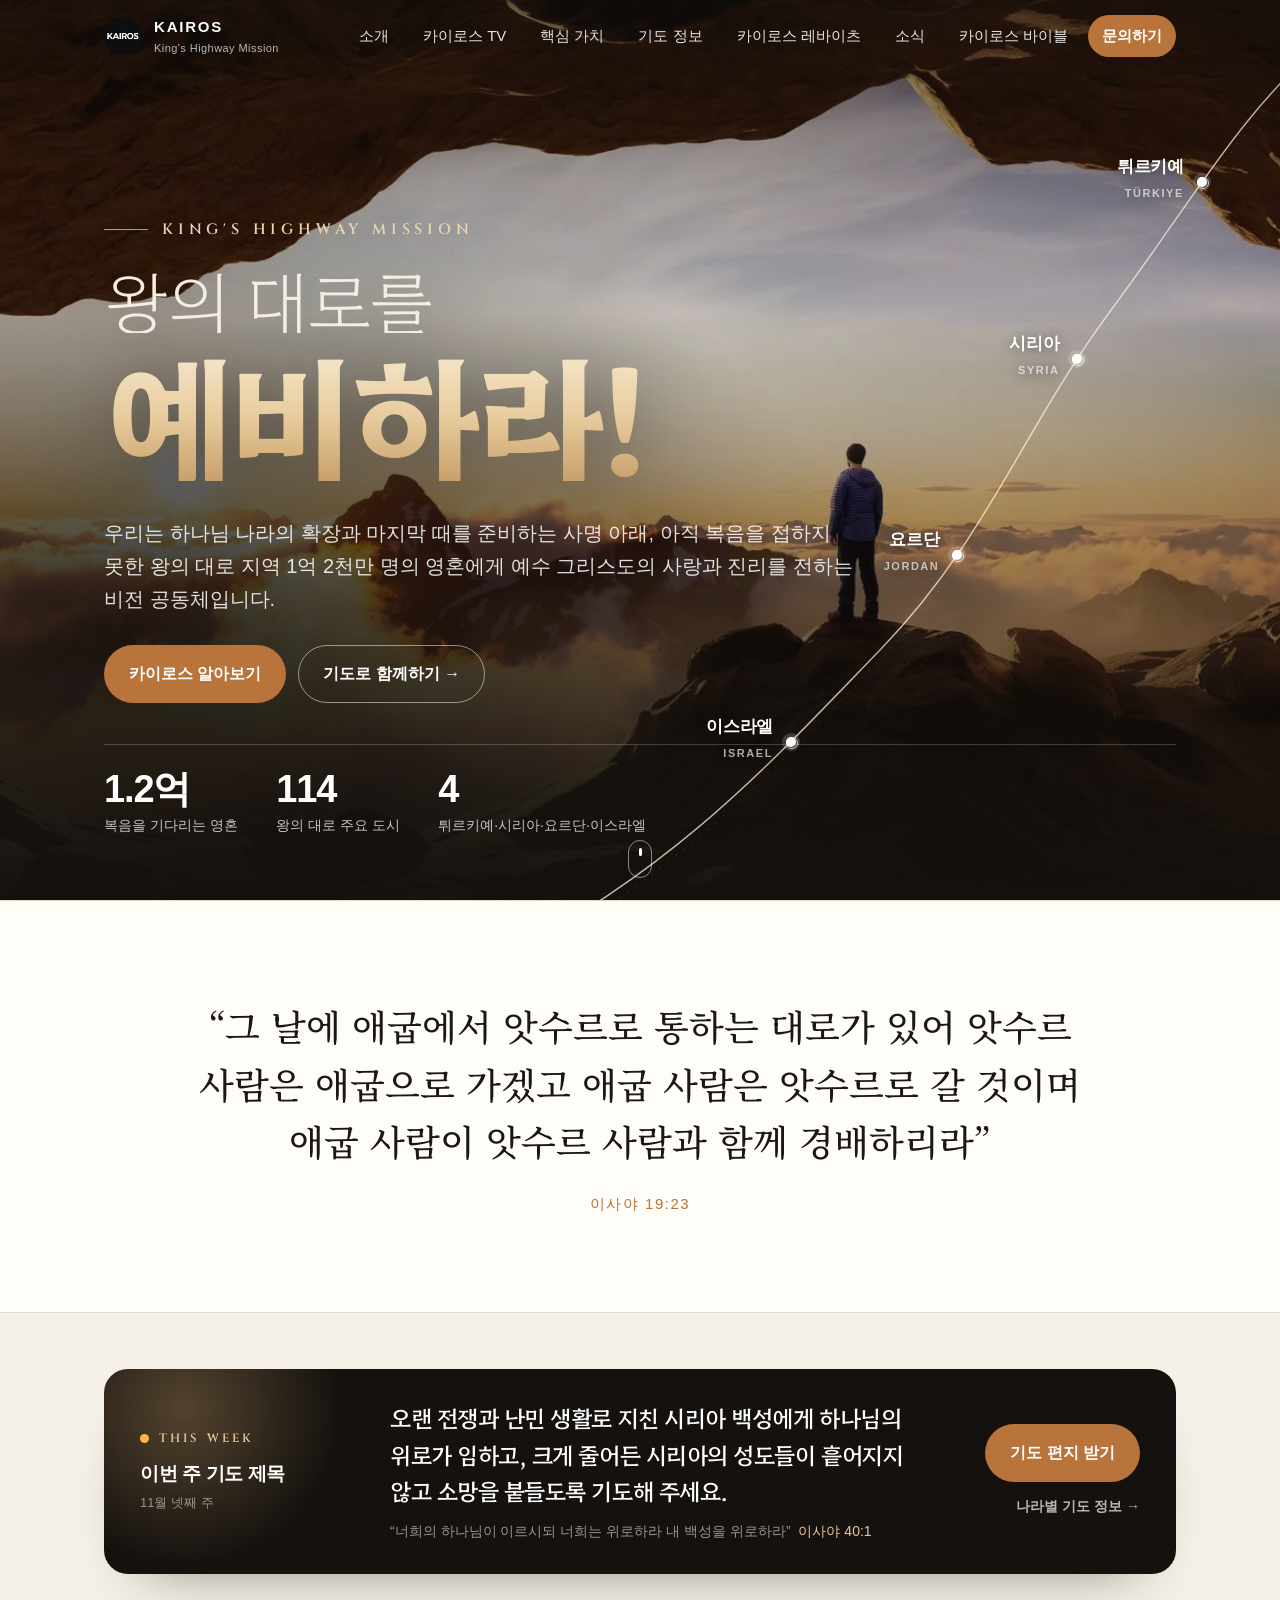
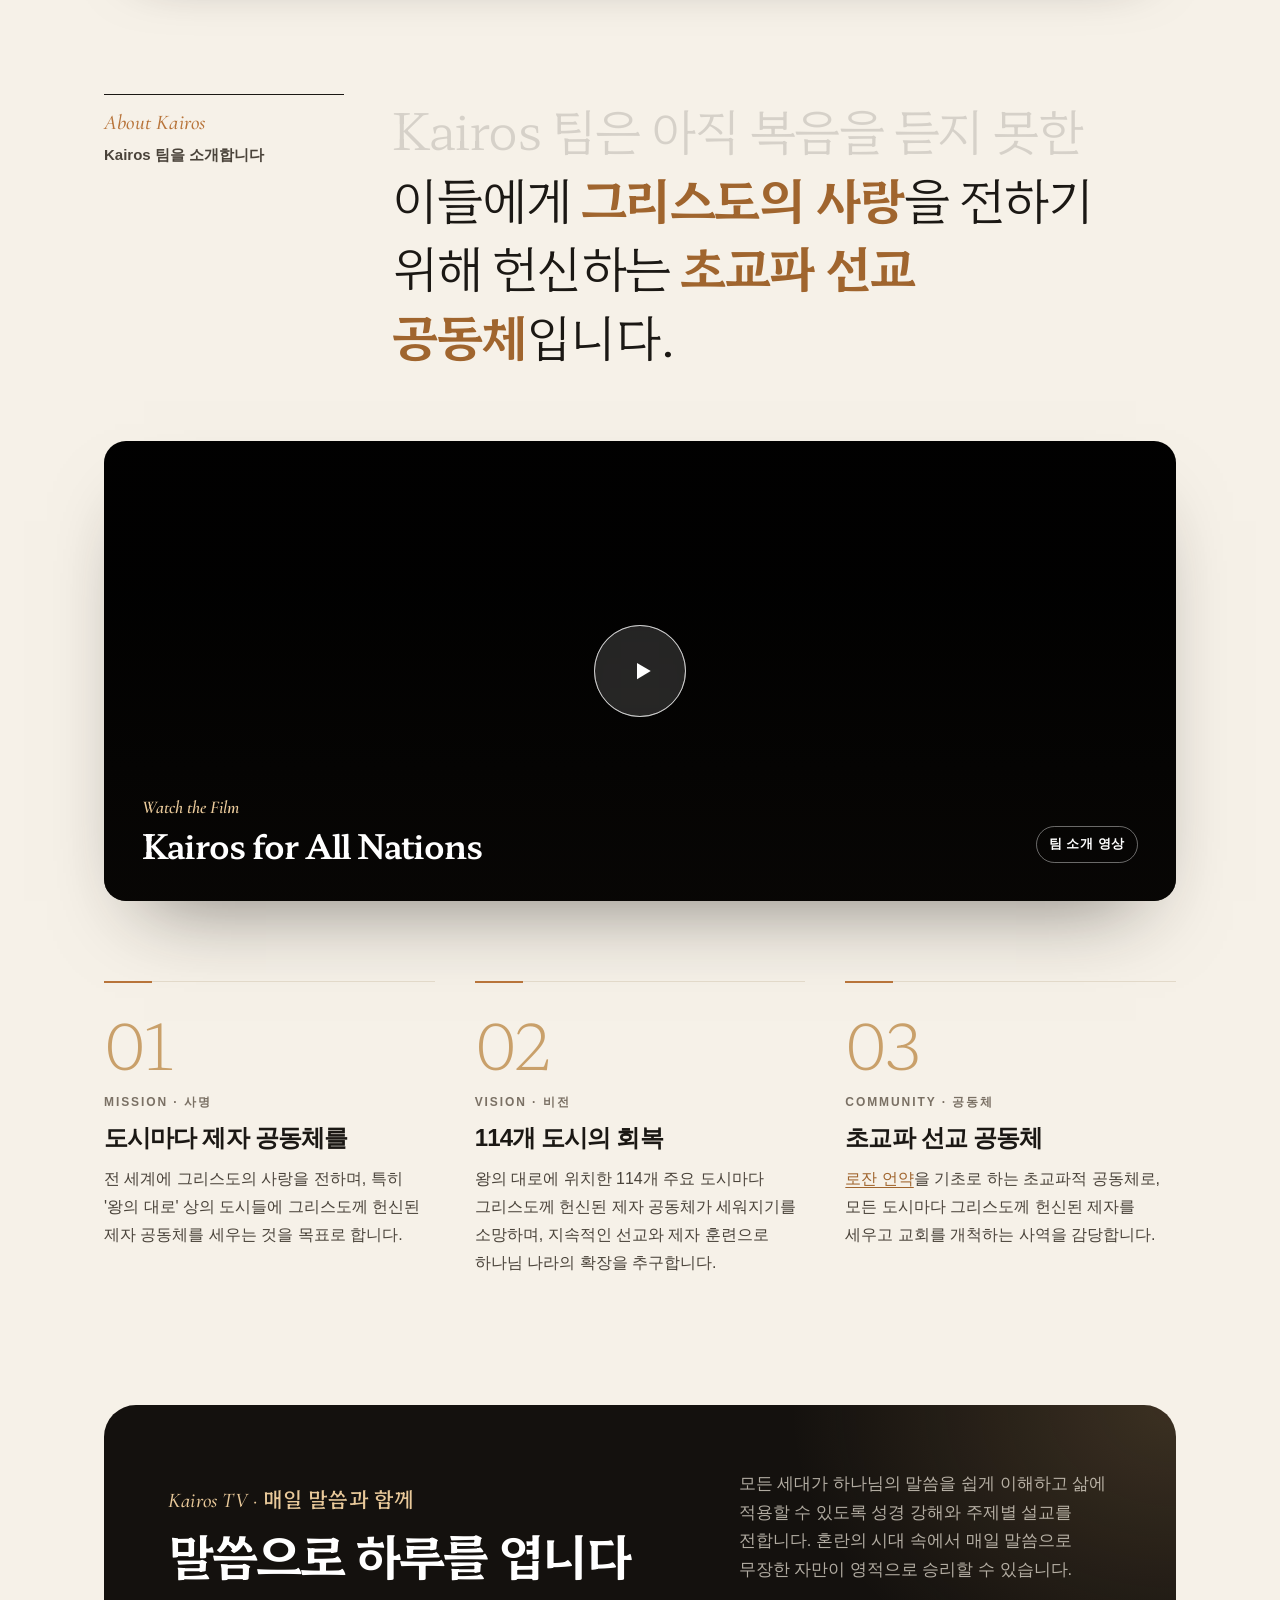
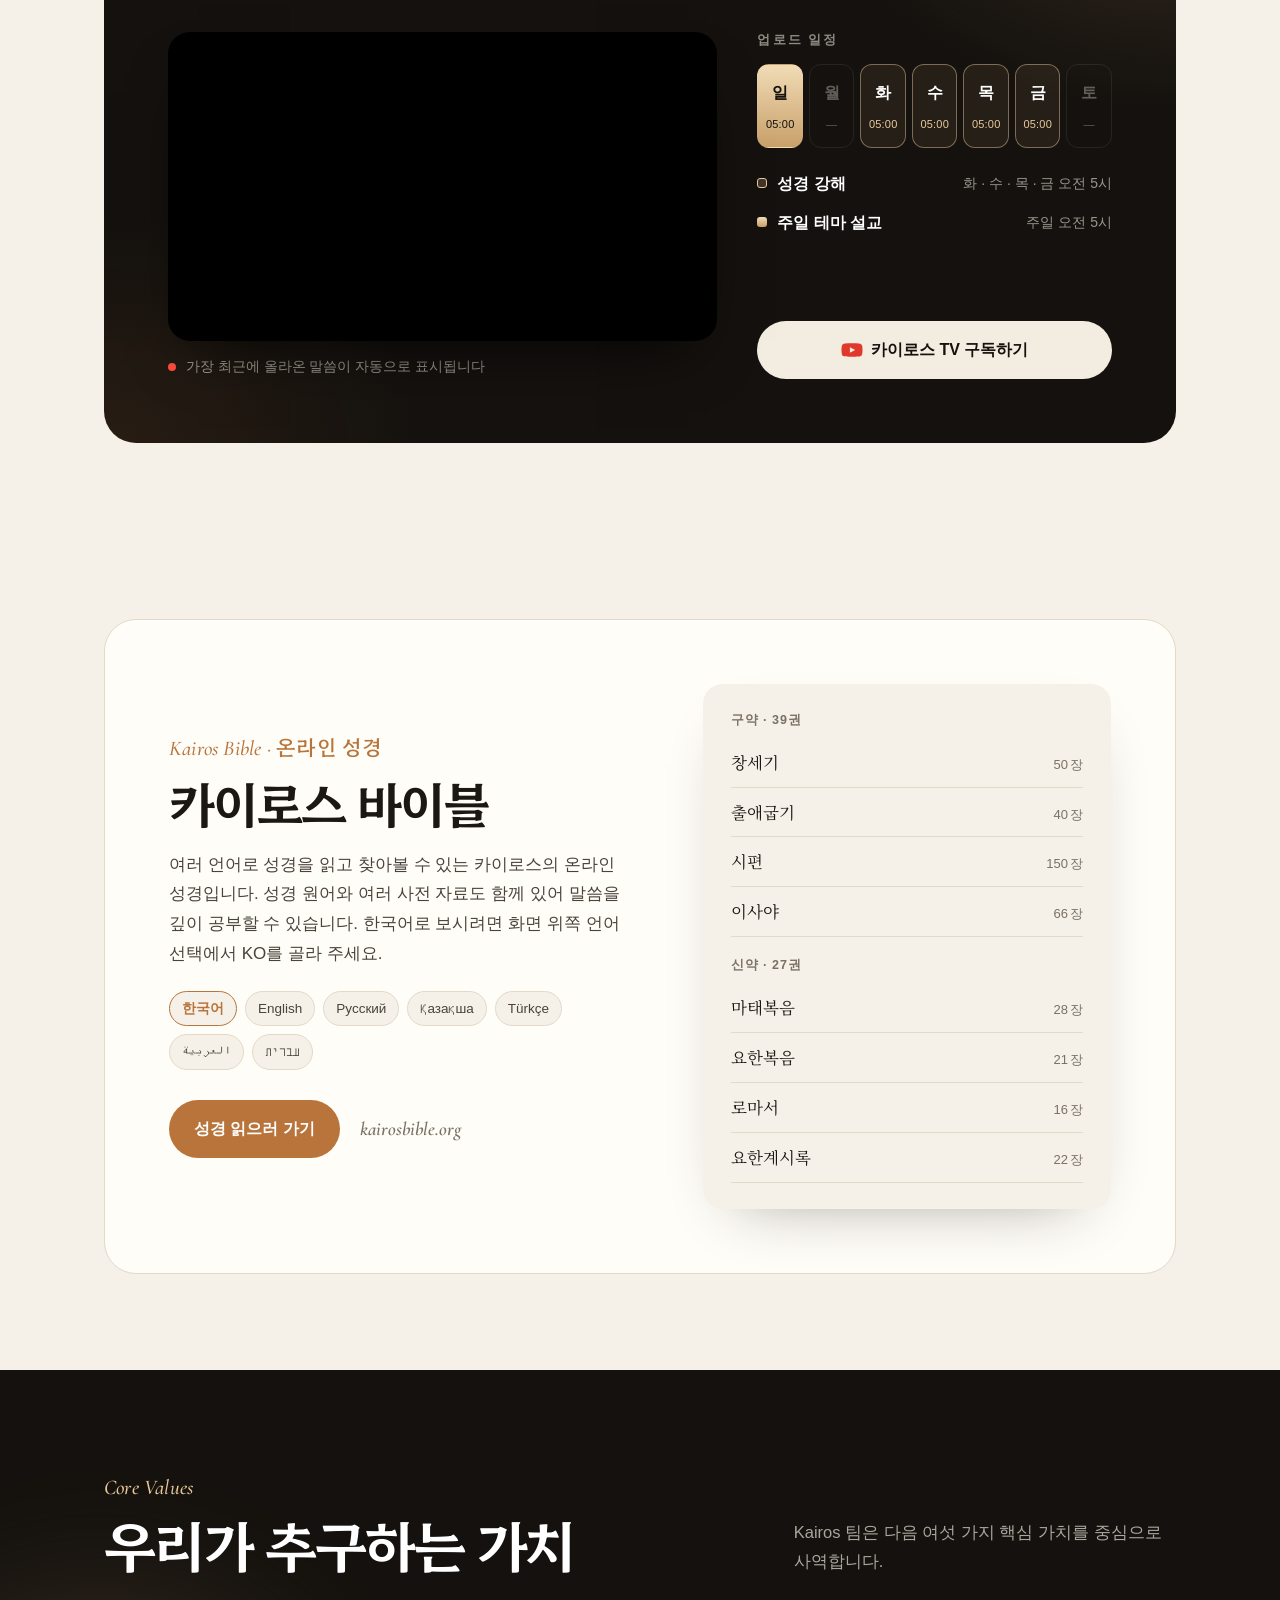
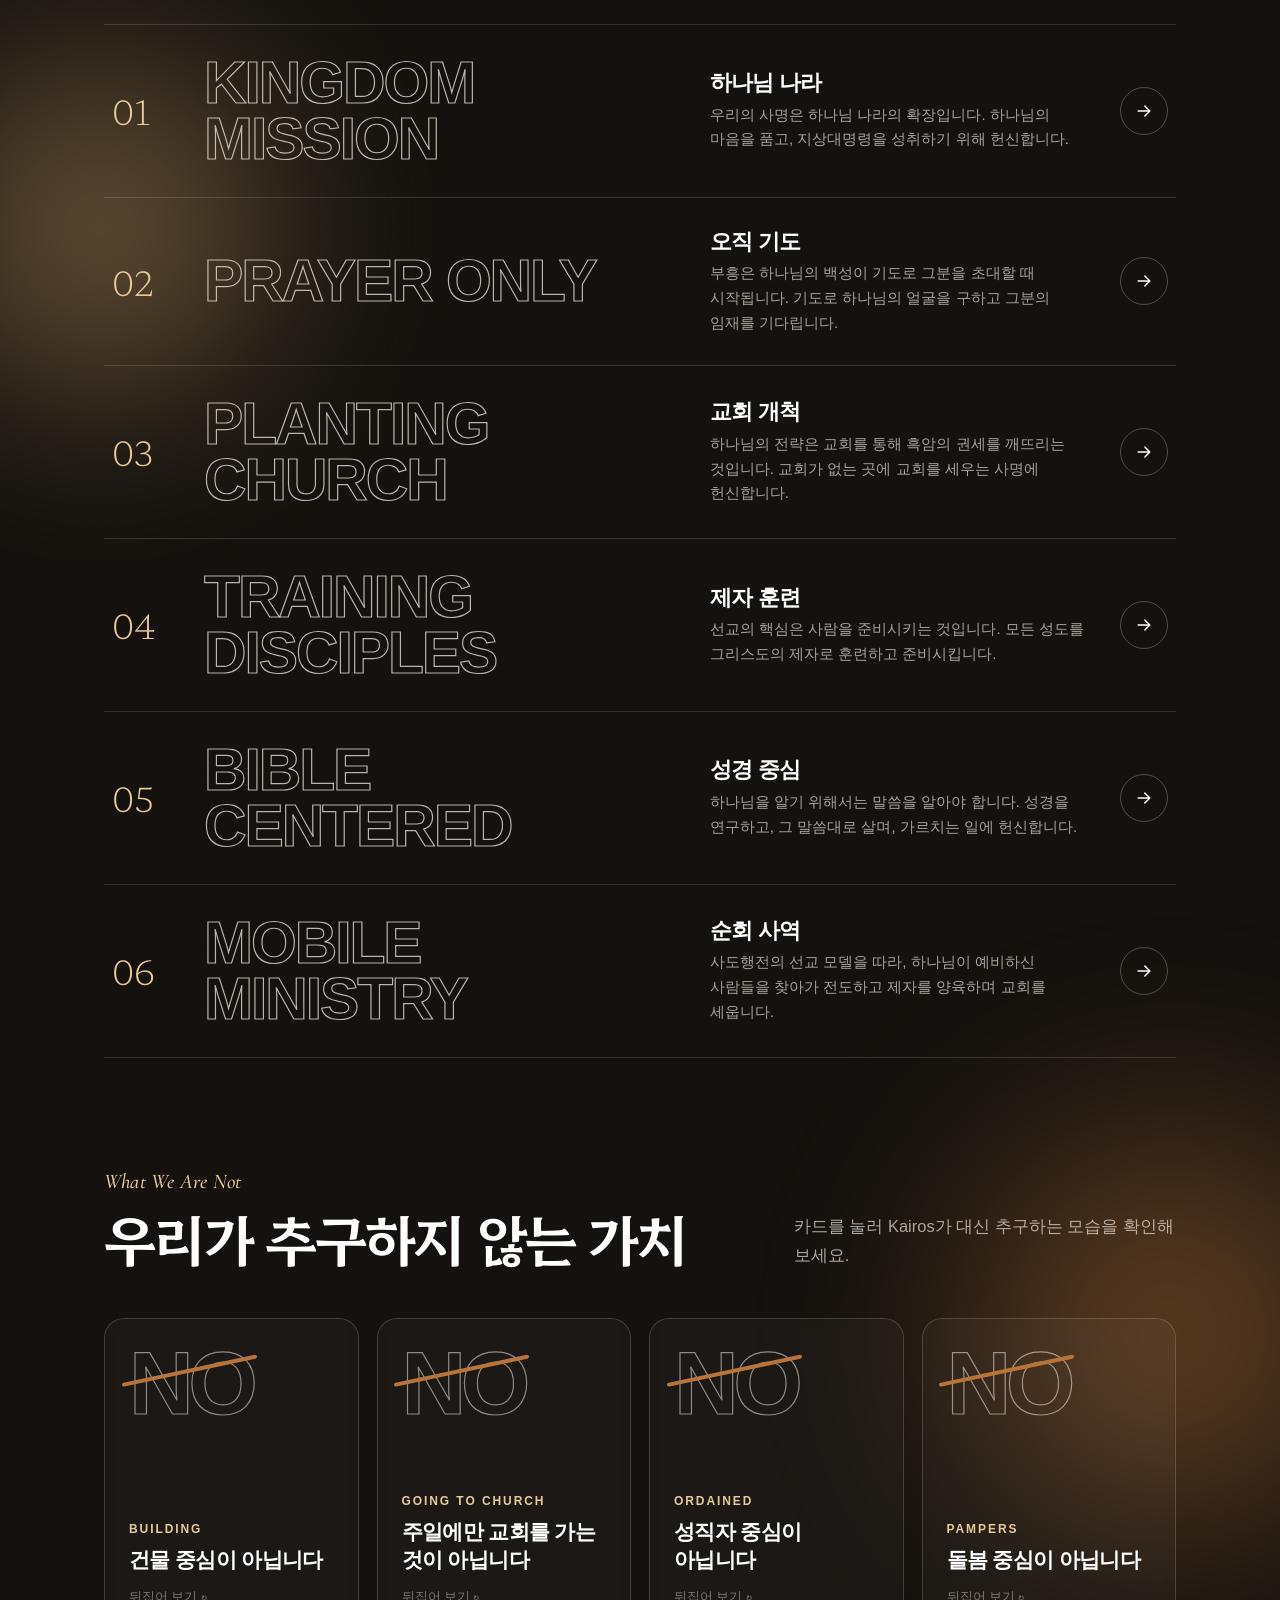
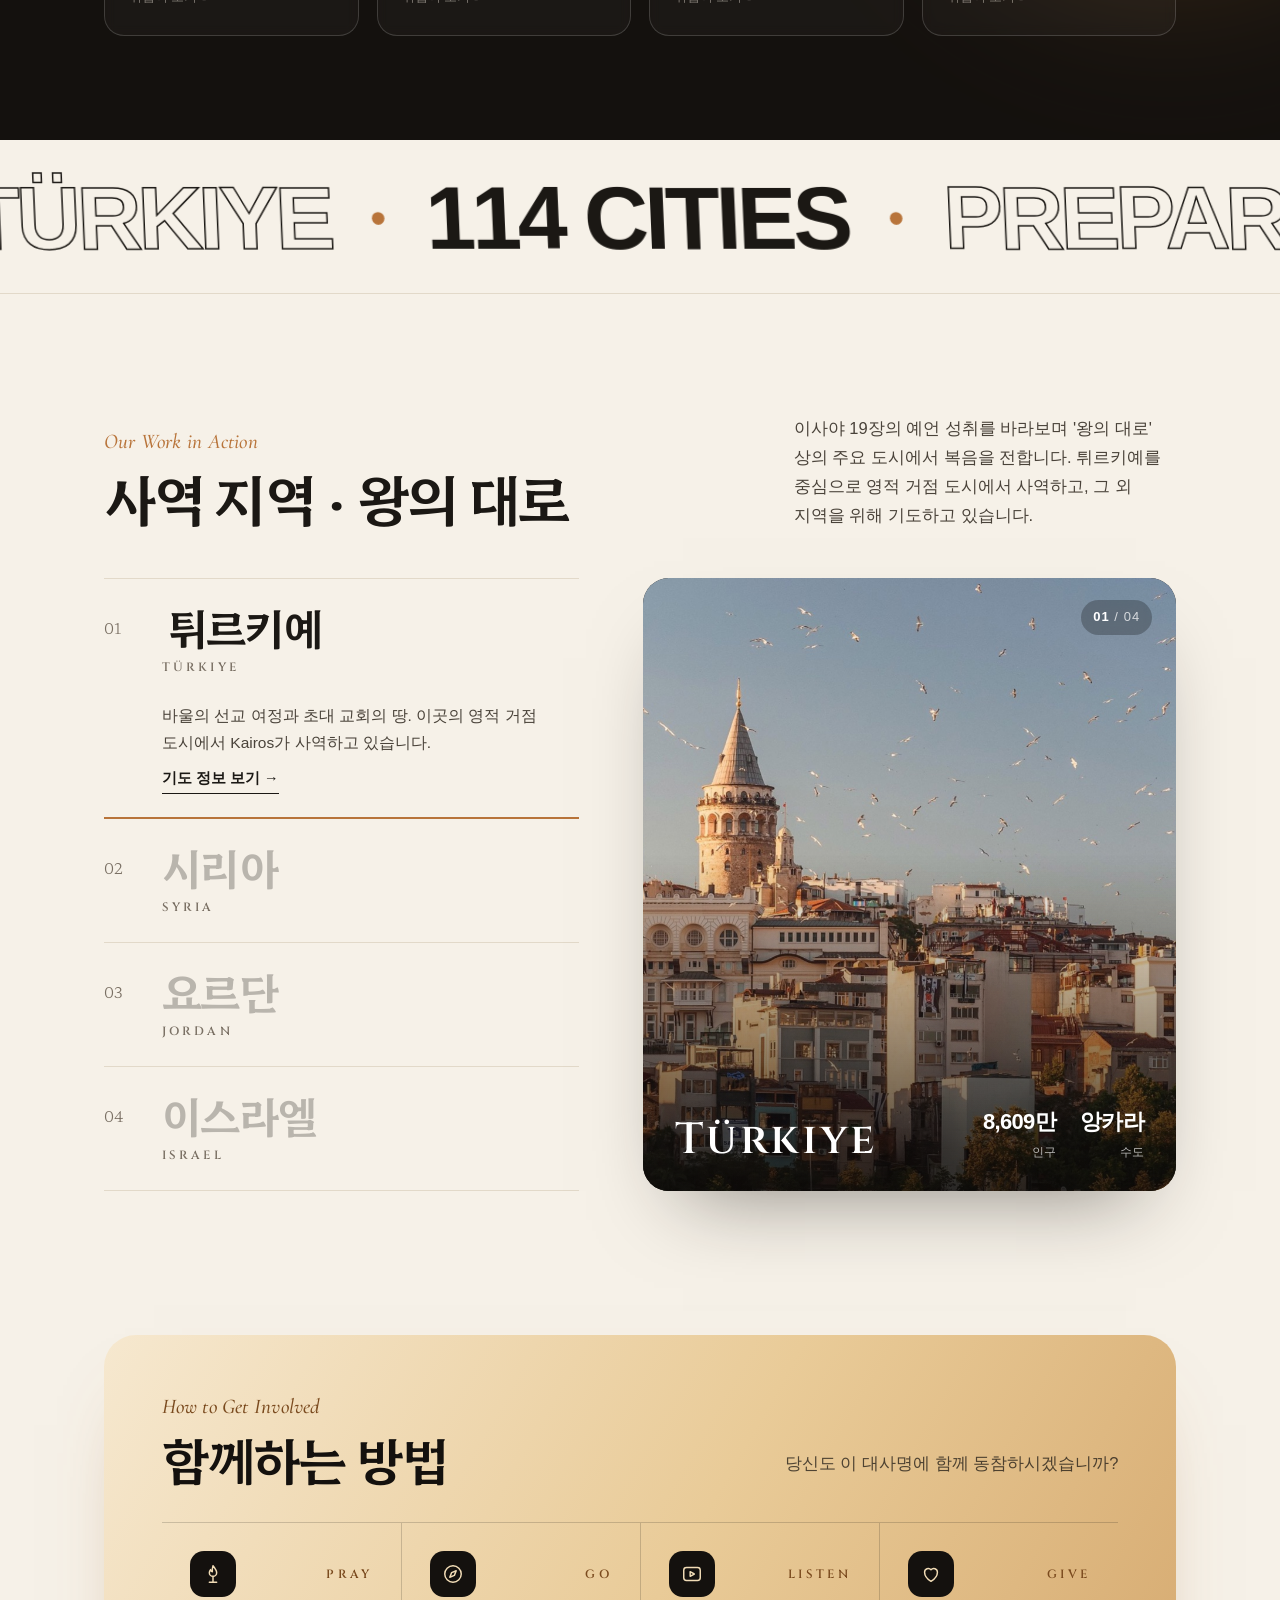
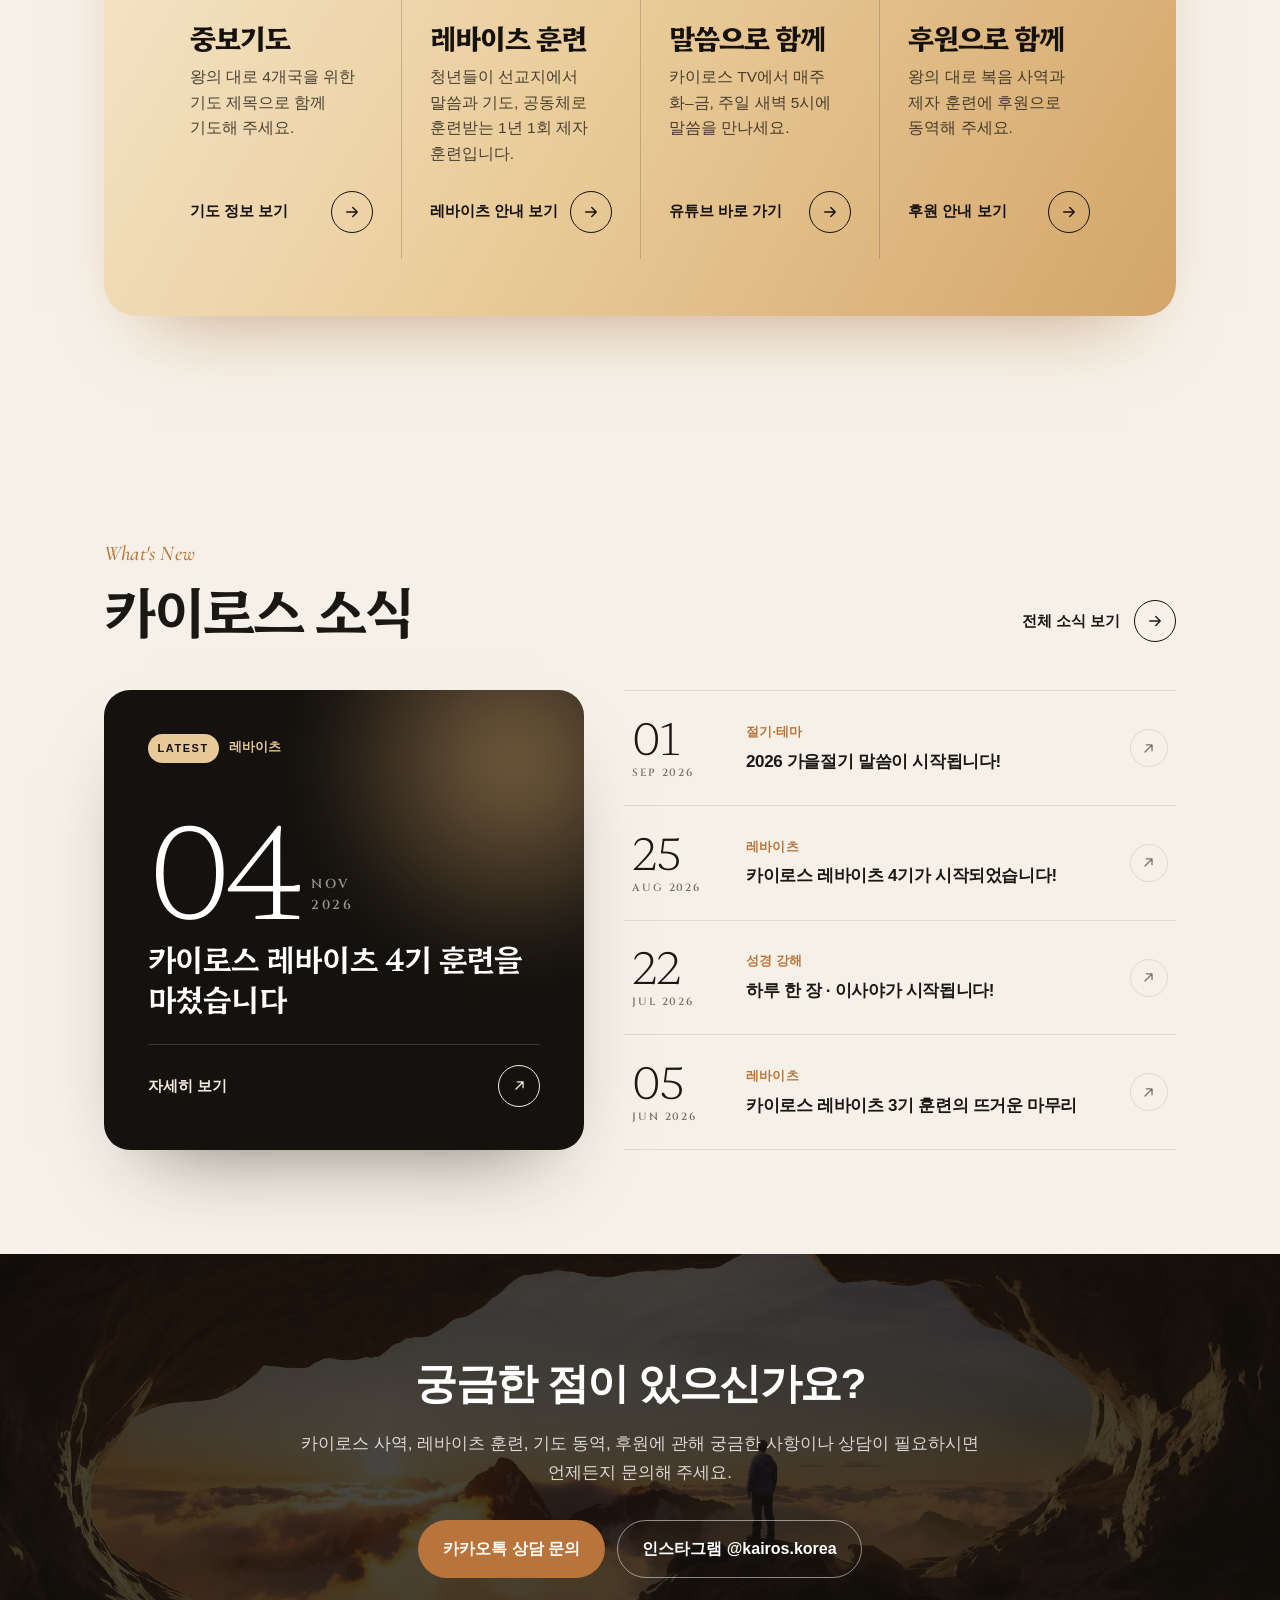
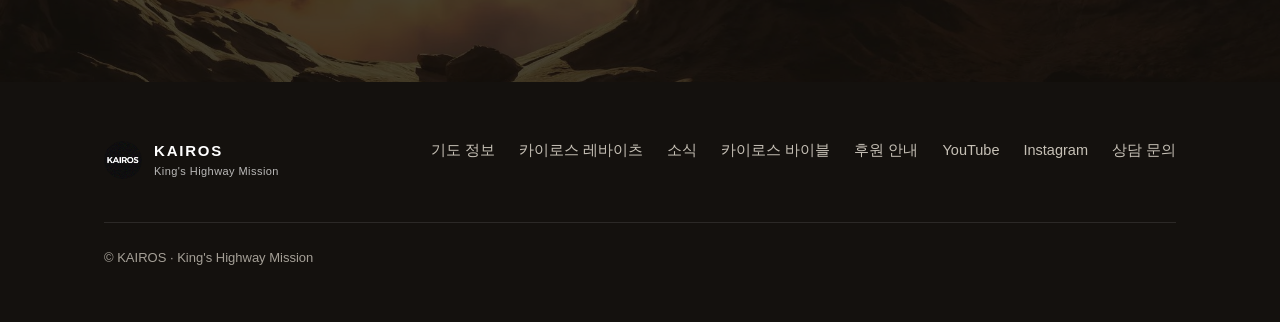
==== index.html @ 72faf621 "Mention original-language and dictionary resources in Bible intro Co-Authored-By: Claude Opus 5.5 <n" ====
<!doctype html>
<html lang="ko">
<head>
  <meta charset="utf-8">
  <meta name="viewport" content="width=device-width, initial-scale=1">
  <title>KAIROS · King's Highway Mission</title>
  <!-- meta:start -->
  <meta name="description" content="Kairos 팀은 왕의 대로 지역 1억 2천만 영혼에게 복음을 전하고, 114개 주요 도시마다 그리스도께 헌신된 제자 공동체를 세우는 초교파 선교 공동체입니다.">
  <link rel="canonical" href="https://noasieon.github.io/kairos-website/">
  <meta property="og:type" content="website">
  <meta property="og:site_name" content="KAIROS · King's Highway Mission">
  <meta property="og:locale" content="ko_KR">
  <meta property="og:title" content="KAIROS · King's Highway Mission">
  <meta property="og:description" content="Kairos 팀은 왕의 대로 지역 1억 2천만 영혼에게 복음을 전하고, 114개 주요 도시마다 그리스도께 헌신된 제자 공동체를 세우는 초교파 선교 공동체입니다.">
  <meta property="og:url" content="https://noasieon.github.io/kairos-website/">
  <meta property="og:image" content="https://noasieon.github.io/kairos-website/assets/img/og/og-home.jpg">
  <meta property="og:image:width" content="1200">
  <meta property="og:image:height" content="630">
  <meta name="twitter:card" content="summary_large_image">
  <!-- meta:end -->
  <link rel="icon" href="assets/img/logo.png">
  <link rel="preconnect" href="https://fonts.googleapis.com">
  <link rel="preconnect" href="https://fonts.gstatic.com" crossorigin>
  <link rel="stylesheet" href="https://cdn.jsdelivr.net/gh/orioncactus/pretendard@v1.3.9/dist/web/variable/pretendardvariable-dynamic-subset.min.css">
  <link href="https://fonts.googleapis.com/css2?family=Cinzel:wght@500;600&family=Cormorant+Garamond:ital,wght@1,500;1,600&family=Hahmlet:wght@200;300;500;600;700&family=Noto+Serif+KR:wght@500;700&display=swap" rel="stylesheet">
  <link rel="stylesheet" href="assets/style.css?v=18">
</head>
<body>

<header class="site-header">
  <div class="wrap">
    <a class="brand" href="index.html">
      <img src="assets/img/logo.png" alt="">
      <span>KAIROS<small>King's Highway Mission</small></span>
    </a>
    <button class="menu-btn" aria-label="메뉴" aria-expanded="false">
      <svg viewBox="0 0 24 24" fill="none" stroke="currentColor" stroke-width="2" stroke-linecap="round"><path d="M4 7h16M4 12h16M4 17h16"/></svg>
    </button>
    <nav class="nav">
      <a href="#about">소개</a>
      <a href="#tv">카이로스 TV</a>
      <a href="#values">핵심 가치</a>
      <a href="prayer.html">기도 정보</a>
      <a href="levites.html">카이로스 레바이츠</a>
      <a href="news.html">소식</a>
      <a href="bible.html">카이로스 바이블</a>
      <a class="cta" href="https://open.kakao.com/o/sZ3rtGMf" target="_blank" rel="noopener">문의하기</a>
    </nav>
  </div>
</header>

<main>
  <!-- HERO -->
  <section class="hero">
    <div class="hero-bg" aria-hidden="true"></div>
    <!-- 왕의 대로 — 남(이스라엘)에서 북(튀르키예)으로. 데스크톱/모바일 경로가 다름 -->
    <div class="route route-desk" aria-hidden="true">
      <svg viewBox="0 0 1440 900" preserveAspectRatio="none">
        <path class="road" pathLength="1000" d="M560 960 C 760 870, 870 760, 990 650 S 1150 430, 1250 310 S 1390 120, 1490 40"/>
        <path class="road-dash" d="M560 960 C 760 870, 870 760, 990 650 S 1150 430, 1250 310 S 1390 120, 1490 40"/>
        <path class="comet" pathLength="1000" d="M560 960 C 760 870, 870 760, 990 650 S 1150 430, 1250 310 S 1390 120, 1490 40"/>
      </svg>
      <div class="stop" data-at=".3"><b>이스라엘</b><small>Israel</small></div>
      <div class="stop" data-at=".5"><b>요르단</b><small>Jordan</small></div>
      <div class="stop" data-at=".68"><b>시리아</b><small>Syria</small></div>
      <div class="stop" data-at=".85"><b>튀르키예</b><small>Türkiye</small></div>
    </div>
    <div class="route route-mob" aria-hidden="true">
      <svg viewBox="0 0 390 300" preserveAspectRatio="none">
        <path class="road" pathLength="1000" d="M-20 262 C 70 262, 110 212, 190 198 S 320 160, 420 122"/>
        <path class="road-dash" d="M-20 262 C 70 262, 110 212, 190 198 S 320 160, 420 122"/>
        <path class="comet" pathLength="1000" d="M-20 262 C 70 262, 110 212, 190 198 S 320 160, 420 122"/>
      </svg>
      <div class="stop" data-at=".15"><b>이스라엘</b><small>Israel</small></div>
      <div class="stop" data-at=".38"><b>요르단</b><small>Jordan</small></div>
      <div class="stop" data-at=".6"><b>시리아</b><small>Syria</small></div>
      <div class="stop" data-at=".82"><b>튀르키예</b><small>Türkiye</small></div>
    </div>

    <div class="wrap">
      <span class="eyebrow hero-eyebrow">King's Highway Mission</span>
      <h1 class="hero-title" aria-label="왕의 대로를 예비하라!">
        <span class="line line-sub" aria-hidden="true"><span>왕의 대로를</span></span>
        <span class="line line-main" aria-hidden="true"><span>예비하라!</span></span>
      </h1>
      <p class="lead hero-fade" style="--d:1.2s" data-c="hero_lead">우리는 하나님 나라의 확장과 마지막 때를 준비하는 사명 아래, 아직 복음을 접하지 못한 왕의 대로 지역 1억 2천만 명의 영혼에게 예수 그리스도의 사랑과 진리를 전하는 비전 공동체입니다.</p>
      <div class="hero-actions hero-fade" style="--d:1.35s">
        <a class="btn btn-primary" href="#about">카이로스 알아보기</a>
        <a class="btn btn-ghost" href="prayer.html">기도로 함께하기 →</a>
      </div>
      <div class="hero-stats hero-fade" style="--d:1.5s" data-c="stats">
        <div><strong data-count="1.2" data-dec="1" data-suffix="억">1.2억</strong>복음을 기다리는 영혼</div>
        <div><strong data-count="114">114</strong>왕의 대로 주요 도시</div>
        <div><strong data-count="4">4</strong>튀르키예·시리아·요르단·이스라엘</div>
      </div>
    </div>
    <a class="scroll-cue" href="#about" aria-label="아래로 스크롤"><span></span></a>
  </section>

  <!-- VERSE -->
  <div class="verse-band">
    <div class="wrap">
      <blockquote class="verse" data-words>
        “그 날에 애굽에서 앗수르로 통하는 대로가 있어 앗수르 사람은 애굽으로 가겠고 애굽 사람은 앗수르로 갈 것이며 애굽 사람이 앗수르 사람과 함께 경배하리라”
        <cite>이사야 19:23</cite>
      </blockquote>
    </div>
  </div>

  <!-- 이번 주 기도 제목 -->
  <section class="weekly" aria-label="이번 주 기도 제목">
    <div class="wrap">
      <div class="weekly-card">
        <div class="weekly-label"><i aria-hidden="true"></i><span>This Week</span><b>이번 주 기도 제목</b><small data-c="weekly_week">10월 셋째 주</small></div>
        <div class="weekly-main">
          <p class="weekly-text" data-c="weekly_text">T국에서 훈련 중인 카이로스 레바이츠 4기 청년 다섯 명이 하나님을 더 깊이 만나고, 각자의 부르심을 발견하는 은혜의 시간이 되도록 기도해 주세요.</p>
          <p class="weekly-verse" data-c="weekly_verse">“청년의 때에 너의 창조주를 기억하라” <cite>전도서 12:1</cite></p>
        </div>
        <div class="weekly-actions">
          <a class="btn btn-primary" href="prayer.html#partner">기도 편지 받기</a>
          <a class="weekly-more" href="prayer.html">나라별 기도 정보 →</a>
        </div>
      </div>
    </div>
  </section>

  <!-- ABOUT -->
  <section id="about" class="about">
    <div class="wrap">
      <div class="about-intro">
        <div class="about-label">
          <span class="eyebrow">About Kairos</span>
          <span class="about-kicker">Kairos 팀을 소개합니다</span>
        </div>
        <p class="about-statement" data-words data-c="about_statement">Kairos 팀은 아직 복음을 듣지 못한 이들에게 <em>그리스도의 사랑</em>을 전하기 위해 헌신하는 <em>초교파 선교 공동체</em>입니다.</p>
      </div>

      <button class="film film-wide" type="button" data-yt="jxDHpdUTmhM" aria-label="Kairos 팀 소개 영상 재생">
        <img src="https://i.ytimg.com/vi/jxDHpdUTmhM/maxresdefault.jpg" alt="" loading="lazy">
        <span class="film-play" aria-hidden="true"><svg viewBox="0 0 24 24"><path d="M8 5.5v13l11-6.5z"/></svg></span>
        <span class="film-cap"><small>Watch the Film</small><b>Kairos for All Nations</b></span>
        <span class="film-time" aria-hidden="true">팀 소개 영상</span>
      </button>

      <div class="pillars">
        <article class="pillar">
          <span class="pillar-no">01</span>
          <span class="pillar-en">Mission · 사명</span>
          <h3>도시마다 제자 공동체를</h3>
          <p>전 세계에 그리스도의 사랑을 전하며, 특히 '왕의 대로' 상의 도시들에 그리스도께 헌신된 제자 공동체를 세우는 것을 목표로 합니다.</p>
        </article>
        <article class="pillar">
          <span class="pillar-no">02</span>
          <span class="pillar-en">Vision · 비전</span>
          <h3>114개 도시의 회복</h3>
          <p>왕의 대로에 위치한 114개 주요 도시마다 그리스도께 헌신된 제자 공동체가 세워지기를 소망하며, 지속적인 선교와 제자 훈련으로 하나님 나라의 확장을 추구합니다.</p>
        </article>
        <article class="pillar">
          <span class="pillar-no">03</span>
          <span class="pillar-en">Community · 공동체</span>
          <h3>초교파 선교 공동체</h3>
          <p><a href="https://www.lausanne.org/ko/content-ko/covenant-ko/lausanne-covenant-ko" target="_blank" rel="noopener">로잔 언약</a>을 기초로 하는 초교파적 공동체로, 모든 도시마다 그리스도께 헌신된 제자를 세우고 교회를 개척하는 사역을 감당합니다.</p>
        </article>
      </div>
    </div>
  </section>

  <!-- TV -->
  <section id="tv" class="tv">
    <div class="wrap">
      <div class="tv-panel">
        <div class="tv-head">
          <div>
            <span class="eyebrow">Kairos TV · 매일 말씀과 함께</span>
            <h2 data-c="tv_title">말씀으로 하루를 엽니다</h2>
          </div>
          <p data-c="tv_desc">모든 세대가 하나님의 말씀을 쉽게 이해하고 삶에 적용할 수 있도록 성경 강해와 주제별 설교를 전합니다. 혼란의 시대 속에서 매일 말씀으로 무장한 자만이 영적으로 승리할 수 있습니다.</p>
        </div>

        <div class="tv-body">
          <!-- 카이로스 TV 채널의 긴 영상 재생목록(UULF…) — 쇼츠를 빼고 가장 최근 영상이 자동으로 맨 앞에 나옴 -->
          <div class="tv-live">
            <div class="film film-live">
              <iframe src="https://www.youtube-nocookie.com/embed/videoseries?list=UULF02V3CmZwT_zT-S-6BuaoMw&amp;rel=0" title="카이로스 TV 최신 영상" loading="lazy" allow="encrypted-media; picture-in-picture; fullscreen" allowfullscreen></iframe>
            </div>
            <p class="tv-live-note"><i></i>가장 최근에 올라온 말씀이 자동으로 표시됩니다</p>
          </div>

          <div class="week">
            <h3>업로드 일정</h3>
            <ol class="week-days" data-c="tv_week">
              <li class="theme"><span class="d">일</span><span class="t">05:00</span></li>
              <li><span class="d">월</span><span class="t">—</span></li>
              <li class="on"><span class="d">화</span><span class="t">05:00</span></li>
              <li class="on"><span class="d">수</span><span class="t">05:00</span></li>
              <li class="on"><span class="d">목</span><span class="t">05:00</span></li>
              <li class="on"><span class="d">금</span><span class="t">05:00</span></li>
              <li><span class="d">토</span><span class="t">—</span></li>
            </ol>
            <ul class="week-legend">
              <li><i class="k-on"></i>성경 강해 <span data-c="tv_bible_text">화 · 수 · 목 · 금 오전 5시</span></li>
              <li><i class="k-theme"></i>주일 테마 설교 <span data-c="tv_theme_text">주일 오전 5시</span></li>
            </ul>
            <a class="btn btn-yt" href="https://www.youtube.com/@kairos_tv" target="_blank" rel="noopener">
              <svg viewBox="0 0 24 24" aria-hidden="true"><path d="M23 7.2a3 3 0 0 0-2.1-2.1C19 4.6 12 4.6 12 4.6s-7 0-8.9.5A3 3 0 0 0 1 7.2 31 31 0 0 0 .5 12a31 31 0 0 0 .5 4.8 3 3 0 0 0 2.1 2.1c1.9.5 8.9.5 8.9.5s7 0 8.9-.5a3 3 0 0 0 2.1-2.1 31 31 0 0 0 .5-4.8 31 31 0 0 0-.5-4.8zM9.7 15.1V8.9L15.5 12z"/></svg>
              카이로스 TV 구독하기
            </a>
          </div>
        </div>
      </div>
    </div>
  </section>


  <!-- 카이로스 바이블 -->
  <section id="bible" class="bible-home">
    <div class="wrap">
      <div class="bh-card">
        <div class="bh-text">
          <span class="eyebrow">Kairos Bible · 온라인 성경</span>
          <h2>카이로스 바이블</h2>
          <p>여러 언어로 성경을 읽고 찾아볼 수 있는 카이로스의 온라인 성경입니다. 성경 원어와 여러 사전 자료도 함께 있어 말씀을 깊이 공부할 수 있습니다. 한국어로 보시려면 화면 위쪽 언어 선택에서 KO를 골라 주세요.</p>
          <ul class="bh-langs" aria-label="지원 언어">
            <li>한국어</li><li>English</li><li>Русский</li><li>Қазақша</li><li>Türkçe</li><li>العربية</li><li>עברית</li>
          </ul>
          <div class="bh-btns">
            <a class="btn btn-primary" href="bible.html">성경 읽으러 가기</a>
            <a class="bh-ext" href="https://kairosbible.org" target="_blank" rel="noopener">kairosbible.org</a>
          </div>
        </div>
        <a class="bh-index" href="bible.html" aria-label="카이로스 바이블 열기">
          <span class="bh-index-head">구약 · 39권</span>
          <ol>
            <li><span>창세기</span><b>50</b></li>
            <li><span>출애굽기</span><b>40</b></li>
            <li><span>시편</span><b>150</b></li>
            <li><span>이사야</span><b>66</b></li>
          </ol>
          <span class="bh-index-head">신약 · 27권</span>
          <ol>
            <li><span>마태복음</span><b>28</b></li>
            <li><span>요한복음</span><b>21</b></li>
            <li><span>로마서</span><b>16</b></li>
            <li><span>요한계시록</span><b>22</b></li>
          </ol>
        </a>
      </div>
    </div>
  </section>

  <!-- VALUES -->
  <section id="values" class="values-dark">
    <div class="orb orb-1" aria-hidden="true"></div>
    <div class="orb orb-2" aria-hidden="true"></div>
    <div class="wrap">
      <div class="values-head">
        <div>
          <span class="eyebrow">Core Values</span>
          <h2>우리가 추구하는 가치</h2>
        </div>
        <p>Kairos 팀은 다음 여섯 가지 핵심 가치를 중심으로 사역합니다.</p>
      </div>
      <ol class="vlist">
          <li class="vrow">
            <span class="vno">01</span>
            <span class="ven">Kingdom Mission</span>
            <div class="vtx"><h3>하나님 나라</h3><p>우리의 사명은 하나님 나라의 확장입니다. 하나님의 마음을 품고, 지상대명령을 성취하기 위해 헌신합니다.</p></div>
            <span class="varrow" aria-hidden="true"><svg viewBox="0 0 24 24"><path d="M5 12h14M13 6l6 6-6 6"/></svg></span>
          </li>
          <li class="vrow">
            <span class="vno">02</span>
            <span class="ven">Prayer Only</span>
            <div class="vtx"><h3>오직 기도</h3><p>부흥은 하나님의 백성이 기도로 그분을 초대할 때 시작됩니다. 기도로 하나님의 얼굴을 구하고 그분의 임재를 기다립니다.</p></div>
            <span class="varrow" aria-hidden="true"><svg viewBox="0 0 24 24"><path d="M5 12h14M13 6l6 6-6 6"/></svg></span>
          </li>
          <li class="vrow">
            <span class="vno">03</span>
            <span class="ven">Planting Church</span>
            <div class="vtx"><h3>교회 개척</h3><p>하나님의 전략은 교회를 통해 흑암의 권세를 깨뜨리는 것입니다. 교회가 없는 곳에 교회를 세우는 사명에 헌신합니다.</p></div>
            <span class="varrow" aria-hidden="true"><svg viewBox="0 0 24 24"><path d="M5 12h14M13 6l6 6-6 6"/></svg></span>
          </li>
          <li class="vrow">
            <span class="vno">04</span>
            <span class="ven">Training Disciples</span>
            <div class="vtx"><h3>제자 훈련</h3><p>선교의 핵심은 사람을 준비시키는 것입니다. 모든 성도를 그리스도의 제자로 훈련하고 준비시킵니다.</p></div>
            <span class="varrow" aria-hidden="true"><svg viewBox="0 0 24 24"><path d="M5 12h14M13 6l6 6-6 6"/></svg></span>
          </li>
          <li class="vrow">
            <span class="vno">05</span>
            <span class="ven">Bible Centered</span>
            <div class="vtx"><h3>성경 중심</h3><p>하나님을 알기 위해서는 말씀을 알아야 합니다. 성경을 연구하고, 그 말씀대로 살며, 가르치는 일에 헌신합니다.</p></div>
            <span class="varrow" aria-hidden="true"><svg viewBox="0 0 24 24"><path d="M5 12h14M13 6l6 6-6 6"/></svg></span>
          </li>
          <li class="vrow">
            <span class="vno">06</span>
            <span class="ven">Mobile Ministry</span>
            <div class="vtx"><h3>순회 사역</h3><p>사도행전의 선교 모델을 따라, 하나님이 예비하신 사람들을 찾아가 전도하고 제자를 양육하며 교회를 세웁니다.</p></div>
            <span class="varrow" aria-hidden="true"><svg viewBox="0 0 24 24"><path d="M5 12h14M13 6l6 6-6 6"/></svg></span>
          </li>
      </ol>

      <div class="not-list">
        <div class="values-head">
          <div>
            <span class="eyebrow">What We Are Not</span>
            <h2>우리가 추구하지 않는 가치</h2>
          </div>
          <p>카드를 눌러 Kairos가 대신 추구하는 모습을 확인해 보세요.</p>
        </div>
        <div class="flip-grid">
          <button class="flip" type="button" aria-label="건물 중심이 아님 — 교회는 건물이 아니라 사람입니다. 어디서나 모일 수 있는 유기적인 공동체를 지향합니다.">
            <span class="flip-in">
              <span class="flip-front"><span class="no">NO</span><span class="fen">Building</span><span class="fko">건물 중심이 아닙니다</span><span class="hint">뒤집어 보기 ↻</span></span>
              <span class="flip-back"><span class="yes">Instead</span><span class="bt">교회는 건물이 아니라 사람입니다. 어디서나 모일 수 있는 유기적인 공동체를 지향합니다.</span></span>
            </span>
          </button>
          <button class="flip" type="button" aria-label="주일에만 교회를 가는 것이 아님 — 매일 세상 속에서 빛과 소금으로 살며, 24시간 하나님께 헌신된 삶을 추구합니다.">
            <span class="flip-in">
              <span class="flip-front"><span class="no">NO</span><span class="fen">Going to Church</span><span class="fko">주일에만 교회를 가는 것이 아닙니다</span><span class="hint">뒤집어 보기 ↻</span></span>
              <span class="flip-back"><span class="yes">Instead</span><span class="bt">매일 세상 속에서 빛과 소금으로 살며, 24시간 하나님께 헌신된 삶을 추구합니다.</span></span>
            </span>
          </button>
          <button class="flip" type="button" aria-label="성직자 중심이 아님 — 모든 성도가 가정, 캠퍼스, 직장에서 교회를 세우는 사명을 감당합니다.">
            <span class="flip-in">
              <span class="flip-front"><span class="no">NO</span><span class="fen">Ordained</span><span class="fko">성직자 중심이 아닙니다</span><span class="hint">뒤집어 보기 ↻</span></span>
              <span class="flip-back"><span class="yes">Instead</span><span class="bt">모든 성도가 가정, 캠퍼스, 직장에서 교회를 세우는 사명을 감당합니다.</span></span>
            </span>
          </button>
          <button class="flip" type="button" aria-label="돌봄 중심이 아님 — 돌봄을 받기 위해서가 아니라, 제자로 훈련되어 능동적으로 교회를 세우는 공동체입니다.">
            <span class="flip-in">
              <span class="flip-front"><span class="no">NO</span><span class="fen">Pampers</span><span class="fko">돌봄 중심이 아닙니다</span><span class="hint">뒤집어 보기 ↻</span></span>
              <span class="flip-back"><span class="yes">Instead</span><span class="bt">돌봄을 받기 위해서가 아니라, 제자로 훈련되어 능동적으로 교회를 세우는 공동체입니다.</span></span>
            </span>
          </button>
        </div>
      </div>
    </div>
  </section>

  <!-- MARQUEE -->
  <div class="marquee" aria-hidden="true">
    <div class="marquee-track">
      <div class="marquee-group"><span>Israel</span><i></i><span>Jordan</span><i></i><span>Syria</span><i></i><span>Türkiye</span><i></i><span>114 Cities</span><i></i><span>Prepare the Way</span><i></i></div>
    </div>
  </div>

  <!-- REGION -->
  <section id="region" class="region">
    <div class="wrap">
      <div class="values-head light">
        <div>
          <span class="eyebrow">Our Work in Action</span>
          <h2>사역 지역 · 왕의 대로</h2>
        </div>
        <p>이사야 19장의 예언 성취를 바라보며 '왕의 대로' 상의 주요 도시에서 복음을 전합니다. 튀르키예를 중심으로 영적 거점 도시에서 사역하고, 그 외 지역을 위해 기도하고 있습니다.</p>
      </div>
      <div class="rg">
        <ol class="rg-list">
          <li class="rg-item is-on" data-i="0">
            <button type="button" class="rg-btn" aria-expanded="true">
              <span class="rg-no">01</span>
              <span class="rg-name">튀르키예</span>
              <span class="rg-en">Türkiye</span>
            </button>
            <div class="rg-more"><div>
              <p>바울의 선교 여정과 초대 교회의 땅. 이곳의 영적 거점 도시에서 Kairos가 사역하고 있습니다.</p>
              <a href="prayer.html#turkiye">기도 정보 보기 <span aria-hidden="true">→</span></a>
            </div></div>
            <span class="rg-bar" aria-hidden="true"></span>
          </li>
          <li class="rg-item" data-i="1">
            <button type="button" class="rg-btn" aria-expanded="false">
              <span class="rg-no">02</span>
              <span class="rg-name">시리아</span>
              <span class="rg-en">Syria</span>
            </button>
            <div class="rg-more"><div>
              <p>사도 바울이 회심한 다마스커스의 땅. 오랜 전쟁의 아픔 속에 회복을 기다리고 있습니다.</p>
              <a href="prayer.html#syria">기도 정보 보기 <span aria-hidden="true">→</span></a>
            </div></div>
            <span class="rg-bar" aria-hidden="true"></span>
          </li>
          <li class="rg-item" data-i="2">
            <button type="button" class="rg-btn" aria-expanded="false">
              <span class="rg-no">03</span>
              <span class="rg-name">요르단</span>
              <span class="rg-en">Jordan</span>
            </button>
            <div class="rg-more"><div>
              <p>성경 속 왕의 대로가 지금도 남아 있는 곳. 개신교인이 약 0.3%에 불과한 미전도 지역입니다.</p>
              <a href="prayer.html#jordan">기도 정보 보기 <span aria-hidden="true">→</span></a>
            </div></div>
            <span class="rg-bar" aria-hidden="true"></span>
          </li>
          <li class="rg-item" data-i="3">
            <button type="button" class="rg-btn" aria-expanded="false">
              <span class="rg-no">04</span>
              <span class="rg-name">이스라엘</span>
              <span class="rg-en">Israel</span>
            </button>
            <div class="rg-more"><div>
              <p>언약의 백성이 사는 땅. 메시아의 다시 오심을 기다리며 그 길을 예비하도록 기도합니다.</p>
              <a href="prayer.html#israel">기도 정보 보기 <span aria-hidden="true">→</span></a>
            </div></div>
            <span class="rg-bar" aria-hidden="true"></span>
          </li>
        </ol>
        <div class="rg-stage" aria-hidden="true">
          <figure class="rg-pic is-on" data-i="0">
            <img src="assets/img/turkiye.jpg" alt="튀르키예 풍경" loading="lazy">
            <figcaption><span class="rg-cap-en">Türkiye</span><span class="rg-facts"><span><b>8,609만</b>인구</span><span><b>앙카라</b>수도</span></span></figcaption>
          </figure>
          <figure class="rg-pic" data-i="1">
            <img src="assets/img/syria.jpg" alt="시리아 풍경" loading="lazy">
            <figcaption><span class="rg-cap-en">Syria</span><span class="rg-facts"><span><b>2,560만</b>인구</span><span><b>다마스커스</b>수도</span></span></figcaption>
          </figure>
          <figure class="rg-pic" data-i="2">
            <img src="assets/img/jordan.jpg" alt="요르단 풍경" loading="lazy">
            <figcaption><span class="rg-cap-en">Jordan</span><span class="rg-facts"><span><b>1,200만</b>인구</span><span><b>약 0.3%</b>개신교</span></span></figcaption>
          </figure>
          <figure class="rg-pic" data-i="3">
            <img src="assets/img/israel-jerusalem.jpg?v=3" alt="이스라엘 풍경" loading="lazy">
            <figcaption><span class="rg-cap-en">Israel</span><span class="rg-facts"><span><b>1,020만</b>인구</span><span><b>약 1만 5천</b>메시아닉 신자</span></span></figcaption>
          </figure>
          <span class="rg-count"><b>01</b> / 04</span>
        </div>
      </div>
    </div>
  </section>

  <!-- INVOLVE -->
  <section id="involve" class="involve">
    <div class="wrap">
      <div class="jn-panel">
        <div class="jn-head">
          <span class="eyebrow">How to Get Involved</span>
          <h2>함께하는 방법</h2>
          <p>당신도 이 대사명에 함께 동참하시겠습니까?</p>
        </div>
        <div class="jn-grid">
        <a class="jn" href="prayer.html">
          <span class="jn-top"><span class="jn-ic" aria-hidden="true"><svg viewBox="0 0 24 24"><path d="M12 3c2.5 3 4 5.2 4 7.5a4 4 0 0 1-8 0c0-1.2.5-2.3 1.3-3.3.2 1.3 1 2.2 2 2.3-.4-2.2.1-4.4.7-6.5z"/><path d="M8 21h8M12 15v6"/></svg></span><span class="jn-en">Pray</span></span>
          <h3>중보기도</h3>
          <p>왕의 대로 4개국을 위한 기도 제목으로 함께 기도해 주세요.</p>
          <span class="jn-cta">기도 정보 보기<span class="jn-arrow" aria-hidden="true"><svg viewBox="0 0 24 24"><path d="M5 12h14M13 6l6 6-6 6"/></svg></span></span>
        </a>
        <a class="jn" href="levites.html">
          <span class="jn-top"><span class="jn-ic" aria-hidden="true"><svg viewBox="0 0 24 24"><circle cx="12" cy="12" r="9"/><path d="M15.5 8.5l-2 5-5 2 2-5z"/></svg></span><span class="jn-en">Go</span></span>
          <h3>레바이츠 훈련</h3>
          <p>청년들이 선교지에서 말씀과 기도, 공동체로 훈련받는 1년 1회 제자 훈련입니다.</p>
          <span class="jn-cta">레바이츠 안내 보기<span class="jn-arrow" aria-hidden="true"><svg viewBox="0 0 24 24"><path d="M5 12h14M13 6l6 6-6 6"/></svg></span></span>
        </a>
        <a class="jn" href="https://www.youtube.com/@kairos_tv" target="_blank" rel="noopener">
          <span class="jn-top"><span class="jn-ic" aria-hidden="true"><svg viewBox="0 0 24 24"><rect x="3" y="5" width="18" height="14" rx="3"/><path d="M10 9.5v5l4.5-2.5z"/></svg></span><span class="jn-en">Listen</span></span>
          <h3>말씀으로 함께</h3>
          <p>카이로스 TV에서 매주 화–금, 주일 새벽 5시에 말씀을 만나세요.</p>
          <span class="jn-cta">유튜브 바로 가기<span class="jn-arrow" aria-hidden="true"><svg viewBox="0 0 24 24"><path d="M5 12h14M13 6l6 6-6 6"/></svg></span></span>
        </a>
        <a class="jn" href="give.html">
          <span class="jn-top"><span class="jn-ic" aria-hidden="true"><svg viewBox="0 0 24 24"><path d="M12 20s-7-4.4-7-10a4 4 0 0 1 7-2.6A4 4 0 0 1 19 10c0 5.6-7 10-7 10z"/></svg></span><span class="jn-en">Give</span></span>
          <h3>후원으로 함께</h3>
          <p>왕의 대로 복음 사역과 제자 훈련에 후원으로 동역해 주세요.</p>
          <span class="jn-cta">후원 안내 보기<span class="jn-arrow" aria-hidden="true"><svg viewBox="0 0 24 24"><path d="M5 12h14M13 6l6 6-6 6"/></svg></span></span>
        </a>
        </div>
      </div>
    </div>
  </section>

  <!-- NEWS -->
  <section id="news" class="news-home">
    <div class="wrap">
      <div class="values-head light">
        <div>
          <span class="eyebrow">What's New</span>
          <h2>카이로스 소식</h2>
        </div>
        <a class="nw-all" href="news.html">전체 소식 보기<span class="jn-arrow" aria-hidden="true"><svg viewBox="0 0 24 24"><path d="M5 12h14M13 6l6 6-6 6"/></svg></span></a>
      </div>
      <div class="nw" data-news-home></div>
    </div>
  </section>

  <!-- CONTACT -->
  <section class="contact-band">
    <div class="wrap">
      <h2>궁금한 점이 있으신가요?</h2>
      <p class="contact-lead">카이로스 사역, 레바이츠 훈련, 기도 동역, 후원에 관해 궁금한 사항이나 상담이 필요하시면<br class="br-wide"> 언제든지 문의해 주세요.</p>
      <div class="hero-actions">
        <a class="btn btn-primary" href="https://open.kakao.com/o/sZ3rtGMf" target="_blank" rel="noopener">카카오톡 상담 문의</a>
        <a class="btn btn-ghost" href="https://instagram.com/kairos.korea" target="_blank" rel="noopener">인스타그램 @kairos.korea</a>
      </div>
    </div>
  </section>
</main>

<footer class="site-footer">
  <div class="wrap">
    <div class="footer-grid">
      <a class="brand" href="index.html"><img src="assets/img/logo.png" alt=""><span>KAIROS<small>King's Highway Mission</small></span></a>
      <div class="footer-links">
        <a href="prayer.html">기도 정보</a>
        <a href="levites.html">카이로스 레바이츠</a>
        <a href="news.html">소식</a>
        <a href="bible.html">카이로스 바이블</a>
        <a href="give.html">후원 안내</a>
        <a href="https://www.youtube.com/@kairos_tv" target="_blank" rel="noopener">YouTube</a>
        <a href="https://instagram.com/kairos.korea" target="_blank" rel="noopener">Instagram</a>
        <a href="https://open.kakao.com/o/sZ3rtGMf" target="_blank" rel="noopener">상담 문의</a>
      </div>
    </div>
    <p class="copyright">© KAIROS · King's Highway Mission</p>
  </div>
</footer>

<script src="assets/content.js?v=15"></script>
<script src="assets/site.js?v=14"></script>
</body>
</html>
---- assets/style.css ----
/* KAIROS · King's Highway Mission */
:root {
  --ivory: #f6f1e8;
  --paper: #fffdf8;
  --ink: #1b1814;
  --ink-2: #4a433a;
  --ink-3: #7a7064;
  --line: #e2d9c9;
  --night: #14110e;
  --night-2: #221d18;
  --amber: #b8743a;
  --amber-soft: #e9c99a;
  --serif: "Noto Serif KR", "Nanum Myeongjo", serif;
  --sans: "Pretendard Variable", Pretendard, -apple-system, "Apple SD Gothic Neo", sans-serif;
  --display: "Pretendard Variable", Pretendard, -apple-system, sans-serif;
  --accent: "Cormorant Garamond", Georgia, serif;
  --wrap: 1120px;
  --r: 14px;
}

* { box-sizing: border-box; }
html { scroll-behavior: smooth; -webkit-text-size-adjust: 100%; }
body {
  margin: 0;
  background: var(--ivory);
  color: var(--ink);
  font-family: var(--sans);
  font-size: 17px;
  line-height: 1.75;
  word-break: keep-all;
  overflow-wrap: break-word;
}
img { max-width: 100%; display: block; }
a { color: inherit; }
h1, h2, h3, h4 { font-family: var(--display); font-weight: 800; line-height: 1.25; margin: 0; letter-spacing: -0.035em; }
p { margin: 0 0 1em; }

.wrap { width: 100%; max-width: var(--wrap); margin: 0 auto; padding: 0 24px; }
.eyebrow {
  font-family: "Cormorant Garamond", "Hahmlet", Georgia, serif; font-style: italic; font-synthesis-style: none; font-size: 21px; font-weight: 500; letter-spacing: 0.01em;
  color: var(--amber); margin-bottom: 10px; display: block; line-height: 1.3;
}

/* ---------- header ---------- */
.site-header {
  position: fixed; inset: 0 0 auto 0; z-index: 50;
  transition: background .3s, box-shadow .3s;
}
.site-header .wrap { display: flex; align-items: center; justify-content: space-between; height: 72px; }
.brand { display: flex; align-items: center; gap: 12px; text-decoration: none; color: #fff; }
.brand img { width: 38px; height: 38px; border-radius: 50%; }
.brand span { font-weight: 700; letter-spacing: 0.12em; font-size: 15px; }
.brand small { display: block; font-weight: 400; letter-spacing: 0.04em; font-size: 11px; opacity: .7; margin-top: -2px; }
.nav { display: flex; gap: 6px; align-items: center; }
.nav a {
  text-decoration: none; color: rgba(255,255,255,.88); font-size: 15px; padding: 8px 14px; border-radius: 999px;
  transition: background .2s, color .2s;
}
.nav a:hover, .nav a[aria-current="page"] { background: rgba(255,255,255,.12); color: #fff; }
.nav a.cta { background: var(--amber); color: #fff; font-weight: 600; }
.nav a.cta:hover { background: #a2632d; }
.site-header.solid, .site-header.light { background: rgba(246,241,232,.94); backdrop-filter: blur(10px); box-shadow: 0 1px 0 var(--line); }
.site-header.solid .brand, .site-header.light .brand { color: var(--ink); }
.site-header.solid .nav a, .site-header.light .nav a { color: var(--ink-2); }
.site-header.solid .nav a:hover, .site-header.light .nav a:hover,
.site-header.solid .nav a[aria-current="page"], .site-header.light .nav a[aria-current="page"] { background: rgba(27,24,20,.06); color: var(--ink); }
.site-header.solid .nav a.cta, .site-header.light .nav a.cta { color: #fff; }
.menu-btn { display: none; background: none; border: 0; color: inherit; padding: 8px; cursor: pointer; }
.menu-btn svg { width: 26px; height: 26px; }
.site-header .menu-btn { color: #fff; }
.site-header.solid .menu-btn, .site-header.light .menu-btn { color: var(--ink); }

@media (max-width: 900px) {
  .menu-btn { display: block; }
  .nav {
    position: fixed; inset: 72px 0 auto 0; flex-direction: column; align-items: stretch; gap: 0;
    background: var(--ivory); padding: 8px 16px 20px; box-shadow: 0 12px 24px rgba(0,0,0,.12);
    display: none;
  }
  .nav.open { display: flex; }
  .nav a, .site-header .nav a { color: var(--ink); padding: 14px 12px; border-radius: 10px; font-size: 16px; }
  .nav a.cta { margin-top: 8px; text-align: center; color: #fff; }
}

/* ---------- hero ---------- */
.hero {
  position: relative; min-height: 100svh; display: flex; align-items: flex-end; color: #fff;
  background: var(--night); overflow: hidden; isolation: isolate;
  padding: 140px 0 96px;
}
.hero-bg {
  position: absolute; inset: -4%; z-index: -3;
  background: url("img/hero.jpg") center 40% / cover no-repeat;
  animation: kenburns 24s ease-in-out infinite alternate;
  will-change: transform;
}
@keyframes kenburns { from { transform: scale(1.12) translate3d(0, 0, 0); } to { transform: scale(1.02) translate3d(-1.5%, -1%, 0); } }
.hero::before {
  content: ""; position: absolute; inset: 0; z-index: -2;
  background:
    radial-gradient(90% 80% at 10% 70%, rgba(20,17,14,.72), transparent 65%),
    radial-gradient(120% 70% at 20% 100%, rgba(20,17,14,.9), transparent 60%),
    linear-gradient(180deg, rgba(20,17,14,.6) 0%, rgba(20,17,14,.1) 35%, rgba(20,17,14,.5) 70%, rgba(20,17,14,.95) 100%);
}
/* 왕의 대로 — 4개국 경로 */
.route { position: absolute; inset: 0; z-index: -1; pointer-events: none; }
.route svg { position: absolute; inset: 0; width: 100%; height: 100%; overflow: visible; }
.route-mob { display: none; }
.road { fill: none; stroke: rgba(255,240,215,.75); stroke-width: 1.5; stroke-linecap: round;
  stroke-dasharray: 1000; stroke-dashoffset: 1000; animation: draw 2.8s cubic-bezier(.65,0,.25,1) .5s forwards; }
.road-dash { fill: none; stroke: rgba(255,255,255,.28); stroke-width: 1; stroke-dasharray: 1 10; transform: translate(0, 10px);
  opacity: 0; animation: fadeIn 1s ease 3.2s forwards; }
.comet { fill: none; stroke: #fff; stroke-width: 2.5; stroke-linecap: round; stroke-dasharray: 60 1000; stroke-dashoffset: 1060;
  filter: drop-shadow(0 0 6px rgba(255,230,190,.9)); opacity: 0; animation: fadeIn .6s ease 3.3s forwards, comet 6s cubic-bezier(.45,0,.55,1) 3.3s infinite; }
@keyframes draw { to { stroke-dashoffset: 0; } }
@keyframes comet { from { stroke-dashoffset: 1060; } to { stroke-dashoffset: 0; } }
@keyframes fadeIn { to { opacity: 1; } }

/* 국가 지점 — site.js가 경로 위 좌표(left/top)를 계산 */
.stop { position: absolute; width: 0; height: 0; opacity: 0; animation: fadeIn .7s ease forwards; animation-delay: var(--sd, 1s); }
.stop::before { content: ""; position: absolute; left: -5px; top: -5px; width: 10px; height: 10px; border-radius: 50%;
  background: #fff; box-shadow: 0 0 0 4px rgba(255,255,255,.18); }
.stop::after { content: ""; position: absolute; left: -5px; top: -5px; width: 10px; height: 10px; border-radius: 50%;
  border: 1px solid rgba(255,255,255,.7); animation: ping 2.6s ease-out infinite; animation-delay: var(--sd, 1s); }
.stop.main::before { background: var(--amber-soft); box-shadow: 0 0 0 5px rgba(233,201,154,.25), 0 0 24px rgba(233,201,154,.8); }
@keyframes ping { from { transform: scale(1); opacity: .9; } to { transform: scale(4); opacity: 0; } }
.stop b, .stop small { position: absolute; right: 18px; white-space: nowrap; text-align: right; text-shadow: 0 1px 12px rgba(0,0,0,.5); }
.stop b { bottom: 0; font-size: 17px; font-weight: 700; letter-spacing: -0.02em; color: #fff; }
.stop small { top: 2px; font-size: 11px; font-weight: 600; letter-spacing: .14em; text-transform: uppercase; color: rgba(255,255,255,.65); }
.stop.main small { color: var(--amber-soft); }

.hero .wrap { position: relative; }
.hero .eyebrow { color: var(--amber-soft); }
.hero-title {
  font-family: "Hahmlet", var(--serif); margin: 8px 0 0; line-height: 1;
  filter: drop-shadow(0 6px 36px rgba(0,0,0,.4));
}
/* 첫 줄은 가늘고 작게, 둘째 줄은 굵고 크게 — 굵기 대비로 위계 */
.hero-title .line { display: block; overflow: hidden; padding: .04em .1em .12em 0; margin-bottom: -.08em; }
.hero-title .line-sub { font-size: clamp(38px, 6.2vw, 92px); font-weight: 200; letter-spacing: -0.02em; }
.hero-title .line-main { font-size: clamp(68px, 12.5vw, 184px); font-weight: 700; letter-spacing: -0.045em; margin-top: -.02em; }
.hero-title .line > span {
  display: inline-block; transform: translateY(110%);
  color: transparent; -webkit-background-clip: text; background-clip: text;
  background-size: 260% 100%; background-position: 100% 0;
  animation: lineUp 1.3s cubic-bezier(.16,1,.3,1) forwards, sweep 2s cubic-bezier(.4,0,.2,1) forwards;
}
/* 아이보리 */
.hero-title .line-sub > span {
  background-image: linear-gradient(100deg, #f4ede2 0%, #f4ede2 42%, #fff 50%, #f4ede2 58%, #f4ede2 100%);
  animation-delay: .25s, 1.5s;
}
/* 샴페인 골드 */
.hero-title .line-main > span {
  background-image:
    linear-gradient(100deg, transparent 0%, transparent 42%, rgba(255,255,255,.85) 50%, transparent 58%, transparent 100%),
    linear-gradient(180deg, #f8ead2 0%, #e7cb9c 55%, #c9a06a 100%);
  background-size: 260% 100%, 100% 100%; background-position: 100% 0, 0 0;
  animation-delay: .42s, 1.7s;
}
@keyframes lineUp { to { transform: none; } }
@keyframes sweep { to { background-position: 0 0; } }
.hero-eyebrow, .hero-fade { opacity: 0; transform: translateY(16px); animation: rise .9s cubic-bezier(.2,.8,.2,1) forwards; animation-delay: var(--d, .1s); }
@keyframes rise { to { opacity: 1; transform: none; } }
.hero .lead { font-size: clamp(17px, 2vw, 20px); max-width: 38em; margin: 44px 0 34px; color: rgba(255,255,255,.86); }
.scroll-cue { position: absolute; left: 50%; bottom: 22px; width: 24px; height: 38px; translate: -50% 0; border: 1.5px solid rgba(255,255,255,.5); border-radius: 99px; }
.scroll-cue span { position: absolute; left: 50%; top: 7px; width: 3px; height: 8px; margin-left: -1.5px; border-radius: 3px; background: #fff; animation: cue 1.8s ease-in-out infinite; }
@keyframes cue { 0% { opacity: 0; transform: translateY(0); } 30% { opacity: 1; } 100% { opacity: 0; transform: translateY(14px); } }

/* 스크롤 진행 막대 */
.progress { position: fixed; top: 0; left: 0; right: 0; height: 3px; z-index: 60; transform-origin: left; transform: scaleX(var(--p, 0));
  background: linear-gradient(90deg, var(--amber), var(--amber-soft)); }

/* 스크롤 등장 */
.reveal { opacity: 0; transform: translateY(32px); transition: opacity .9s cubic-bezier(.2,.8,.2,1), transform .9s cubic-bezier(.2,.8,.2,1); transition-delay: var(--rd, 0s); }
.reveal.in { opacity: 1; transform: none; }

/* 말씀 단어별 하이라이트 */
.verse .w { opacity: .18; transition: opacity .4s ease, color .4s ease; }
.verse .w.on { opacity: 1; }

/* 흐르는 띠 — 스크롤 속도에 반응 (site.js) */
.marquee { background: var(--ivory); color: var(--ink); overflow: hidden; padding: 34px 0 30px; white-space: nowrap; border-bottom: 1px solid var(--line); }
.marquee-track, .marquee-group { display: inline-flex; align-items: center; flex: none; }
.marquee-track { will-change: transform; }
.marquee span {
  font-family: var(--display); font-weight: 800; font-size: clamp(44px, 7vw, 104px); line-height: 1;
  letter-spacing: -0.045em; text-transform: uppercase; padding: 0 .28em;
}
.marquee span:nth-of-type(even) { color: transparent; -webkit-text-stroke: 1.5px var(--ink); }
.marquee i { display: inline-block; width: .5em; height: .5em; font-size: clamp(44px, 7vw, 104px); flex: none;
  background: var(--amber); border-radius: 50%; transform: scale(.28); }
.marquee i::before { content: none; }

/* 가치 카드 — 커서를 따라가는 빛 */
.value { position: relative; }
.value::before { content: ""; position: absolute; inset: 0; opacity: 0; transition: opacity .3s; pointer-events: none;
  background: radial-gradient(260px circle at var(--mx, 50%) var(--my, 50%), rgba(233,201,154,.16), transparent 70%); }
.value:hover::before { opacity: 1; }
.region-card, .card { transition: opacity .9s cubic-bezier(.2,.8,.2,1) var(--rd, 0s), transform .6s cubic-bezier(.2,.8,.2,1), box-shadow .4s; }
.card:hover { transform: translateY(-6px); box-shadow: 0 24px 50px -28px rgba(27,24,20,.45); }

.hero-actions { display: flex; flex-wrap: wrap; gap: 12px; }
.btn {
  display: inline-flex; align-items: center; gap: 8px; text-decoration: none; font-weight: 600; font-size: 16px;
  padding: 14px 24px; border-radius: 999px; border: 1px solid transparent; transition: transform .15s, background .2s, border-color .2s;
}
.btn:hover { transform: translateY(-1px); }
.btn-primary { background: var(--amber); color: #fff; }
.btn-primary:hover { background: #a2632d; }
.btn-ghost { border-color: rgba(255,255,255,.5); color: #fff; }
.btn-ghost:hover { border-color: #fff; background: rgba(255,255,255,.08); }
.btn-dark { background: var(--ink); color: #fff; }
.btn-line { border-color: var(--ink); color: var(--ink); }
.btn-line:hover { background: var(--ink); color: #fff; }

.hero-stats { display: flex; flex-wrap: wrap; gap: 40px; margin-top: 64px; padding-top: 28px; border-top: 1px solid rgba(255,255,255,.2); }
.hero-stats div { font-size: 14px; color: rgba(255,255,255,.75); }
.hero-stats strong { display: block; font-family: var(--display); font-weight: 800; letter-spacing: -0.03em; font-size: 38px; color: #fff; line-height: 1.2; }

/* page hero (sub pages) */
.page-hero { padding: 150px 0 64px; background: var(--ivory); border-bottom: 1px solid var(--line); }
.page-hero h1 { font-size: clamp(32px, 5vw, 52px); }
.page-hero p { color: var(--ink-2); max-width: 44em; margin-top: 18px; font-size: 18px; }

/* ---------- sections ---------- */
section { padding: 104px 0; scroll-margin-top: 40px; }
.section-head { max-width: 680px; margin-bottom: 52px; }
.section-head h2 { font-size: clamp(28px, 4vw, 42px); }
.section-head p { color: var(--ink-2); margin-top: 18px; font-size: 18px; }

.verse {
  font-family: var(--serif); font-weight: 500; font-size: clamp(24px, 3.4vw, 36px); line-height: 1.6; max-width: 26em; margin: 0 auto; text-align: center;
}
.verse cite { display: block; font-family: var(--sans); font-style: normal; font-size: 15px; letter-spacing: .1em; color: var(--amber); margin-top: 22px; }
.verse-band { background: var(--paper); border-block: 1px solid var(--line); padding: 96px 0; }

.split { display: grid; grid-template-columns: 1fr 1fr; gap: 64px; align-items: start; }
.split h3 { font-size: 26px; margin-bottom: 14px; }
.split .label { font-family: var(--sans); font-size: 13px; letter-spacing: .14em; color: var(--ink-3); font-weight: 700; display: block; margin-bottom: 8px; }
.split p { color: var(--ink-2); }

/* values */
.values-dark { background: var(--night); color: #f3ece0; }
.values-dark .section-head p { color: rgba(243,236,224,.72); }
.values-grid { display: grid; grid-template-columns: repeat(3, 1fr); gap: 1px; background: rgba(255,255,255,.1); border: 1px solid rgba(255,255,255,.1); border-radius: var(--r); overflow: hidden; }
.value { background: var(--night); padding: 32px 28px 30px; }
.value .en { font-size: 12px; letter-spacing: .16em; text-transform: uppercase; color: var(--amber-soft); font-weight: 700; }
.value h3 { font-size: 22px; margin: 8px 0 12px; color: #fff; }
.value p { color: rgba(243,236,224,.72); font-size: 15.5px; margin: 0; }

.not-list { margin-top: 64px; }
.not-list h3 { font-size: 22px; color: #fff; margin-bottom: 22px; }
.not-grid { display: grid; grid-template-columns: repeat(4, 1fr); gap: 16px; }
.not-item { border: 1px solid rgba(255,255,255,.14); border-radius: var(--r); padding: 22px 22px 20px; }
.not-item .en { font-size: 12px; letter-spacing: .14em; text-transform: uppercase; color: rgba(243,236,224,.5); font-weight: 700; text-decoration: line-through; text-decoration-color: var(--amber); }
.not-item h4 { font-size: 18px; color: #fff; margin: 6px 0 8px; }
.not-item p { font-size: 14.5px; color: rgba(243,236,224,.65); margin: 0; line-height: 1.65; }

/* region */
.region-cards { display: grid; grid-template-columns: repeat(4, 1fr); gap: 18px; }
.region-card {
  position: relative; border-radius: var(--r); overflow: hidden; aspect-ratio: 3 / 4; color: #fff; text-decoration: none;
  display: flex; align-items: flex-end; background: var(--night-2);
}
.region-card img { position: absolute; inset: 0; width: 100%; height: 100%; object-fit: cover; transition: transform .6s; }
.region-card:hover img { transform: scale(1.05); }
.region-card::after { content: ""; position: absolute; inset: 0; background: linear-gradient(180deg, transparent 40%, rgba(10,8,6,.85)); }
.region-card div { position: relative; z-index: 1; padding: 22px; }
.region-card .en { font-size: 12px; letter-spacing: .16em; text-transform: uppercase; opacity: .75; }
.region-card h3 { font-size: 24px; }
.region-card .tag { display: inline-block; margin-top: 8px; font-size: 12px; background: var(--amber); padding: 3px 10px; border-radius: 999px; font-weight: 600; }

/* ---------- about ---------- */
.about { padding-top: 120px; }
.about-intro { display: grid; grid-template-columns: 240px 1fr; gap: 48px; align-items: start; margin-bottom: 72px; }
.about-label { padding-top: 14px; border-top: 1px solid var(--ink); }
.about-label .eyebrow { margin-bottom: 4px; }
.about-kicker { font-size: 15px; font-weight: 600; color: var(--ink-2); }
.about-statement {
  font-family: "Hahmlet", var(--serif); font-weight: 300; font-size: clamp(28px, 3.9vw, 54px);
  line-height: 1.38; letter-spacing: -0.03em; color: var(--ink); margin: 0; max-width: 20em;
}
.about-statement em { font-style: normal; font-weight: 600; color: #a0652e; }
.about-statement .w { opacity: .14; transition: opacity .5s ease; }
.about-statement .w.on { opacity: 1; }

/* 영상 카드 — 클릭하면 YouTube로 교체 */
.film {
  position: relative; display: block; width: 100%; aspect-ratio: 16 / 9; padding: 0; border: 0; cursor: pointer;
  border-radius: 22px; overflow: hidden; background: #000; color: #fff; text-align: left; font: inherit;
  box-shadow: 0 40px 80px -40px rgba(27,24,20,.55);
}
.film-wide { aspect-ratio: 21 / 9; }
.film img { position: absolute; inset: 0; width: 100%; height: 100%; object-fit: cover; transform: scale(1.04); transition: transform 1.2s cubic-bezier(.2,.8,.2,1), filter .6s; filter: saturate(.9) brightness(.82); }
.film::after { content: ""; position: absolute; inset: 0; background: linear-gradient(180deg, rgba(10,8,6,.1) 30%, rgba(10,8,6,.78)); }
.film:hover img { transform: scale(1.09); filter: saturate(1) brightness(.9); }
.film-play {
  position: absolute; z-index: 2; left: 50%; top: 50%; width: 92px; height: 92px; translate: -50% -50%; border-radius: 50%;
  display: grid; place-items: center; background: rgba(255,255,255,.14); backdrop-filter: blur(10px); -webkit-backdrop-filter: blur(10px);
  border: 1px solid rgba(255,255,255,.45); transition: transform .5s cubic-bezier(.2,.8,.2,1), background .3s;
}
.film-play::before { content: ""; position: absolute; inset: -1px; border-radius: 50%; border: 1px solid rgba(255,255,255,.6); animation: ring 2.4s ease-out infinite; }
@keyframes ring { from { transform: scale(1); opacity: .8; } to { transform: scale(1.7); opacity: 0; } }
.film-play svg { width: 30px; height: 30px; fill: #fff; margin-left: 4px; }
.film:hover .film-play { transform: scale(1.08); background: rgba(255,255,255,.24); }
.film-cap { position: absolute; z-index: 2; left: clamp(20px, 3vw, 40px); bottom: clamp(18px, 3vw, 36px); right: 120px; }
.film-cap small { display: block; font: italic 600 18px/1.2 var(--accent); color: var(--amber-soft); margin-bottom: 6px; }
.film-cap b { display: block; font-family: "Hahmlet", var(--serif); font-weight: 600; font-size: clamp(20px, 2.6vw, 36px); letter-spacing: -0.03em; line-height: 1.2; }
.film-time { position: absolute; z-index: 2; right: clamp(20px, 3vw, 40px); bottom: clamp(20px, 3vw, 38px); font-size: 13px; font-weight: 600; letter-spacing: .04em;
  padding: 6px 12px; border-radius: 99px; border: 1px solid rgba(255,255,255,.4); }
.film iframe { position: absolute; inset: 0; z-index: 3; width: 100%; height: 100%; border: 0; }
.film.playing { cursor: default; }

/* 세 기둥 */
.pillars { display: grid; grid-template-columns: repeat(3, 1fr); gap: 40px; margin-top: 80px; }
.pillar { position: relative; padding-top: 28px; border-top: 1px solid var(--line); }
.pillar::before { content: ""; position: absolute; left: 0; top: -1px; height: 2px; width: 0; background: var(--amber); transition: width .8s cubic-bezier(.2,.8,.2,1); }
.pillar.in::before { width: 48px; transition-delay: calc(var(--rd, 0s) + .3s); }
.pillar:hover::before { width: 100%; transition-delay: 0s; }
.pillar-no { display: block; font-family: "Hahmlet", var(--serif); font-weight: 200; font-size: 64px; line-height: 1; letter-spacing: -0.04em; color: #c9a06a; margin-bottom: 18px; }
.pillar-en { display: block; font-size: 12px; font-weight: 700; letter-spacing: .16em; text-transform: uppercase; color: var(--ink-3); margin-bottom: 10px; }
.pillar h3 { font-size: 24px; margin-bottom: 12px; }
.pillar p { color: var(--ink-2); font-size: 16px; margin: 0; }
.pillar a { color: #a0652e; text-underline-offset: 3px; }

/* ---------- kairos tv ---------- */
.tv { padding-top: 24px; }
.tv-panel {
  position: relative; overflow: hidden; border-radius: 32px; color: #f3ece0; padding: clamp(32px, 5vw, 72px);
  background:
    radial-gradient(60% 80% at 100% 0%, rgba(201,160,106,.22), transparent 60%),
    radial-gradient(50% 60% at 0% 100%, rgba(184,116,58,.12), transparent 60%),
    var(--night);
}
.tv-head { display: grid; grid-template-columns: 1.4fr 1fr; gap: 48px; align-items: end; margin-bottom: 48px; }
.tv-head .eyebrow { color: var(--amber-soft); }
.tv-head h2 { font-family: "Hahmlet", var(--serif); font-weight: 600; font-size: clamp(32px, 3.9vw, 52px); letter-spacing: -0.04em; line-height: 1.2; color: #fff; }
.tv-head p { color: rgba(243,236,224,.7); margin: 0; font-size: 16.5px; }
.tv-body { display: grid; grid-template-columns: 1.55fr 1fr; gap: 40px; align-items: stretch; }
.tv-body .film { box-shadow: 0 30px 60px -30px rgba(0,0,0,.8); }
.tv-body .film-cap { right: 24px; }
.week { display: flex; flex-direction: column; }
.week h3 { font-size: 13px; font-weight: 700; letter-spacing: .16em; color: rgba(243,236,224,.55); margin-bottom: 16px; text-transform: uppercase; }
.week-days { list-style: none; margin: 0; padding: 0; display: grid; grid-template-columns: repeat(7, 1fr); gap: 6px; }
.week-days li {
  display: flex; flex-direction: column; align-items: center; gap: 8px; padding: 14px 0 12px; border-radius: 12px;
  border: 1px solid rgba(255,255,255,.08); color: rgba(243,236,224,.35);
}
.week-days .d { font-weight: 700; font-size: 16px; }
.week-days .t { font-size: 11px; font-variant-numeric: tabular-nums; letter-spacing: .02em; }
.week-days li.on { border-color: rgba(233,201,154,.45); background: rgba(233,201,154,.08); color: #fff; }
.week-days li.on .t { color: var(--amber-soft); }
.week-days li.theme { border-color: transparent; background: linear-gradient(180deg, #f1dcb6, #c9a06a); color: var(--night); }
.week-legend { list-style: none; padding: 0; margin: 22px 0 28px; display: grid; gap: 12px; }
.week-legend li { display: flex; align-items: center; gap: 10px; font-weight: 600; color: #fff; font-size: 15.5px; flex-wrap: wrap; }
.week-legend li span { font-weight: 400; color: rgba(243,236,224,.6); margin-left: auto; font-size: 14px; }
.week-legend i { width: 10px; height: 10px; border-radius: 3px; flex: none; }
.k-on { border: 1px solid var(--amber-soft); background: rgba(233,201,154,.2); }
.k-theme { background: linear-gradient(180deg, #f1dcb6, #c9a06a); }
.btn-yt { margin-top: auto; justify-content: center; background: #f3ece0; color: var(--night); }
.btn-yt svg { width: 22px; height: 22px; fill: #e0392b; }
.btn-yt:hover { background: #fff; }

/* involve */
.involve-grid { display: grid; grid-template-columns: repeat(3, 1fr); gap: 20px; }
.card { background: var(--paper); border: 1px solid var(--line); border-radius: var(--r); padding: 32px 28px; display: flex; flex-direction: column; }
.card .num { font-family: var(--accent); font-style: italic; color: var(--amber); font-size: 26px; font-weight: 600; line-height: 1; margin-bottom: 18px; }
.card h3 { font-size: 22px; margin-bottom: 12px; }
.card p { color: var(--ink-2); font-size: 15.5px; flex: 1; }
.card a.more { font-weight: 600; text-decoration: none; color: var(--amber); margin-top: 8px; }
.card a.more:hover { text-decoration: underline; }

/* news */
.news-list { list-style: none; margin: 0; padding: 0; border-top: 1px solid var(--line); }
.news-list li a {
  display: grid; grid-template-columns: 110px 1fr auto; gap: 20px; align-items: center; padding: 20px 4px;
  border-bottom: 1px solid var(--line); text-decoration: none; transition: background .2s, padding .2s;
}
.news-list li a:hover { background: var(--paper); padding-inline: 14px; }
.news-list time { color: var(--ink-3); font-size: 14px; font-variant-numeric: tabular-nums; }
.news-list .t { font-weight: 500; }
.chip { font-size: 12px; font-weight: 600; padding: 4px 10px; border-radius: 999px; background: #ece3d3; color: var(--ink-2); white-space: nowrap; }
.chip[data-c="레바이츠"] { background: #f4dcc0; color: #7a4417; }
.chip[data-c="기도"] { background: #dfe6d6; color: #3e5230; }
.chip[data-c="절기·테마"] { background: #e5dcef; color: #4d3a6a; }
.news-filters { display: flex; flex-wrap: wrap; gap: 8px; margin-bottom: 28px; }
.news-filters button {
  font: inherit; font-size: 14px; padding: 8px 16px; border-radius: 999px; border: 1px solid var(--line); background: var(--paper); cursor: pointer; color: var(--ink-2);
}
.news-filters button[aria-pressed="true"] { background: var(--ink); border-color: var(--ink); color: #fff; }
.news-more { margin-top: 36px; }

/* contact band */
.contact-band { background: var(--night) url("img/hero.jpg") center 70% / cover; position: relative; color: #fff; text-align: center; }
.contact-band::before { content: ""; position: absolute; inset: 0; background: rgba(20,17,14,.78); }
.contact-band .wrap { position: relative; }
.contact-band h2 { font-size: clamp(28px, 4vw, 42px); }
.contact-band p { color: rgba(255,255,255,.8); max-width: 34em; margin: 18px auto 32px; }
.contact-band .hero-actions { justify-content: center; }

/* footer */
.site-footer { background: var(--night); color: rgba(243,236,224,.65); padding: 56px 0 40px; font-size: 14.5px; }
.footer-grid { display: flex; flex-wrap: wrap; justify-content: space-between; gap: 32px; }
.footer-grid .brand { color: #fff; }
.footer-links { display: flex; flex-wrap: wrap; gap: 8px 24px; }
.footer-links a { text-decoration: none; color: rgba(243,236,224,.8); }
.footer-links a:hover { color: #fff; }
.copyright { margin-top: 40px; padding-top: 24px; border-top: 1px solid rgba(255,255,255,.1); font-size: 13px; }

/* ---------- prayer page ---------- */
.prayer-intro { max-width: 760px; }
.prayer-intro p { color: var(--ink-2); font-size: 17.5px; }
.toc { display: flex; flex-wrap: wrap; gap: 10px; margin-top: 30px; }
.toc a { text-decoration: none; padding: 10px 18px; border-radius: 999px; border: 1px solid var(--line); background: var(--paper); font-weight: 500; }
.toc a:hover { border-color: var(--ink); }
.country { padding: 88px 0; border-top: 1px solid var(--line); }
.country:nth-of-type(even) { background: var(--paper); }
.country-head { display: grid; grid-template-columns: 1fr 1.1fr; gap: 56px; align-items: center; margin-bottom: 56px; }
.country-head img { border-radius: var(--r); aspect-ratio: 4 / 3; object-fit: cover; width: 100%; }
.country-head h2 { font-size: clamp(30px, 4.5vw, 46px); }
.country-head .en { font-size: 13px; letter-spacing: .18em; text-transform: uppercase; color: var(--amber); font-weight: 700; }
.country-head .summary { color: var(--ink-2); margin-top: 18px; }
.facts { display: flex; flex-wrap: wrap; gap: 28px; margin-top: 24px; }
.facts div { font-size: 13px; color: var(--ink-3); }
.facts strong { display: block; font-family: var(--display); font-weight: 800; letter-spacing: -0.03em; font-size: 22px; color: var(--ink); }
.country-body { display: grid; grid-template-columns: repeat(2, 1fr); gap: 40px 56px; }
.country-body h3 { font-size: 20px; margin-bottom: 12px; }
.country-body p, .country-body li { color: var(--ink-2); font-size: 16px; }
.country-body ul { padding-left: 1.2em; margin: 0; }
.country-body li { margin-bottom: 6px; }
.prayer-box {
  grid-column: 1 / -1; background: var(--night); color: #f3ece0; border-radius: var(--r); padding: 36px 40px;
  display: grid; grid-template-columns: 1fr 1.3fr; gap: 40px; align-items: start;
}
.prayer-box blockquote { margin: 0; font-family: var(--serif); font-size: 19px; line-height: 1.7; color: #fff; }
.prayer-box blockquote cite { display: block; font-family: var(--sans); font-style: normal; font-size: 13px; color: var(--amber-soft); margin-top: 12px; letter-spacing: .08em; }
.prayer-box h3 { color: var(--amber-soft); font-size: 15px; font-family: var(--sans); letter-spacing: .14em; margin-bottom: 12px; }
.prayer-box ol { margin: 0; padding-left: 1.2em; }
.prayer-box li { color: rgba(243,236,224,.88); margin-bottom: 10px; font-size: 16px; }

/* ---------- responsive ---------- */
@media (max-width: 960px) {
  .about-intro, .tv-head, .tv-body { grid-template-columns: 1fr; gap: 28px; }
  .about-intro { margin-bottom: 48px; }
  .about-label { display: flex; align-items: baseline; justify-content: space-between; gap: 12px; }
  .pillars { grid-template-columns: 1fr; gap: 36px; margin-top: 56px; }
  .film-wide { aspect-ratio: 16 / 9; }
  .values-grid { grid-template-columns: repeat(2, 1fr); }
  .not-grid, .region-cards { grid-template-columns: repeat(2, 1fr); }
  .tv-grid, .split, .country-head, .prayer-box { grid-template-columns: 1fr; gap: 36px; }
  .involve-grid { grid-template-columns: 1fr; }
}
@media (max-width: 1024px) {
  .route-desk { display: none; }
  .route-mob { display: block; inset: 0 0 auto 0; height: 340px; }
  .hero { padding-top: 340px; }
  .stop b, .stop small { right: auto; left: 50%; translate: -50% 0; text-align: center; }
  .stop b { bottom: auto; top: 14px; font-size: 14px; }
  .stop small { top: 34px; font-size: 9.5px; letter-spacing: .1em; }
}
@media (max-width: 600px) {
  body { font-size: 16px; }
  .film { border-radius: 16px; }
  .film-play { width: 68px; height: 68px; }
  .film-play svg { width: 24px; height: 24px; }
  .film-time { display: none; }
  .film-cap { right: 20px; }
  .film-cap small { font-size: 15px; }
  .tv-panel { border-radius: 22px; padding: 28px 18px; margin-inline: -4px; }
  .week-days { gap: 4px; }
  .week-days .d { font-size: 14px; }
  .week-days .t { font-size: 9.5px; }
  .week-legend li span { margin-left: 20px; width: 100%; }
  .pillar-no { font-size: 52px; }
  .wrap { padding: 0 16px; }
  section { padding: 72px 0; }
  .values-grid, .not-grid, .country-body { grid-template-columns: 1fr; }
  .region-cards { gap: 12px; }
  .region-card div { padding: 16px; }
  .region-card h3 { font-size: 20px; }
  .hero-stats { gap: 24px; }
  .hero-stats strong { font-size: 28px; }
  .news-list li a { grid-template-columns: 1fr auto; gap: 6px 12px; }
  .news-list time { grid-column: 1 / -1; order: -1; }
  .news-list time:empty { display: none; }
  .prayer-box { padding: 28px 22px; }
}
@media (prefers-reduced-motion: reduce) {
  *, *::before, *::after { transition: none !important; animation: none !important; scroll-behavior: auto !important; }
  .hero-eyebrow, .hero-fade, .reveal, .road-dash, .stop, .hero-title .line > span { opacity: 1 !important; transform: none !important; }
  .comet { display: none; }
  .road { stroke-dashoffset: 0; }
  .verse .w { opacity: 1; }
}

.tv-body .film::after { background: linear-gradient(180deg, transparent 50%, rgba(10,8,6,.35)); }

/* ---------- hero eyebrow ---------- */
.hero .hero-eyebrow {
  display: inline-flex; align-items: center; gap: 14px;
  font-family: "Cinzel", var(--serif); font-style: normal; font-weight: 600; font-size: clamp(12px, 1.2vw, 15px);
  letter-spacing: .32em; text-transform: uppercase; color: #ead6b4; margin-bottom: 18px;
}
.hero .hero-eyebrow::before { content: ""; width: 44px; height: 1px; background: currentColor; opacity: .7; }

/* ---------- section head (values / involve) ---------- */
.values-head { display: grid; grid-template-columns: 1.7fr 1fr; gap: 40px; align-items: end; margin-bottom: 48px; }
.values-head h2 { font-family: "Hahmlet", var(--serif); font-weight: 600; font-size: clamp(32px, 4.4vw, 58px); letter-spacing: -0.04em; line-height: 1.15; }
.values-head p { margin: 0; font-size: 16.5px; color: rgba(243,236,224,.68); }
.values-head.light p { color: var(--ink-2); }

/* ---------- core values (dynamic) ---------- */
.values-dark { position: relative; overflow: hidden; isolation: isolate; }
.values-dark .eyebrow { color: var(--amber-soft); }
.values-dark h2 { color: #fff; }
.orb { position: absolute; z-index: -1; border-radius: 50%; filter: blur(80px); opacity: .55; pointer-events: none; }
.orb-1 { width: 520px; height: 520px; left: -160px; top: 10%; background: radial-gradient(circle, #c9a06a, transparent 70%); animation: float1 16s ease-in-out infinite alternate; }
.orb-2 { width: 620px; height: 620px; right: -200px; bottom: 5%; background: radial-gradient(circle, #b8743a, transparent 70%); animation: float2 19s ease-in-out infinite alternate; }
@keyframes float1 { to { transform: translate(260px, 220px) scale(1.2); } }
@keyframes float2 { to { transform: translate(-240px, -280px) scale(.85); } }

.vlist { list-style: none; margin: 0; padding: 0; border-top: 1px solid rgba(255,255,255,.14); }
.vrow {
  position: relative; display: grid; grid-template-columns: 64px minmax(0, 1.25fr) minmax(0, 1fr) 48px; gap: 28px; align-items: center;
  padding: 30px 8px; border-bottom: 1px solid rgba(255,255,255,.14); isolation: isolate; cursor: default;
  transition: padding .5s cubic-bezier(.2,.8,.2,1), color .4s, opacity .9s cubic-bezier(.2,.8,.2,1) var(--rd, 0s), transform .9s cubic-bezier(.2,.8,.2,1) var(--rd, 0s);
}
.vrow::before {
  content: ""; position: absolute; inset: 0; z-index: -1; transform: scaleY(0); transform-origin: bottom;
  background: linear-gradient(100deg, #f4e2c2 0%, #e2bd85 55%, #c9965a 100%);
  transition: transform .55s cubic-bezier(.7,0,.2,1);
}
.vrow:hover::before, .vrow.active::before { transform: scaleY(1); transform-origin: top; }
.vrow:hover, .vrow.active { padding-inline: 28px 20px; color: var(--night); }
.vno { font-family: "Hahmlet", var(--serif); font-weight: 200; font-size: 34px; color: var(--amber-soft); transition: color .4s; }
.ven {
  font-family: var(--display); font-weight: 800; text-transform: uppercase; letter-spacing: -0.035em; line-height: .95;
  font-size: clamp(30px, 4.6vw, 64px); color: transparent; -webkit-text-stroke: 1.2px rgba(243,236,224,.75);
  transition: color .4s, -webkit-text-stroke-color .4s, transform .5s cubic-bezier(.2,.8,.2,1);
}
.vtx h3 { font-size: 22px; color: #fff; margin-bottom: 6px; transition: color .4s; }
.vtx p { margin: 0; font-size: 15px; line-height: 1.65; color: rgba(243,236,224,.66); transition: color .4s; }
.varrow { width: 48px; height: 48px; border-radius: 50%; display: grid; place-items: center; border: 1px solid rgba(255,255,255,.25); transition: all .45s cubic-bezier(.2,.8,.2,1); }
.varrow svg { width: 20px; height: 20px; fill: none; stroke: #fff; stroke-width: 1.8; stroke-linecap: round; stroke-linejoin: round; transition: stroke .4s; }
.vrow:hover .ven, .vrow.active .ven { color: var(--night); -webkit-text-stroke-color: var(--night); transform: translateX(10px); }
.vrow:hover .vno, .vrow.active .vno, .vrow:hover .vtx h3, .vrow.active .vtx h3 { color: var(--night); }
.vrow:hover .vtx p, .vrow.active .vtx p { color: rgba(20,17,14,.75); }
.vrow:hover .varrow, .vrow.active .varrow { background: var(--night); border-color: var(--night); transform: rotate(-45deg); }
/* 스크롤 등장 — 줄마다 좌우로 번갈아 */
.vrow.reveal { transform: translateX(-60px); }
.vrow.reveal:nth-child(even) { transform: translateX(60px); }
.vrow.reveal.in { transform: none; }

/* 추구하지 않는 가치 — 뒤집히는 카드 */
.not-list { margin-top: 110px; }
.flip-grid { display: grid; grid-template-columns: repeat(4, 1fr); gap: 18px; }
.flip { position: relative; display: block; width: 100%; height: 0; padding: 0 0 125%; perspective: 1200px; background: none; border: 0; font: inherit; color: inherit; text-align: left; cursor: pointer; }
.flip-in { position: absolute; inset: 0; display: block; transform-style: preserve-3d; transition: transform .9s cubic-bezier(.3,1.3,.4,1); }
.flip:hover .flip-in, .flip.flipped .flip-in { transform: rotateY(180deg); }
.flip-front, .flip-back {
  position: absolute; inset: 0; display: flex; flex-direction: column; padding: 26px 24px; border-radius: 20px;
  -webkit-backface-visibility: hidden; backface-visibility: hidden;
}
.flip-front { border: 1px solid rgba(255,255,255,.16); background: rgba(255,255,255,.03); backdrop-filter: blur(6px); -webkit-backdrop-filter: blur(6px); }
.flip-front .no {
  font-family: var(--display); font-weight: 900; font-size: clamp(64px, 7vw, 104px); line-height: .85; letter-spacing: -0.06em; color: transparent;
  -webkit-text-stroke: 1.2px rgba(243,236,224,.55); position: relative; align-self: flex-start;
}
.flip-front .no::after { content: ""; position: absolute; left: -6%; right: -6%; top: 50%; height: 4px; background: var(--amber); border-radius: 4px;
  transform: rotate(-12deg) scaleX(0); transform-origin: left; transition: transform .8s cubic-bezier(.7,0,.2,1) .3s; }
.flip.in .flip-front .no::after { transform: rotate(-12deg) scaleX(1); }
.flip-front .fen { margin-top: auto; font-size: 12px; font-weight: 700; letter-spacing: .16em; text-transform: uppercase; color: var(--amber-soft); }
.flip-front .fko { font-size: 21px; font-weight: 800; letter-spacing: -0.03em; color: #fff; margin-top: 6px; line-height: 1.3; }
.flip-front .hint { font-size: 12.5px; color: rgba(243,236,224,.45); margin-top: 14px; }
.flip-back { transform: rotateY(180deg); background: linear-gradient(150deg, #f4e2c2, #c9965a); color: var(--night); justify-content: space-between; }
.flip-back .yes { font: italic 600 26px/1 var(--accent); }
.flip-back .bt { font-family: "Hahmlet", var(--serif); font-weight: 600; font-size: clamp(17px, 1.5vw, 20px); line-height: 1.5; letter-spacing: -0.02em; }

/* ---------- involve ---------- */
.involve { padding-top: 120px; }
.join-grid { display: grid; grid-template-columns: repeat(3, 1fr); gap: 28px; }
.join { display: flex; flex-direction: column; text-decoration: none; color: var(--ink); }
.join-img { position: relative; display: block; aspect-ratio: 4 / 3.2; border-radius: 20px; overflow: hidden; margin-bottom: 24px; background: var(--night-2); }
.join-img img { width: 100%; height: 100%; object-fit: cover; transform: scale(1.02); transition: transform 1s cubic-bezier(.2,.8,.2,1), filter .6s; filter: saturate(.85); }
.join-img::after { content: ""; position: absolute; inset: 0; background: linear-gradient(180deg, rgba(10,8,6,.35), transparent 45%); }
.join-no { position: absolute; z-index: 1; left: 20px; top: 14px; font-family: "Hahmlet", var(--serif); font-weight: 200; font-size: 46px; color: #fff; letter-spacing: -0.04em; }
.join:hover .join-img img { transform: scale(1.08); filter: saturate(1.05); }
.join-en { font-family: "Cinzel", var(--serif); font-weight: 600; font-size: 12px; letter-spacing: .28em; text-transform: uppercase; color: var(--amber); margin-bottom: 8px; }
.join h3 { font-family: "Hahmlet", var(--serif); font-weight: 600; font-size: clamp(24px, 2.3vw, 30px); letter-spacing: -0.035em; margin-bottom: 12px; }
.join p { color: var(--ink-2); font-size: 15.5px; margin: 0 0 22px; flex: 1; }
.join-cta { display: inline-flex; align-items: center; justify-content: space-between; gap: 14px; padding-top: 18px; border-top: 1px solid var(--line); font-weight: 700; font-size: 15px; }
.join-arrow { width: 44px; height: 44px; border-radius: 50%; display: grid; place-items: center; border: 1px solid var(--ink); transition: all .45s cubic-bezier(.2,.8,.2,1); }
.join-arrow svg { width: 18px; height: 18px; fill: none; stroke: currentColor; stroke-width: 1.8; stroke-linecap: round; stroke-linejoin: round; }
.join:hover .join-arrow { background: var(--ink); color: #fff; transform: rotate(-45deg); }

@media (max-width: 960px) {
  .values-head { grid-template-columns: 1fr; gap: 16px; }
  .vrow { grid-template-columns: 44px 1fr 40px; gap: 6px 16px; padding: 24px 4px; }
  .vrow:hover, .vrow.active { padding-inline: 16px 12px; }
  .vno { font-size: 26px; grid-row: 1; }
  .ven { grid-column: 2; }
  .vtx { grid-column: 2 / 4; grid-row: 2; }
  .varrow { grid-column: 3; grid-row: 1; width: 40px; height: 40px; }
  .flip-grid { grid-template-columns: repeat(2, 1fr); gap: 12px; }
  .join-grid { grid-template-columns: 1fr; gap: 48px; }
  .not-list { margin-top: 80px; }
}
@media (max-width: 600px) {
  .flip { padding-bottom: 140%; }
  .flip-front, .flip-back { padding: 18px 16px; border-radius: 16px; }
  .flip-front .fko { font-size: 17px; }
  .flip-back .bt { font-size: 15px; }
  .flip-back .yes { font-size: 21px; }
  .orb-1, .orb-2 { width: 320px; height: 320px; }
}
@media (prefers-reduced-motion: reduce) {
  .vrow.reveal, .vrow.reveal:nth-child(even) { transform: none !important; }
  .flip-front .no::after { transform: rotate(-12deg) scaleX(1); }
}

/* ---------- region (interactive) ---------- */
.region { padding-top: 120px; }
.rg { display: grid; grid-template-columns: minmax(0, 1fr) minmax(0, 1.12fr); gap: 64px; align-items: stretch; }
.rg-list { list-style: none; margin: 0; padding: 0; border-top: 1px solid var(--line); align-self: center; }
.rg-item { position: relative; border-bottom: 1px solid var(--line); }
.rg-btn {
  width: 100%; display: grid; grid-template-columns: 44px 1fr auto; grid-template-rows: auto auto; column-gap: 14px; align-items: baseline;
  padding: 24px 0; background: none; border: 0; font: inherit; color: inherit; text-align: left; cursor: pointer;
}
.rg-no { grid-row: 1 / 3; font-family: "Hahmlet", var(--serif); font-weight: 300; font-size: 15px; color: var(--ink-3); align-self: start; padding-top: 12px; }
.rg-name { font-family: "Hahmlet", var(--serif); font-weight: 600; font-size: clamp(30px, 3.4vw, 46px); letter-spacing: -0.04em; line-height: 1.1; color: rgba(27,24,20,.28); transition: color .4s, transform .5s cubic-bezier(.2,.8,.2,1); }
.rg-en { grid-column: 2; font-family: "Cinzel", var(--serif); font-weight: 600; font-size: 12px; letter-spacing: .26em; text-transform: uppercase; color: var(--ink-3); margin-top: 6px; }
.rg-tag { grid-column: 3; grid-row: 1; align-self: center; font-size: 12px; font-weight: 600; padding: 5px 12px; border-radius: 99px; border: 1px solid var(--line); color: var(--ink-3); transition: all .4s; }
.rg-tag.main { border-color: var(--amber); color: var(--amber); }
.rg-btn:hover .rg-name { color: rgba(27,24,20,.6); }
.rg-item.is-on .rg-name { color: var(--ink); transform: translateX(6px); }
.rg-item.is-on .rg-tag { background: var(--ink); border-color: var(--ink); color: #fff; }
.rg-item.is-on .rg-tag.main { background: var(--amber); border-color: var(--amber); }
.rg-more { display: grid; grid-template-rows: 0fr; transition: grid-template-rows .6s cubic-bezier(.2,.8,.2,1); }
.rg-more { padding-left: 58px; }
.rg-more p { margin: 0; color: var(--ink-2); font-size: 15.5px; }
.rg-more a { display: inline-block; margin: 10px 0 24px; font-weight: 700; font-size: 14.5px; color: var(--ink); text-decoration: none; border-bottom: 1px solid var(--ink); padding-bottom: 2px; }
.rg-more a span { display: inline-block; transition: transform .3s; }
.rg-more a:hover span { transform: translateX(4px); }
.rg-more > div { overflow: hidden; min-height: 0; }
.rg-item.is-on .rg-more { grid-template-rows: 1fr; }
.rg-bar { position: absolute; left: 0; bottom: -1px; height: 2px; width: 0; background: var(--amber); }
.rg-item.is-on .rg-bar { animation: rgbar var(--rg-dur, 6s) linear forwards; }
.rg.paused .rg-item.is-on .rg-bar { animation-play-state: paused; }
@keyframes rgbar { to { width: 100%; } }

.rg-stage { position: relative; border-radius: 26px; overflow: hidden; min-height: 560px; background: var(--night-2); box-shadow: 0 40px 80px -40px rgba(27,24,20,.5); }
.rg-pic { position: absolute; inset: 0; margin: 0; opacity: 0; z-index: 0; }
.rg-pic.is-prev { opacity: 1; z-index: 1; }
.rg-pic.is-on { opacity: 1; z-index: 2; animation: rgIn 1.1s cubic-bezier(.7,0,.2,1) both; }
@keyframes rgIn { from { clip-path: inset(0 0 0 100%); } to { clip-path: inset(0 0 0 0); } }
.rg-pic img { width: 100%; height: 100%; object-fit: cover; }
.rg-pic.is-on img { animation: rgZoom 7s ease-out both; }
@keyframes rgZoom { from { transform: scale(1.15); } to { transform: scale(1.02); } }
.rg-pic::after { content: ""; position: absolute; inset: 0; background: linear-gradient(180deg, transparent 45%, rgba(10,8,6,.75)); }
.rg-pic figcaption { position: absolute; z-index: 1; left: 32px; right: 32px; bottom: 28px; color: #fff; display: flex; align-items: flex-end; justify-content: space-between; gap: 20px; }
.rg-cap-en { font-family: "Cinzel", var(--serif); font-weight: 600; font-size: clamp(28px, 3.4vw, 48px); letter-spacing: .06em; line-height: 1; }
.rg-facts { display: flex; gap: 24px; text-align: right; }
.rg-facts span { font-size: 12px; color: rgba(255,255,255,.7); }
.rg-facts b { display: block; font-size: 22px; font-weight: 800; letter-spacing: -0.03em; color: #fff; }
.rg-pic.is-on figcaption { animation: rise .9s cubic-bezier(.2,.8,.2,1) .5s both; }
.rg-count { position: absolute; z-index: 3; top: 22px; right: 24px; font-size: 13px; color: rgba(255,255,255,.75); letter-spacing: .08em; padding: 6px 12px; border-radius: 99px; background: rgba(0,0,0,.25); backdrop-filter: blur(8px); -webkit-backdrop-filter: blur(8px); }
.rg-count b { color: #fff; }

/* ---------- involve (at a glance) ---------- */
.involve { padding-top: 40px; }
.jn-panel {
  border-radius: 32px; padding: clamp(28px, 4.5vw, 60px); color: var(--night);
  background: linear-gradient(120deg, #f6e8cf 0%, #e9cb98 50%, #d3a56a 100%);
  box-shadow: 0 40px 80px -50px rgba(160,101,46,.7);
}
.jn-head { display: grid; grid-template-columns: auto 1fr; column-gap: 32px; align-items: end; margin-bottom: 36px; }
.jn-head .eyebrow { grid-column: 1 / -1; color: #7a4a1e; }
.jn-head h2 { font-family: "Hahmlet", var(--serif); font-weight: 600; font-size: clamp(32px, 4vw, 52px); letter-spacing: -0.04em; line-height: 1.1; }
.jn-head p { margin: 0 0 8px; justify-self: end; font-size: 16.5px; color: rgba(20,17,14,.72); }
.jn-grid { display: grid; grid-template-columns: repeat(3, 1fr); border-top: 1px solid rgba(20,17,14,.18); }
.jn {
  display: flex; flex-direction: column; padding: 28px 28px 26px; text-decoration: none; color: inherit;
  transition: background .4s, transform .4s cubic-bezier(.2,.8,.2,1);
}
.jn + .jn { border-left: 1px solid rgba(20,17,14,.18); }
.jn:hover { background: rgba(255,255,255,.38); }
.jn-top { display: flex; align-items: center; justify-content: space-between; margin-bottom: 22px; }
.jn-ic { width: 46px; height: 46px; border-radius: 14px; display: grid; place-items: center; background: var(--night); }
.jn-ic svg { width: 22px; height: 22px; fill: none; stroke: #f1dcb6; stroke-width: 1.6; stroke-linecap: round; stroke-linejoin: round; }
.jn-en { font-family: "Cinzel", var(--serif); font-weight: 600; font-size: 12px; letter-spacing: .28em; text-transform: uppercase; color: #7a4a1e; }
.jn h3 { font-family: "Hahmlet", var(--serif); font-weight: 700; font-size: clamp(24px, 2.2vw, 30px); letter-spacing: -0.035em; margin-bottom: 10px; }
.jn p { margin: 0 0 24px; font-size: 15.5px; line-height: 1.65; color: rgba(20,17,14,.75); flex: 1; }
.jn-cta { display: flex; align-items: center; justify-content: space-between; font-weight: 700; font-size: 15px; }
.jn-arrow { width: 42px; height: 42px; border-radius: 50%; display: grid; place-items: center; border: 1.5px solid var(--night); transition: all .45s cubic-bezier(.2,.8,.2,1); }
.jn-arrow svg { width: 18px; height: 18px; fill: none; stroke: currentColor; stroke-width: 1.8; stroke-linecap: round; stroke-linejoin: round; }
.jn:hover .jn-arrow { background: var(--night); color: #f1dcb6; transform: rotate(-45deg); }

@media (max-width: 960px) {
  .rg { grid-template-columns: 1fr; gap: 28px; }
  .rg-stage { order: -1; min-height: 0; aspect-ratio: 4 / 3; }
  .jn-head { grid-template-columns: 1fr; }
  .jn-head p { justify-self: start; margin-top: 10px; }
  .jn-grid { grid-template-columns: 1fr; }
  .jn { padding: 24px 4px; border-radius: 0; }
  .jn + .jn { border-left: 0; border-top: 1px solid rgba(20,17,14,.18); }
  .jn:hover { background: none; }
}
@media (max-width: 600px) {
  .rg-stage { border-radius: 18px; aspect-ratio: 4 / 3.4; }
  .rg-pic figcaption { left: 18px; right: 18px; bottom: 18px; flex-direction: column; align-items: flex-start; gap: 12px; }
  .rg-facts { text-align: left; }
  .rg-facts b { font-size: 18px; }
  .rg-more { padding-left: 58px; }
  .jn-panel { border-radius: 22px; padding: 26px 20px; margin-inline: -4px; }
}
@media (prefers-reduced-motion: reduce) {
  .rg-pic.is-on, .rg-pic.is-on img, .rg-pic.is-on figcaption { animation: none !important; }
}

/* ---------- news (home) ---------- */
.news-home { padding-top: 120px; }
.nw-all { display: inline-flex; align-items: center; gap: 14px; justify-self: end; font-weight: 700; font-size: 15px; text-decoration: none; color: var(--ink); }
.nw-all:hover .jn-arrow { background: var(--ink); color: #fff; transform: rotate(-45deg); }
.nw { display: grid; grid-template-columns: minmax(0, 1fr) minmax(0, 1.15fr); gap: 40px; align-items: stretch; }

.nw-feature {
  position: relative; overflow: hidden; isolation: isolate; display: flex; flex-direction: column; min-height: 460px;
  padding: clamp(28px, 3.4vw, 44px); border-radius: 26px; text-decoration: none; color: #f3ece0; background: var(--night);
  box-shadow: 0 40px 80px -45px rgba(27,24,20,.6); transition: transform .5s cubic-bezier(.2,.8,.2,1);
}
.nw-glow { position: absolute; z-index: -1; width: 420px; height: 420px; right: -140px; top: -140px; border-radius: 50%;
  background: radial-gradient(circle, rgba(201,160,106,.55), transparent 70%); filter: blur(30px); transition: transform 1s cubic-bezier(.2,.8,.2,1); }
.nw-feature:hover { transform: translateY(-4px); }
.nw-feature:hover .nw-glow { transform: translate(-60px, 60px) scale(1.2); }
.nw-meta { display: flex; align-items: center; gap: 10px; }
.nw-new { font-size: 11px; font-weight: 800; letter-spacing: .14em; text-transform: uppercase; color: var(--night); background: var(--amber-soft); padding: 5px 10px; border-radius: 99px; }
.nw-cat { font-weight: 700; font-size: 12.5px; letter-spacing: .02em; color: var(--amber); }
.nw-feature .nw-cat { color: var(--amber-soft); }
.nw-bigdate { display: flex; align-items: flex-end; gap: 14px; margin: auto 0 22px; padding-top: 40px; }
.nw-bigdate b { font-family: "Hahmlet", var(--serif); font-weight: 200; font-size: clamp(88px, 10vw, 136px); line-height: .8; letter-spacing: -0.06em; color: #fff; }
.nw-bigdate span { font-family: "Cinzel", var(--serif); font-weight: 600; font-size: 13px; letter-spacing: .2em; line-height: 1.6; color: rgba(243,236,224,.6); }
.nw-feature h3 { font-family: "Hahmlet", var(--serif); font-weight: 600; font-size: clamp(24px, 2.4vw, 32px); letter-spacing: -0.035em; line-height: 1.3; color: #fff; margin-bottom: 26px; }
.nw-read { display: flex; align-items: center; justify-content: space-between; padding-top: 20px; border-top: 1px solid rgba(255,255,255,.16); font-weight: 700; font-size: 15px; }
.nw-arrow { flex: none; width: 42px; height: 42px; border-radius: 50%; display: grid; place-items: center; border: 1.5px solid currentColor; transition: all .45s cubic-bezier(.2,.8,.2,1); }
.nw-arrow svg { width: 17px; height: 17px; fill: none; stroke: currentColor; stroke-width: 1.8; stroke-linecap: round; stroke-linejoin: round; }
.nw-feature:hover .nw-arrow { background: var(--amber-soft); border-color: var(--amber-soft); color: var(--night); transform: rotate(45deg); }

.nw-list { list-style: none; margin: 0; padding: 0; display: flex; flex-direction: column; border-top: 1px solid var(--line); }
.nw-list li { flex: 1; border-bottom: 1px solid var(--line); }
.nw-list a {
  height: 100%; display: grid; grid-template-columns: 92px minmax(0, 1fr) auto; gap: 22px; align-items: center;
  padding: 20px 8px; text-decoration: none; color: var(--ink); position: relative; isolation: isolate;
  transition: padding .45s cubic-bezier(.2,.8,.2,1);
}
.nw-list a::before { content: ""; position: absolute; inset: 0; z-index: -1; background: var(--paper); border-radius: 16px; opacity: 0; transform: scale(.97); transition: all .4s cubic-bezier(.2,.8,.2,1); }
.nw-list a:hover { padding-inline: 20px 16px; }
.nw-list a:hover::before { opacity: 1; transform: none; box-shadow: 0 18px 40px -26px rgba(27,24,20,.35); }
.nw-date b { display: block; font-family: "Hahmlet", var(--serif); font-weight: 200; font-size: 44px; line-height: 1; letter-spacing: -0.05em; }
.nw-date span { display: block; font-family: "Cinzel", var(--serif); font-weight: 600; font-size: 10.5px; letter-spacing: .18em; color: var(--ink-3); margin-top: 6px; }
.nw-body { display: flex; flex-direction: column; gap: 6px; min-width: 0; }
.nw-title { font-weight: 700; font-size: 17px; letter-spacing: -0.02em; line-height: 1.45; }
.nw-list .nw-arrow { width: 38px; height: 38px; color: var(--ink-3); border-color: var(--line); }
.nw-list a:hover .nw-arrow { background: var(--ink); border-color: var(--ink); color: #fff; transform: rotate(45deg); }

@media (max-width: 960px) {
  .nw { grid-template-columns: 1fr; gap: 24px; }
  .nw-feature { min-height: 0; }
  .nw-all { justify-self: start; }
}
@media (max-width: 600px) {
  .nw-feature { border-radius: 20px; }
  .nw-list a { grid-template-columns: 64px minmax(0, 1fr) auto; gap: 14px; padding: 18px 2px; }
  .nw-list a:hover { padding-inline: 10px 8px; }
  .nw-date b { font-size: 34px; }
  .nw-date span { font-size: 9px; letter-spacing: .12em; }
  .nw-title { font-size: 15.5px; }
  .nw-list .nw-arrow { width: 34px; height: 34px; }
}

/* ---------- sub page hero (dark, matches home) ---------- */
.sub-hero { position: relative; overflow: hidden; isolation: isolate; background: var(--night); color: #f3ece0; padding: 170px 0 80px; }
.sub-hero .orb-1 { top: -30%; left: -10%; }
.sub-hero .orb-2 { bottom: -60%; right: -12%; }
.sub-eyebrow {
  display: inline-flex; align-items: center; gap: 14px; margin-bottom: 18px;
  font-family: "Cinzel", var(--serif); font-weight: 600; font-size: 14px; letter-spacing: .32em; text-transform: uppercase; color: #ead6b4;
}
.sub-eyebrow::before { content: ""; width: 44px; height: 1px; background: currentColor; opacity: .7; }
.sub-hero h1 {
  font-family: "Hahmlet", var(--serif); font-weight: 700; font-size: clamp(52px, 8vw, 112px); letter-spacing: -0.05em; line-height: 1;
  color: transparent; -webkit-background-clip: text; background-clip: text;
  background-image: linear-gradient(180deg, #f8ead2 0%, #e7cb9c 55%, #c9a06a 100%);
}
.sub-hero p { max-width: 36em; margin: 26px 0 0; font-size: 17.5px; color: rgba(243,236,224,.72); }
.sub-stats { display: flex; gap: 48px; margin-top: 44px; padding-top: 26px; border-top: 1px solid rgba(255,255,255,.14); }
.sub-stats div { font-size: 13.5px; color: rgba(243,236,224,.6); }
.sub-stats b { display: block; font-family: "Hahmlet", var(--serif); font-weight: 300; font-size: 40px; letter-spacing: -0.04em; color: #fff; line-height: 1.1; }

/* ---------- news page ---------- */
.news-page { padding-top: 56px; }
.np-bar { display: flex; flex-wrap: wrap; align-items: center; justify-content: space-between; gap: 16px; margin-bottom: 40px; }
.np-filters { display: flex; flex-wrap: wrap; gap: 8px; }
.np-filters button {
  display: inline-flex; align-items: center; gap: 8px; font: inherit; font-size: 14.5px; font-weight: 600; cursor: pointer;
  padding: 10px 16px; border-radius: 99px; border: 1px solid var(--line); background: transparent; color: var(--ink-2);
  transition: all .3s cubic-bezier(.2,.8,.2,1);
}
.np-filters button span { font-size: 12px; font-weight: 700; color: var(--ink-3); }
.np-filters button:hover { border-color: var(--ink); color: var(--ink); }
.np-filters button[aria-pressed="true"] { background: var(--ink); border-color: var(--ink); color: #fff; }
.np-filters button[aria-pressed="true"] span { color: var(--amber-soft); }
.np-search { display: flex; align-items: center; gap: 10px; padding: 0 16px; height: 46px; border-radius: 99px; border: 1px solid var(--line); background: var(--paper); min-width: 260px; transition: border-color .3s; }
.np-search:focus-within { border-color: var(--ink); }
.np-search svg { width: 18px; height: 18px; fill: none; stroke: var(--ink-3); stroke-width: 1.8; stroke-linecap: round; flex: none; }
.np-search input { border: 0; outline: 0; background: none; font: inherit; font-size: 15px; color: var(--ink); width: 100%; }
.nw.solo { grid-template-columns: minmax(0, 1fr); }
.np-rest { margin-top: 40px; }
.np-rest li { flex: none; }
.nw-date b.dash { color: var(--ink-3); font-size: 34px; }
.np-empty { text-align: center; color: var(--ink-3); padding: 60px 0; }
.np-more { display: flex; justify-content: center; margin-top: 44px; }
.np-more[hidden], .np-empty[hidden] { display: none; }
.np-more .nw-all { background: none; border: 0; font: inherit; font-weight: 700; font-size: 15px; cursor: pointer; justify-self: auto; }

@media (max-width: 600px) {
  .sub-hero { padding: 130px 0 60px; }
  .sub-stats { gap: 32px; }
  .sub-stats b { font-size: 32px; }
  .np-search { min-width: 0; width: 100%; }
  .np-filters button { padding: 8px 13px; font-size: 13.5px; }
}

/* ---------- prayer page ---------- */
.sub-hero .sub-p2 { margin-top: 14px; }
.sub-hero p a { color: #ead6b4; text-underline-offset: 3px; }

/* 나라 탭 — 헤더 아래 고정, 지금 보는 나라 표시 */
.pc-tabs { position: sticky; top: 72px; z-index: 40; background: rgba(246,241,232,.92); backdrop-filter: blur(12px); -webkit-backdrop-filter: blur(12px); border-bottom: 1px solid var(--line); }
.pc-tabs .wrap { display: grid; grid-template-columns: repeat(4, 1fr); }
.pc-tabs a { position: relative; display: flex; align-items: baseline; justify-content: center; gap: 10px; padding: 18px 8px; text-decoration: none; color: var(--ink-3); transition: color .3s; }
.pc-tabs a b { font-family: "Hahmlet", var(--serif); font-weight: 600; font-size: 18px; letter-spacing: -0.03em; }
.pc-tabs a span { font-family: "Cinzel", var(--serif); font-weight: 600; font-size: 10.5px; letter-spacing: .22em; text-transform: uppercase; }
.pc-tabs a::after { content: ""; position: absolute; left: 20%; right: 20%; bottom: -1px; height: 2px; background: var(--amber); transform: scaleX(0); transition: transform .45s cubic-bezier(.2,.8,.2,1); }
.pc-tabs a:hover { color: var(--ink-2); }
.pc-tabs a.on { color: var(--ink); }
.pc-tabs a.on::after { transform: scaleX(1); }

.pc { padding: 96px 0 40px; scroll-margin-top: 130px; }
.pc + .pc { padding-top: 64px; }
.pc-banner { position: relative; overflow: hidden; border-radius: 26px; aspect-ratio: 21 / 9; background: var(--night-2); box-shadow: 0 40px 80px -45px rgba(27,24,20,.55); }
.pc-banner img { width: 100%; height: 100%; object-fit: cover; transform: scale(1.06); transition: transform 1.6s cubic-bezier(.2,.8,.2,1); }
.pc-banner.in img { transform: scale(1); }
.pc-banner::after { content: ""; position: absolute; inset: 0; background: linear-gradient(180deg, rgba(10,8,6,.15) 30%, rgba(10,8,6,.8)); }
.pc-banner-in { position: absolute; z-index: 1; inset: auto clamp(22px, 3.5vw, 48px) clamp(22px, 3vw, 40px); display: grid; grid-template-columns: 1fr auto; align-items: end; gap: 12px 24px; color: #fff; }
.pc-tag { grid-column: 1 / -1; justify-self: start; font-size: 12px; font-weight: 700; padding: 6px 12px; border-radius: 99px; border: 1px solid rgba(255,255,255,.45); backdrop-filter: blur(8px); -webkit-backdrop-filter: blur(8px); }
.pc-tag.main { background: var(--amber); border-color: var(--amber); }
.pc-banner h2 { display: flex; flex-direction: column; gap: 8px; }
.pc-en { font-family: "Cinzel", var(--serif); font-weight: 600; font-size: clamp(36px, 6vw, 84px); letter-spacing: .04em; line-height: 1; }
.pc-ko { font-family: "Hahmlet", var(--serif); font-weight: 300; font-size: clamp(18px, 2vw, 26px); letter-spacing: -0.02em; color: #ead6b4; }
.pc-facts { display: flex; gap: 28px; text-align: right; }
.pc-facts span { font-size: 12px; color: rgba(255,255,255,.7); }
.pc-facts b { display: block; font-size: 22px; font-weight: 800; letter-spacing: -0.03em; color: #fff; }

.pc-summary { font-family: "Hahmlet", var(--serif); font-weight: 300; font-size: clamp(20px, 2.3vw, 30px); line-height: 1.6; letter-spacing: -0.025em; color: var(--ink); max-width: 34em; margin: 56px 0 56px; }
.pc-cols { display: grid; grid-template-columns: repeat(2, 1fr); gap: 48px; }
.pc-col { position: relative; padding-top: 26px; border-top: 1px solid var(--line); }
.pc-col::before { content: ""; position: absolute; left: 0; top: -1px; height: 2px; width: 48px; background: var(--amber); }
.pc-label { display: block; font-family: "Hahmlet", var(--serif); font-weight: 200; font-size: 44px; line-height: 1; letter-spacing: -0.04em; color: #c9a06a; margin-bottom: 14px; }
.pc-col h3 { font-size: 22px; margin-bottom: 14px; }
.pc-col p, .pc-col li { color: var(--ink-2); font-size: 16px; }
.pc-col ul { margin: 0; padding: 0; list-style: none; }
.pc-col li { position: relative; padding-left: 18px; margin-bottom: 10px; }
.pc-col li::before { content: ""; position: absolute; left: 0; top: .72em; width: 6px; height: 6px; border-radius: 50%; background: var(--amber-soft); }

.pc-pray {
  display: grid; grid-template-columns: 1fr 1.15fr; gap: 48px; align-items: start; margin-top: 64px;
  border-radius: 28px; padding: clamp(28px, 4.5vw, 56px); color: var(--night);
  background: linear-gradient(120deg, #f6e8cf 0%, #e9cb98 50%, #d3a56a 100%);
  box-shadow: 0 40px 80px -50px rgba(160,101,46,.7);
}
.pc-pray blockquote { margin: 0; font-family: "Hahmlet", var(--serif); font-weight: 500; font-size: clamp(19px, 1.9vw, 24px); line-height: 1.65; letter-spacing: -0.02em; }
.pc-pray cite { display: block; margin-top: 14px; font-style: normal; font-family: "Cinzel", var(--serif); font-weight: 600; font-size: 12.5px; letter-spacing: .14em; color: #7a4a1e; }
.pc-pray-label { display: block; font-family: "Cinzel", var(--serif); font-weight: 600; font-size: 12px; letter-spacing: .2em; text-transform: uppercase; color: #7a4a1e; margin-bottom: 14px; }
.pc-pray ol { list-style: none; margin: 0; padding: 0; }
.pc-pray li { display: grid; grid-template-columns: 48px 1fr; gap: 6px; align-items: baseline; padding: 16px 0; border-top: 1px solid rgba(20,17,14,.18); font-weight: 600; font-size: 16.5px; line-height: 1.6; }
.pp-no { font-family: "Hahmlet", var(--serif); font-weight: 300; font-size: 26px; color: #7a4a1e; }

@media (max-width: 960px) {
  .pc-banner { aspect-ratio: 16 / 10; }
  .pc-banner-in { grid-template-columns: 1fr; }
  .pc-facts { text-align: left; }
  .pc-cols, .pc-pray { grid-template-columns: 1fr; gap: 36px; }
}
@media (max-width: 600px) {
  .pc-tabs a { flex-direction: column; align-items: center; gap: 2px; padding: 12px 2px; }
  .pc-tabs a b { font-size: 15px; }
  .pc-tabs a span { font-size: 8.5px; letter-spacing: .14em; }
  .pc { padding-top: 64px; scroll-margin-top: 120px; }
  .pc-banner { border-radius: 18px; aspect-ratio: 4 / 4.2; }
  .pc-facts { gap: 18px; }
  .pc-facts b { font-size: 17px; }
  .pc-summary { margin: 36px 0; }
  .pc-pray { border-radius: 20px; padding: 26px 20px; margin-inline: -4px; }
  .pc-pray li { grid-template-columns: 38px 1fr; font-size: 15.5px; }
}
.pc-pray-label em { font-style: normal; font-family: var(--sans); font-weight: 800; font-size: 20px; letter-spacing: -0.02em; text-transform: none; color: var(--night); display: block; margin-top: 6px; }

/* ---------- levites ---------- */
.lv-hero { position: relative; overflow: hidden; isolation: isolate; min-height: 100svh; display: flex; align-items: center; color: #fff; background: #0c0907; padding: 140px 0 110px; }
.lv-bg { position: absolute; inset: -4%; z-index: -3; background: url("img/levites-fire.jpg") center / cover no-repeat; animation: kenburns 22s ease-in-out infinite alternate; }
.lv-hero::before { content: ""; position: absolute; inset: 0; z-index: -2;
  background: radial-gradient(80% 90% at 15% 55%, rgba(12,9,7,.85), transparent 70%), linear-gradient(180deg, rgba(12,9,7,.55), rgba(12,9,7,.2) 40%, rgba(12,9,7,.9)); }
.embers { position: absolute; inset: 0; z-index: -1; width: 100%; height: 100%; pointer-events: none; mix-blend-mode: screen; }
.lv-title { font-family: "Hahmlet", var(--serif); font-weight: 300; font-size: clamp(40px, 6.4vw, 92px); line-height: 1.12; letter-spacing: -0.045em; margin: 6px 0 0; filter: drop-shadow(0 6px 36px rgba(0,0,0,.5)); }
.lv-title .line { display: block; overflow: hidden; padding: .04em .1em .1em 0; margin-bottom: -.06em; }
.lv-title .line > span { display: inline-block; transform: translateY(110%); animation: lineUp 1.3s cubic-bezier(.16,1,.3,1) forwards; }
.lv-title .line:nth-child(1) > span { animation-delay: .2s; }
.lv-title .line:nth-child(2) > span { animation-delay: .35s; }
.lv-title .line:nth-child(3) > span { animation-delay: .5s; }
.lv-title .accent > span { font-weight: 700; color: transparent; -webkit-background-clip: text; background-clip: text; background-image: linear-gradient(180deg, #ffe3ad 0%, #f0b260 55%, #d9822f 100%); }
.lv-cite { margin: 26px 0 36px; font-family: "Cinzel", var(--serif); font-weight: 600; font-size: 14px; letter-spacing: .28em; color: #f0c88a; }

.lv-vision { display: grid; grid-template-columns: 240px 1fr; gap: 48px; margin: -24px 0 110px; }
.lv-vision p { grid-column: 2; margin: 0 0 14px; max-width: 46em; font-size: 17.5px; color: var(--ink-2); }
.lv-vision strong { color: #a0652e; }
.pillars-4 { grid-template-columns: repeat(4, 1fr); gap: 32px; margin-top: 0; }
.lv-who-head { margin-bottom: 44px; }

.lv-apply { display: grid; grid-template-columns: 1fr 1.15fr; gap: 24px 56px; align-items: start; }
.lv-apply-head .eyebrow { color: #7a4a1e; }
.lv-apply-head h2 { font-family: "Hahmlet", var(--serif); font-weight: 600; font-size: clamp(32px, 3.8vw, 50px); letter-spacing: -0.04em; line-height: 1.15; margin-bottom: 22px; }
.lv-status { display: inline-flex; align-items: center; gap: 10px; font-size: 14px; font-weight: 700; padding: 8px 14px; border-radius: 99px; background: var(--night); color: #f1dcb6; }
.lv-status i { width: 8px; height: 8px; border-radius: 50%; background: #7ddc8b; box-shadow: 0 0 0 0 rgba(125,220,139,.7); animation: pulse 2s ease-out infinite; }
@keyframes pulse { to { box-shadow: 0 0 0 10px rgba(125,220,139,0); } }
.lv-info { margin: 0; display: grid; grid-template-columns: 1fr 1fr; border-top: 1px solid rgba(20,17,14,.2); }
.lv-info div { padding: 20px 0; border-bottom: 1px solid rgba(20,17,14,.2); }
.lv-info div:nth-child(odd) { padding-right: 20px; }
.lv-info dt { font-family: "Cinzel", var(--serif); font-size: 12px; font-weight: 600; letter-spacing: .14em; color: #7a4a1e; margin-bottom: 6px; }
.lv-info dd { margin: 0; font-weight: 800; font-size: 18px; letter-spacing: -0.02em; line-height: 1.4; }
.lv-info dd small { display: block; font-weight: 500; font-size: 13.5px; color: rgba(20,17,14,.6); }
.lv-apply-foot { grid-column: 1 / -1; display: flex; align-items: center; justify-content: space-between; gap: 24px; padding-top: 28px; border-top: 1px solid rgba(20,17,14,.2); margin-top: 12px; }
.lv-apply-foot p { margin: 0; max-width: 32em; font-size: 15.5px; color: rgba(20,17,14,.75); }
.lv-btns { display: flex; flex-wrap: wrap; gap: 10px; flex: none; }
.lv-btns .btn-line { border-color: var(--night); }
.lv-band { background-image: url("img/levites-fire.jpg"); background-position: center 60%; }
.lv-band { margin-top: 110px; }

@media (max-width: 960px) {
  .lv-vision { grid-template-columns: 1fr; gap: 0; margin-bottom: 80px; }
  .lv-vision p { grid-column: 1; }
  .pillars-4 { grid-template-columns: 1fr 1fr; gap: 36px 24px; }
  .lv-apply { grid-template-columns: 1fr; }
  .lv-apply-foot { flex-direction: column; align-items: flex-start; }
}
@media (max-width: 600px) {
  .lv-hero { align-items: flex-end; }
  .pillars-4 { grid-template-columns: 1fr; }
  .lv-info { grid-template-columns: 1fr; }
  .lv-info div:nth-child(odd) { padding-right: 0; }
  .lv-btns, .lv-btns .btn { width: 100%; justify-content: center; }
}
@media (prefers-reduced-motion: reduce) {
  .lv-title .line > span { transform: none !important; }
  .embers { display: none; }
}

/* ---------- levites: who is this for (lively cards) ---------- */
.who-grid { display: grid; grid-template-columns: repeat(4, 1fr); gap: 18px; perspective: 1200px; }
.who {
  position: relative; overflow: hidden; isolation: isolate; display: flex; flex-direction: column; justify-content: space-between;
  min-height: 360px; padding: 26px 24px 28px; border-radius: 24px; color: #f3ece0; background: #16110d;
  transform: rotateX(var(--rx, 0deg)) rotateY(var(--ry, 0deg)) translateY(var(--ty, 0));
  transition: transform .5s cubic-bezier(.2,.8,.2,1), box-shadow .5s, opacity .9s cubic-bezier(.2,.8,.2,1) var(--rd, 0s);
  box-shadow: 0 30px 60px -36px rgba(27,24,20,.6);
}
/* 아래에서 일렁이는 불빛 */
.who-fire {
  position: absolute; z-index: -2; left: -30%; right: -30%; bottom: -55%; height: 110%; border-radius: 50%;
  background: radial-gradient(closest-side, rgba(255,170,80,.75), rgba(217,110,40,.45) 45%, transparent 75%);
  filter: blur(18px); animation: flicker 5s ease-in-out infinite alternate; animation-delay: calc(var(--i) * -1.3s);
  transition: transform .7s cubic-bezier(.2,.8,.2,1), opacity .5s;
  opacity: .65;
}
@keyframes flicker {
  0% { transform: translate(-6%, 4%) scale(1); }
  35% { transform: translate(5%, -2%) scale(1.08); }
  70% { transform: translate(-2%, 2%) scale(.95); }
  100% { transform: translate(4%, -4%) scale(1.05); }
}
.who:hover .who-fire { opacity: 1; transform: translateY(-22%) scale(1.25); }
/* 커서를 따라가는 빛 */
.who-light { position: absolute; inset: 0; z-index: -1; opacity: 0; transition: opacity .4s;
  background: radial-gradient(220px circle at var(--mx, 50%) var(--my, 30%), rgba(255,236,200,.18), transparent 70%); }
.who:hover .who-light { opacity: 1; }
.who:hover { --ty: -8px; box-shadow: 0 40px 70px -30px rgba(160,80,20,.55); }

.who-top { display: flex; justify-content: space-between; align-items: flex-start; }
.who-ic { width: 54px; height: 54px; border-radius: 16px; display: grid; place-items: center; background: rgba(255,255,255,.08); border: 1px solid rgba(255,255,255,.14); backdrop-filter: blur(6px); -webkit-backdrop-filter: blur(6px); transition: background .4s, transform .6s cubic-bezier(.3,1.6,.4,1); }
.who-ic svg { width: 26px; height: 26px; fill: none; stroke: #ffd59a; stroke-width: 1.6; stroke-linecap: round; stroke-linejoin: round; }
.who:hover .who-ic { background: linear-gradient(160deg, #ffd59a, #e08a3c); transform: rotate(-10deg) scale(1.08); }
.who:hover .who-ic svg { stroke: #2a1608; }
.who-no { font-family: "Hahmlet", var(--serif); font-weight: 200; font-size: 64px; line-height: .8; letter-spacing: -0.05em; color: transparent; -webkit-text-stroke: 1px rgba(255,213,154,.55); transition: color .4s; }
.who:hover .who-no { color: rgba(255,213,154,.9); }
.who-en { display: block; font-family: "Cinzel", var(--serif); font-weight: 600; font-size: 11.5px; letter-spacing: .26em; text-transform: uppercase; color: #ffcf8f; margin-bottom: 8px; }
.who h3 { font-family: "Hahmlet", var(--serif); font-weight: 700; font-size: 26px; letter-spacing: -0.035em; color: #fff; margin-bottom: 10px; }
.who p { margin: 0; font-size: 15px; line-height: 1.6; color: rgba(243,236,224,.78); }
/* 스크롤 등장 — 아래에서 튀어오르듯 */
.who.reveal { transform: translateY(60px) scale(.94); }
.who.reveal.in { transform: rotateX(var(--rx, 0deg)) rotateY(var(--ry, 0deg)) translateY(var(--ty, 0)); }

@media (max-width: 960px) {
  .who-grid { grid-template-columns: 1fr 1fr; }
}
@media (max-width: 600px) {
  .who-grid { grid-template-columns: 1fr; gap: 14px; }
  .who { min-height: 0; flex-direction: row; align-items: center; gap: 18px; padding: 22px 20px; }
  .who-top { flex-direction: column; gap: 10px; align-items: center; }
  .who-ic { width: 48px; height: 48px; }
  .who-no { font-size: 34px; }
  .who h3 { font-size: 21px; margin-bottom: 6px; }
  .who p { font-size: 14px; }
  .who-fire { left: -10%; right: 40%; bottom: -80%; }
}
@media (prefers-reduced-motion: reduce) {
  .who.reveal { transform: none !important; }
}
.who-body { min-height: 150px; }
@media (max-width: 600px) {
  .who { justify-content: flex-start; }
  .who-body { min-height: 0; flex: 1; }
}

/* 카이로스 TV — 최신 영상 재생목록 */
.tv-live { display: flex; flex-direction: column; gap: 14px; }
.film-live { cursor: default; }
.film-live::after { content: none; }
.tv-live-note { display: flex; align-items: center; gap: 10px; margin: 0; font-size: 13.5px; color: rgba(243,236,224,.6); }
.tv-live-note i { width: 8px; height: 8px; border-radius: 50%; background: #ff4d3d; box-shadow: 0 0 0 0 rgba(255,77,61,.6); animation: livepulse 2s ease-out infinite; }
@keyframes livepulse { to { box-shadow: 0 0 0 9px rgba(255,77,61,0); } }
/* 레바이츠 모집 상태 — open: 모집 중 / ongoing: 훈련 진행 중 / closed: 마감 */
.lv-status.is-open i { background: #7ddc8b; }
.lv-status.is-ongoing i { background: #ffb547; box-shadow: 0 0 0 0 rgba(255,181,71,.7); animation-name: pulseAmber; }
.lv-status.is-closed i { background: #9a9086; animation: none; }
@keyframes pulseAmber { to { box-shadow: 0 0 0 10px rgba(255,181,71,0); } }

/* ---------- hero: 지도 선 · 제목 · 숫자가 한 화면에 들어오도록 높이 기준으로 크기 조정 ---------- */
.hero { padding-top: clamp(96px, 16vh, 140px); padding-bottom: clamp(32px, 7vh, 96px); }
.hero .hero-eyebrow { margin-bottom: clamp(8px, 1.6vh, 18px); }
.hero-title .line-sub { font-size: clamp(32px, min(6.2vw, 7.6vh), 92px); }
.hero-title .line-main { font-size: clamp(56px, min(12.5vw, 15.5vh), 184px); }
.hero .lead { font-size: clamp(15px, min(2vw, 2.3vh), 20px); line-height: 1.65; margin: clamp(16px, 3.4vh, 44px) 0 clamp(16px, 3.2vh, 34px); }
.hero .btn { padding: clamp(11px, 1.6vh, 14px) clamp(18px, 2vw, 24px); }
.hero-stats { margin-top: clamp(20px, 4.6vh, 64px); padding-top: clamp(12px, 2.4vh, 28px); gap: clamp(20px, 3vw, 40px); }
.hero-stats strong { font-size: clamp(26px, min(3vw, 4.4vh), 38px); }
@media (max-height: 820px) { .scroll-cue { display: none; } }

@media (max-width: 1024px) {
  /* 지도 선 띠 높이를 화면 높이에 맞춰 줄이고, 본문은 그 바로 아래에서 시작 */
  .hero { --band: clamp(190px, 27svh, 290px); padding-top: calc(var(--band) + 12px); min-height: 100svh; }
  .route-mob { height: var(--band); }
}
@media (max-width: 600px) {
  .hero .hero-actions { gap: 8px; flex-wrap: nowrap; }
  .hero .btn { font-size: 14.5px; padding: 11px 16px; white-space: nowrap; }
  .hero-stats { gap: 18px; flex-wrap: nowrap; }
  .hero-stats div { font-size: 11.5px; line-height: 1.4; min-width: 0; }
  .hero-stats strong { font-size: clamp(24px, 3.6vh, 30px); }
  .hero-stats div:last-child { flex: 1; }
}
@media (max-width: 600px) and (max-height: 700px) {
  .hero .lead { display: -webkit-box; -webkit-line-clamp: 3; -webkit-box-orient: vertical; overflow: hidden; }
}
@media (max-width: 1024px) { .scroll-cue { display: none; } }

/* ---------- levites 2027: 용어 · 영상 · 훈련비 · 신청 · Q&A ---------- */
.lv-def { display: grid; grid-template-columns: 1fr 1fr; gap: 20px; margin: -16px 0 40px; }
.lv-def-item { position: relative; padding: 28px 28px 26px; border-radius: 22px; background: var(--paper); border: 1px solid var(--line); overflow: hidden; }
.lv-def-item::after { content: ""; position: absolute; right: -60px; top: -60px; width: 180px; height: 180px; border-radius: 50%; background: radial-gradient(circle, rgba(240,178,96,.28), transparent 70%); }
.lv-def-en { font-family: "Cinzel", var(--serif); font-weight: 600; font-size: 13px; letter-spacing: .26em; text-transform: uppercase; color: var(--amber); }
.lv-def-item h3 { font-family: "Hahmlet", var(--serif); font-weight: 700; font-size: 30px; letter-spacing: -0.04em; margin: 6px 0 10px; }
.lv-def-item p { margin: 0; color: var(--ink-2); font-size: 16px; }
.lv-def-item strong, .lv-vision strong { color: #a0652e; }
.lv-vision { margin: 0 0 48px; }
.lv-vision p { grid-column: 1 / -1; font-family: "Hahmlet", var(--serif); font-weight: 300; font-size: clamp(19px, 2vw, 25px); line-height: 1.65; letter-spacing: -0.02em; color: var(--ink); max-width: 40em; }
.lv-film { margin-bottom: 110px; }

.lv-guide { padding-top: 110px; }
.lv-cost { display: grid; grid-template-columns: repeat(3, 1fr); gap: 18px; margin-bottom: 56px; }
.cost { display: flex; flex-direction: column; gap: 10px; padding: 28px 26px; border-radius: 22px; background: var(--paper); border: 1px solid var(--line); }
.cost:first-child { background: #16110d; color: #f3ece0; border-color: transparent; }
.cost-label { font-size: 13px; font-weight: 700; letter-spacing: .04em; color: var(--amber); }
.cost:first-child .cost-label { color: #ffcf8f; }
.cost-num { font-family: "Hahmlet", var(--serif); font-weight: 600; font-size: clamp(34px, 3.6vw, 46px); letter-spacing: -0.04em; line-height: 1.05; }
.cost-num small { font-family: var(--sans); font-size: 14px; font-weight: 600; letter-spacing: 0; margin-left: 8px; color: var(--ink-3); }
.cost:first-child .cost-num small { color: rgba(243,236,224,.6); }
.cost p { margin: 0; font-size: 15px; color: var(--ink-2); }
.cost:first-child p { color: rgba(243,236,224,.75); }
.cost dl { margin: auto 0 0; padding-top: 14px; border-top: 1px solid var(--line); display: grid; gap: 6px; }
.cost:first-child dl { border-color: rgba(255,255,255,.14); }
.cost dl div { display: grid; grid-template-columns: 52px 1fr; gap: 8px; font-size: 14.5px; }
.cost dt { font-weight: 800; }
.cost dd { margin: 0; color: var(--ink-2); }
.cost:first-child dd { color: rgba(243,236,224,.8); }

.lv-steps { display: grid; grid-template-columns: repeat(3, 1fr); gap: 0; border-top: 1px solid var(--ink); margin-bottom: 28px; }
.lv-step { padding: 26px 26px 28px 0; }
.lv-step + .lv-step { padding-left: 26px; border-left: 1px solid var(--line); }
.lv-step-no { font-family: "Hahmlet", var(--serif); font-weight: 200; font-size: 44px; line-height: 1; letter-spacing: -0.04em; color: #c9a06a; }
.lv-step h3 { font-size: 21px; margin: 12px 0 10px; }
.lv-step p, .lv-step li { font-size: 15px; color: var(--ink-2); }
.lv-step p { margin: 0 0 8px; }
.lv-step ul { margin: 0 0 12px; padding-left: 1.1em; }
.lv-step strong { color: var(--ink); }
.lv-link { font-weight: 700; color: #a0652e; text-decoration: none; border-bottom: 1px solid currentColor; }
.lv-mail { font-size: 14px !important; }
.lv-mail span { display: inline-block; margin-left: 6px; font-weight: 700; color: var(--ink); user-select: all; }
.lv-small { font-size: 13.5px !important; color: var(--ink-3) !important; }
.lv-visa { display: grid; grid-template-columns: 1fr 1fr; gap: 12px; margin-bottom: 96px; }
.lv-visa div { display: flex; gap: 14px; align-items: baseline; padding: 16px 20px; border-radius: 14px; background: #f4e6d4; }
.lv-visa b { flex: none; font-size: 14px; font-weight: 800; color: #7a4a1e; }
.lv-visa span { font-size: 15px; color: var(--ink); }

.lv-faq-head { margin-bottom: 24px; }
.lv-faq { border-top: 1px solid var(--line); }
.lv-faq details { border-bottom: 1px solid var(--line); }
.lv-faq summary {
  list-style: none; cursor: pointer; display: flex; justify-content: space-between; align-items: center; gap: 20px;
  padding: 22px 4px; font-family: "Hahmlet", var(--serif); font-weight: 600; font-size: clamp(18px, 1.8vw, 22px); letter-spacing: -0.03em;
}
.lv-faq summary::-webkit-details-marker { display: none; }
.lv-faq summary::after { content: "+"; flex: none; width: 36px; height: 36px; border-radius: 50%; display: grid; place-items: center; border: 1px solid var(--line); font-family: var(--sans); font-weight: 400; font-size: 20px; transition: transform .35s cubic-bezier(.2,.8,.2,1), background .3s, color .3s; }
.lv-faq details[open] summary::after { transform: rotate(45deg); background: var(--ink); color: #fff; border-color: var(--ink); }
.lv-faq summary:focus-visible { outline: 2px solid var(--amber); outline-offset: 2px; }
.lv-faq details > p, .lv-faq details > ul { margin: 0 0 14px; padding: 0 4px; max-width: 46em; color: var(--ink-2); font-size: 16px; }
.lv-faq details > ul { padding-left: 1.3em; }
.lv-faq details > ul li { margin-bottom: 6px; }
.lv-faq details > *:last-child { margin-bottom: 24px; }
.lv-faq a { color: #a0652e; font-weight: 700; }

@media (max-width: 960px) {
  .lv-cost, .lv-steps { grid-template-columns: 1fr; }
  .lv-step, .lv-step + .lv-step { padding: 24px 0; border-left: 0; }
  .lv-step + .lv-step { border-top: 1px solid var(--line); }
}
@media (max-width: 600px) {
  .lv-def, .lv-visa { grid-template-columns: 1fr; }
  .lv-def-item { padding: 22px 20px; }
  .lv-film { margin-bottom: 80px; }
  .lv-visa { margin-bottom: 72px; }
  .lv-visa div { flex-direction: column; gap: 4px; }
}
.lv-steps { grid-template-columns: repeat(2, 1fr); }
@media (max-width: 960px) { .lv-steps { grid-template-columns: 1fr; } }
.lv-apply-foot { border-top: 0; margin-top: 0; padding-top: 22px; }

/* ---------- news post ---------- */
.post-hero { padding: 150px 0 64px; }
.post-head { max-width: 860px; }
.post-back { display: inline-block; margin-bottom: 26px; font-size: 14.5px; font-weight: 600; color: rgba(243,236,224,.7); text-decoration: none; }
.post-back:hover { color: #fff; }
.post-meta { display: flex; align-items: center; gap: 14px; margin-bottom: 18px; font-size: 14px; color: rgba(243,236,224,.65); font-variant-numeric: tabular-nums; }
.post-cat { font-weight: 800; font-size: 12.5px; padding: 5px 12px; border-radius: 99px; background: var(--amber-soft); color: var(--night); }
.post-cat:empty { display: none; }
.post-hero h1 { font-size: clamp(32px, 4.6vw, 58px); line-height: 1.22; letter-spacing: -0.04em; text-wrap: balance; }
.post { padding: 64px 0 40px; }
.post-wrap { max-width: 760px; margin: 0 auto; padding: 0 24px; }
.post-body { font-size: 17.5px; line-height: 1.85; color: var(--ink); }
.post-body > * + * { margin-top: 1.1em; }
.post-body p { margin: 0; }
.post-body h2 { font-family: "Hahmlet", var(--serif); font-weight: 600; font-size: 28px; letter-spacing: -0.03em; margin-top: 2em; }
.post-body h3 { font-size: 21px; margin-top: 1.8em; }
.post-body a { color: #a0652e; font-weight: 600; text-underline-offset: 3px; word-break: break-all; }
.post-body ul, .post-body ol { padding-left: 1.3em; margin-bottom: 0; }
.post-body li + li { margin-top: .35em; }
.post-body li > ul, .post-body li > ol { margin-top: .35em; }
.post-body hr { border: 0; height: 1px; background: var(--line); margin: 2.2em 0; }
.post-note { margin-left: 0; margin-right: 0; padding: 20px 24px; border-radius: 18px; background: var(--paper); border: 1px solid var(--line); border-left: 4px solid var(--amber); }
.post-note > * + * { margin-top: .8em; }
.post-note p { margin: 0; }
.post-gallery { display: grid; gap: 12px; }
.post-gallery.n2 { grid-template-columns: 1fr 1fr; }
.post-gallery.n3 { grid-template-columns: repeat(3, 1fr); }
.post-gallery figure { margin: 0; }
.post-gallery img { width: 100%; height: auto; border-radius: 16px; background: var(--paper); }
.post-gallery.n2 img, .post-gallery.n3 img { aspect-ratio: 4 / 5; object-fit: cover; }
.post-gallery figcaption { font-size: 13.5px; color: var(--ink-3); margin-top: 8px; }
.post-video { position: relative; aspect-ratio: 16 / 9; border-radius: 16px; overflow: hidden; background: #000; }
.post-video iframe { position: absolute; inset: 0; width: 100%; height: 100%; border: 0; }
.post-loading { color: var(--ink-3); }
.post-nav { display: grid; grid-template-columns: 1fr 1fr; gap: 14px; margin-top: 64px; padding-top: 28px; border-top: 1px solid var(--line); }
.post-nav a { display: flex; flex-direction: column; gap: 6px; padding: 18px 20px; border-radius: 16px; border: 1px solid var(--line); text-decoration: none; color: var(--ink); background: var(--paper); transition: border-color .3s, transform .3s; }
.post-nav a:hover { border-color: var(--ink); transform: translateY(-2px); }
.post-nav small { font-size: 12.5px; font-weight: 700; color: var(--amber); }
.post-nav b { font-size: 15.5px; line-height: 1.45; }
.post-nav-next { text-align: right; }
.post-foot { display: flex; justify-content: center; margin-top: 44px; }
@media (max-width: 600px) {
  .post-hero { padding: 120px 0 48px; }
  .post-wrap { padding: 0 16px; }
  .post-body { font-size: 16.5px; }
  .post-gallery.n3 { grid-template-columns: 1fr 1fr; }
  .post-nav { grid-template-columns: 1fr; }
  .post-nav-next { text-align: left; }
}

/* ---------- 이번 주 기도 제목 ---------- */
.weekly { padding: 56px 0 0; }
.weekly-card {
  position: relative; overflow: hidden; isolation: isolate; display: grid; grid-template-columns: 210px minmax(0, 1fr) auto; gap: 24px 40px; align-items: center;
  padding: 30px 36px; border-radius: 24px; background: var(--night); color: #f3ece0;
  box-shadow: 0 30px 60px -40px rgba(27,24,20,.6);
}
.weekly-card::before { content: ""; position: absolute; z-index: -1; left: -80px; top: -120px; width: 320px; height: 320px; border-radius: 50%; background: radial-gradient(circle, rgba(201,160,106,.35), transparent 70%); }
.weekly-label { display: grid; grid-template-columns: auto 1fr; column-gap: 10px; align-items: center; }
.weekly-label i { width: 9px; height: 9px; border-radius: 50%; background: #ffb547; box-shadow: 0 0 0 0 rgba(255,181,71,.7); animation: pulseAmber 2s ease-out infinite; }
.weekly-label span { font-family: "Cinzel", var(--serif); font-weight: 600; font-size: 12px; letter-spacing: .26em; text-transform: uppercase; color: var(--amber-soft); }
.weekly-label b { grid-column: 1 / -1; font-size: 19px; font-weight: 800; letter-spacing: -0.02em; color: #fff; margin-top: 8px; }
.weekly-label small { grid-column: 1 / -1; font-size: 13px; color: rgba(243,236,224,.55); margin-top: 2px; }
.weekly-main { min-width: 0; }
.weekly-text { margin: 0; font-family: "Hahmlet", var(--serif); font-weight: 500; font-size: clamp(18px, 1.9vw, 23px); line-height: 1.6; letter-spacing: -0.02em; color: #fff; }
.weekly-verse { margin: 10px 0 0; font-size: 14px; color: rgba(243,236,224,.6); }
.weekly-verse:empty { display: none; }
.weekly-verse cite { font-style: normal; color: var(--amber-soft); margin-left: 4px; }
.weekly-actions { display: flex; flex-direction: column; align-items: flex-end; gap: 12px; }
.weekly-more { font-size: 14px; font-weight: 600; color: rgba(243,236,224,.75); text-decoration: none; }
.weekly-more:hover { color: #fff; }
/* 기도 정보 페이지 히어로 안 */
.weekly-in-hero { margin-top: 40px; grid-template-columns: 210px minmax(0, 1fr); background: rgba(255,255,255,.05); border: 1px solid rgba(233,201,154,.28); box-shadow: none; backdrop-filter: blur(6px); -webkit-backdrop-filter: blur(6px); }

/* ---------- 기도 동역자 ---------- */
.partner { padding: 96px 0 0; }
.partner-card { display: grid; grid-template-columns: 1.1fr 1fr; gap: 28px 56px; align-items: start; padding: clamp(28px, 4.5vw, 56px); border-radius: 28px; background: linear-gradient(120deg, #f6e8cf 0%, #e9cb98 50%, #d3a56a 100%); color: var(--night); box-shadow: 0 40px 80px -50px rgba(160,101,46,.7); }
.partner-head .eyebrow { color: #7a4a1e; }
.partner-head h2 { font-family: "Hahmlet", var(--serif); font-weight: 600; font-size: clamp(30px, 3.6vw, 46px); letter-spacing: -0.04em; line-height: 1.15; margin-bottom: 14px; }
.partner-head p { margin: 0; font-size: 16.5px; color: rgba(20,17,14,.75); }
.partner-list { list-style: none; margin: 0; padding: 0; border-top: 1px solid rgba(20,17,14,.2); }
.partner-list li { display: flex; justify-content: space-between; gap: 16px; padding: 16px 0; border-bottom: 1px solid rgba(20,17,14,.2); }
.partner-list b { font-size: 17px; font-weight: 800; }
.partner-list span { font-size: 14.5px; color: rgba(20,17,14,.7); text-align: right; }
.partner-actions { grid-column: 1 / -1; display: flex; flex-wrap: wrap; align-items: center; gap: 14px 20px; }
.partner-note { font-size: 13.5px; color: rgba(20,17,14,.6); }

@media (max-width: 960px) {
  .weekly-card, .weekly-in-hero { grid-template-columns: 1fr; gap: 18px; padding: 26px 24px; }
  .weekly-actions { flex-direction: row; align-items: center; justify-content: space-between; }
  .partner-card { grid-template-columns: 1fr; }
}
@media (max-width: 600px) {
  .weekly { padding-top: 40px; }
  .weekly-card { border-radius: 20px; padding: 22px 20px; }
  .partner { padding-top: 72px; }
  .partner-card { border-radius: 22px; padding: 26px 20px; margin-inline: -4px; }
  .partner-list li { flex-direction: column; gap: 2px; }
  .partner-list span { text-align: left; }
}

/* 함께하는 방법: 4칸 (2×2) */
.jn-grid { grid-template-columns: repeat(2, 1fr); }
.jn:nth-child(odd) { border-left: 0; }
.jn:nth-child(n+3) { border-top: 1px solid rgba(20,17,14,.18); }
@media (min-width: 1100px) { .jn-grid { grid-template-columns: repeat(4, 1fr); } .jn:nth-child(n+3) { border-top: 0; } .jn:nth-child(3) { border-left: 1px solid rgba(20,17,14,.18); } }
@media (max-width: 960px) { .jn-grid { grid-template-columns: 1fr; } .jn:nth-child(n+2) { border-top: 1px solid rgba(20,17,14,.18); } }

/* ---------- 후원 안내 ---------- */
.give { padding-top: 96px; }
.give-uses { display: grid; grid-template-columns: repeat(3, 1fr); gap: 32px; margin-bottom: 104px; }
.give-use { position: relative; padding-top: 26px; border-top: 1px solid var(--line); }
.give-use::before { content: ""; position: absolute; left: 0; top: -1px; height: 2px; width: 48px; background: var(--amber); }
.give-use-no { display: block; font-family: "Hahmlet", var(--serif); font-weight: 200; font-size: 48px; line-height: 1; letter-spacing: -0.04em; color: #c9a06a; margin-bottom: 14px; }
.give-use-en { font-family: "Cinzel", var(--serif); font-weight: 600; font-size: 12px; letter-spacing: .24em; text-transform: uppercase; color: var(--ink-3); }
.give-use h3 { font-size: 23px; margin: 6px 0 10px; }
.give-use p { margin: 0; font-size: 15.5px; color: var(--ink-2); }
.give-ways-head { margin-bottom: 32px; }
.give-ways { display: grid; grid-template-columns: 1fr 1fr; gap: 20px; }
.give-way { display: flex; flex-direction: column; gap: 12px; padding: 32px 30px; border-radius: 24px; background: var(--paper); border: 1px solid var(--line); }
.give-way-dark { background: var(--night); color: #f3ece0; border-color: transparent; }
.give-way-tag { align-self: flex-start; font-size: 12.5px; font-weight: 800; padding: 5px 12px; border-radius: 99px; background: var(--amber-soft); color: var(--night); }
.give-way h3 { font-family: "Hahmlet", var(--serif); font-weight: 600; font-size: 28px; letter-spacing: -0.035em; }
.give-way-dark h3 { color: #fff; }
.give-way p { margin: 0; font-size: 15.5px; color: var(--ink-2); }
.give-way-dark p { color: rgba(243,236,224,.72); }
.give-way-act { margin-top: auto; padding-top: 12px; }
.give-account[hidden] { display: none; }
.give-account dl { margin: 6px 0 0; display: grid; gap: 0; border-top: 1px solid var(--line); }
.give-account dl div { display: grid; grid-template-columns: 64px 1fr; gap: 10px; align-items: center; padding: 12px 0; border-bottom: 1px solid var(--line); }
.give-account dt { font-size: 13px; font-weight: 700; color: var(--ink-3); }
.give-account dd { margin: 0; font-weight: 800; font-size: 16.5px; display: flex; flex-wrap: wrap; align-items: center; gap: 10px; font-variant-numeric: tabular-nums; }
.give-copy { font: inherit; font-size: 12.5px; font-weight: 700; padding: 4px 10px; border-radius: 8px; border: 1px solid var(--line); background: #fff; cursor: pointer; }
.give-note { margin: 28px 0 0; font-size: 14.5px; color: var(--ink-3); text-align: center; }
@media (max-width: 960px) { .give-uses, .give-ways { grid-template-columns: 1fr; } .give-uses { margin-bottom: 80px; } }

/* 문의 안내 문구: 넓은 화면에서는 지정한 위치에서 줄바꿈 */
.contact-band p.contact-lead { max-width: 52em; }
@media (max-width: 900px) { .br-wide { display: none; } }

/* 기도 동역자 박스 아래 여백 (사진 배너와 붙지 않게) */
.partner { padding-bottom: 96px; }
@media (max-width: 600px) { .partner { padding-bottom: 64px; } }

/* ---------- 카이로스 바이블 ---------- */
.sub-hero-compact { padding-bottom: 56px; }
.bible-embed { padding: 40px 0 88px; }
.bible-bar { display: flex; align-items: center; justify-content: space-between; gap: 12px; flex-wrap: wrap; margin-bottom: 14px; }
.bible-url { font-family: var(--accent); font-style: italic; font-size: 20px; font-weight: 600; color: var(--ink-3); }
.bible-frame { border: 1px solid var(--line); border-radius: var(--r); overflow: hidden; background: var(--paper); box-shadow: 0 18px 50px -30px rgba(27,24,20,.35); }
.bible-frame iframe { display: block; width: 100%; height: min(82vh, 900px); min-height: 560px; border: 0; }
.bible-note { margin: 14px 0 0; font-size: 14px; color: var(--ink-3); }
.bible-note a { color: var(--amber); }
@media (max-width: 720px) { .bible-embed { padding: 24px 0 64px; } .bible-frame iframe { height: 78vh; min-height: 480px; } }

/* ---------- 홈: 카이로스 바이블 ---------- */
.bible-home { padding: 72px 0 96px; }
.bh-card { display: grid; grid-template-columns: 1.15fr 1fr; gap: clamp(28px, 5vw, 72px); align-items: center; background: var(--paper); border: 1px solid var(--line); border-radius: 32px; padding: clamp(28px, 5vw, 64px); }
.bh-text { min-width: 0; }
.bh-text h2 { font-family: "Hahmlet", var(--serif); font-weight: 600; font-size: clamp(32px, 3.9vw, 52px); letter-spacing: -0.04em; line-height: 1.2; }
.bh-text p { margin: 18px 0 0; color: var(--ink-2); font-size: 17px; max-width: 32em; }
.bh-langs { list-style: none; padding: 0; margin: 22px 0 0; display: flex; flex-wrap: wrap; gap: 8px; }
.bh-langs li { font-size: 13.5px; padding: 5px 12px; border-radius: 999px; border: 1px solid var(--line); color: var(--ink-2); background: var(--ivory); }
.bh-langs li:first-child { border-color: var(--amber); color: var(--amber); font-weight: 600; }
.bh-btns { display: flex; align-items: center; gap: 20px; flex-wrap: wrap; margin-top: 30px; }
.bh-ext { color: var(--ink-3); font-family: var(--accent); font-style: italic; font-size: 19px; font-weight: 600; text-decoration: none; }
.bh-ext:hover { color: var(--amber); }
.bh-index { display: block; min-width: 0; text-decoration: none; color: var(--ink); background: var(--ivory); border-radius: 20px; padding: 26px 28px; box-shadow: 0 24px 60px -36px rgba(27,24,20,.45); transition: transform .3s ease, box-shadow .3s ease; }
.bh-index:hover { transform: translateY(-4px); box-shadow: 0 30px 70px -36px rgba(27,24,20,.55); }
.bh-index-head { display: block; font-size: 12.5px; letter-spacing: .08em; color: var(--ink-3); font-weight: 600; margin-bottom: 6px; }
.bh-index ol { list-style: none; padding: 0; margin: 0 0 18px; }
.bh-index ol:last-child { margin-bottom: 0; }
.bh-index li { display: flex; justify-content: space-between; align-items: baseline; padding: 10px 0; border-bottom: 1px solid var(--line); font-family: var(--serif); font-size: 16.5px; }
.bh-index li b { font-family: var(--sans); font-weight: 500; font-size: 13px; color: var(--ink-3); font-variant-numeric: tabular-nums; }
.bh-index li b::after { content: "장"; margin-left: 2px; }
@media (prefers-reduced-motion: reduce) { .bh-index, .bh-index:hover { transition: none; transform: none; } }
@media (max-width: 860px) { .bh-card { grid-template-columns: 1fr; border-radius: 24px; } .bible-home { padding: 48px 0 64px; } }
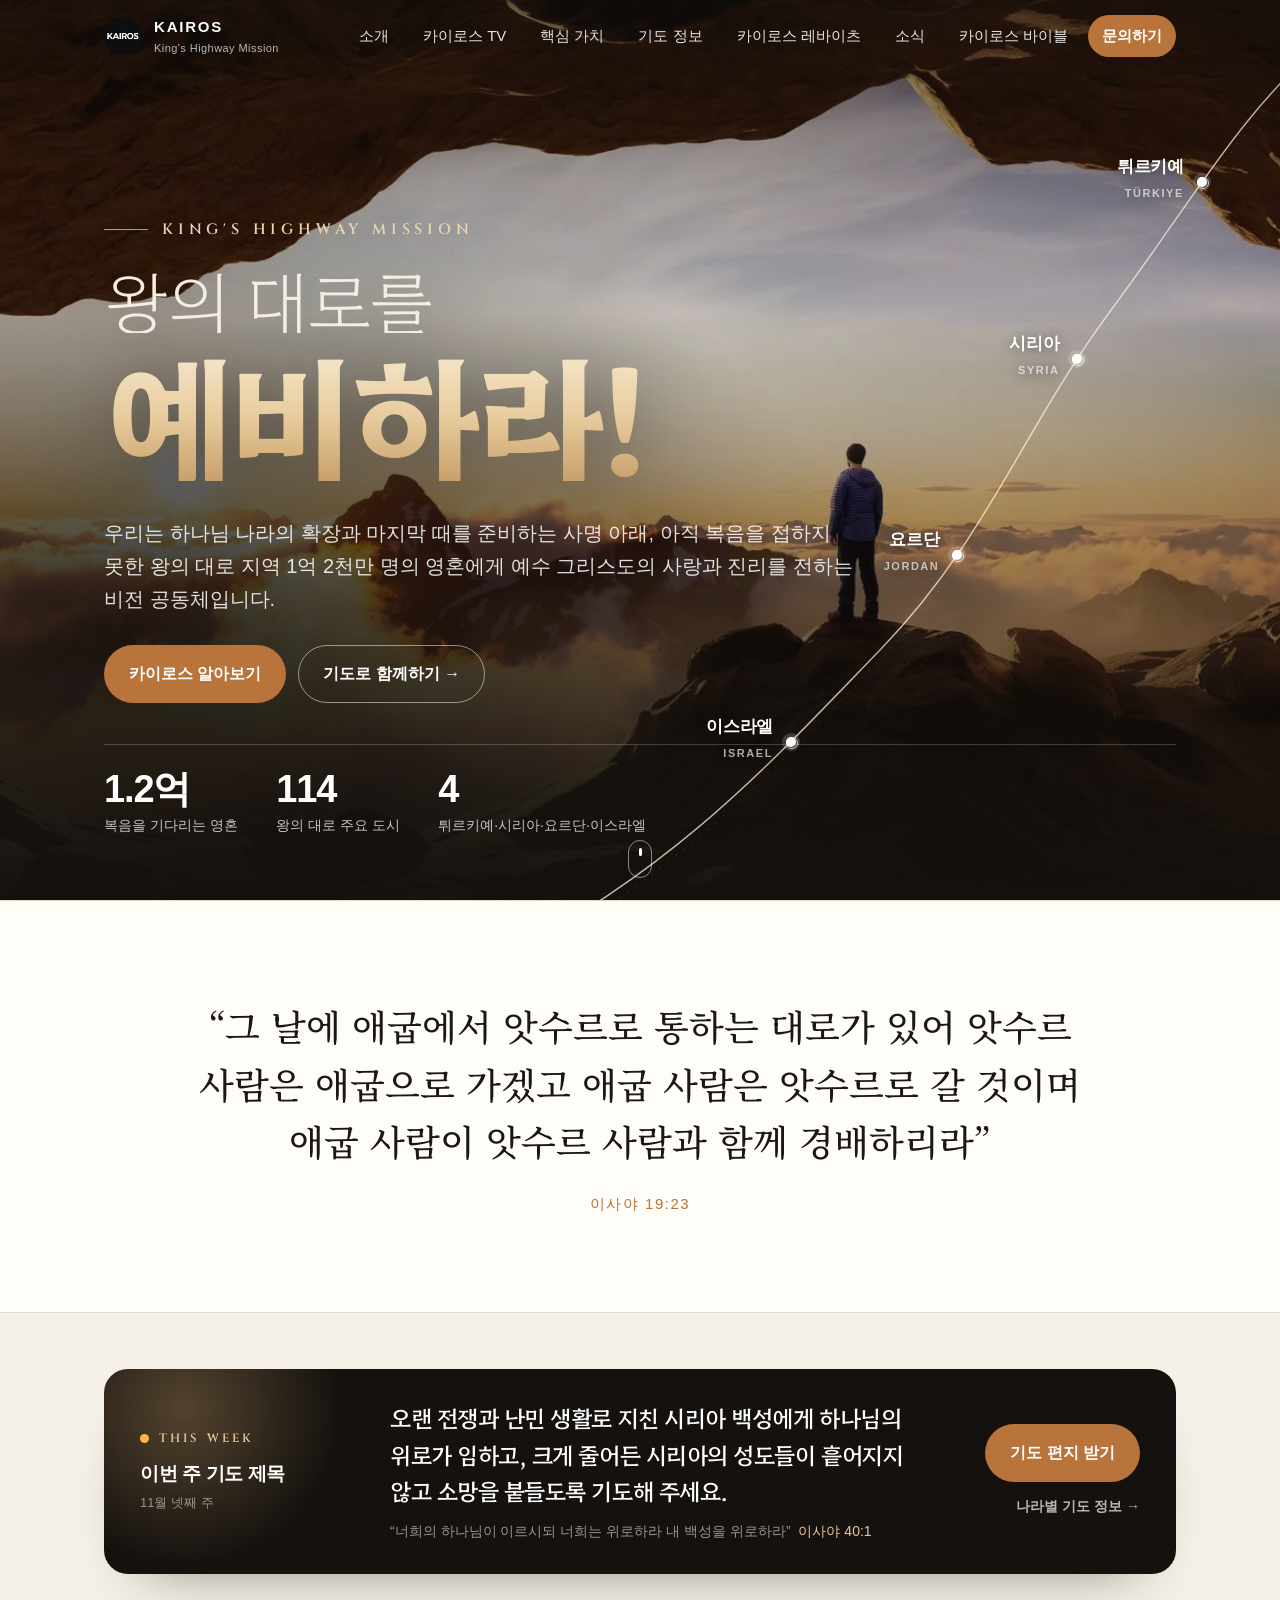
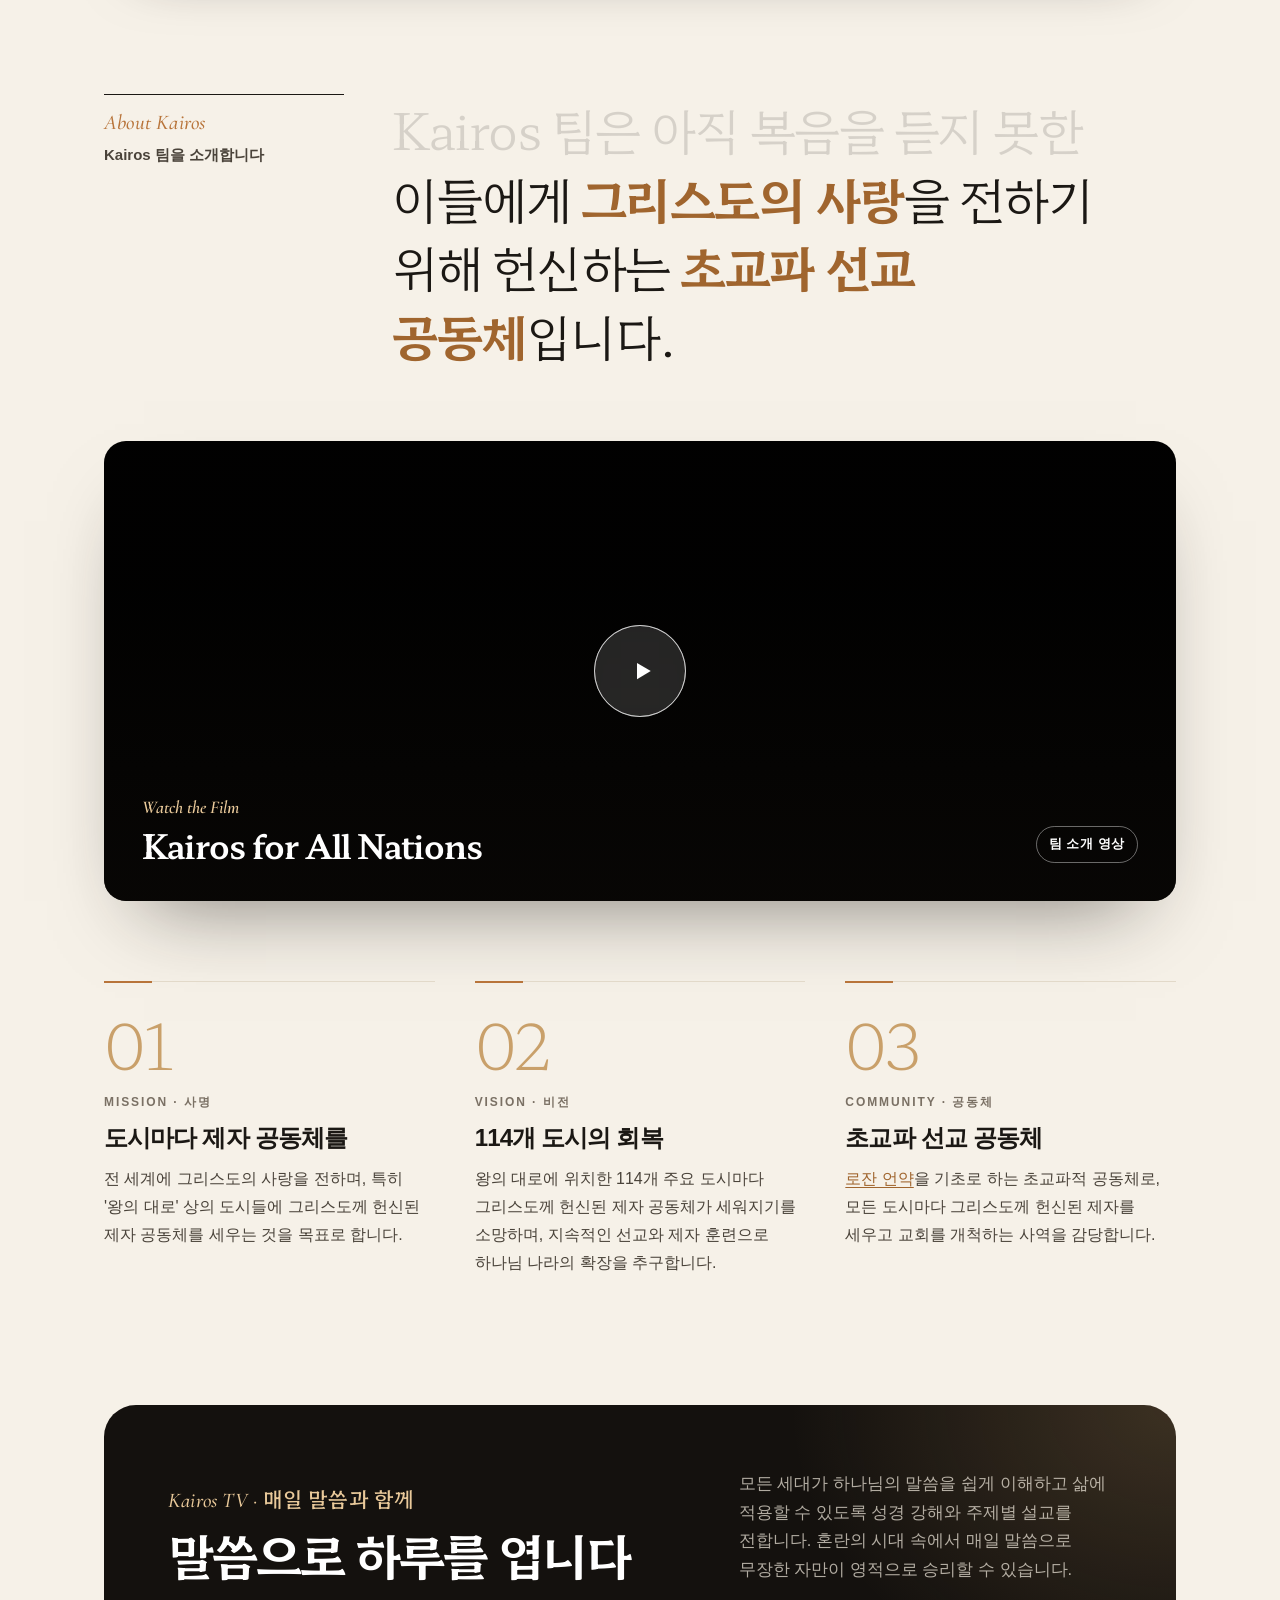
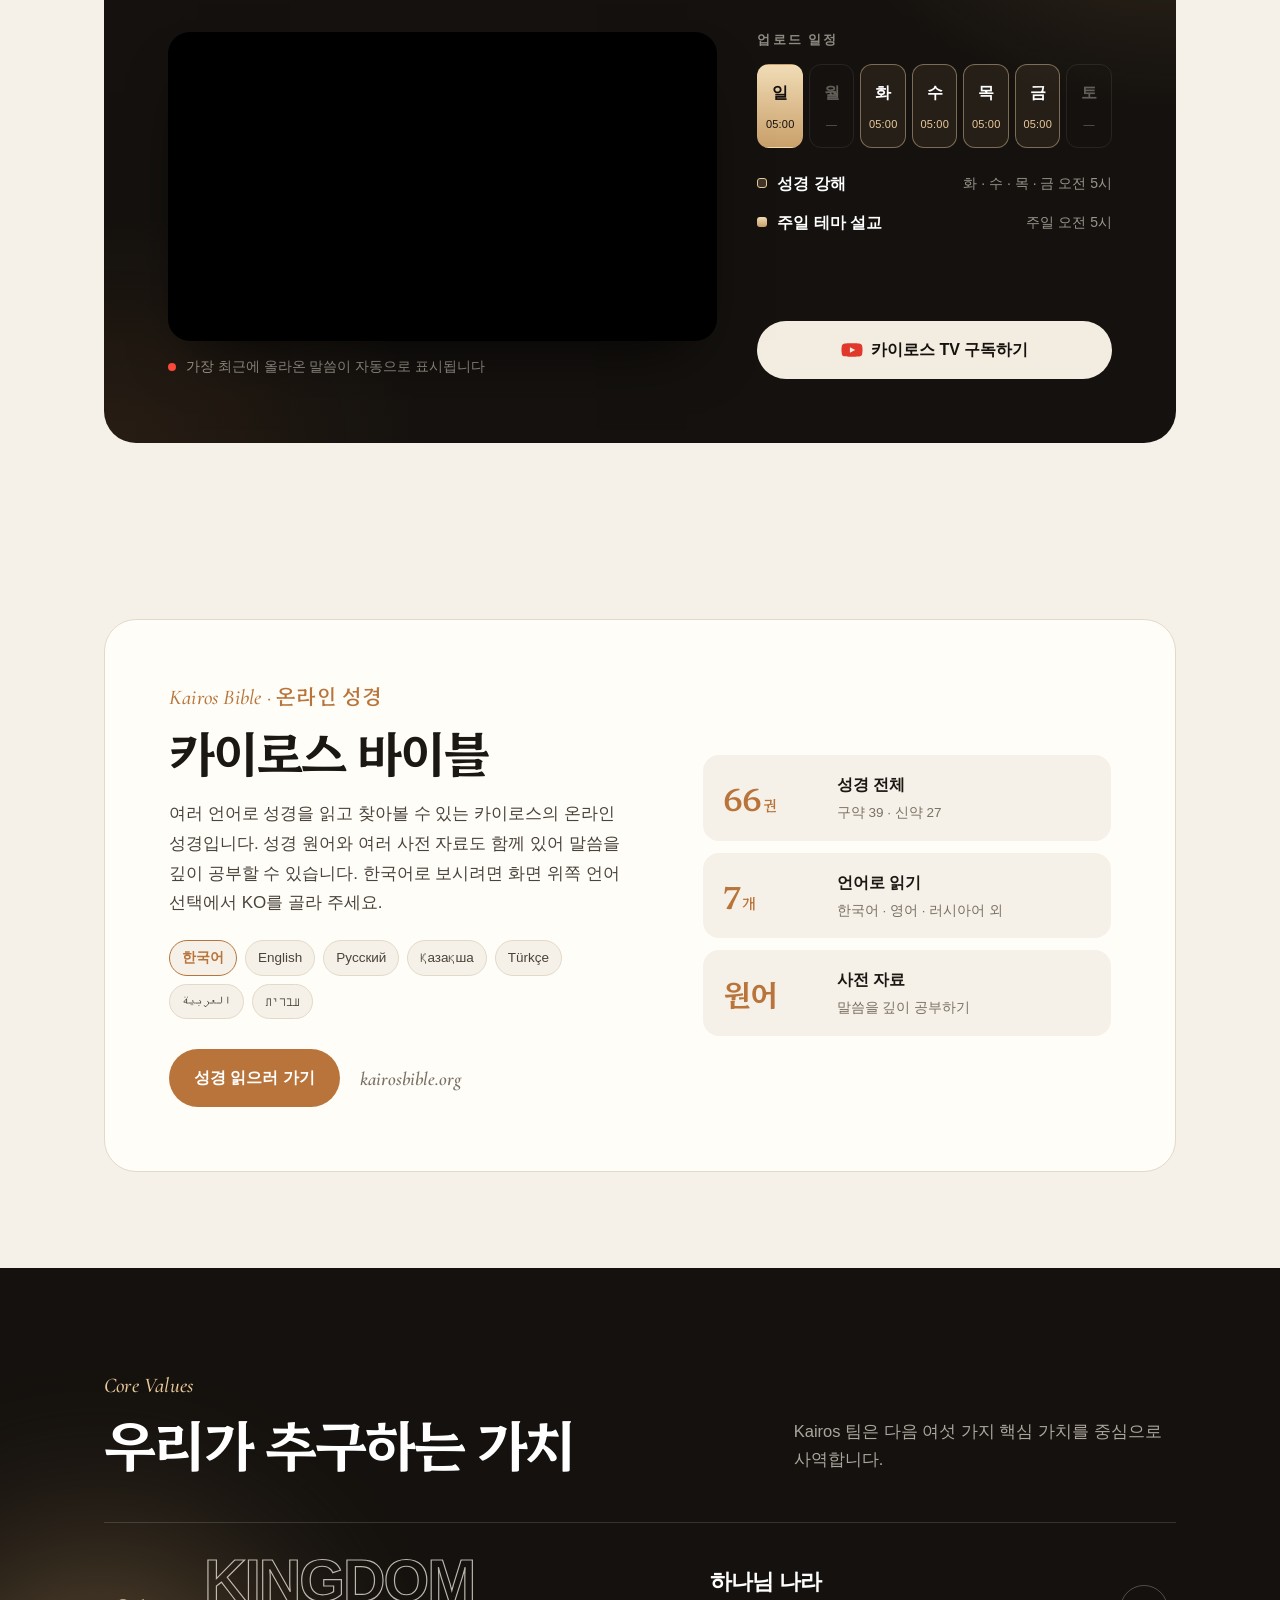
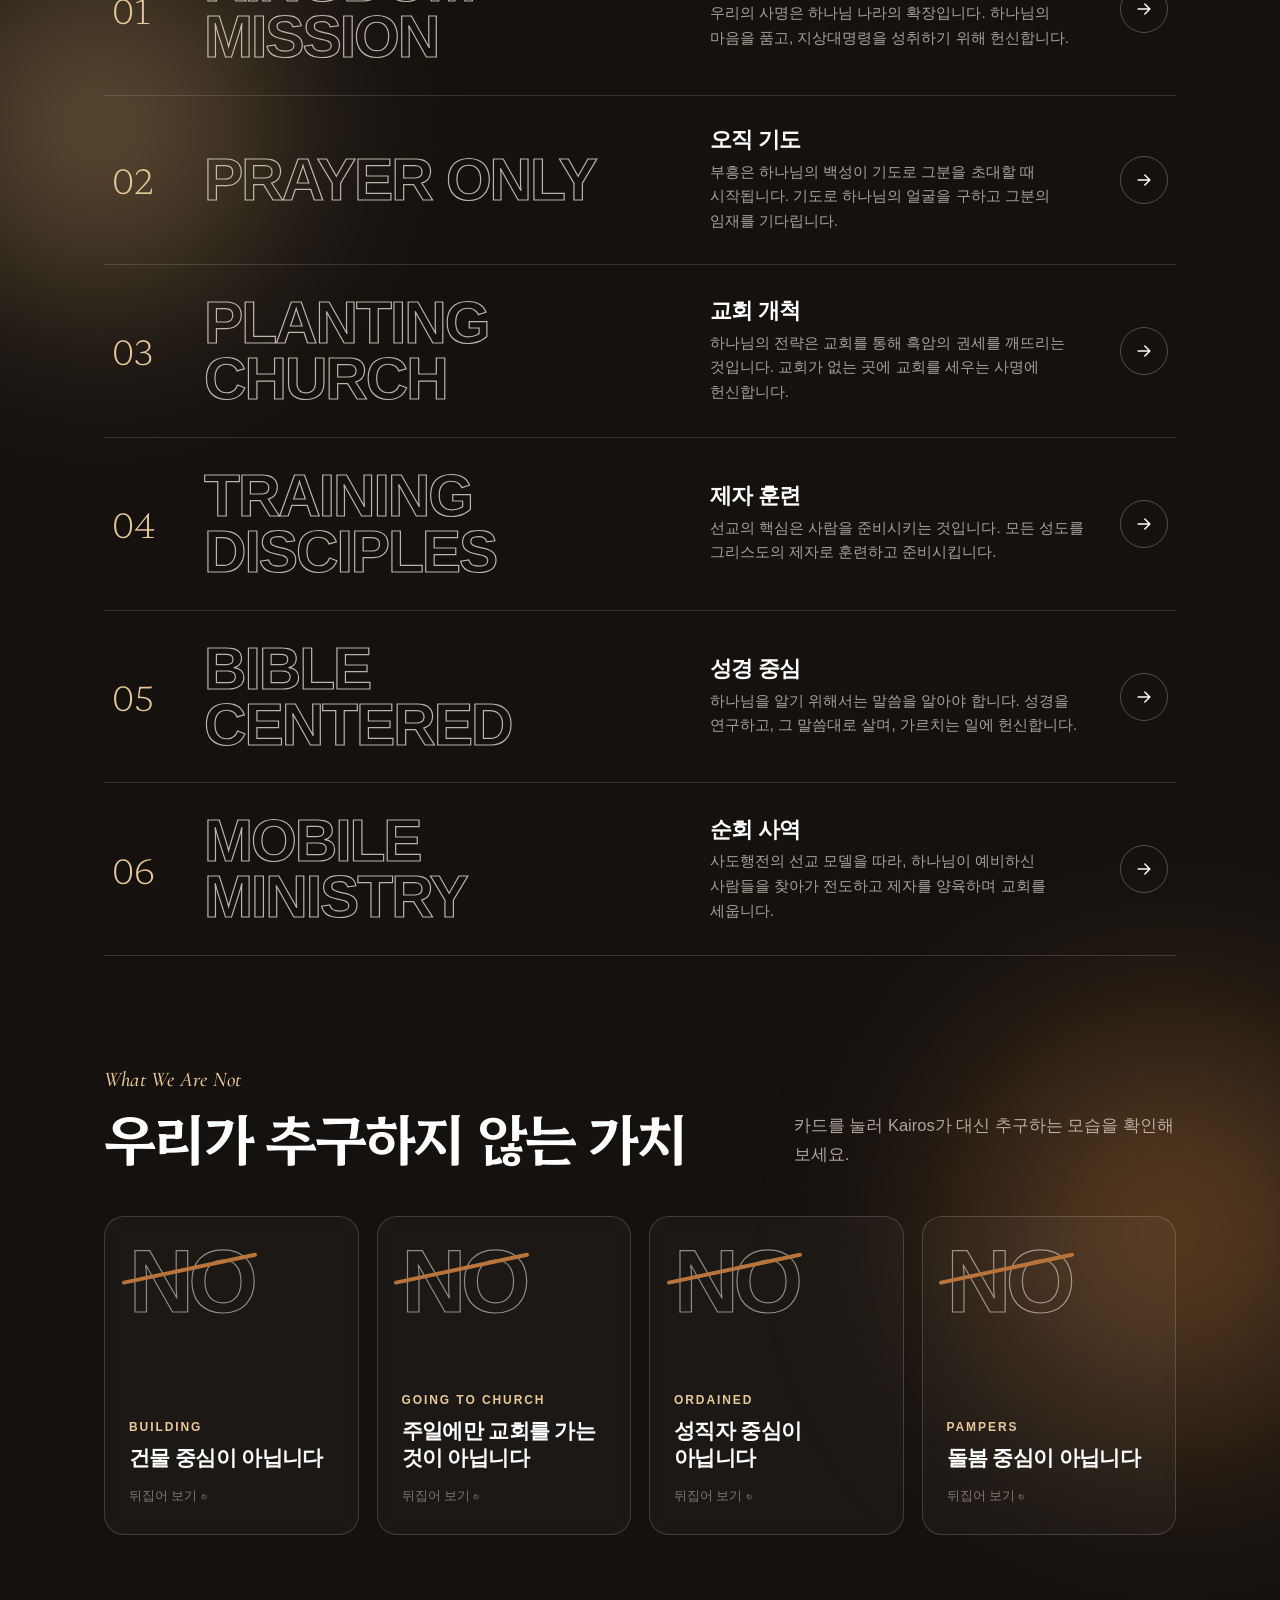
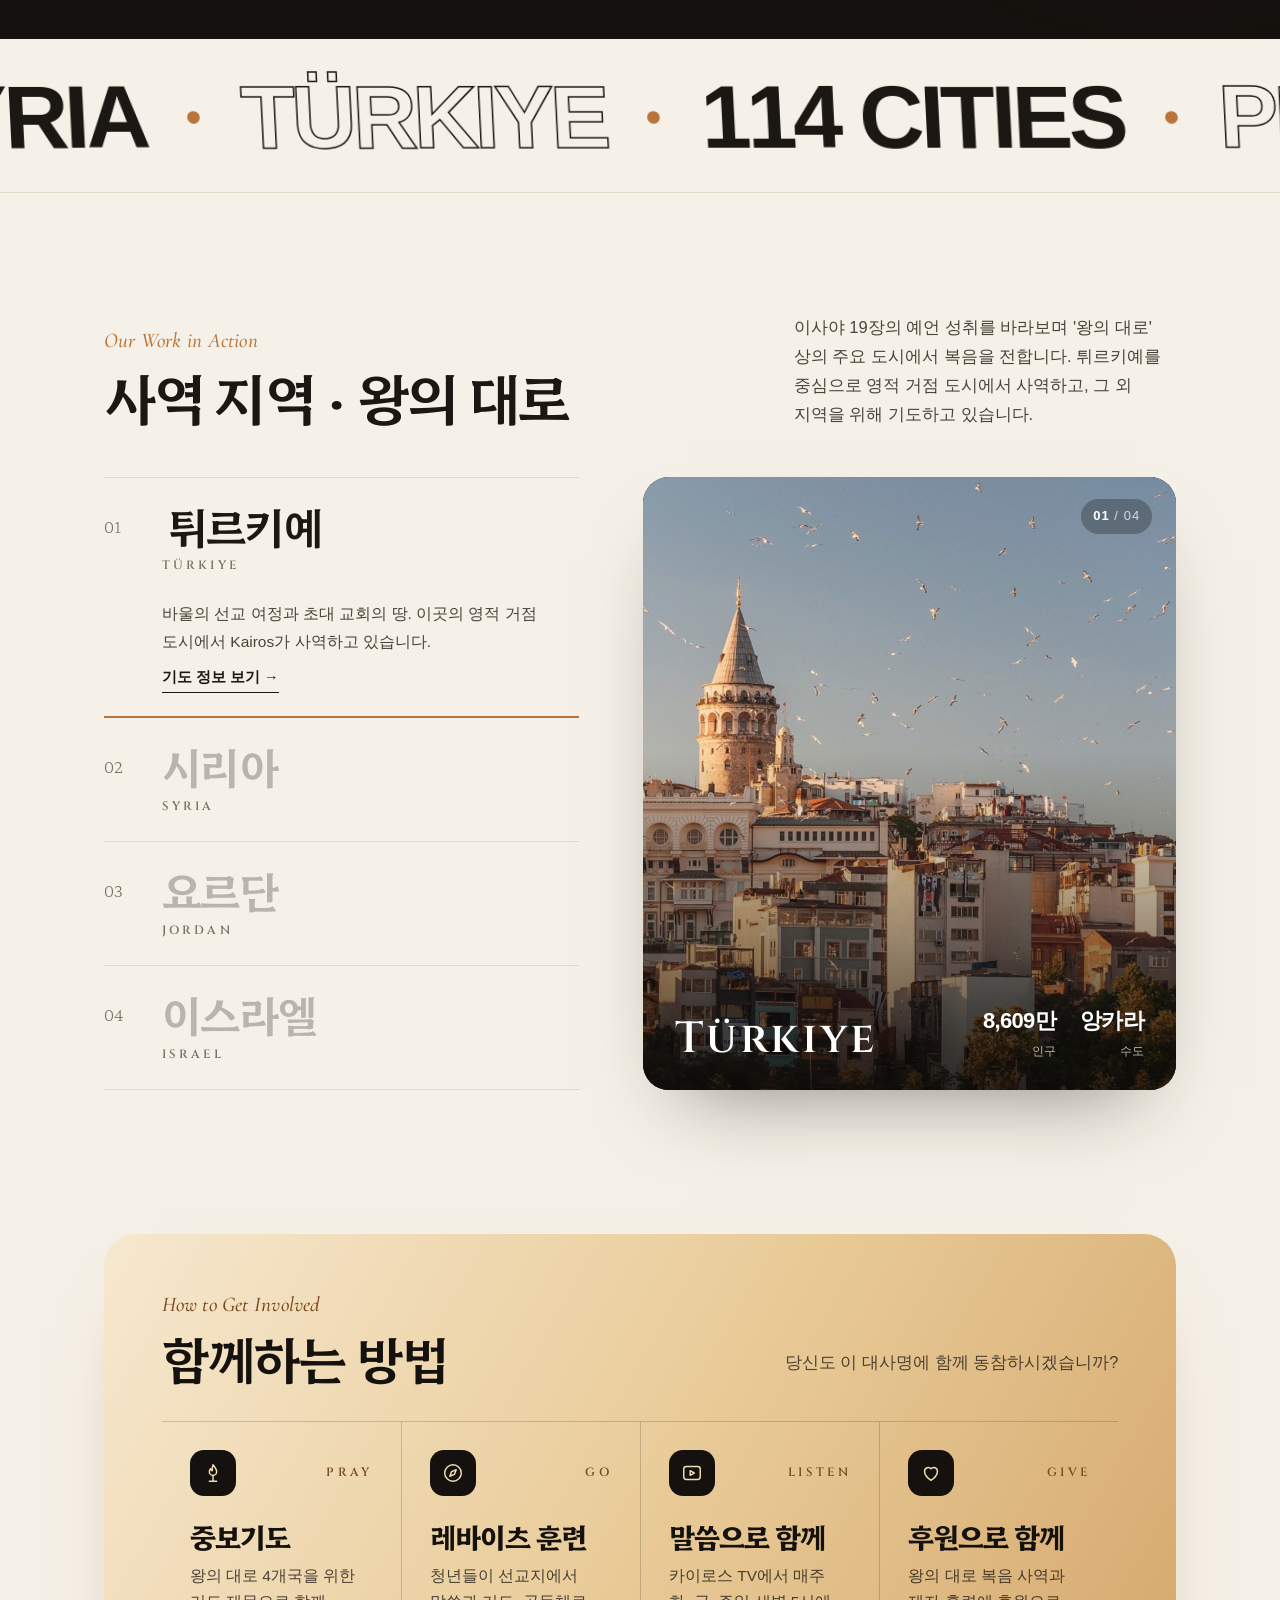
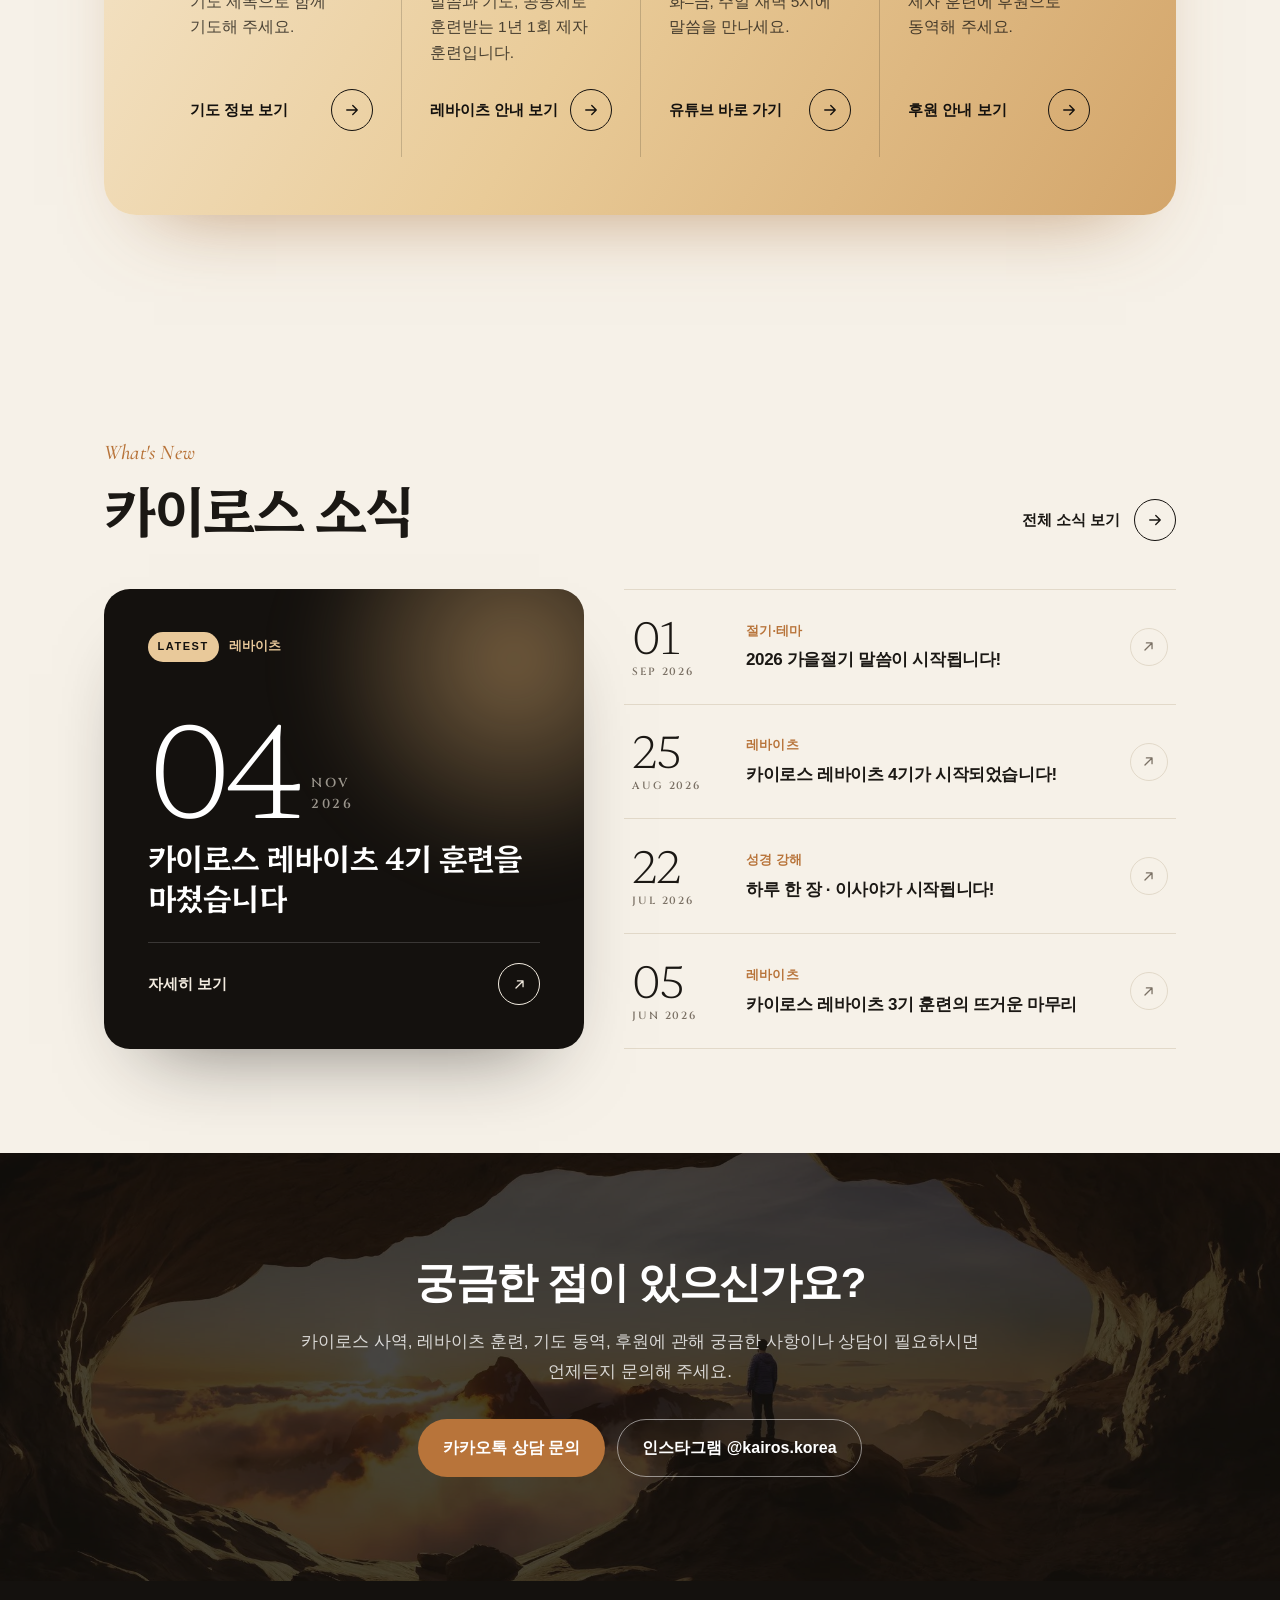
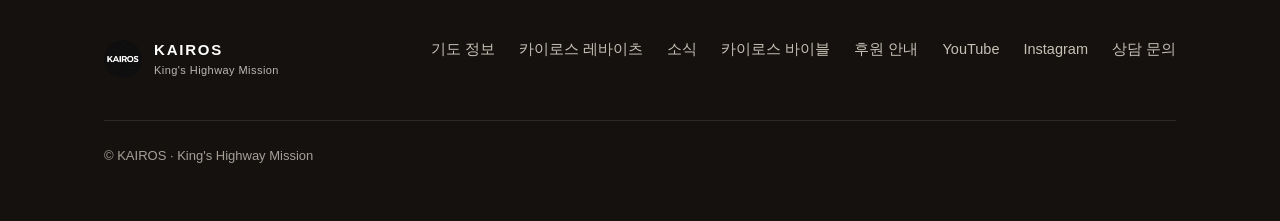
==== commit ef36c714: "Replace Bible book list with compact feature row on home Co-Authored-By: Claude Opus 5.5 <noreply@an" ====
--- a/index.html
+++ b/index.html
@@ -23,7 +23,7 @@
   <link rel="preconnect" href="https://fonts.gstatic.com" crossorigin>
   <link rel="stylesheet" href="https://cdn.jsdelivr.net/gh/orioncactus/pretendard@v1.3.9/dist/web/variable/pretendardvariable-dynamic-subset.min.css">
   <link href="https://fonts.googleapis.com/css2?family=Cinzel:wght@500;600&family=Cormorant+Garamond:ital,wght@1,500;1,600&family=Hahmlet:wght@200;300;500;600;700&family=Noto+Serif+KR:wght@500;700&display=swap" rel="stylesheet">
-  <link rel="stylesheet" href="assets/style.css?v=18">
+  <link rel="stylesheet" href="assets/style.css?v=19">
 </head>
 <body>
 
@@ -228,22 +228,11 @@
             <a class="bh-ext" href="https://kairosbible.org" target="_blank" rel="noopener">kairosbible.org</a>
           </div>
         </div>
-        <a class="bh-index" href="bible.html" aria-label="카이로스 바이블 열기">
-          <span class="bh-index-head">구약 · 39권</span>
-          <ol>
-            <li><span>창세기</span><b>50</b></li>
-            <li><span>출애굽기</span><b>40</b></li>
-            <li><span>시편</span><b>150</b></li>
-            <li><span>이사야</span><b>66</b></li>
-          </ol>
-          <span class="bh-index-head">신약 · 27권</span>
-          <ol>
-            <li><span>마태복음</span><b>28</b></li>
-            <li><span>요한복음</span><b>21</b></li>
-            <li><span>로마서</span><b>16</b></li>
-            <li><span>요한계시록</span><b>22</b></li>
-          </ol>
-        </a>
+        <ul class="bh-feats" aria-label="카이로스 바이블 특징">
+          <li><b>66<small>권</small></b><span>성경 전체<em>구약 39 · 신약 27</em></span></li>
+          <li><b>7<small>개</small></b><span>언어로 읽기<em>한국어 · 영어 · 러시아어 외</em></span></li>
+          <li><b>원어</b><span>사전 자료<em>말씀을 깊이 공부하기</em></span></li>
+        </ul>
       </div>
     </div>
   </section>
--- a/assets/style.css
+++ b/assets/style.css
@@ -1322,13 +1322,17 @@
 .bh-btns { display: flex; align-items: center; gap: 20px; flex-wrap: wrap; margin-top: 30px; }
 .bh-ext { color: var(--ink-3); font-family: var(--accent); font-style: italic; font-size: 19px; font-weight: 600; text-decoration: none; }
 .bh-ext:hover { color: var(--amber); }
-.bh-index { display: block; min-width: 0; text-decoration: none; color: var(--ink); background: var(--ivory); border-radius: 20px; padding: 26px 28px; box-shadow: 0 24px 60px -36px rgba(27,24,20,.45); transition: transform .3s ease, box-shadow .3s ease; }
-.bh-index:hover { transform: translateY(-4px); box-shadow: 0 30px 70px -36px rgba(27,24,20,.55); }
-.bh-index-head { display: block; font-size: 12.5px; letter-spacing: .08em; color: var(--ink-3); font-weight: 600; margin-bottom: 6px; }
-.bh-index ol { list-style: none; padding: 0; margin: 0 0 18px; }
-.bh-index ol:last-child { margin-bottom: 0; }
-.bh-index li { display: flex; justify-content: space-between; align-items: baseline; padding: 10px 0; border-bottom: 1px solid var(--line); font-family: var(--serif); font-size: 16.5px; }
-.bh-index li b { font-family: var(--sans); font-weight: 500; font-size: 13px; color: var(--ink-3); font-variant-numeric: tabular-nums; }
-.bh-index li b::after { content: "장"; margin-left: 2px; }
-@media (prefers-reduced-motion: reduce) { .bh-index, .bh-index:hover { transition: none; transform: none; } }
+.bh-feats { list-style: none; padding: 0; margin: 0; display: grid; gap: 12px; min-width: 0; }
+.bh-feats li { display: flex; align-items: center; gap: 18px; background: var(--ivory); border-radius: 16px; padding: 16px 20px; min-width: 0; }
+.bh-feats b { flex: none; min-width: 3.2em; font-family: "Hahmlet", var(--serif); font-weight: 600; font-size: 30px; letter-spacing: -0.03em; color: var(--amber); line-height: 1; }
+.bh-feats b small { font-size: 15px; font-weight: 500; margin-left: 2px; }
+.bh-feats span { display: flex; flex-direction: column; font-size: 16px; font-weight: 600; color: var(--ink); min-width: 0; }
+.bh-feats em { font-style: normal; font-weight: 400; font-size: 13.5px; color: var(--ink-3); margin-top: 2px; }
+@media (max-width: 860px) {
+  .bh-feats { grid-template-columns: repeat(3, 1fr); gap: 8px; }
+  .bh-feats li { flex-direction: column; align-items: flex-start; gap: 8px; padding: 14px 12px; }
+  .bh-feats b { min-width: 0; font-size: 24px; }
+  .bh-feats span { font-size: 14px; }
+  .bh-feats em { display: none; }
+}
 @media (max-width: 860px) { .bh-card { grid-template-columns: 1fr; border-radius: 24px; } .bible-home { padding: 48px 0 64px; } }
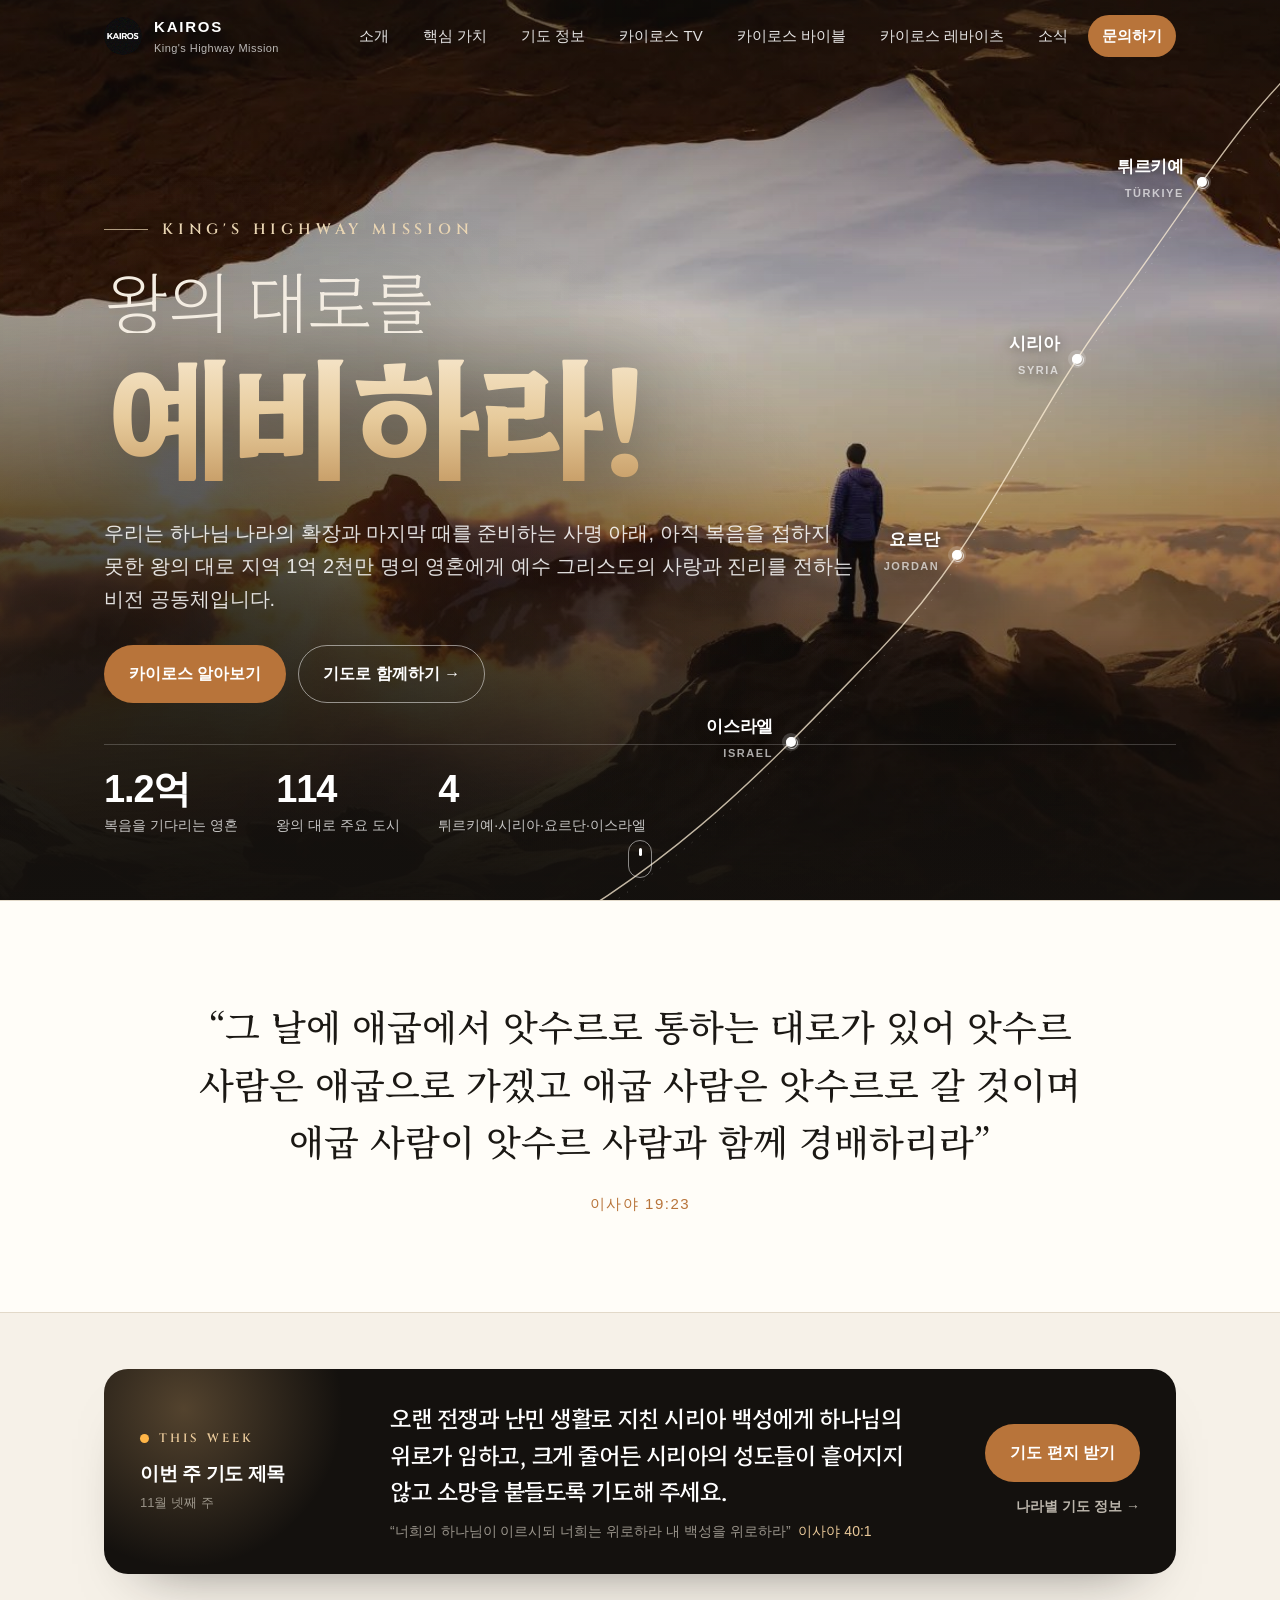
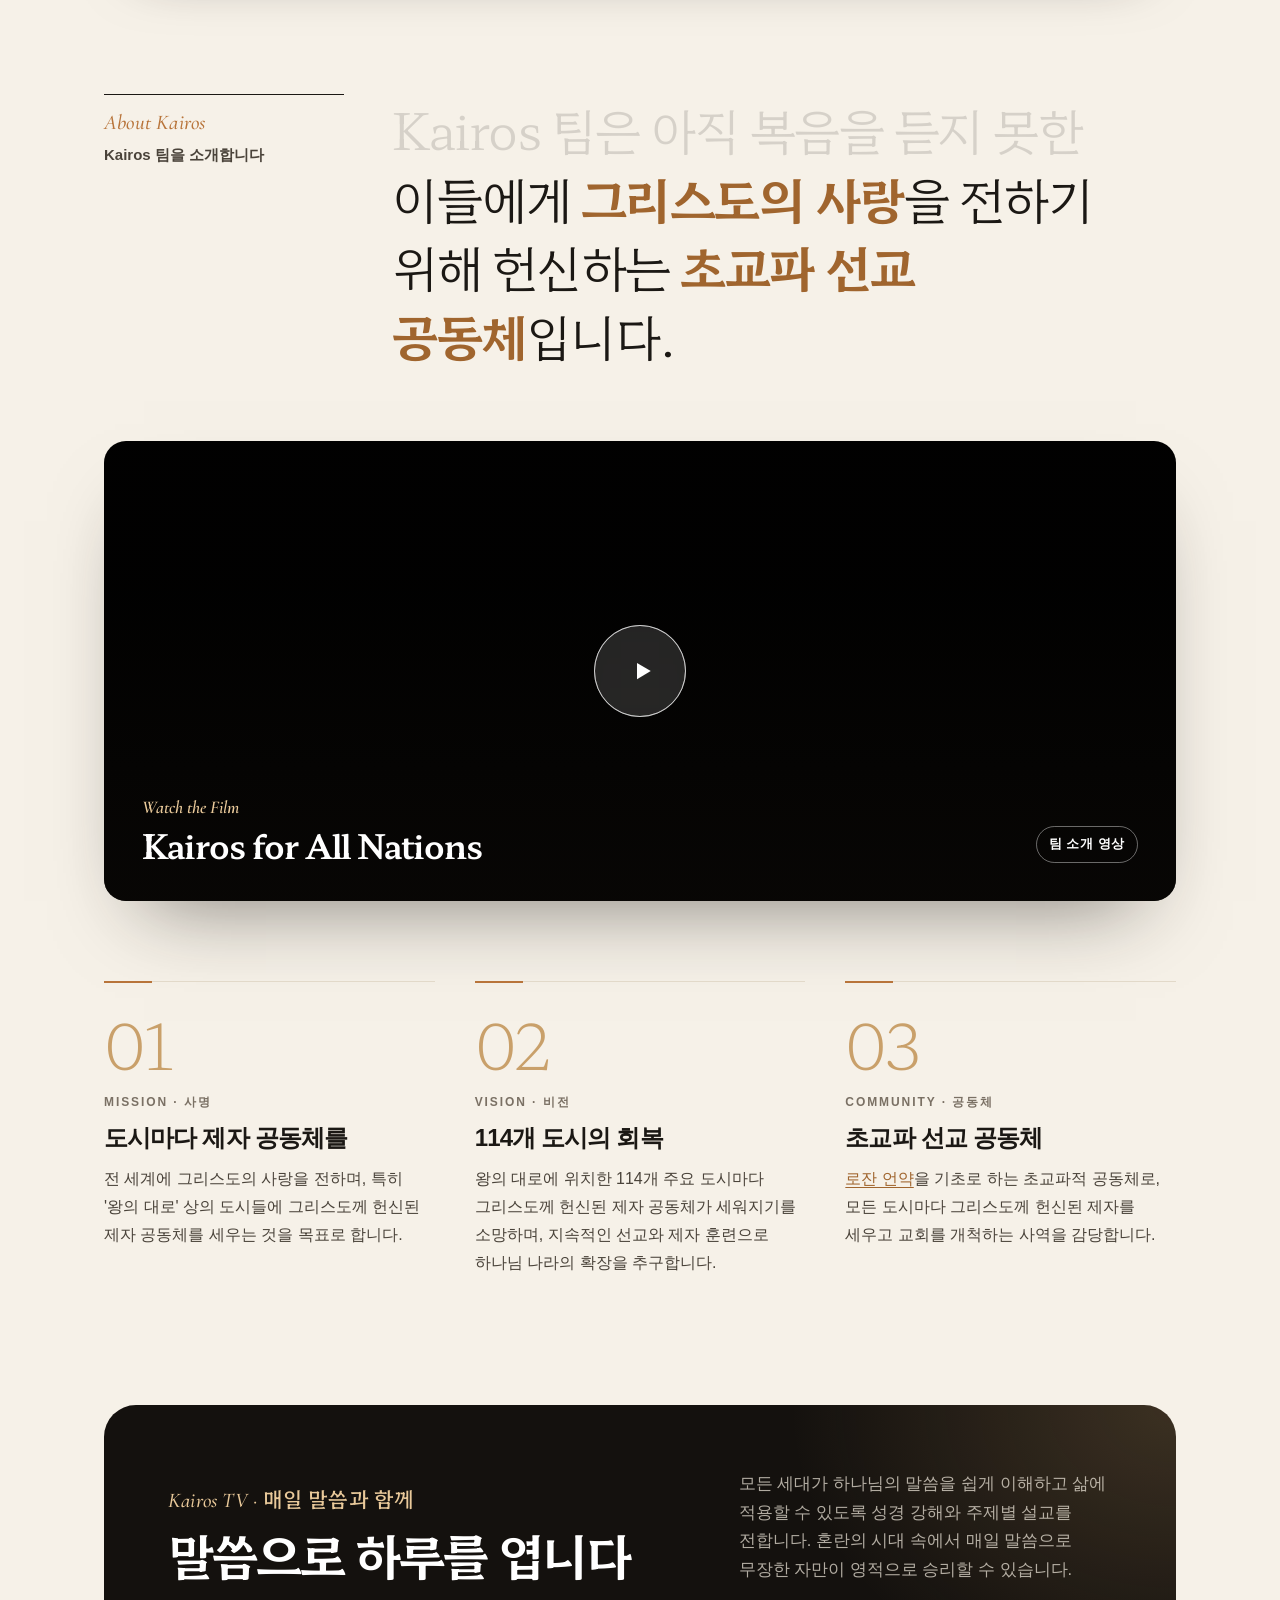
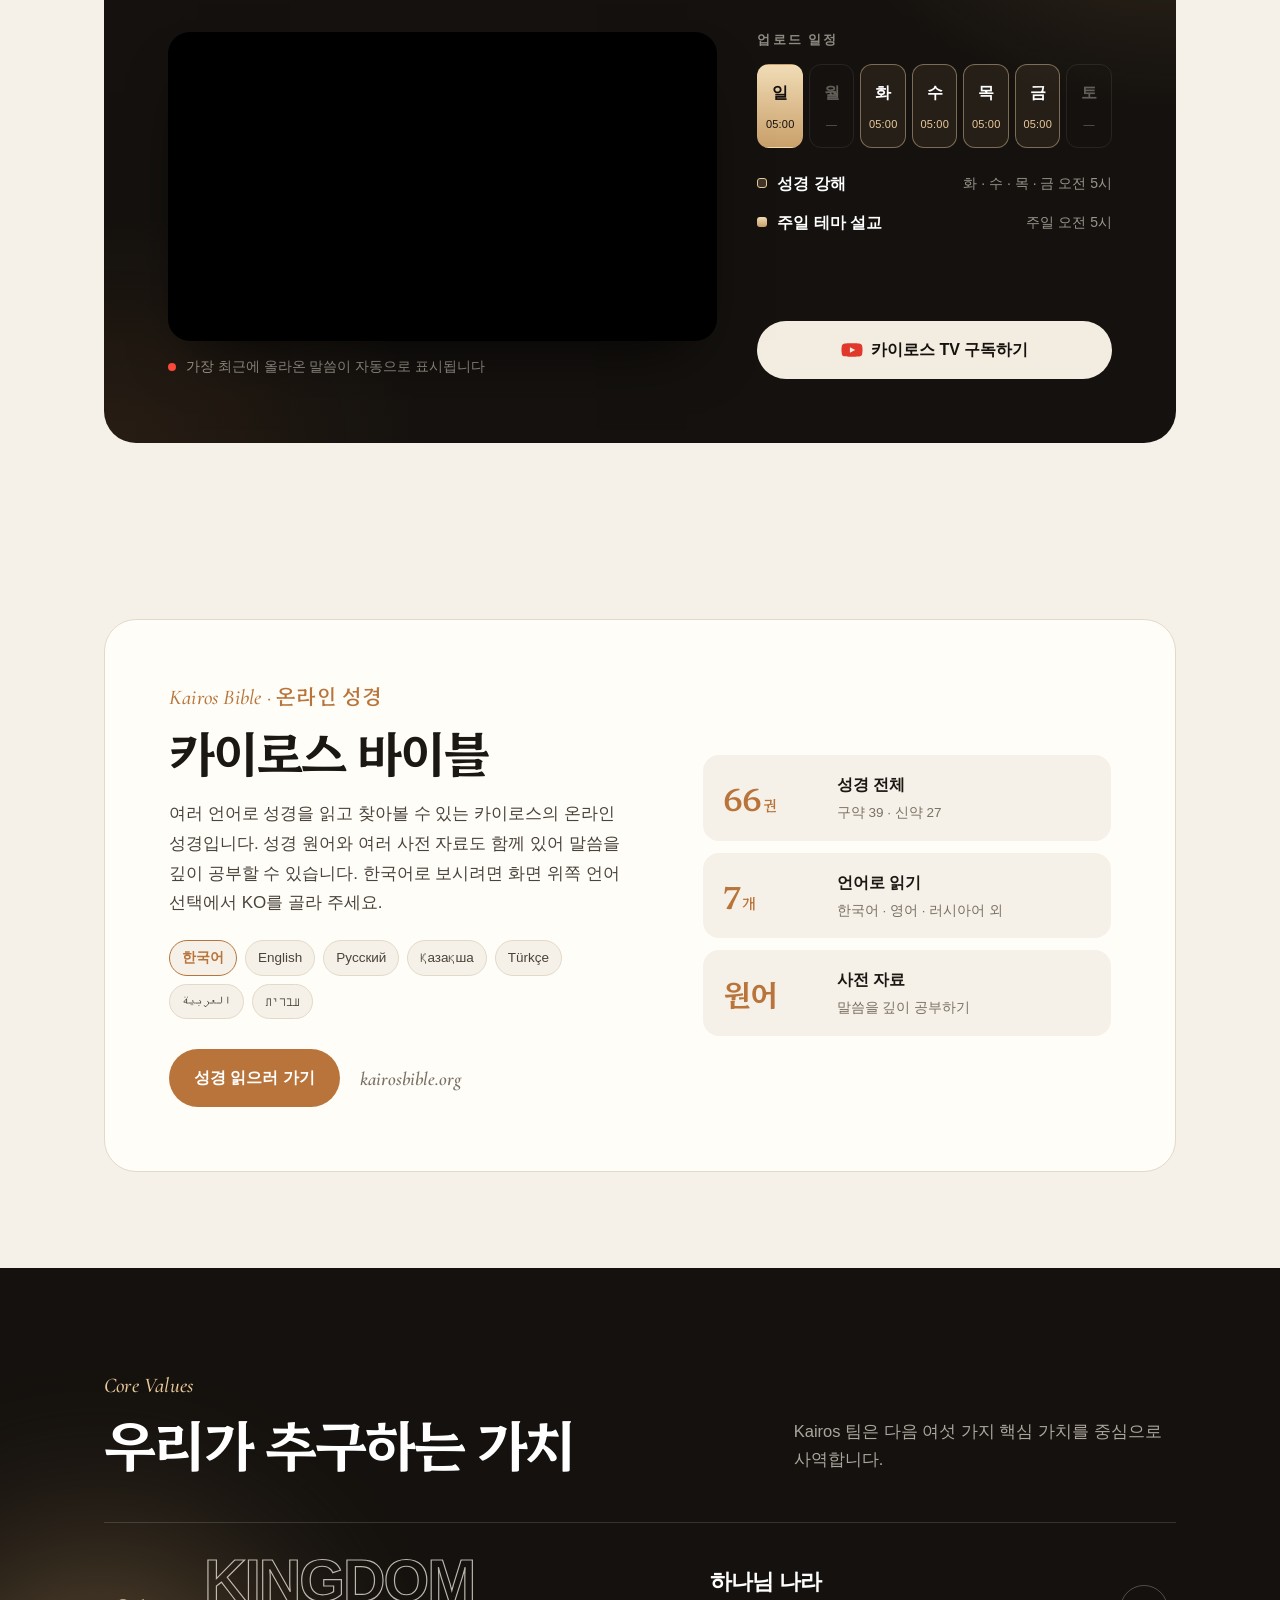
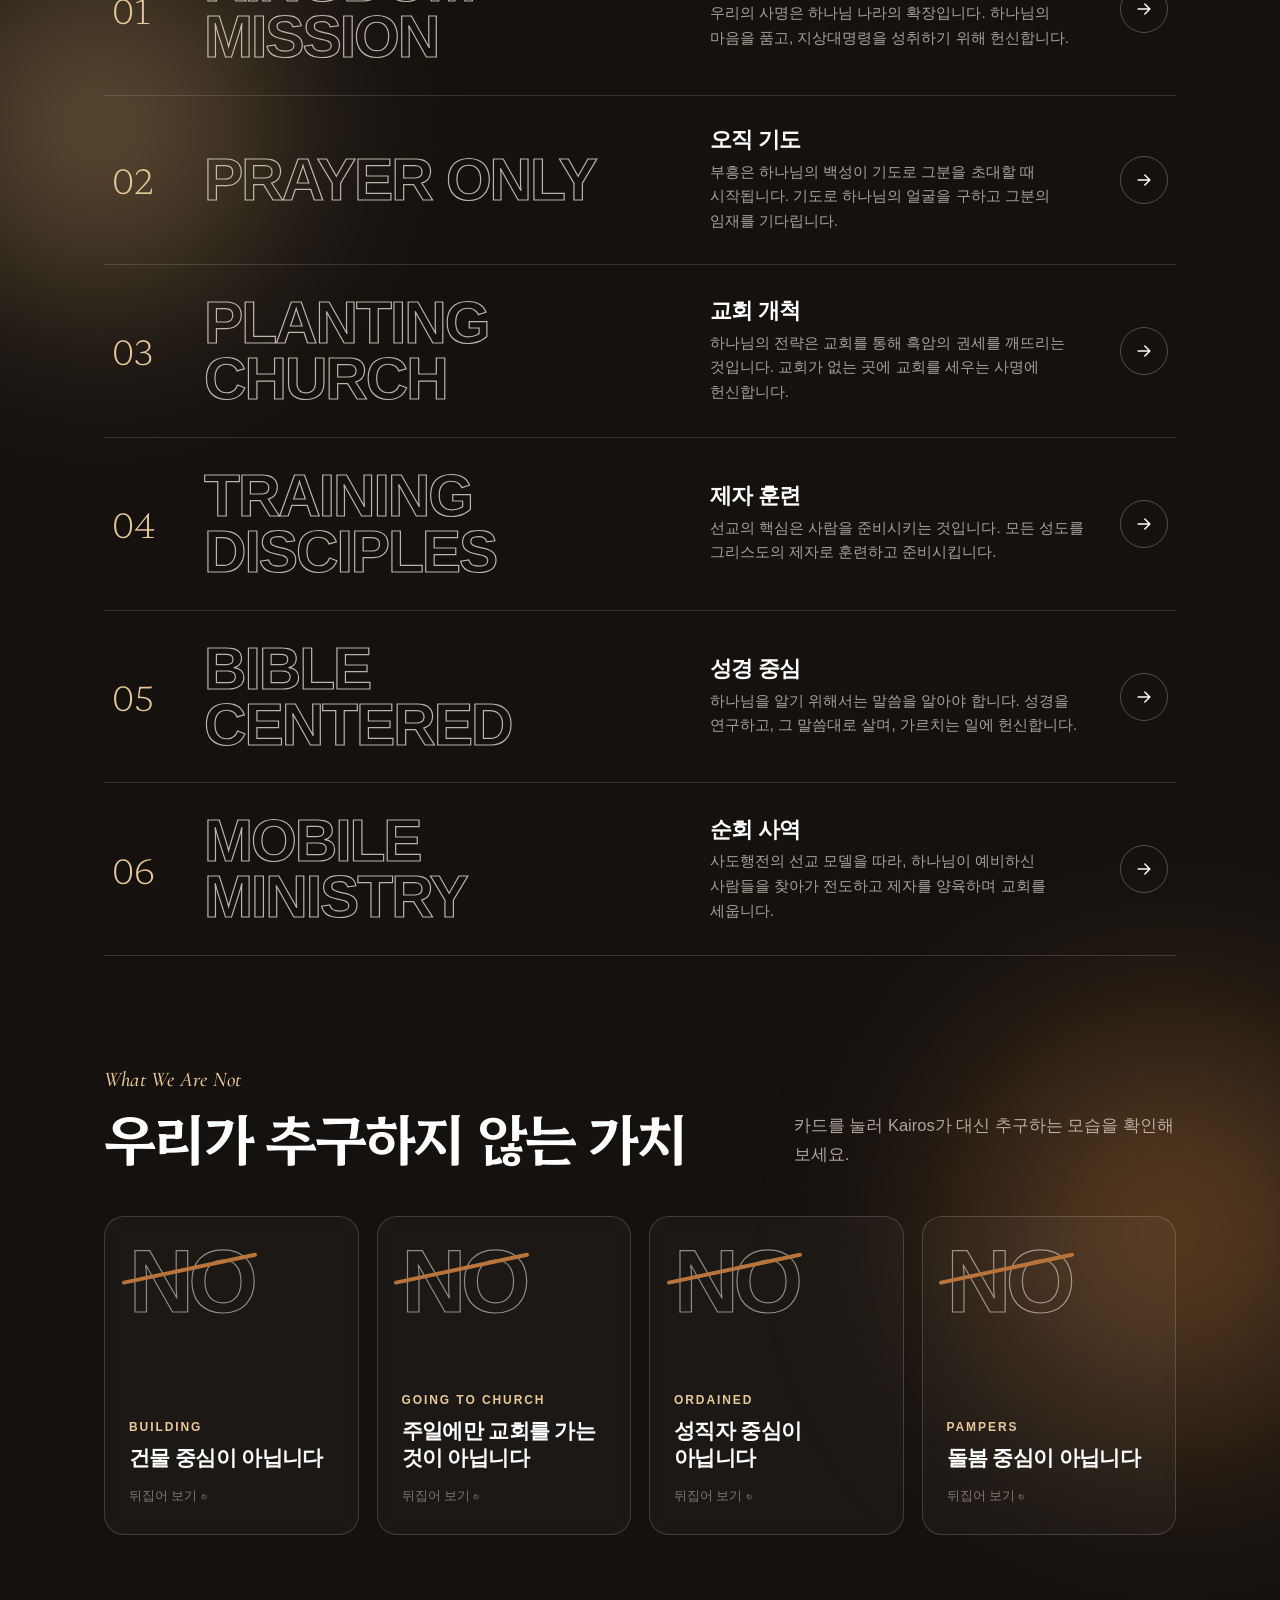
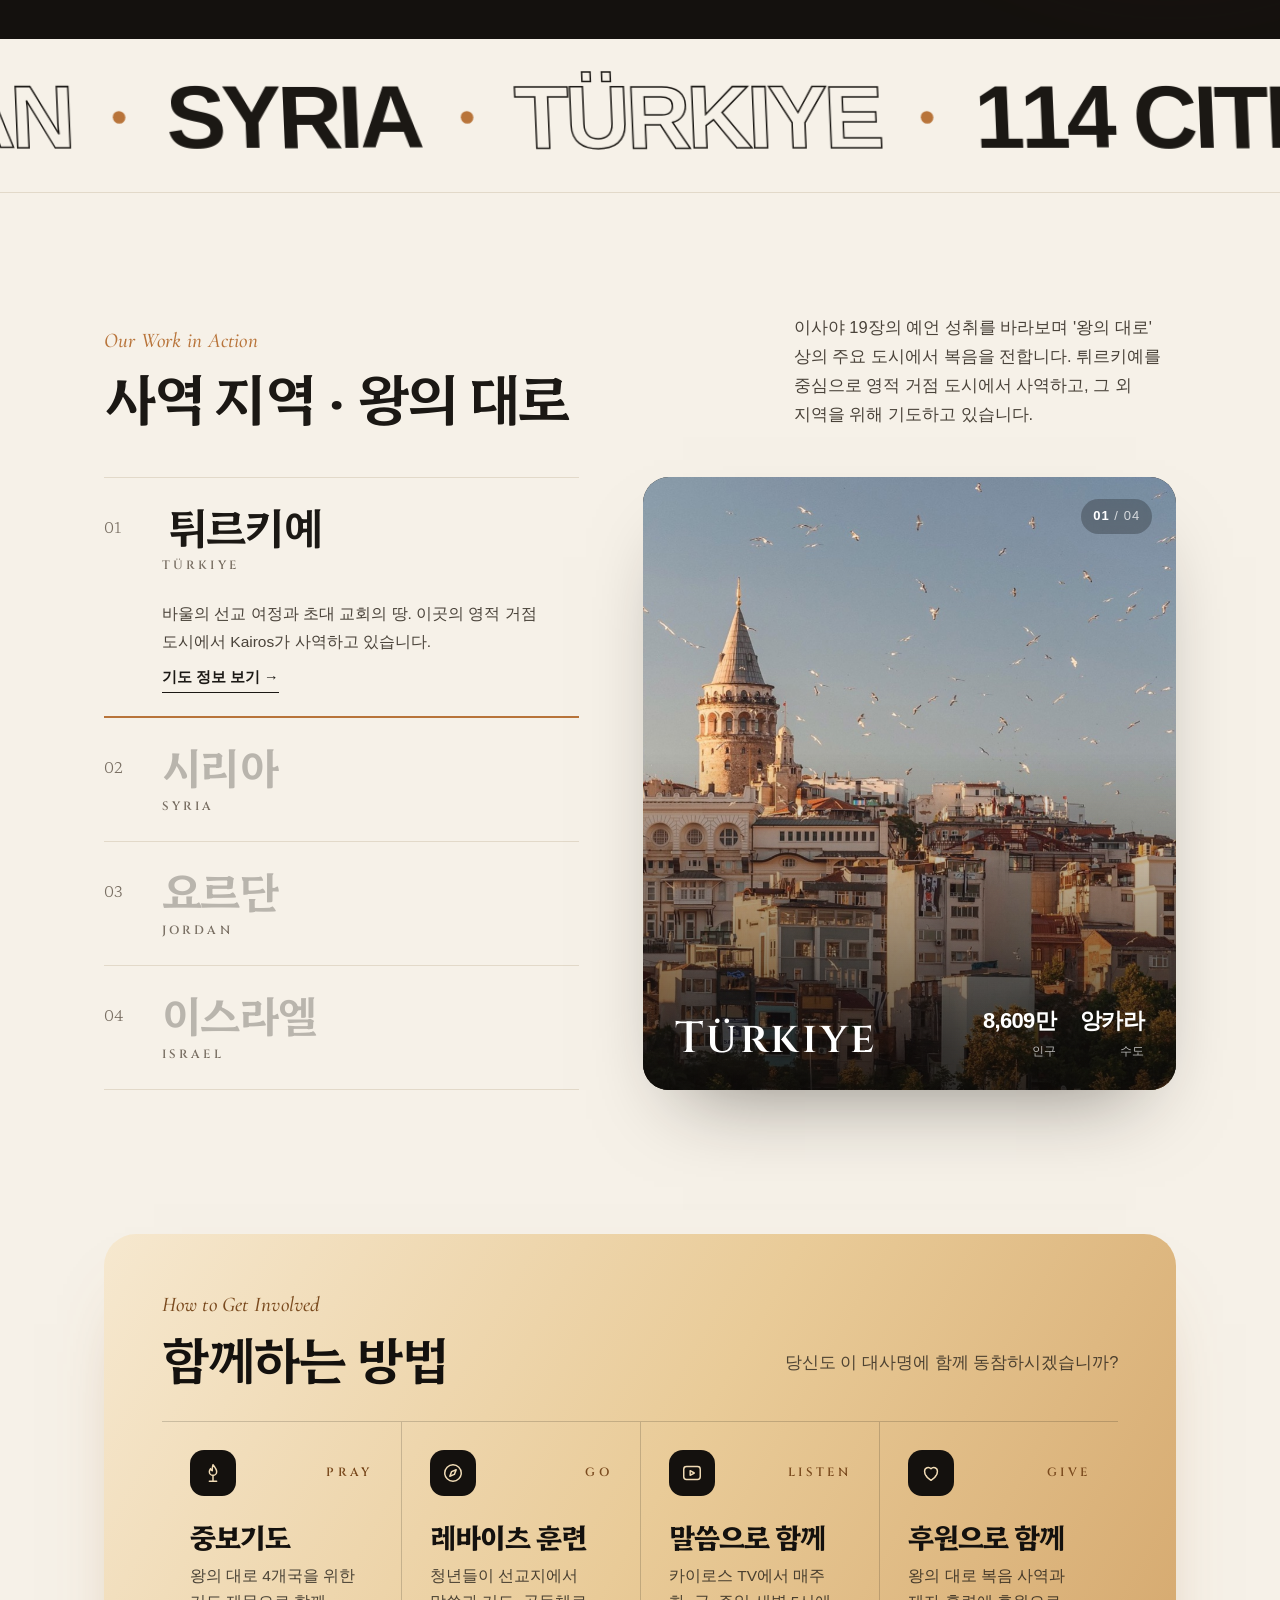
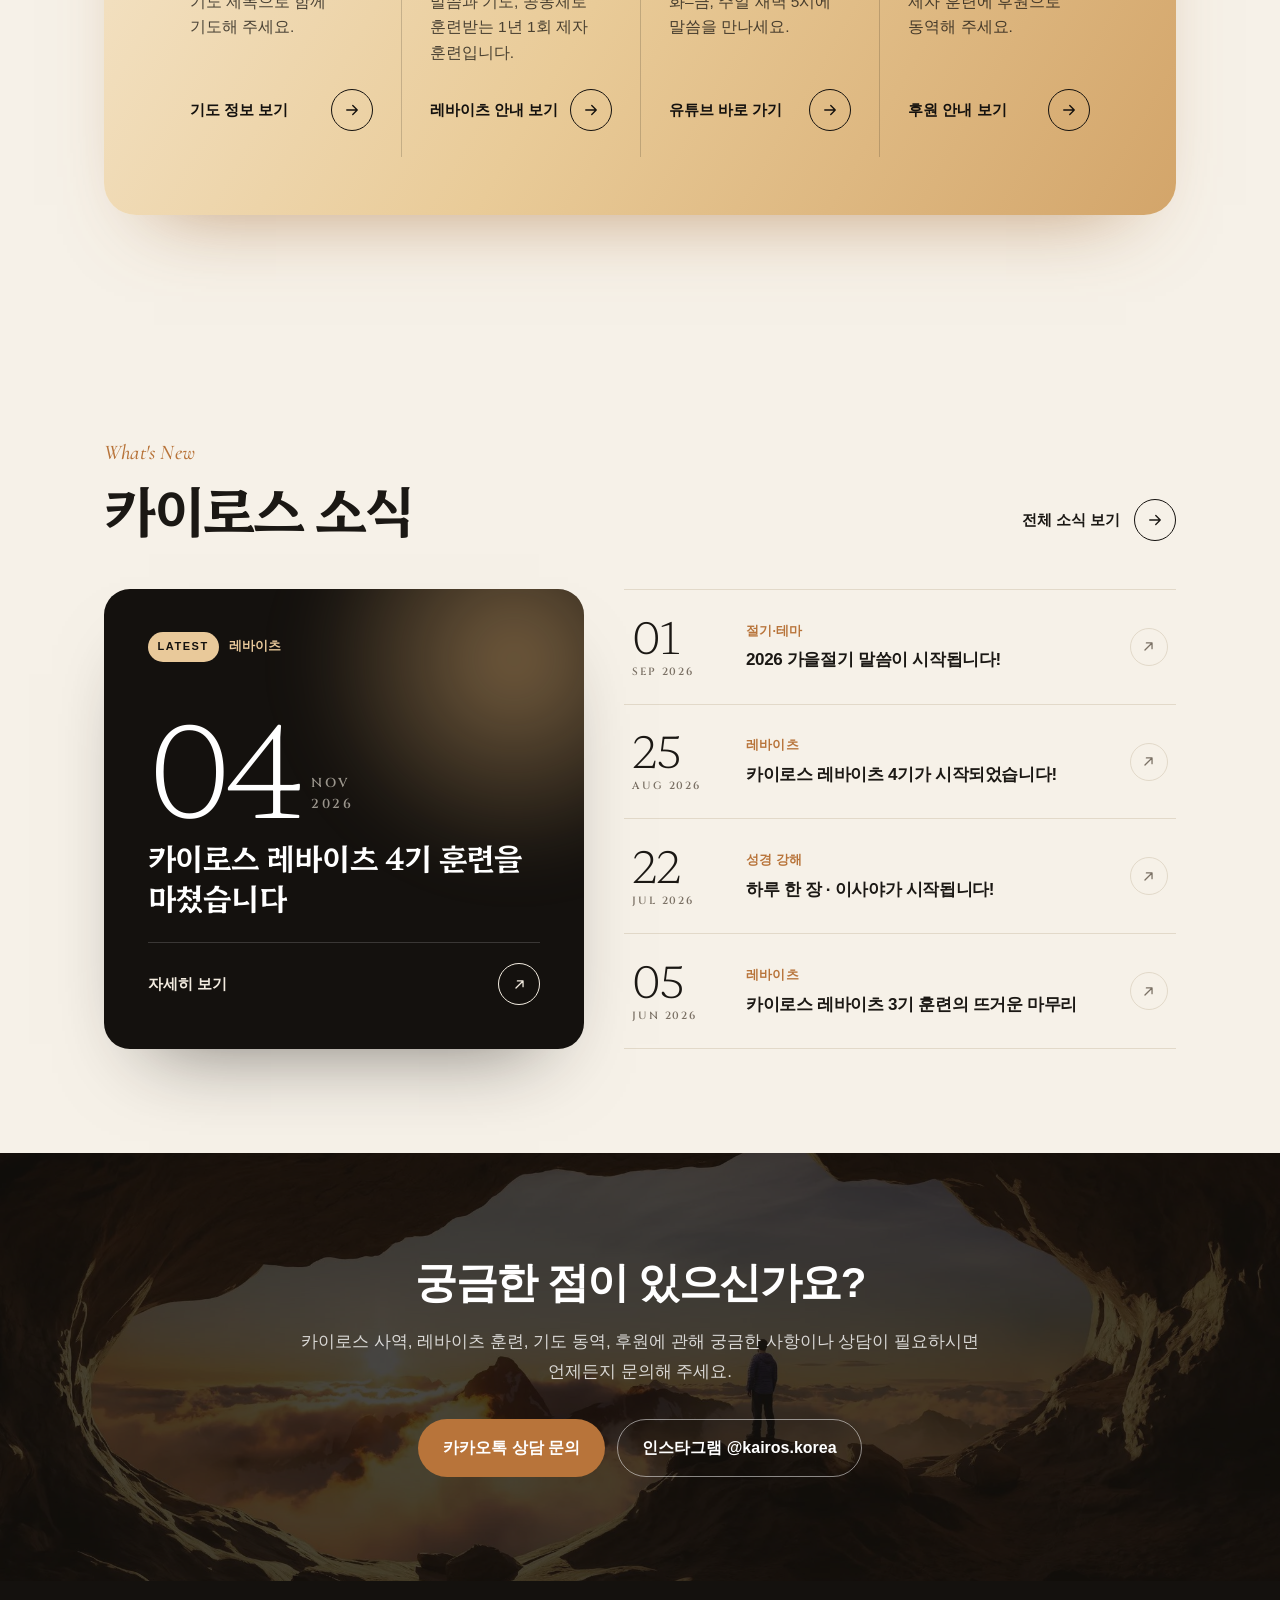
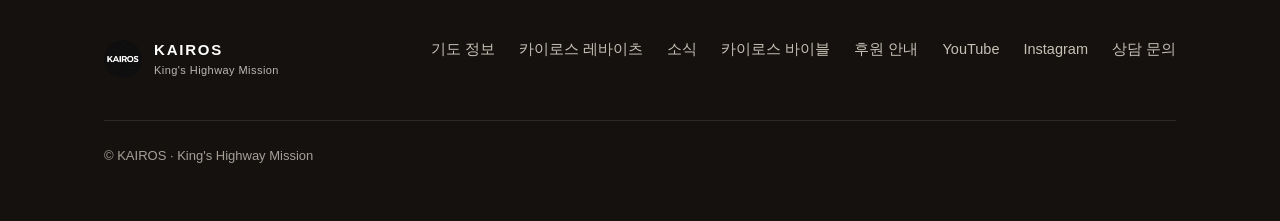
==== commit 4d189047: "Reorder top menu: TV and Bible after prayer info Co-Authored-By: Claude Opus 5.5 <noreply@anthropic." ====
--- a/index.html
+++ b/index.html
@@ -38,12 +38,12 @@
     </button>
     <nav class="nav">
       <a href="#about">소개</a>
-      <a href="#tv">카이로스 TV</a>
       <a href="#values">핵심 가치</a>
       <a href="prayer.html">기도 정보</a>
+      <a href="#tv">카이로스 TV</a>
+      <a href="bible.html">카이로스 바이블</a>
       <a href="levites.html">카이로스 레바이츠</a>
       <a href="news.html">소식</a>
-      <a href="bible.html">카이로스 바이블</a>
       <a class="cta" href="https://open.kakao.com/o/sZ3rtGMf" target="_blank" rel="noopener">문의하기</a>
     </nav>
   </div>
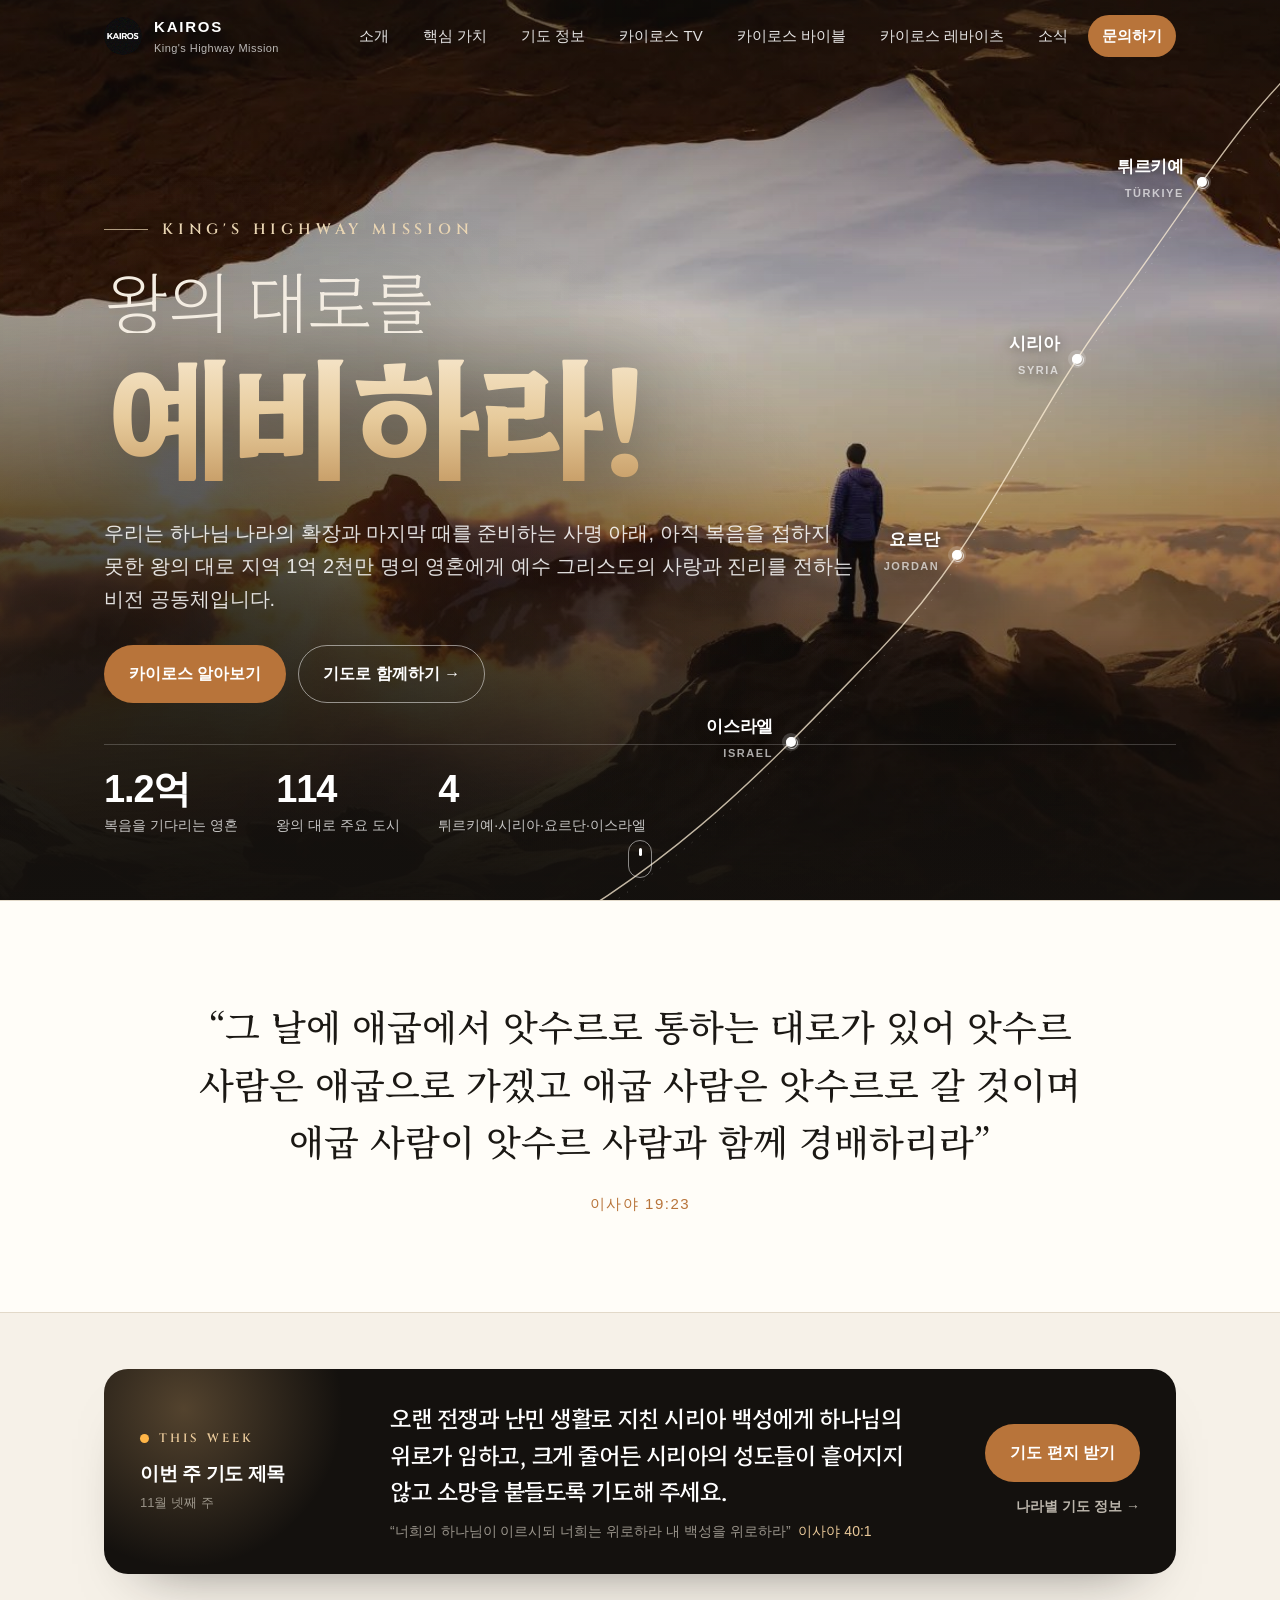
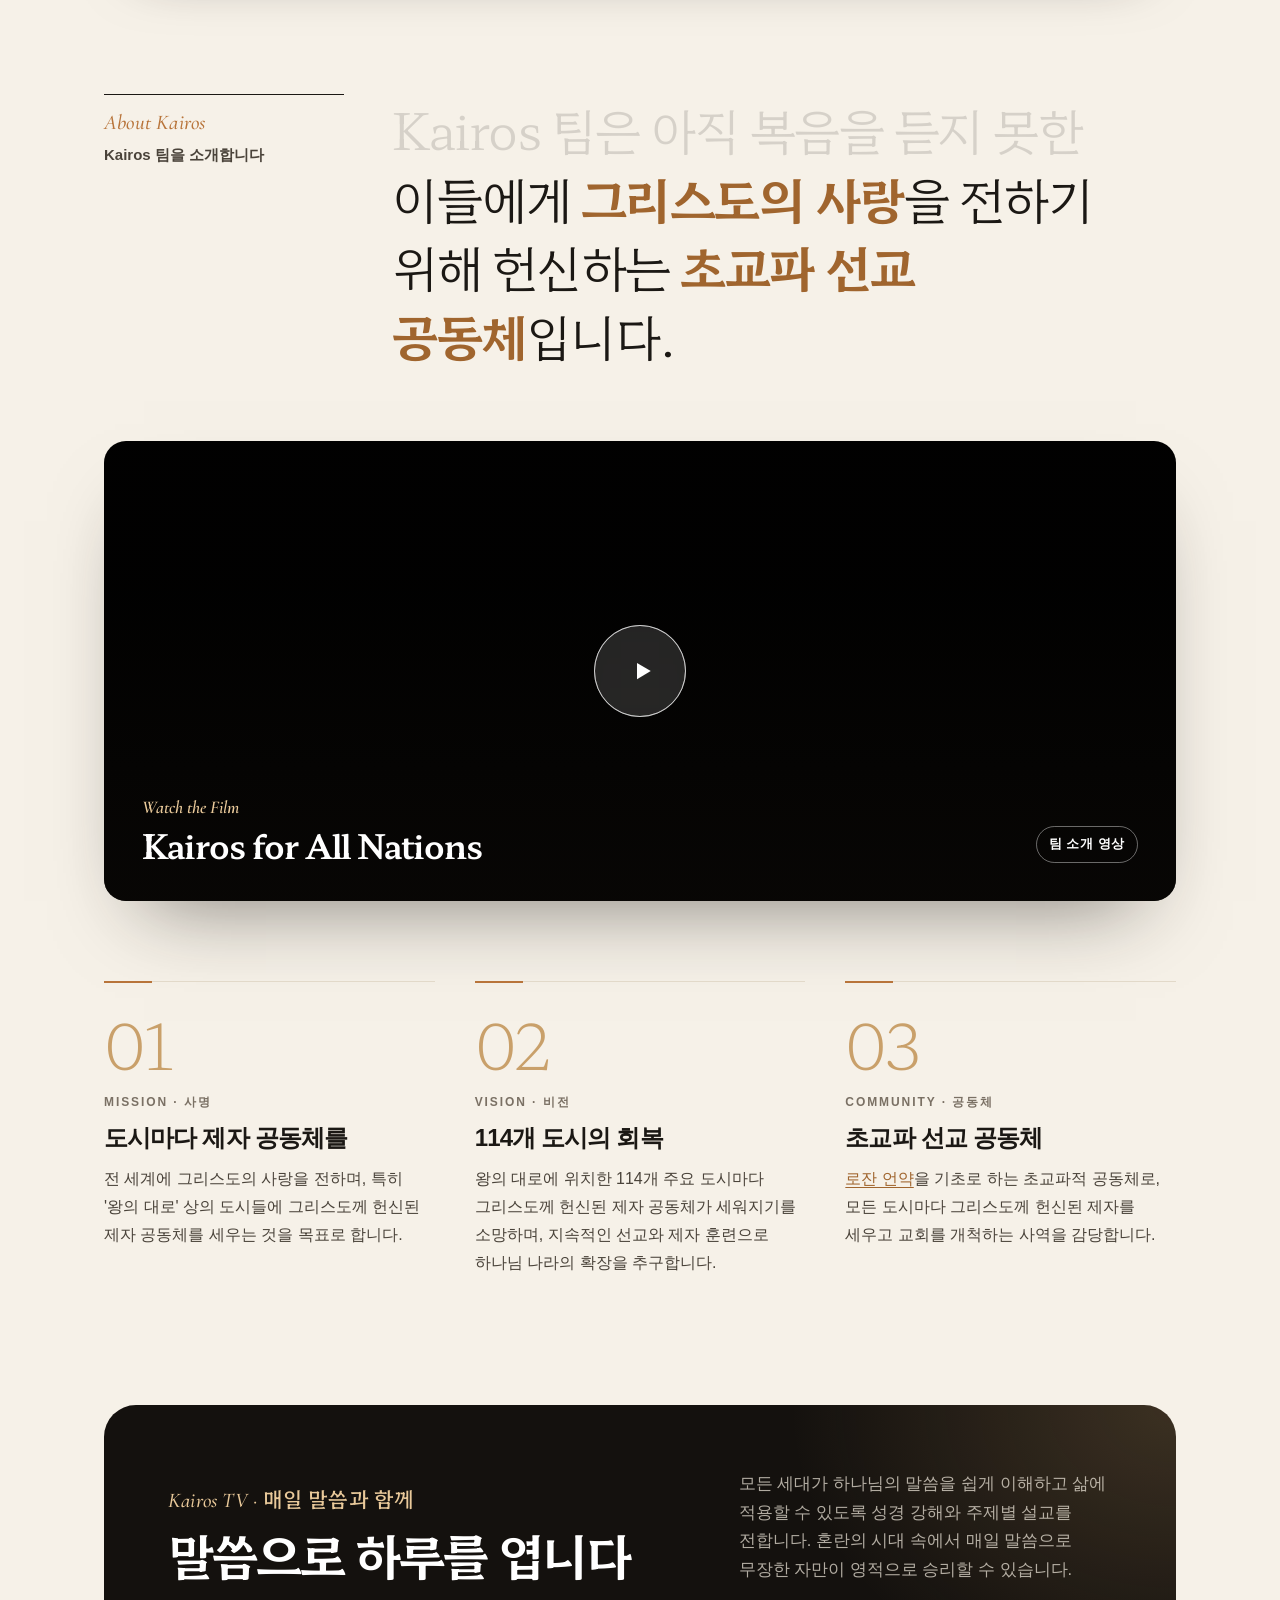
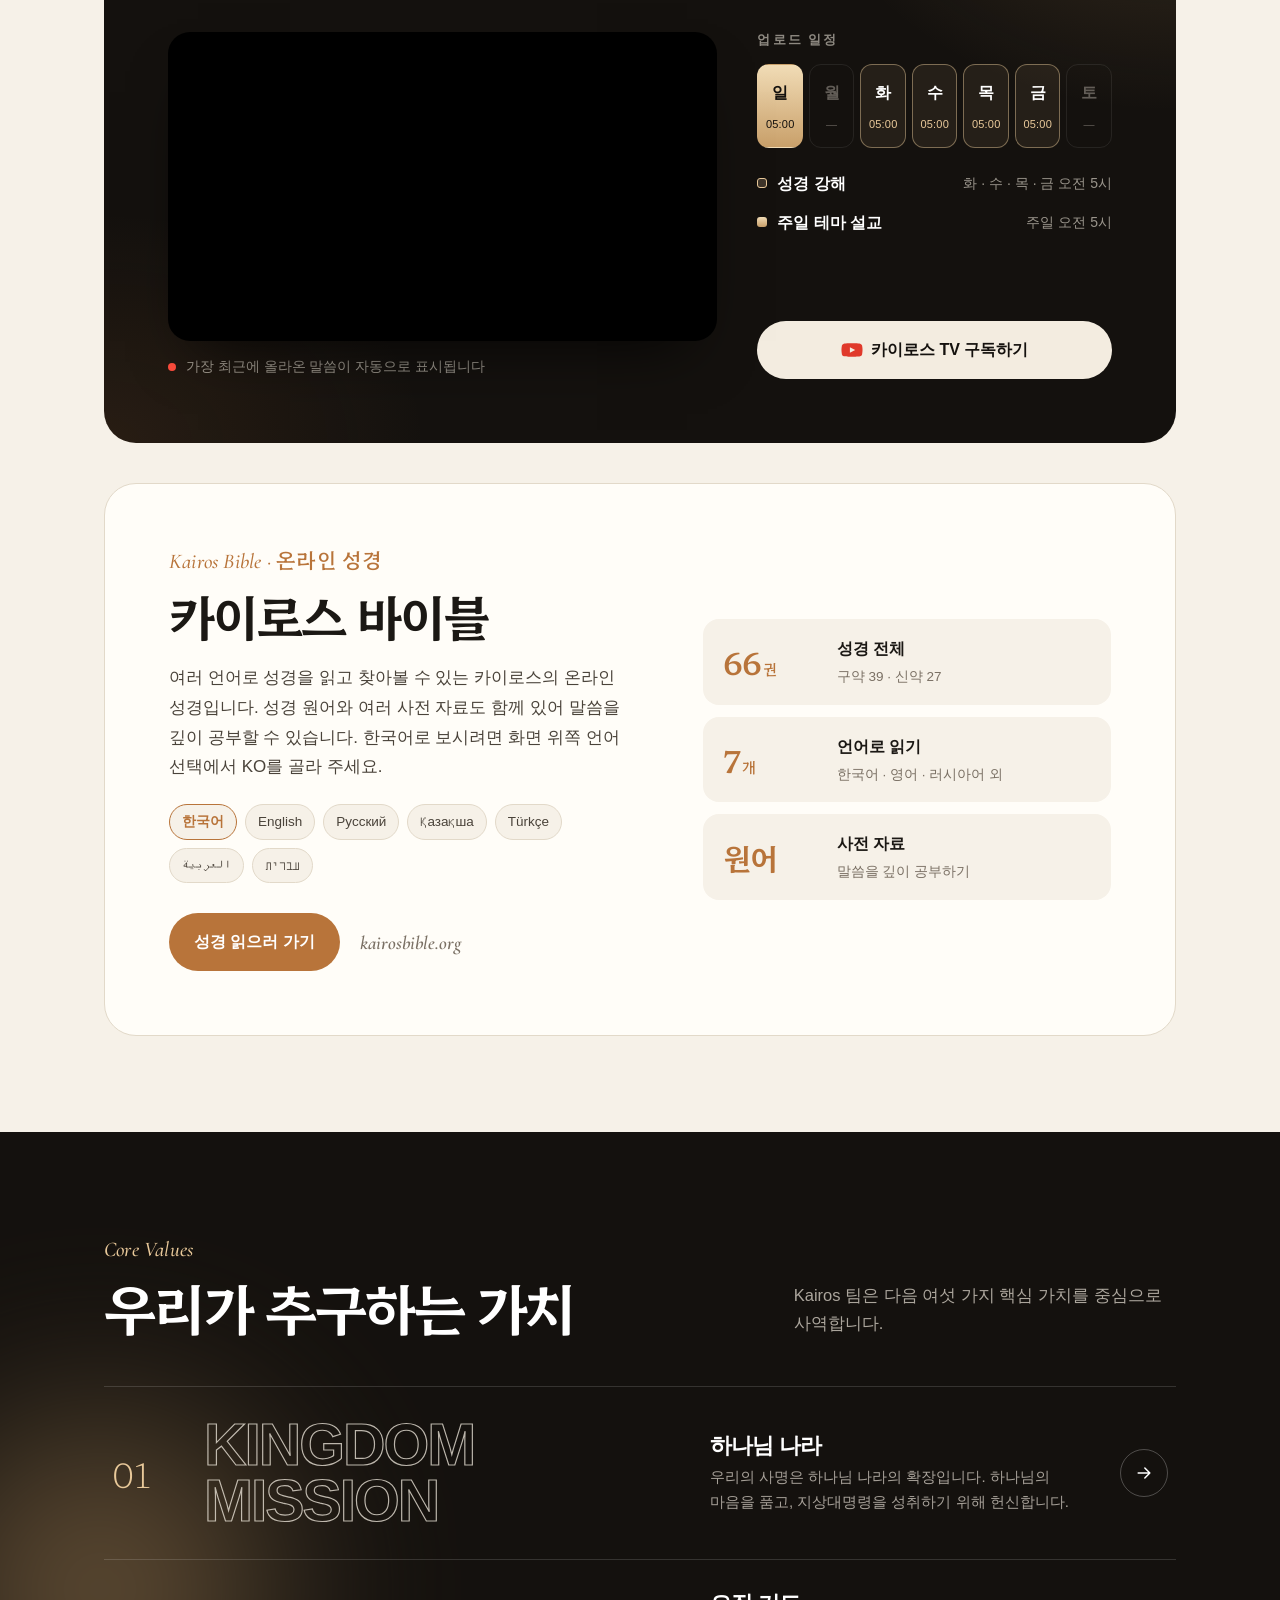
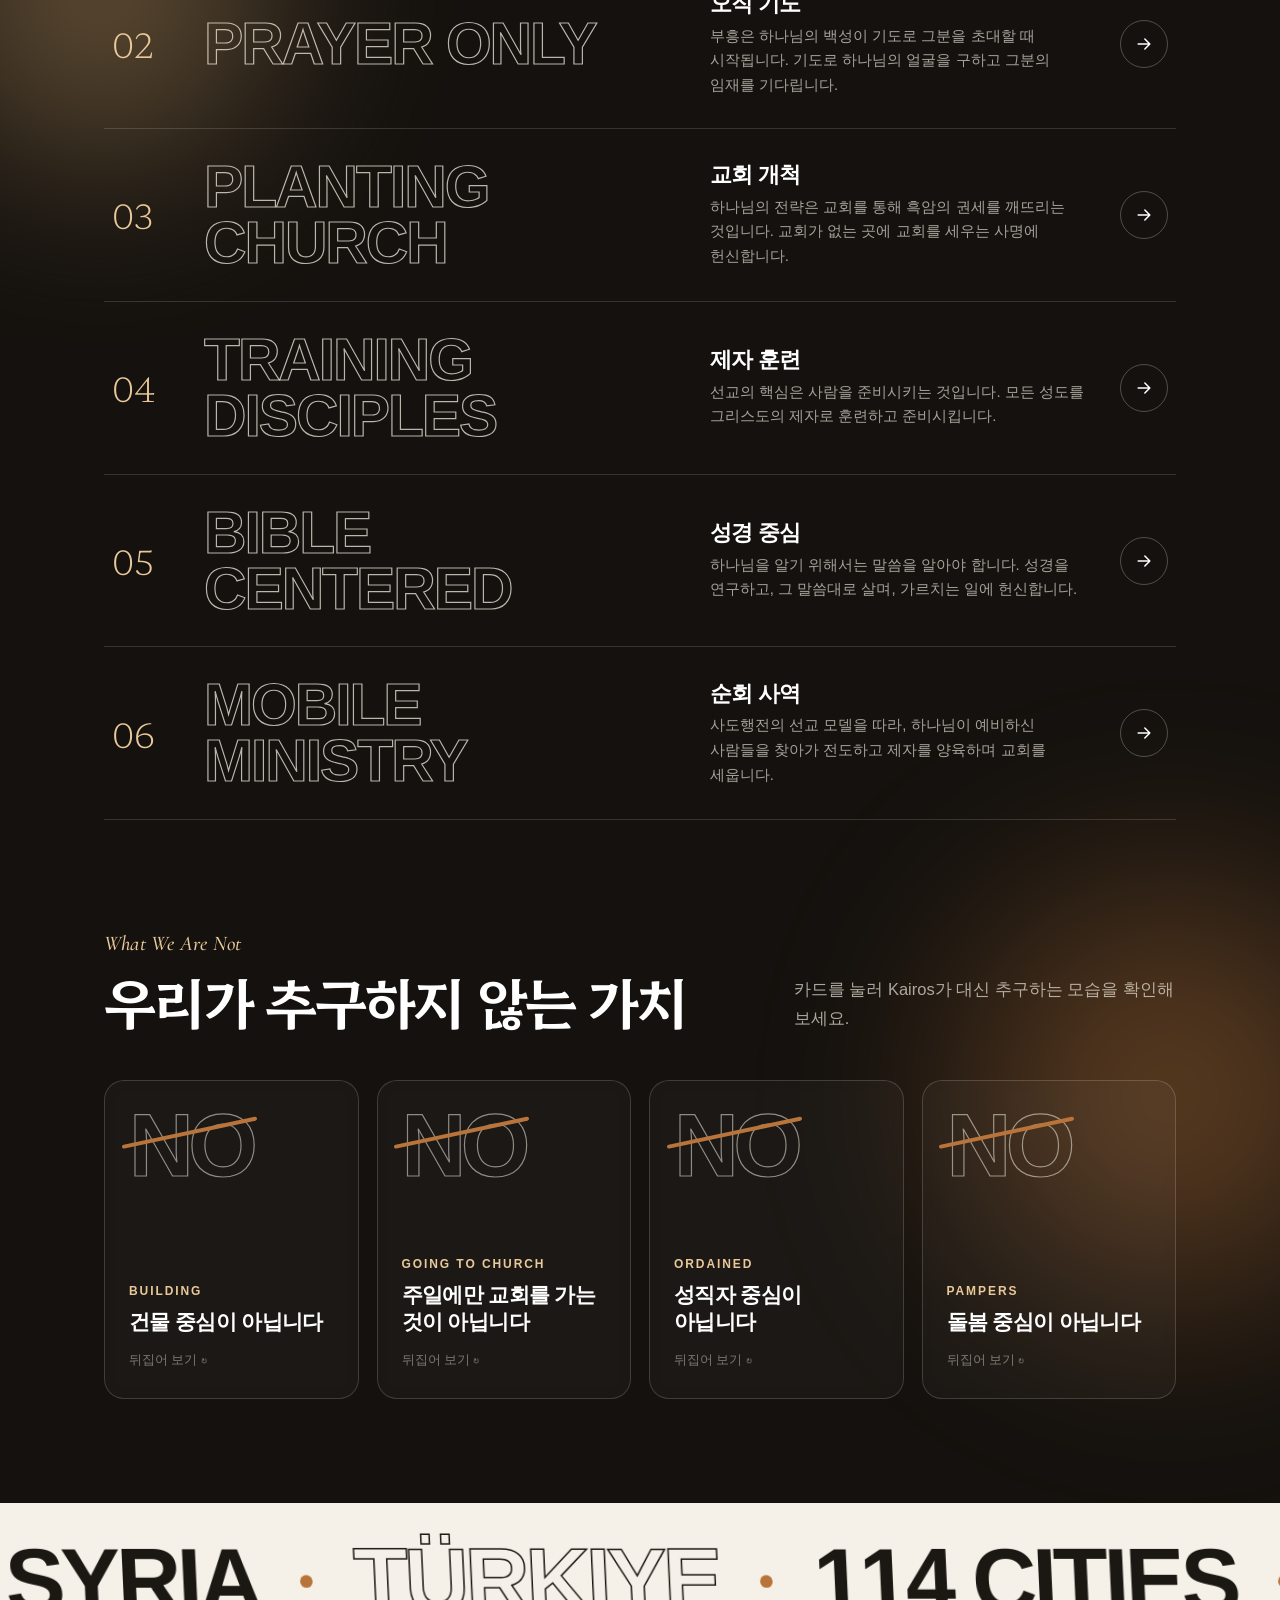
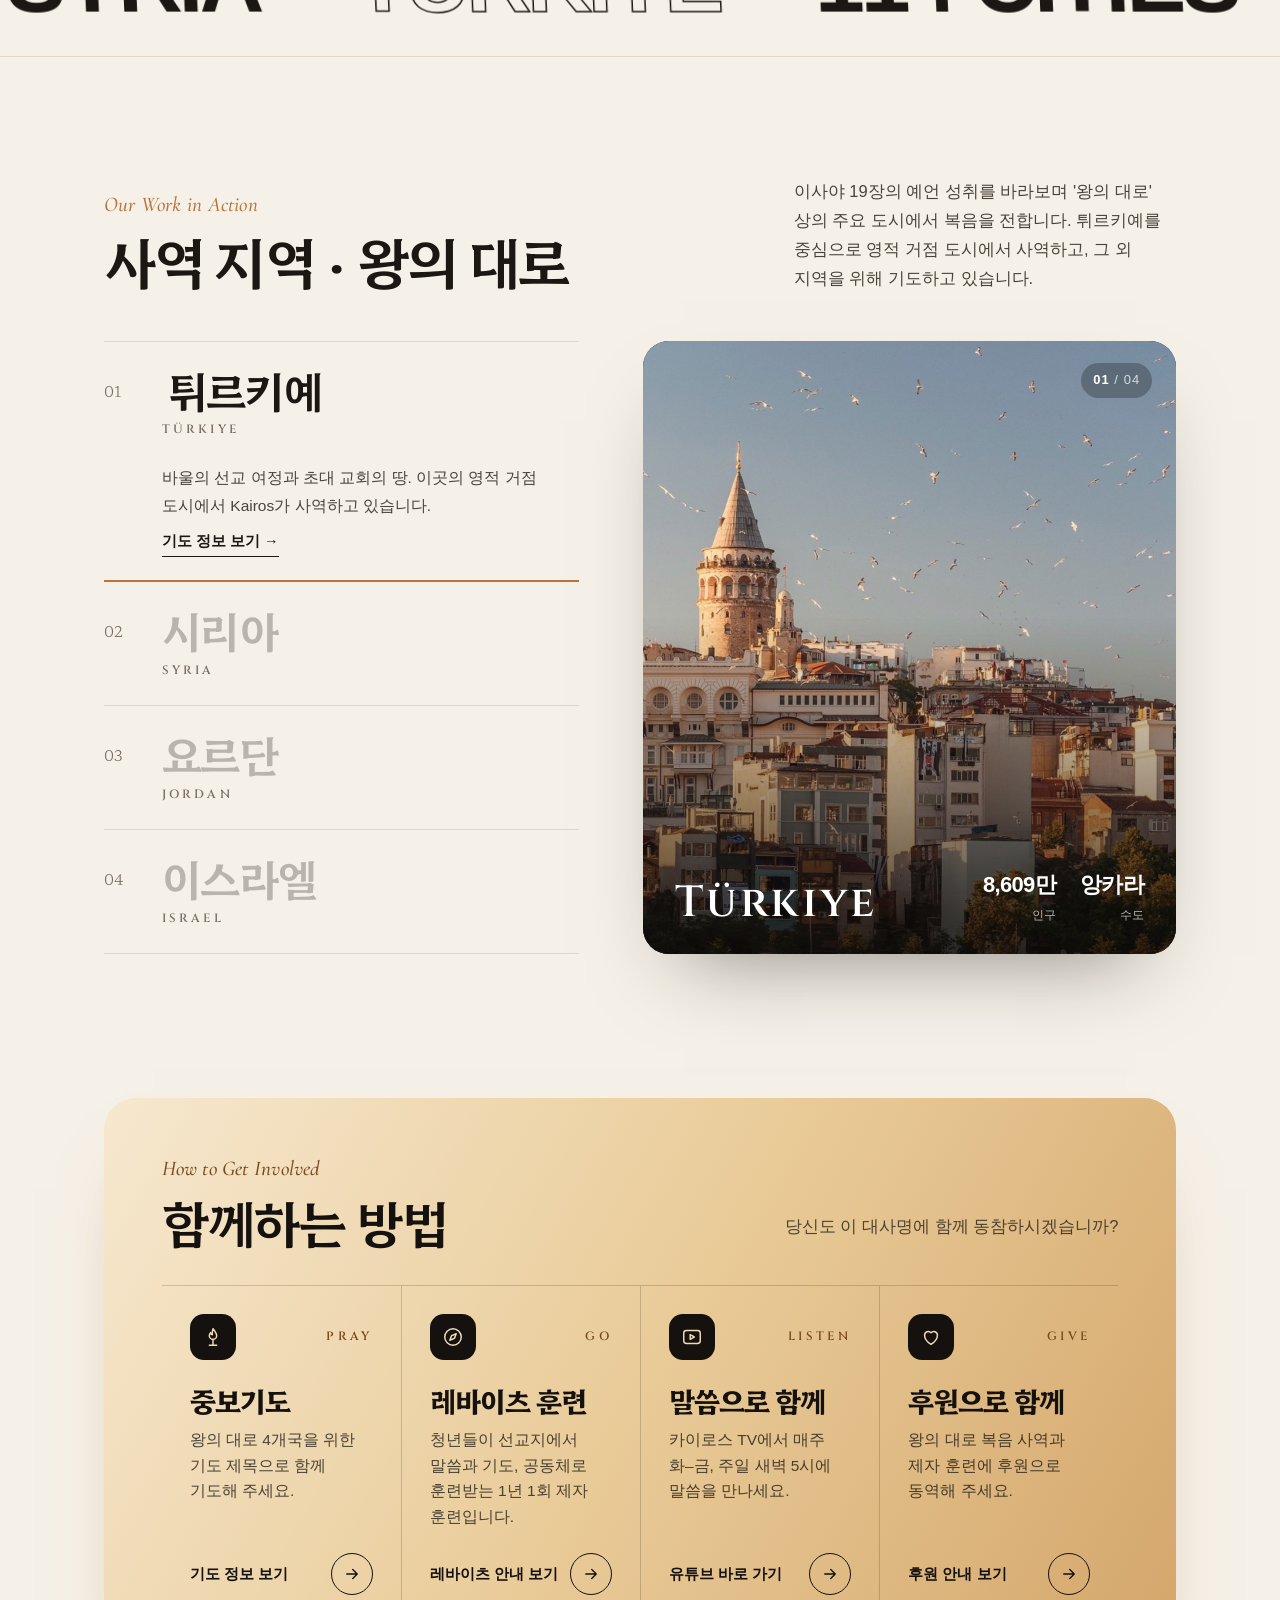
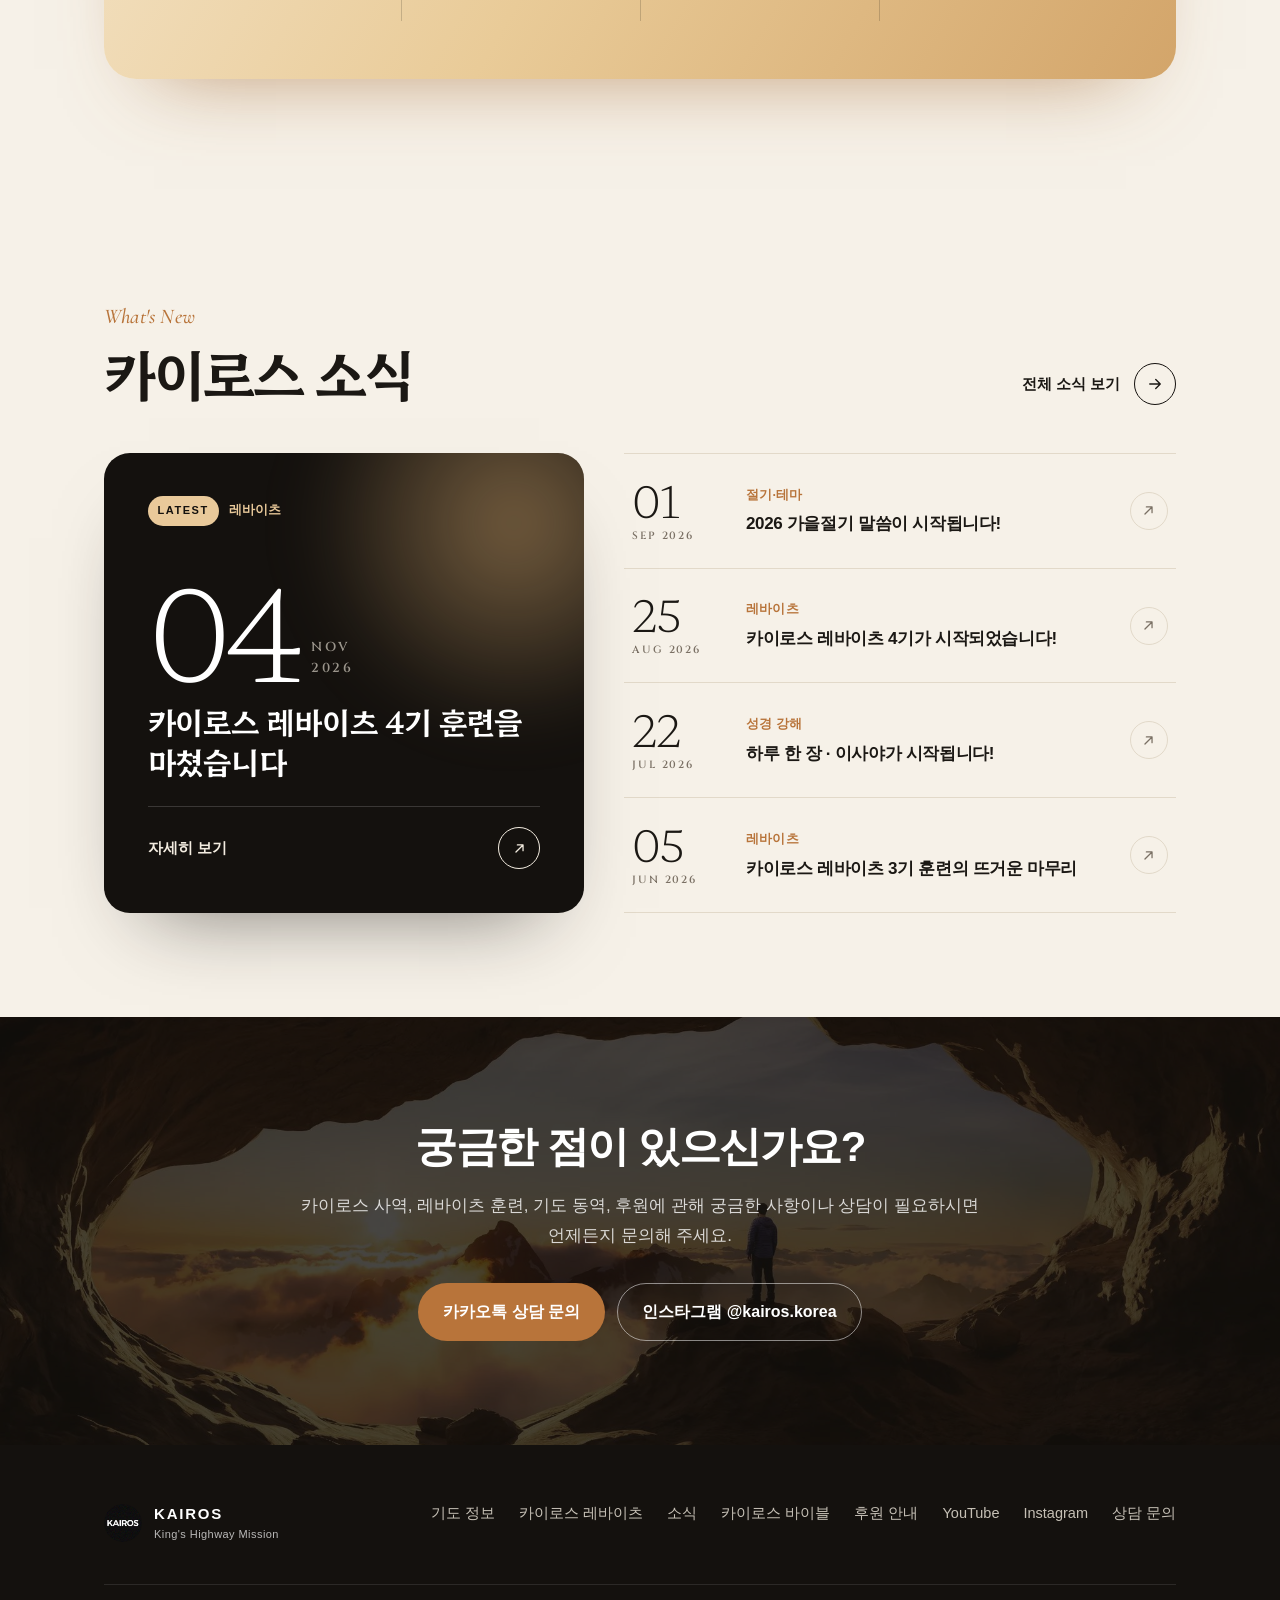
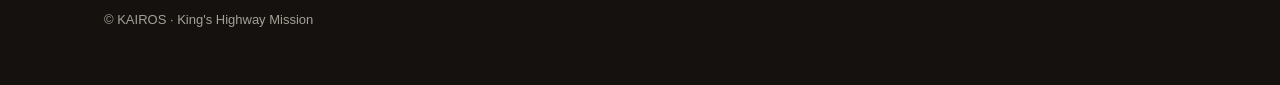
==== commit c660fa12: "Tighten gap between TV and Bible sections on home Co-Authored-By: Claude Opus 5.5 <noreply@anthropic" ====
--- a/index.html
+++ b/index.html
@@ -23,7 +23,7 @@
   <link rel="preconnect" href="https://fonts.gstatic.com" crossorigin>
   <link rel="stylesheet" href="https://cdn.jsdelivr.net/gh/orioncactus/pretendard@v1.3.9/dist/web/variable/pretendardvariable-dynamic-subset.min.css">
   <link href="https://fonts.googleapis.com/css2?family=Cinzel:wght@500;600&family=Cormorant+Garamond:ital,wght@1,500;1,600&family=Hahmlet:wght@200;300;500;600;700&family=Noto+Serif+KR:wght@500;700&display=swap" rel="stylesheet">
-  <link rel="stylesheet" href="assets/style.css?v=19">
+  <link rel="stylesheet" href="assets/style.css?v=20">
 </head>
 <body>
 
--- a/assets/style.css
+++ b/assets/style.css
@@ -325,7 +325,7 @@
 .pillar a { color: #a0652e; text-underline-offset: 3px; }
 
 /* ---------- kairos tv ---------- */
-.tv { padding-top: 24px; }
+.tv { padding-top: 24px; padding-bottom: 40px; }
 .tv-panel {
   position: relative; overflow: hidden; border-radius: 32px; color: #f3ece0; padding: clamp(32px, 5vw, 72px);
   background:
@@ -1311,7 +1311,7 @@
 @media (max-width: 720px) { .bible-embed { padding: 24px 0 64px; } .bible-frame iframe { height: 78vh; min-height: 480px; } }
 
 /* ---------- 홈: 카이로스 바이블 ---------- */
-.bible-home { padding: 72px 0 96px; }
+.bible-home { padding: 0 0 96px; }
 .bh-card { display: grid; grid-template-columns: 1.15fr 1fr; gap: clamp(28px, 5vw, 72px); align-items: center; background: var(--paper); border: 1px solid var(--line); border-radius: 32px; padding: clamp(28px, 5vw, 64px); }
 .bh-text { min-width: 0; }
 .bh-text h2 { font-family: "Hahmlet", var(--serif); font-weight: 600; font-size: clamp(32px, 3.9vw, 52px); letter-spacing: -0.04em; line-height: 1.2; }
@@ -1335,4 +1335,4 @@
   .bh-feats span { font-size: 14px; }
   .bh-feats em { display: none; }
 }
-@media (max-width: 860px) { .bh-card { grid-template-columns: 1fr; border-radius: 24px; } .bible-home { padding: 48px 0 64px; } }
+@media (max-width: 860px) { .bh-card { grid-template-columns: 1fr; border-radius: 24px; } .bible-home { padding: 0 0 64px; } }
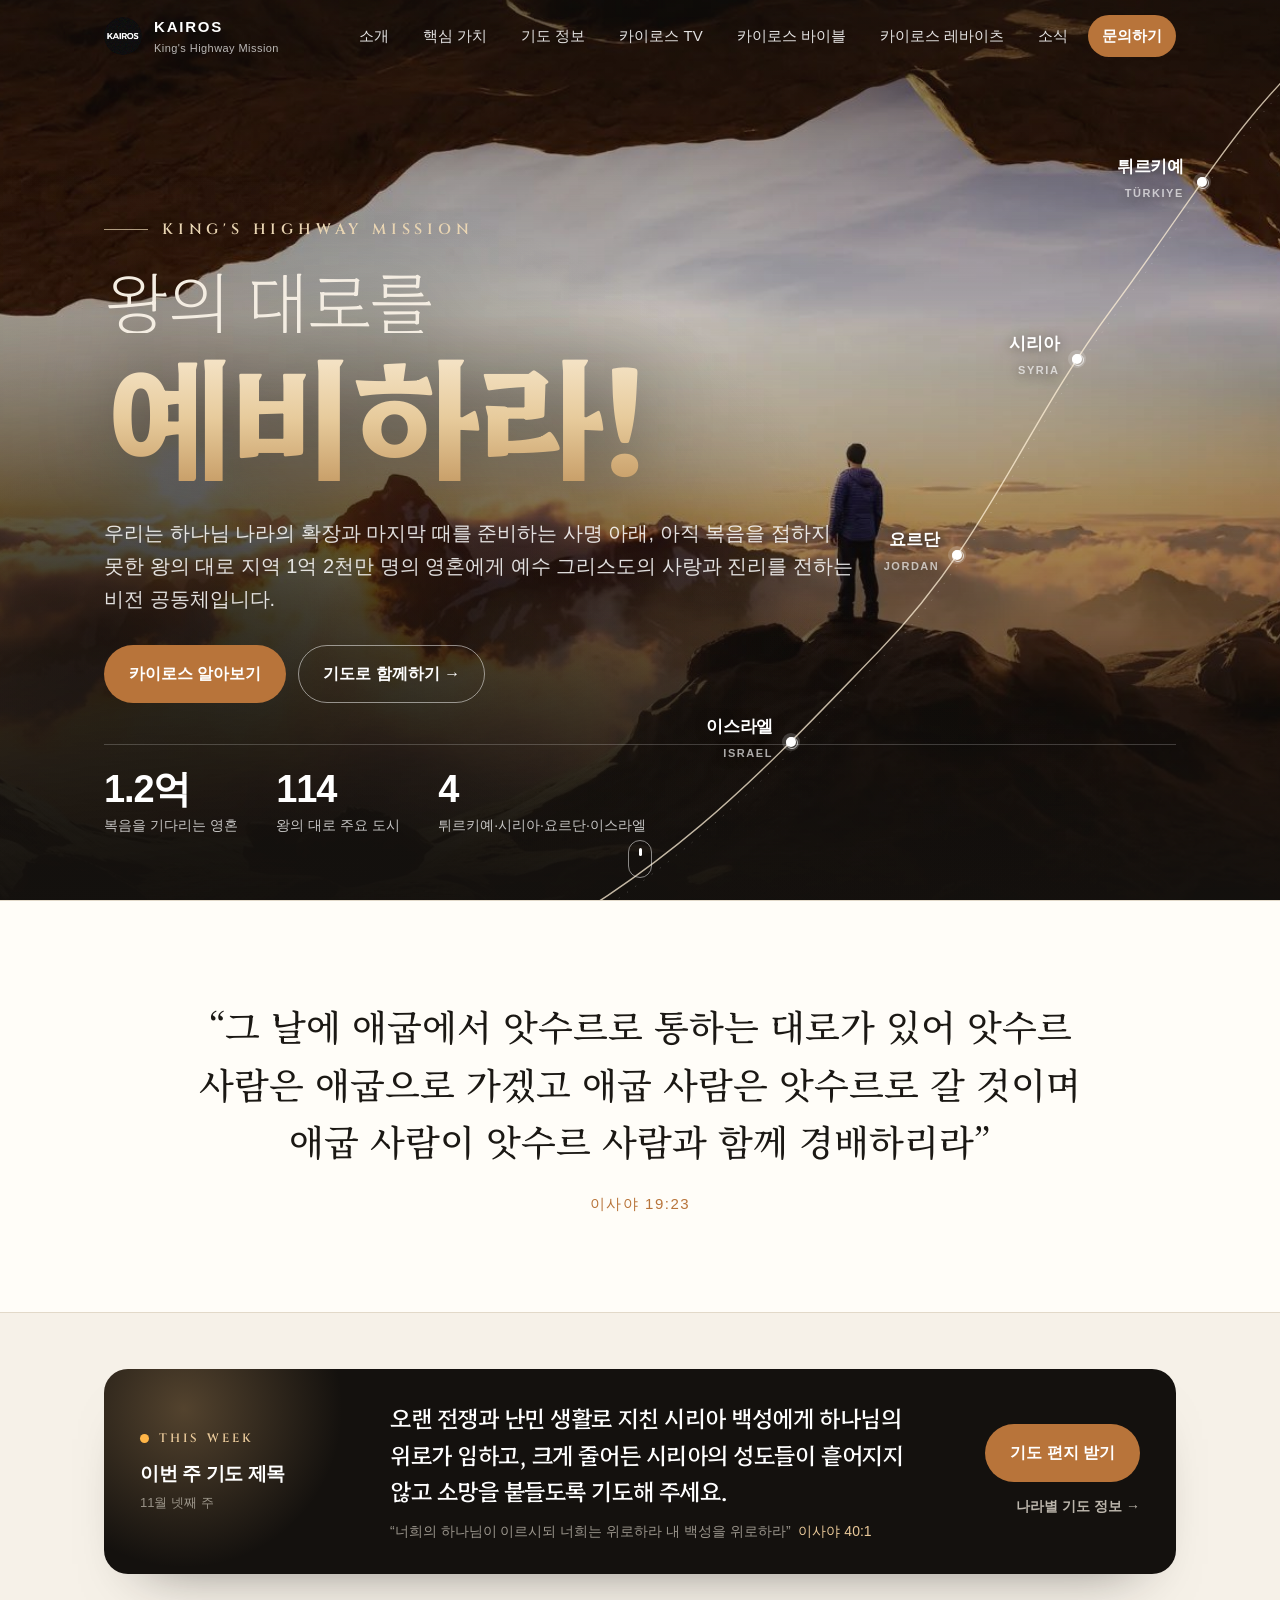
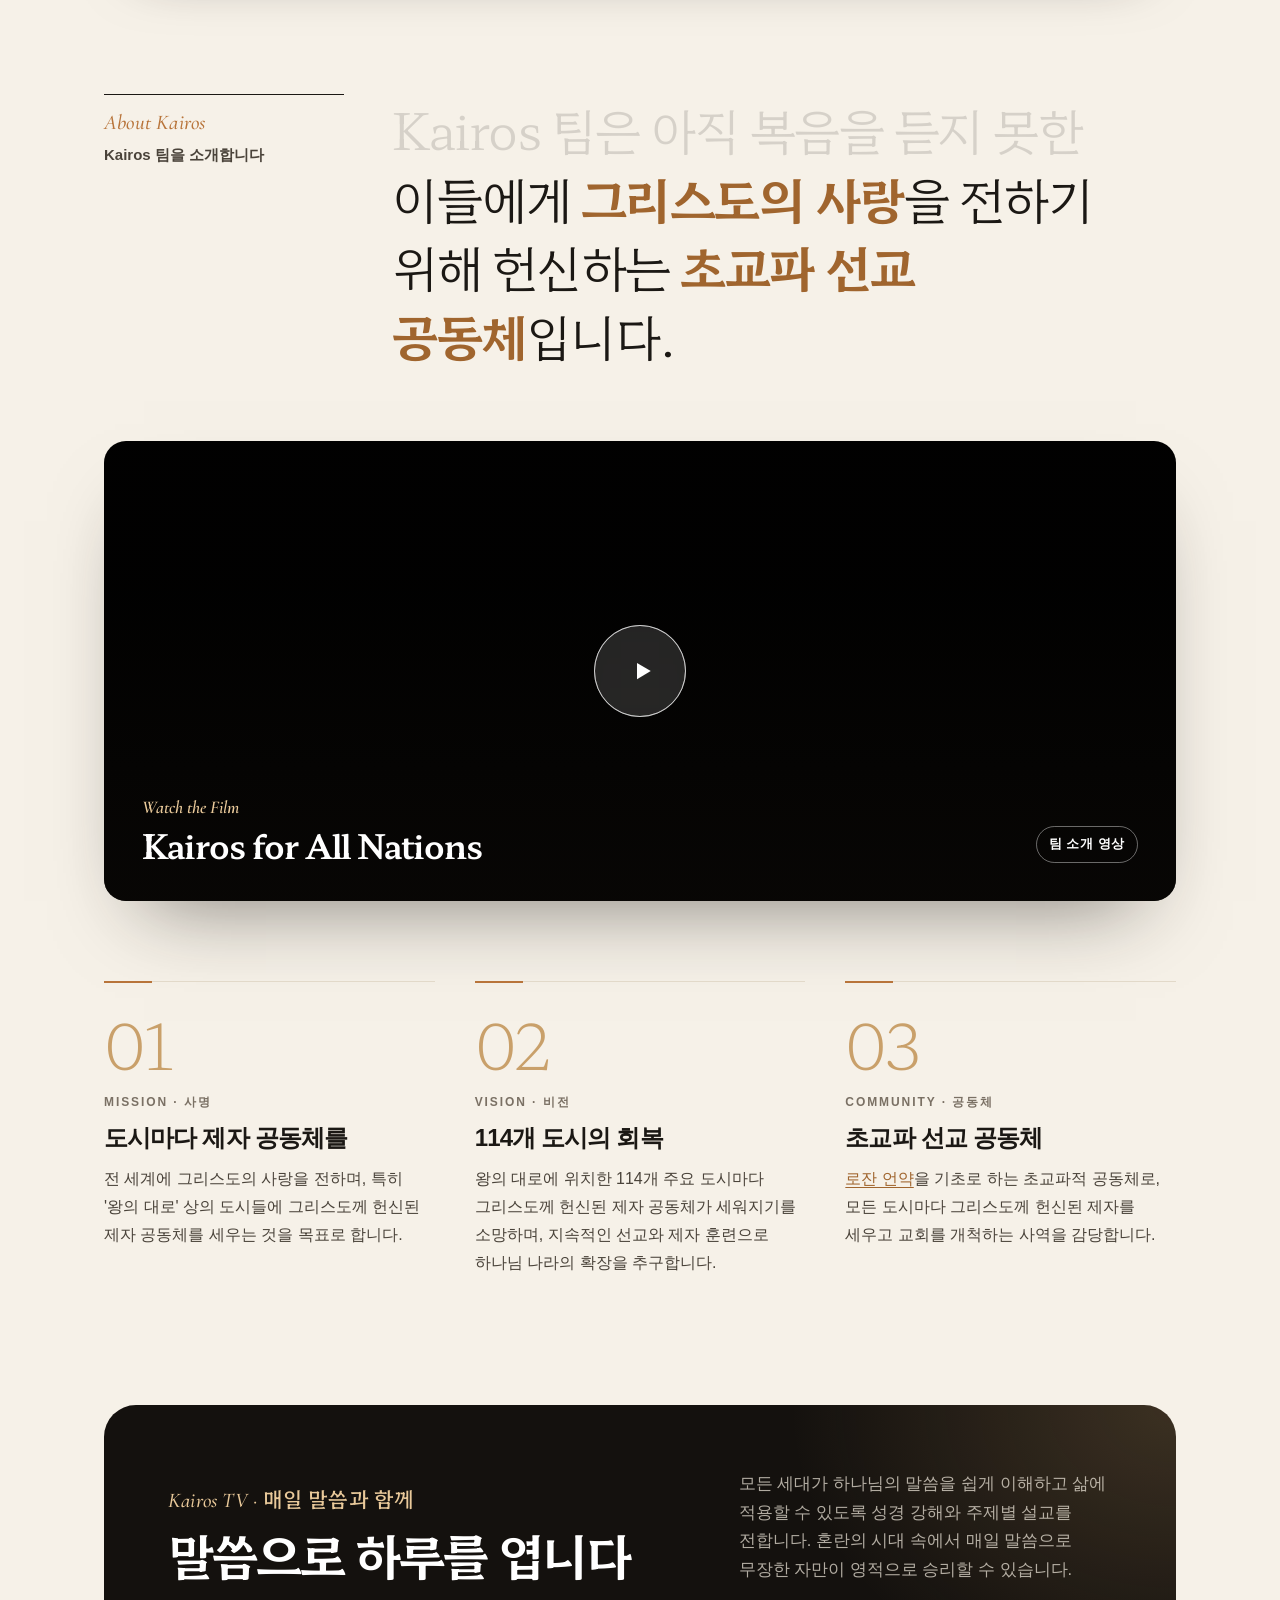
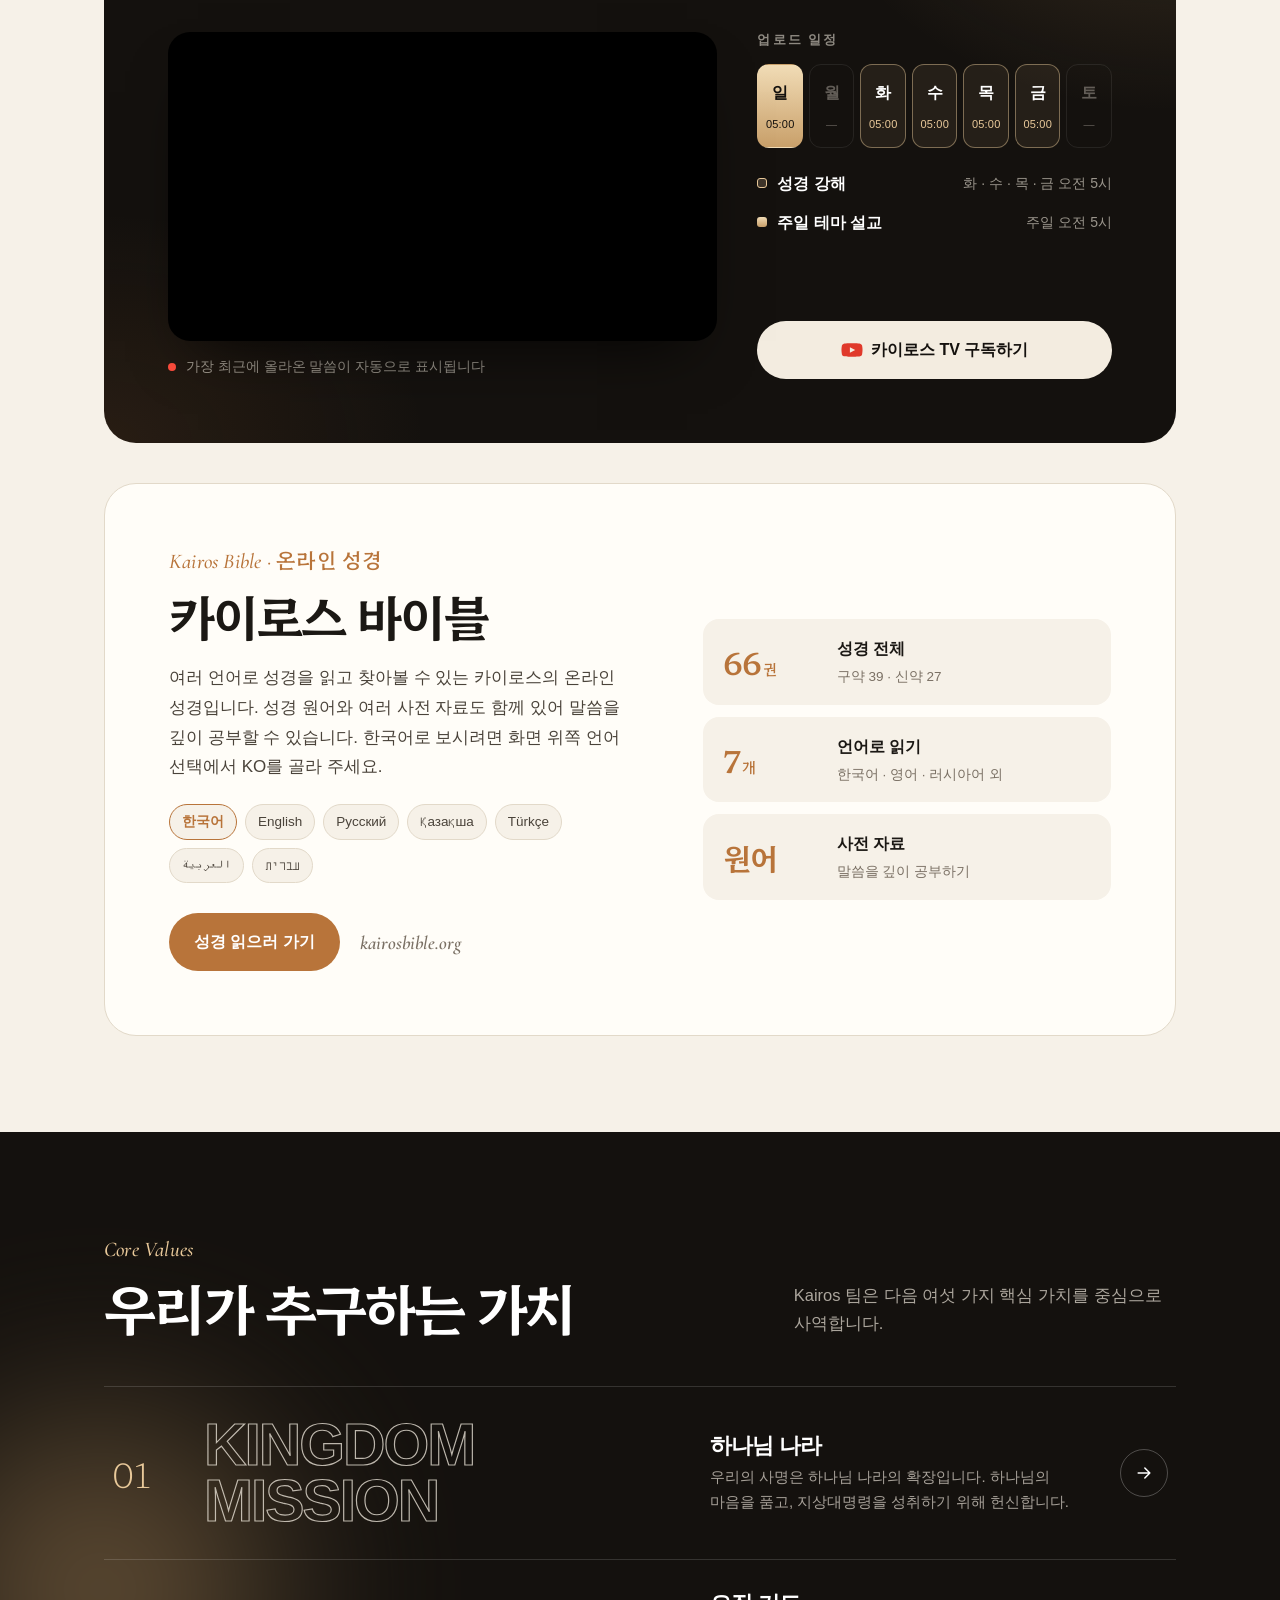
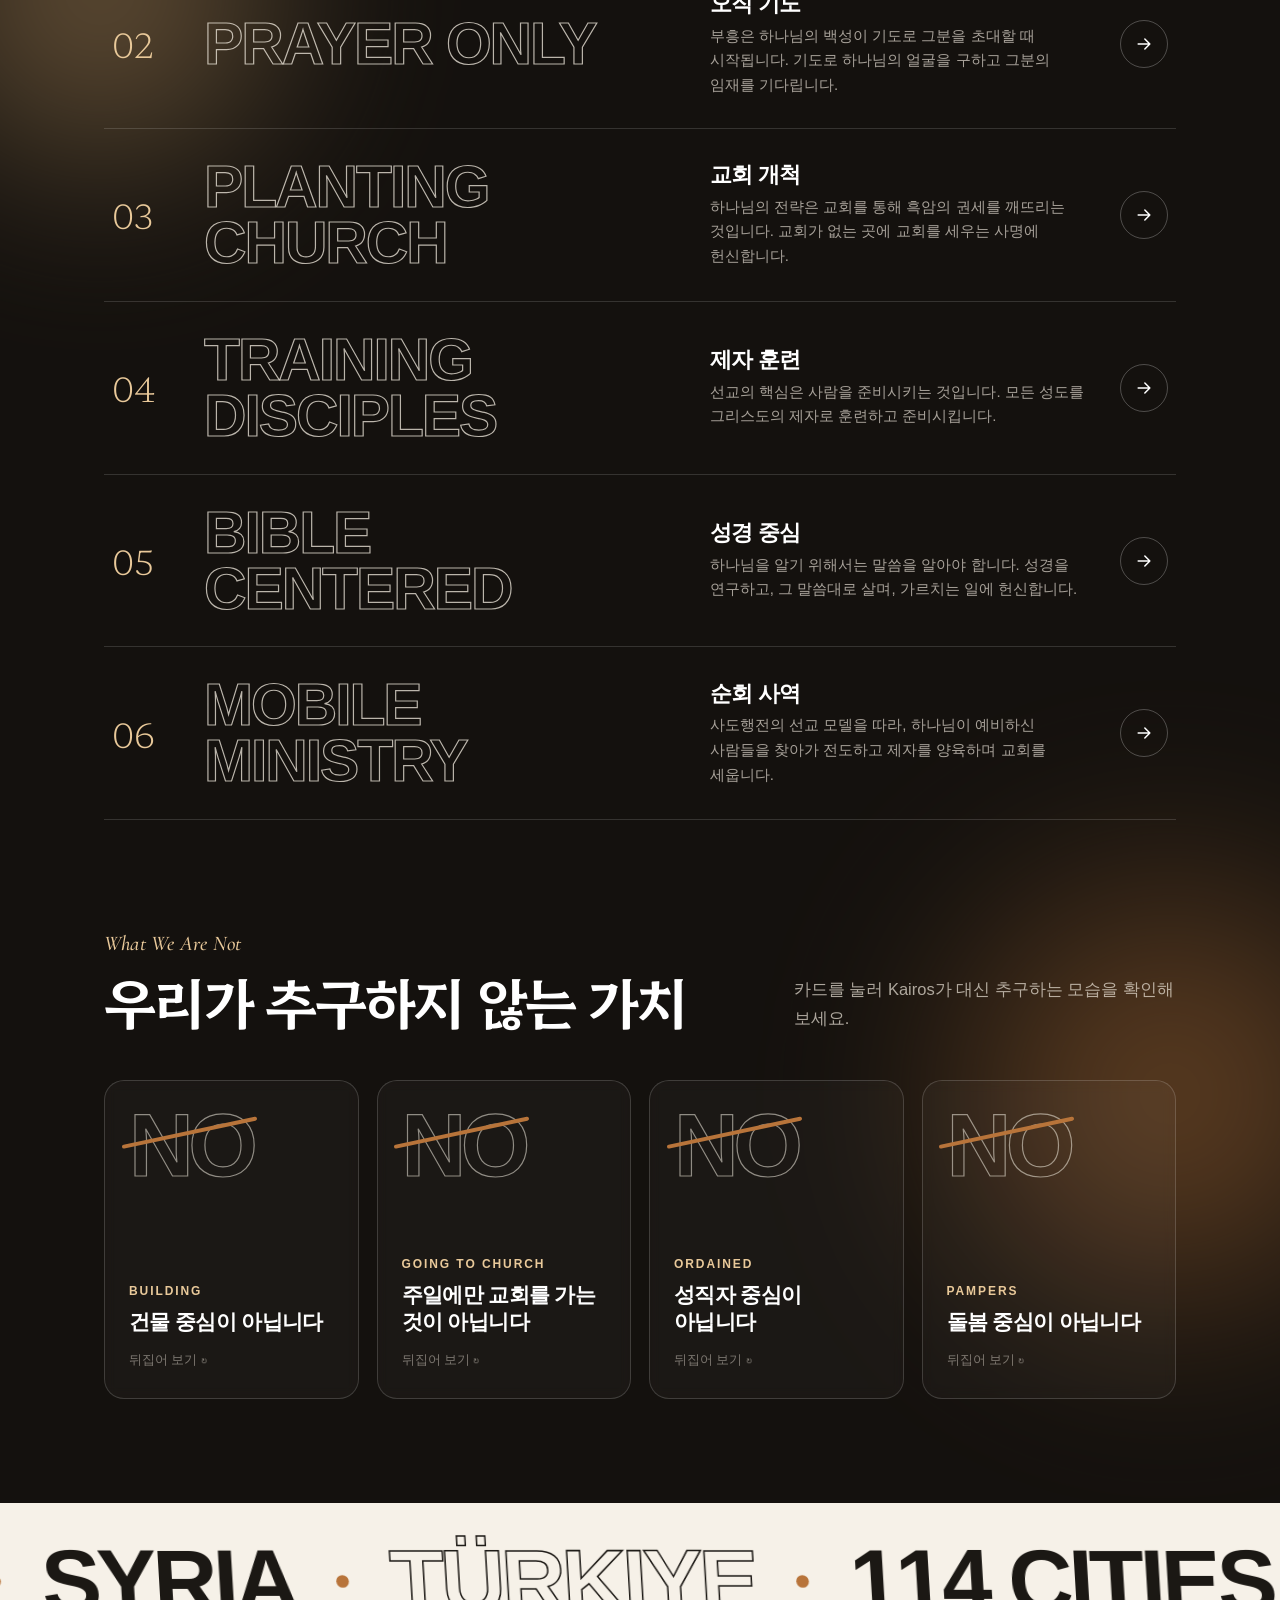
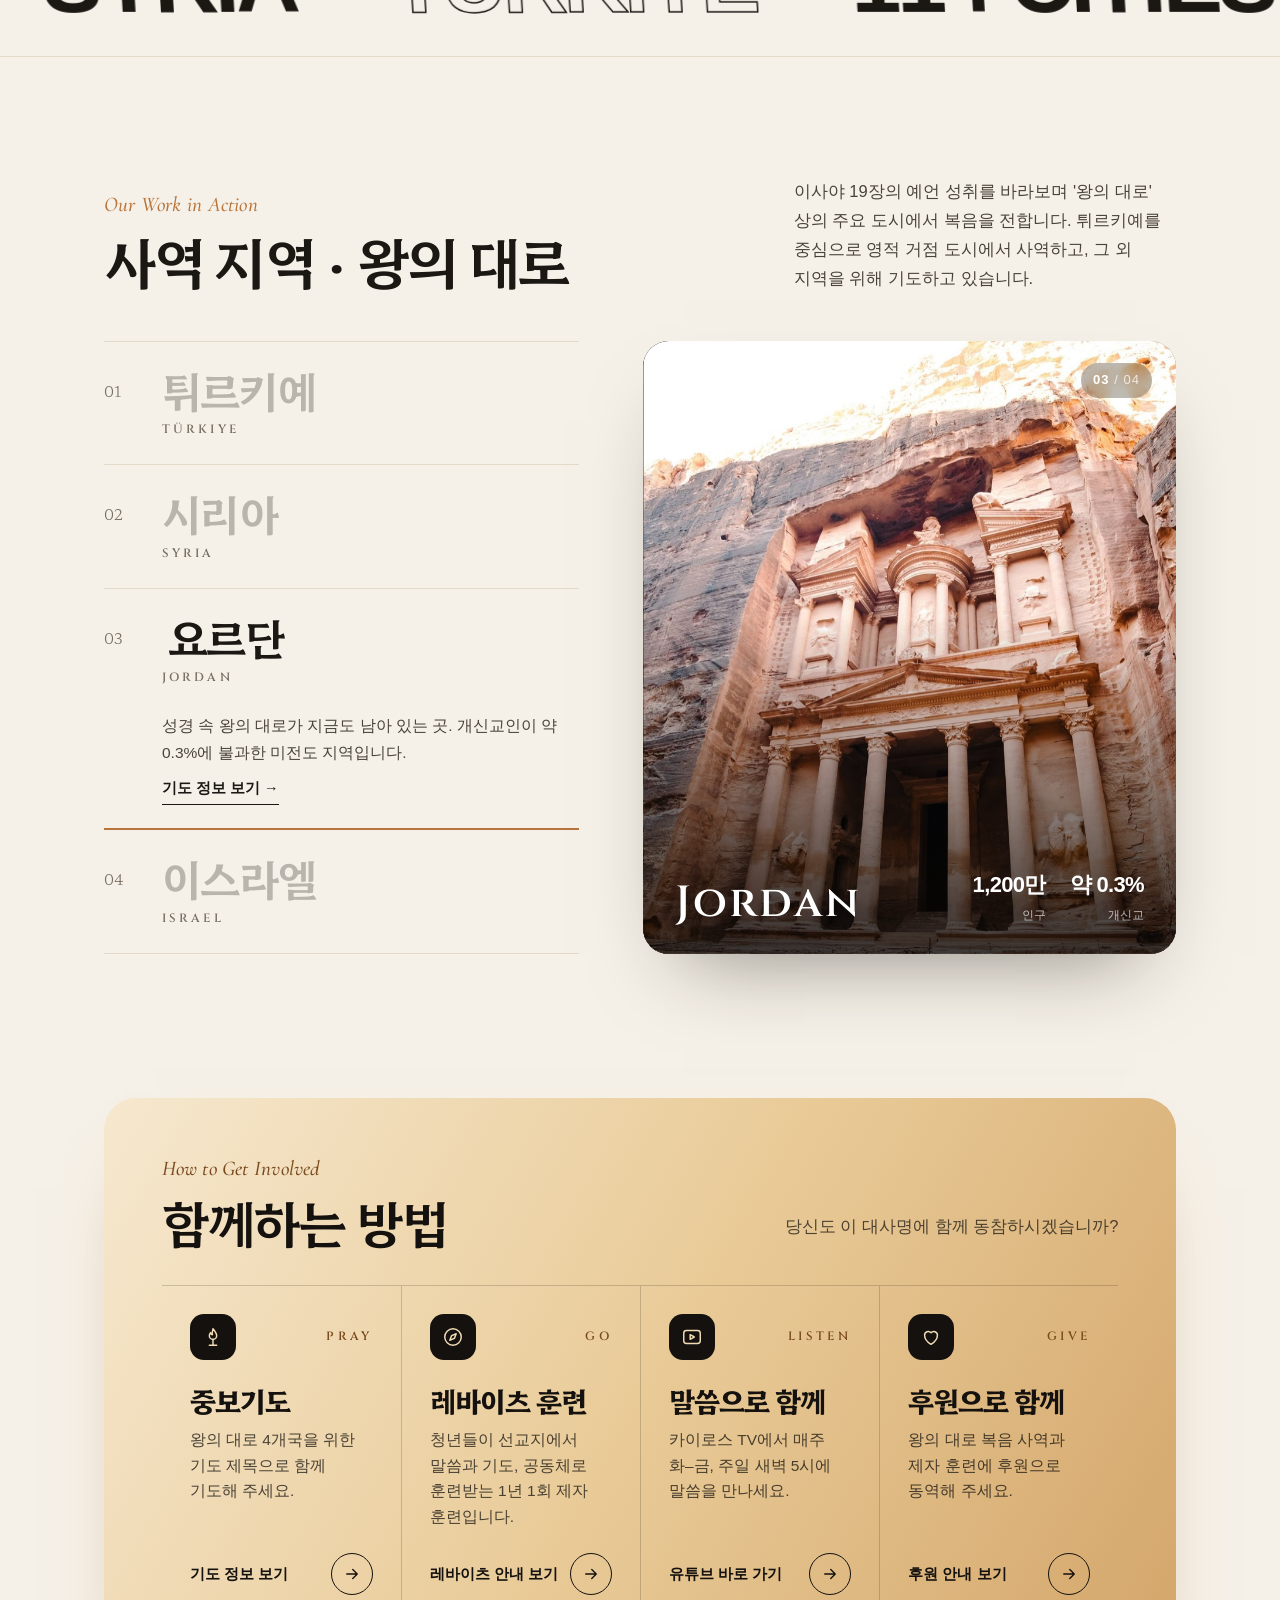
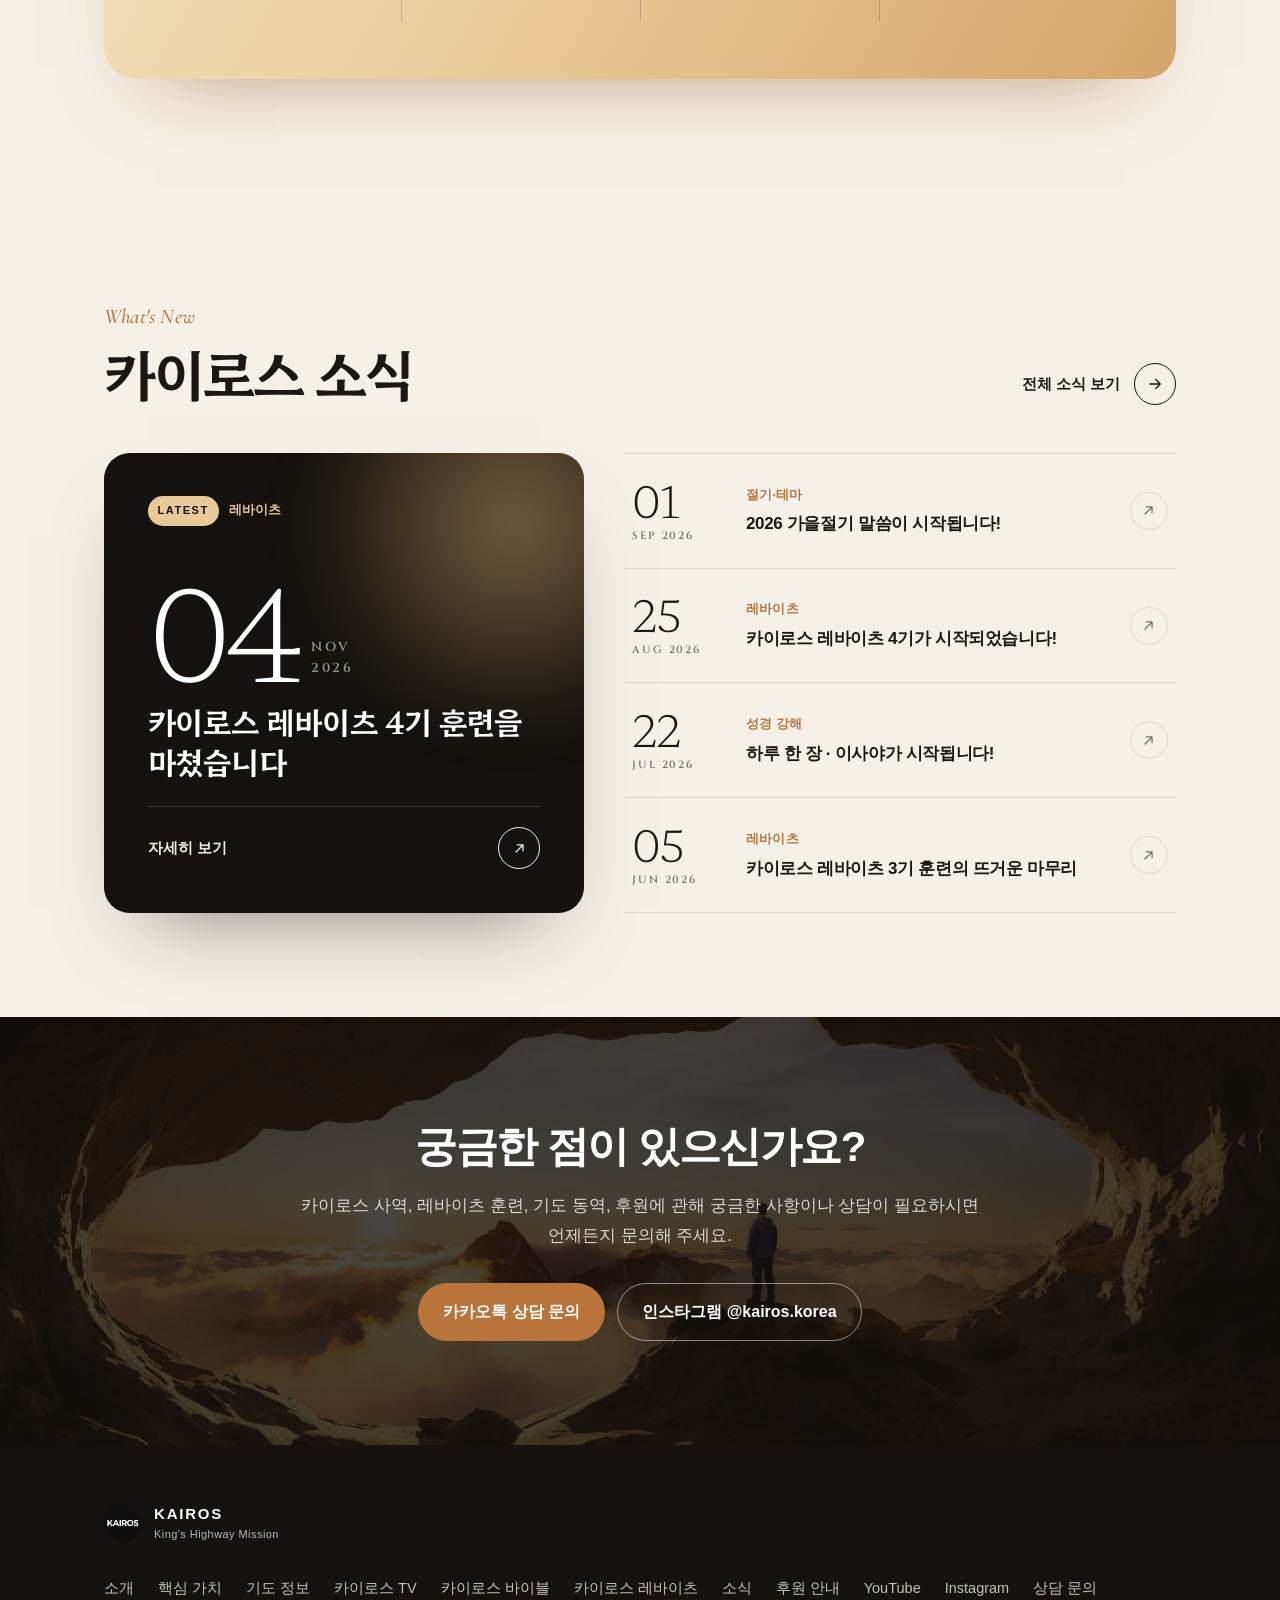
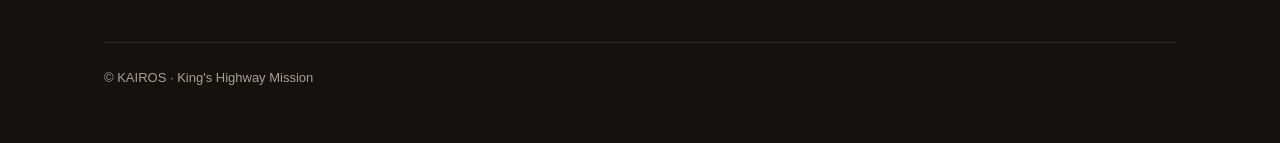
==== commit 1bb14cd9: "Match footer links to top menu order Co-Authored-By: Claude Opus 5.5 <noreply@anthropic.com>" ====
--- a/index.html
+++ b/index.html
@@ -488,10 +488,13 @@
     <div class="footer-grid">
       <a class="brand" href="index.html"><img src="assets/img/logo.png" alt=""><span>KAIROS<small>King's Highway Mission</small></span></a>
       <div class="footer-links">
+        <a href="#about">소개</a>
+        <a href="#values">핵심 가치</a>
         <a href="prayer.html">기도 정보</a>
+        <a href="#tv">카이로스 TV</a>
+        <a href="bible.html">카이로스 바이블</a>
         <a href="levites.html">카이로스 레바이츠</a>
         <a href="news.html">소식</a>
-        <a href="bible.html">카이로스 바이블</a>
         <a href="give.html">후원 안내</a>
         <a href="https://www.youtube.com/@kairos_tv" target="_blank" rel="noopener">YouTube</a>
         <a href="https://instagram.com/kairos.korea" target="_blank" rel="noopener">Instagram</a>
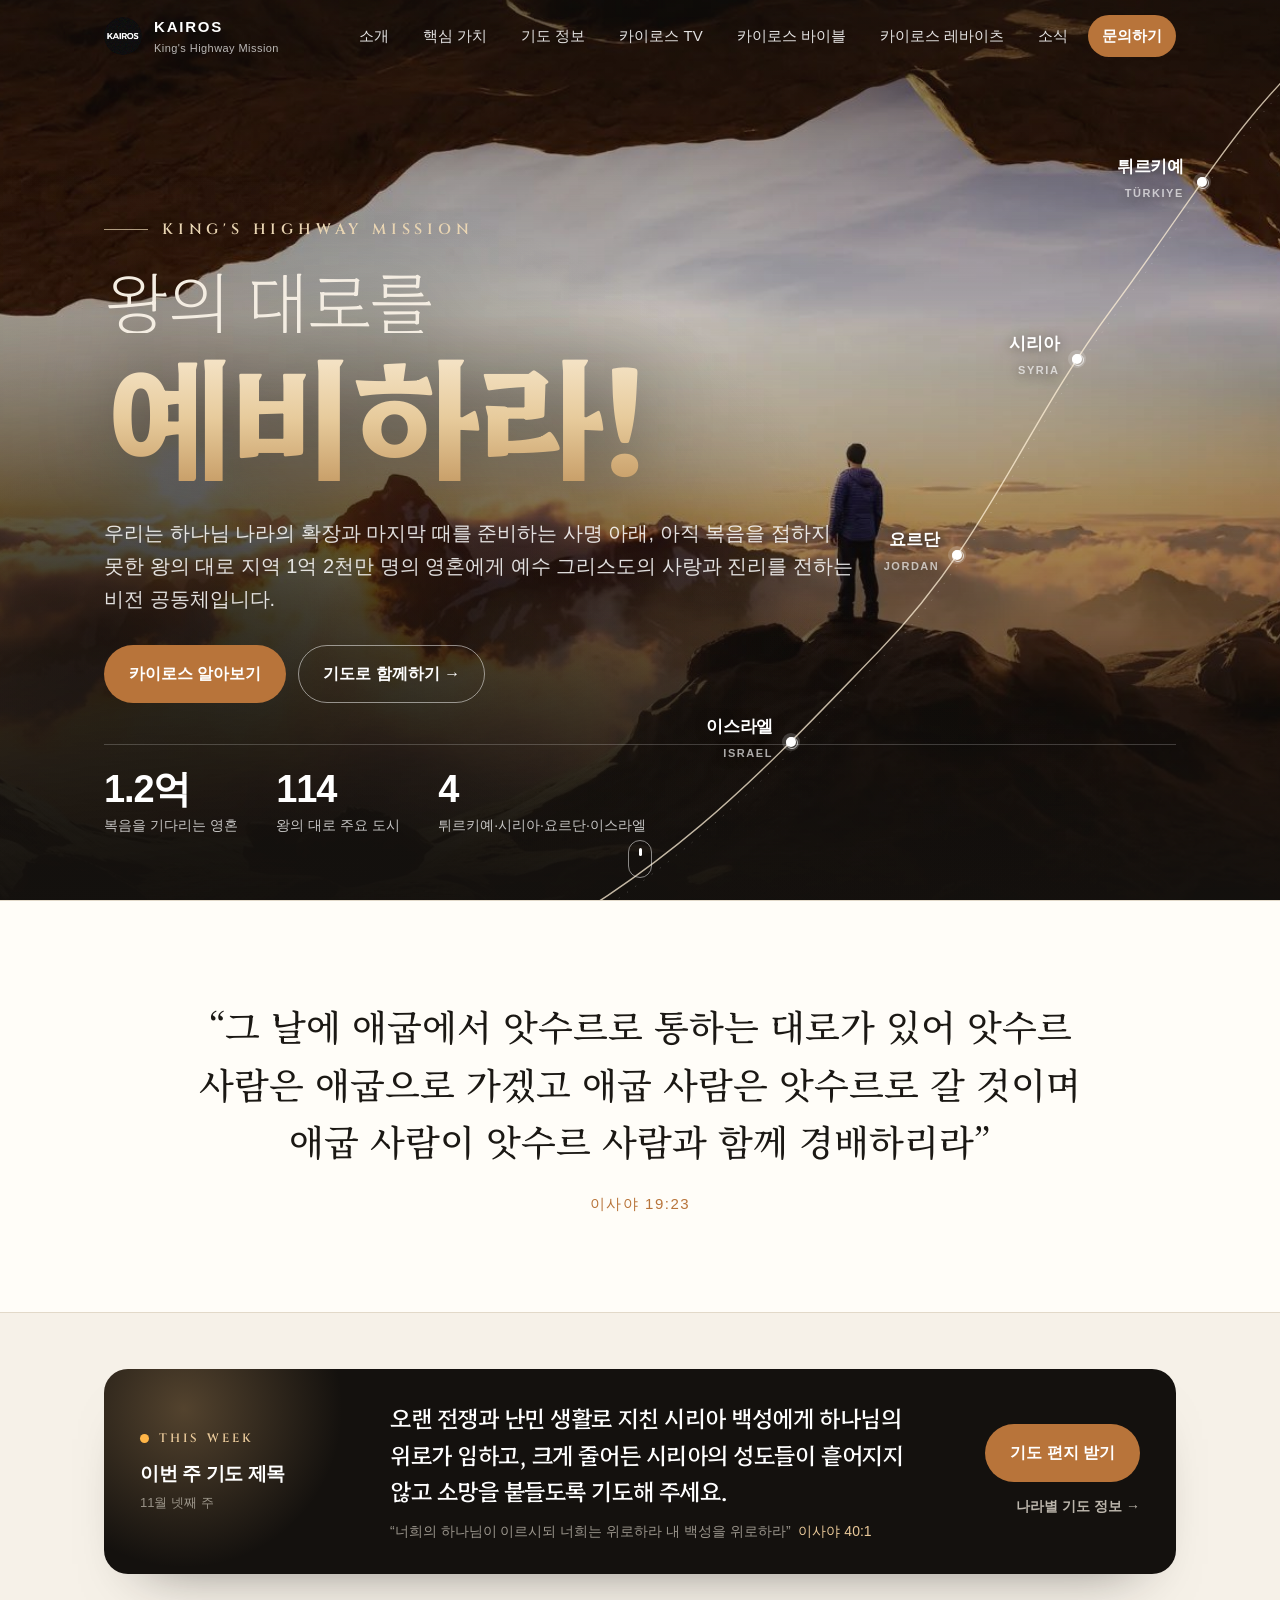
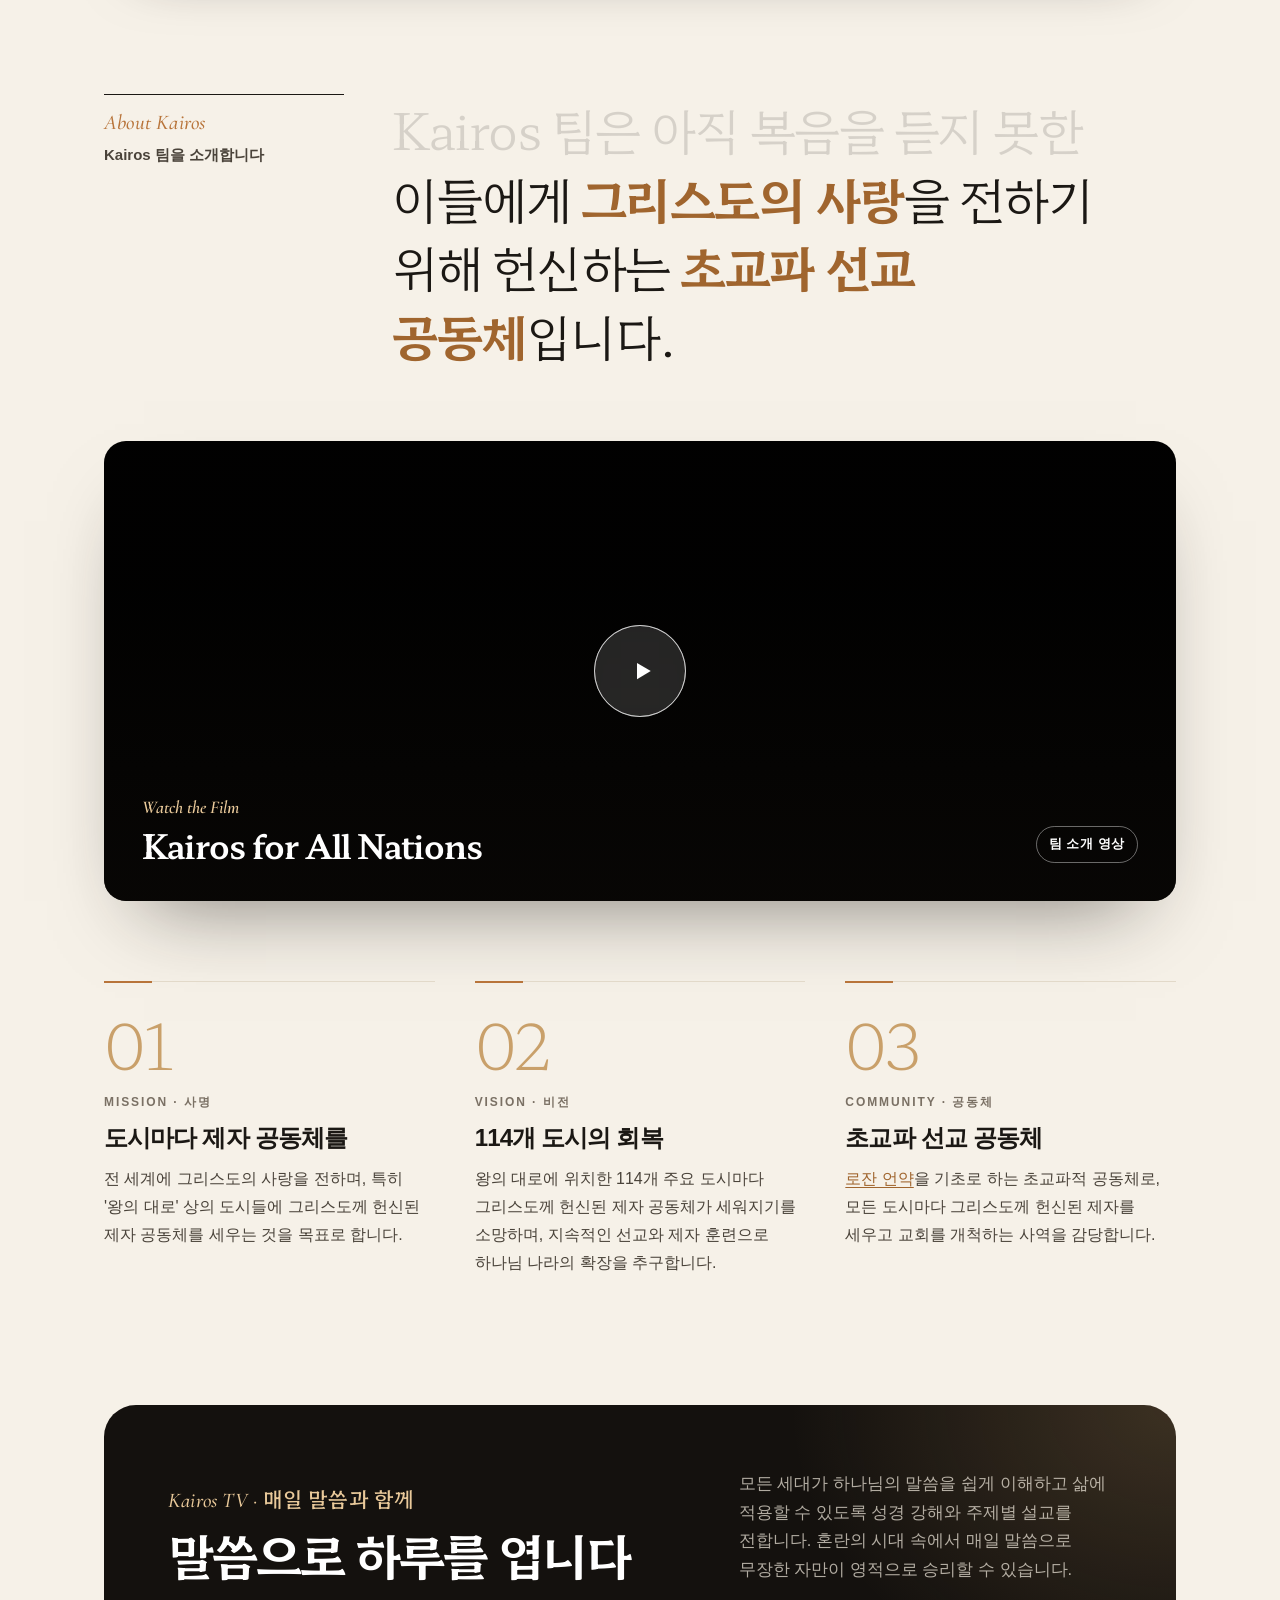
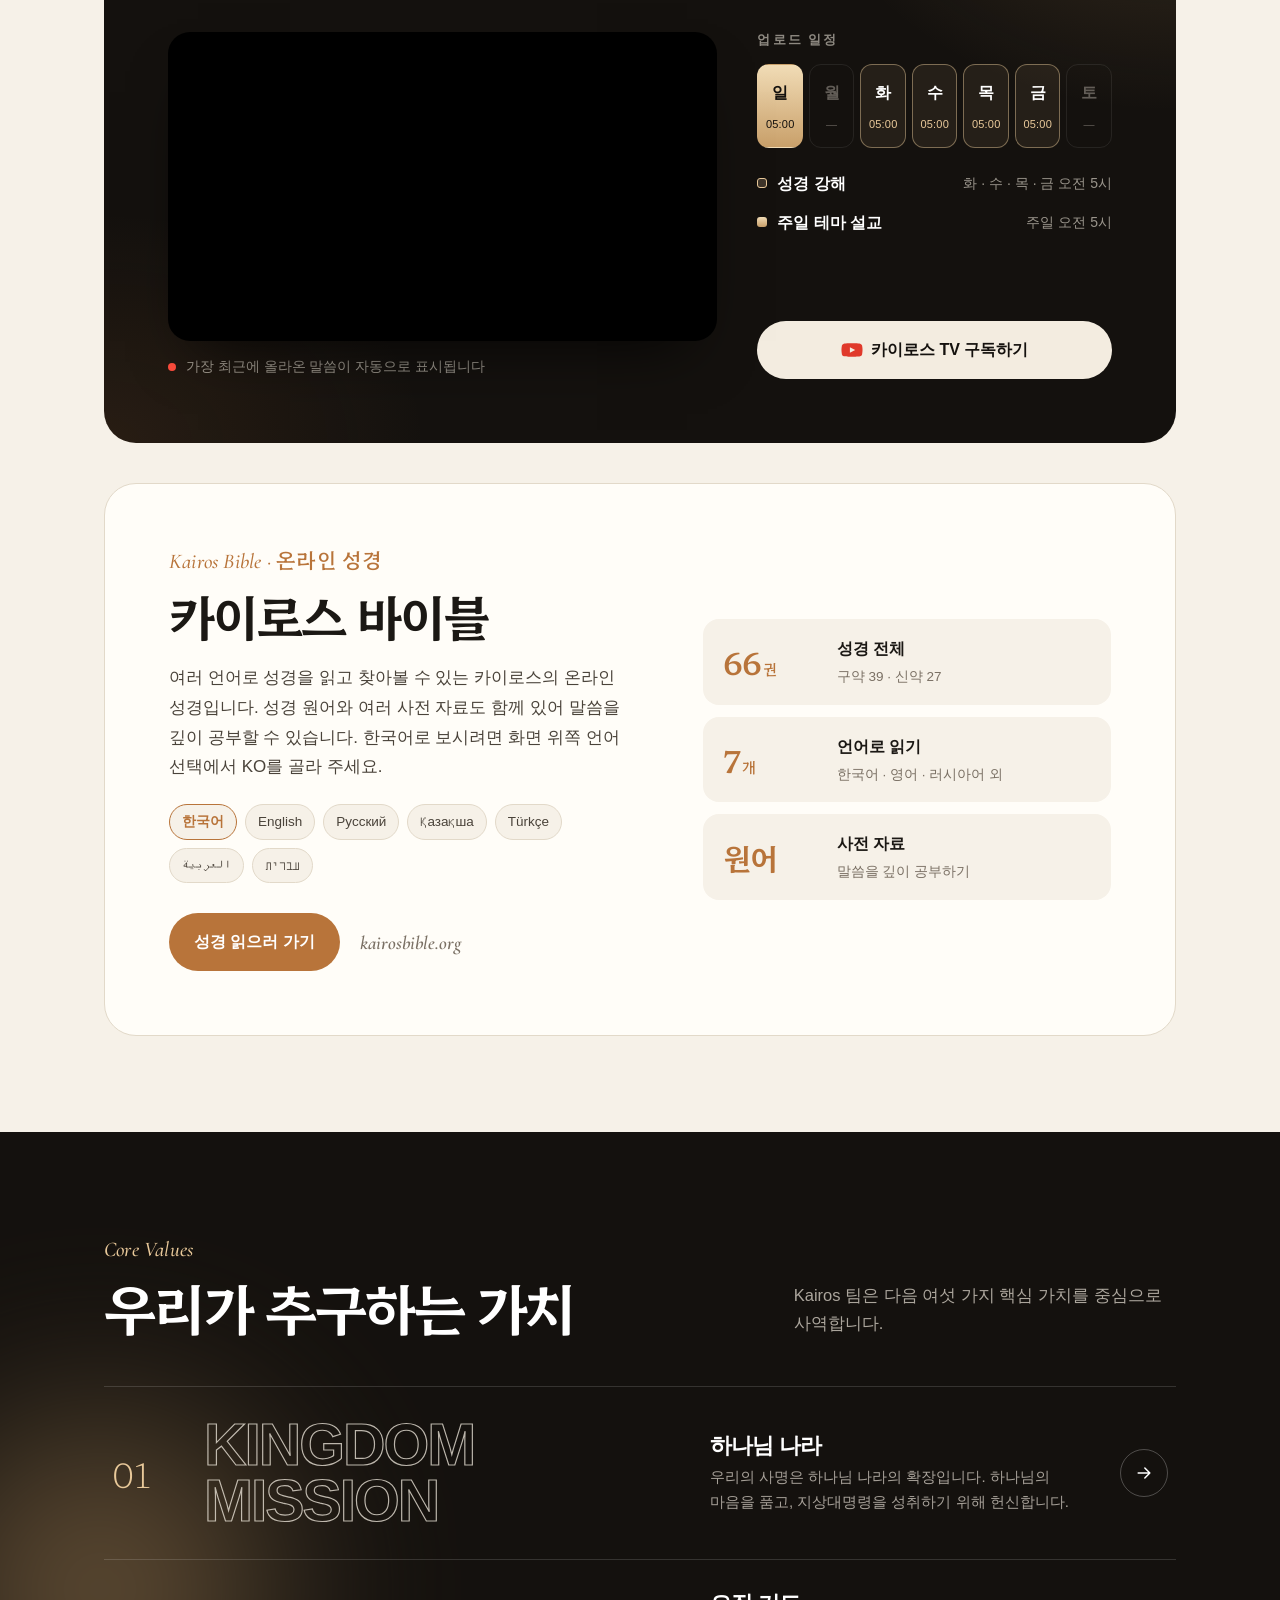
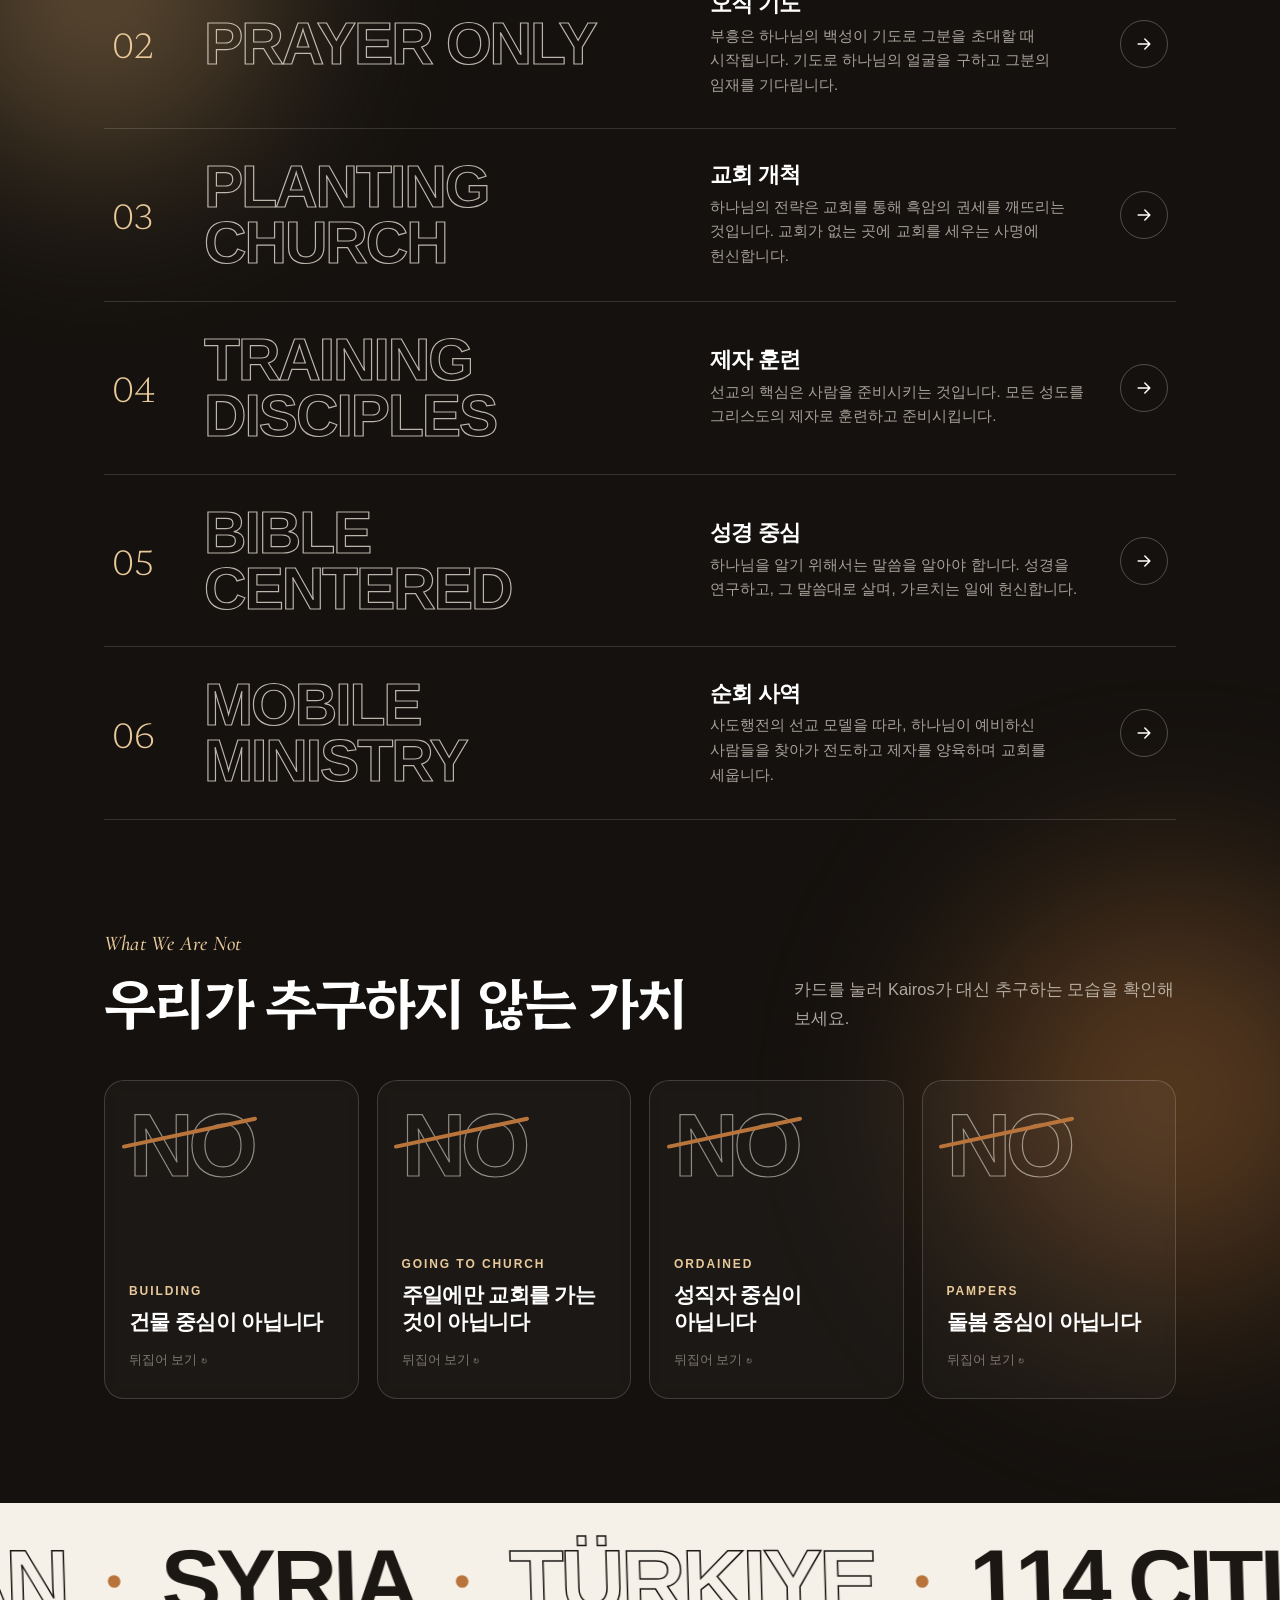
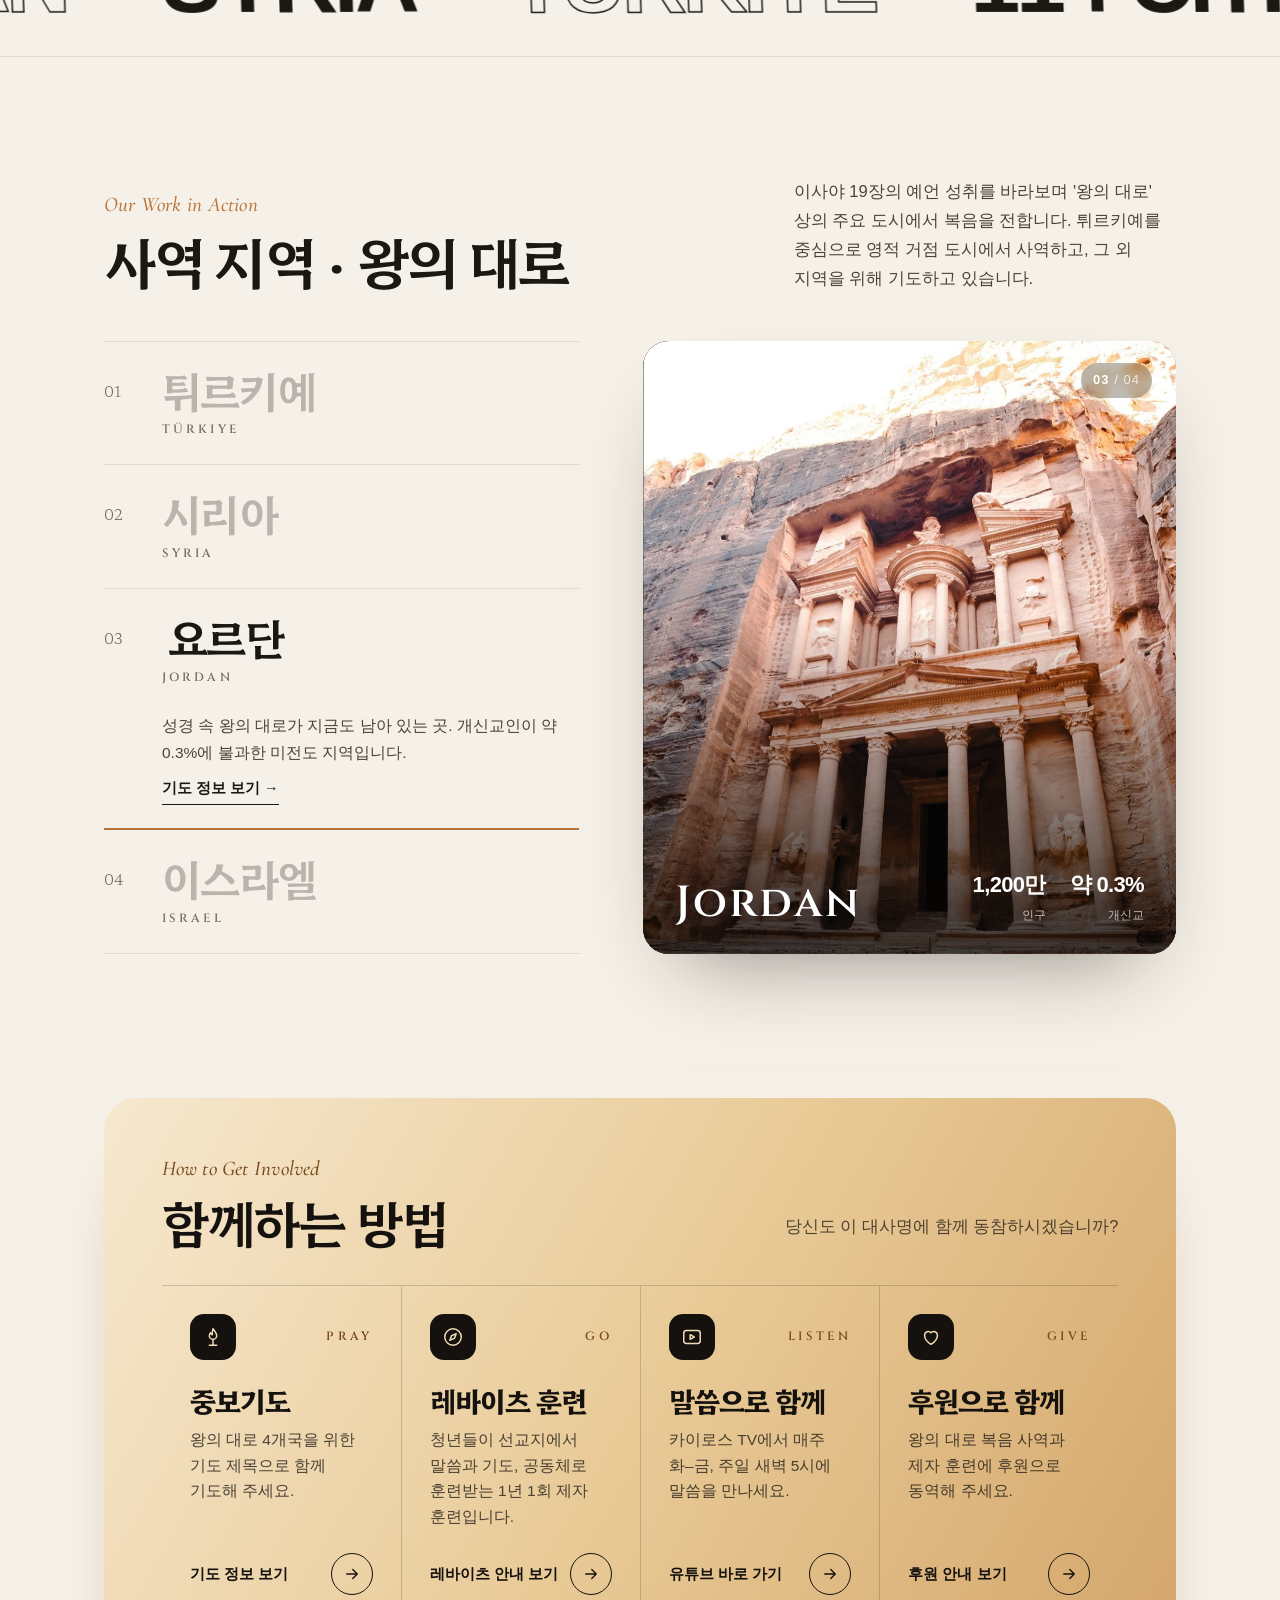
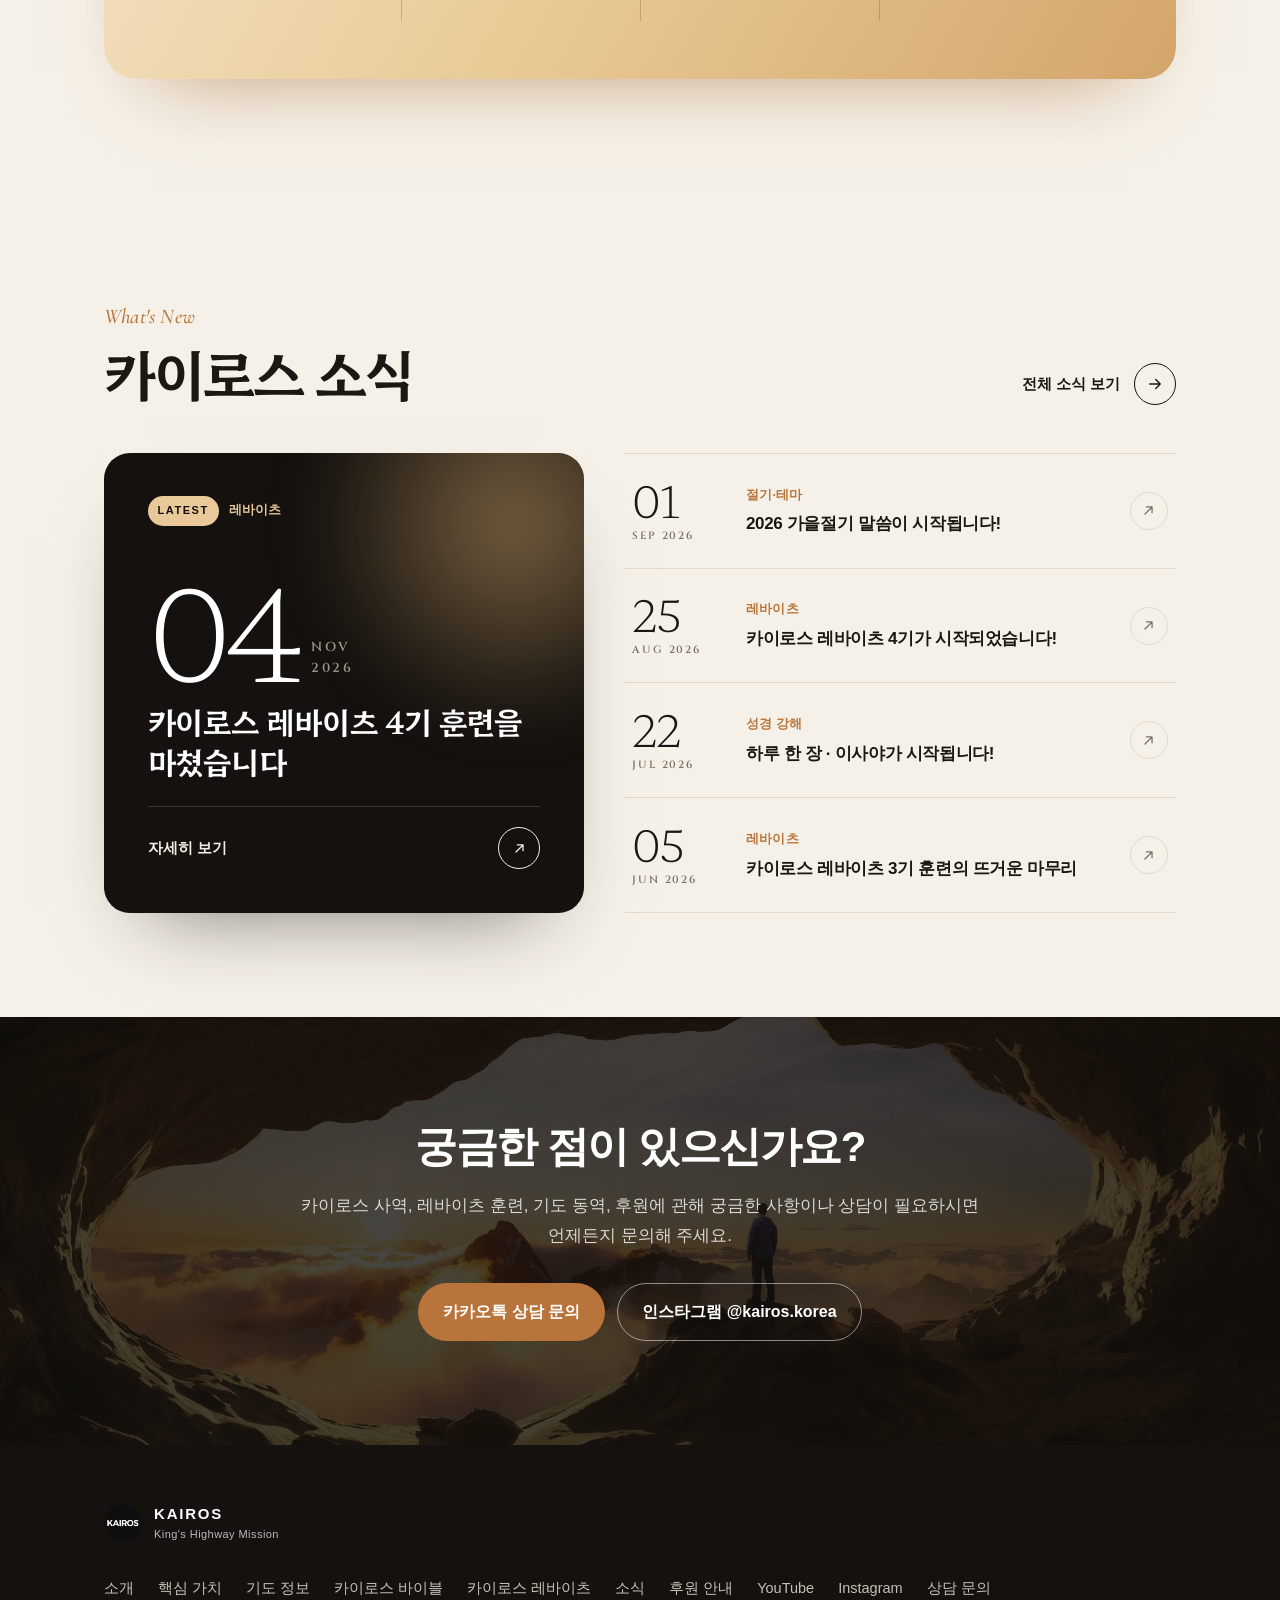
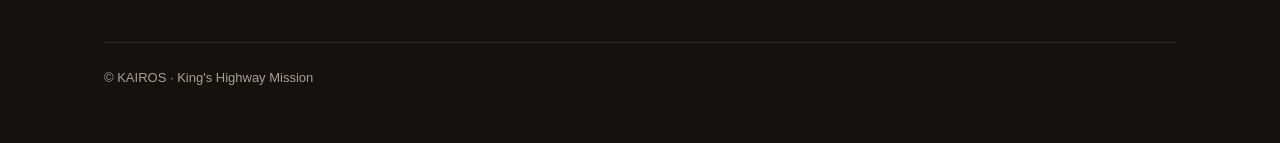
==== commit a5b32d82: "Drop Kairos TV from footer (YouTube link covers it) Co-Authored-By: Claude Opus 5.5 <noreply@anthrop" ====
--- a/index.html
+++ b/index.html
@@ -491,7 +491,6 @@
         <a href="#about">소개</a>
         <a href="#values">핵심 가치</a>
         <a href="prayer.html">기도 정보</a>
-        <a href="#tv">카이로스 TV</a>
         <a href="bible.html">카이로스 바이블</a>
         <a href="levites.html">카이로스 레바이츠</a>
         <a href="news.html">소식</a>
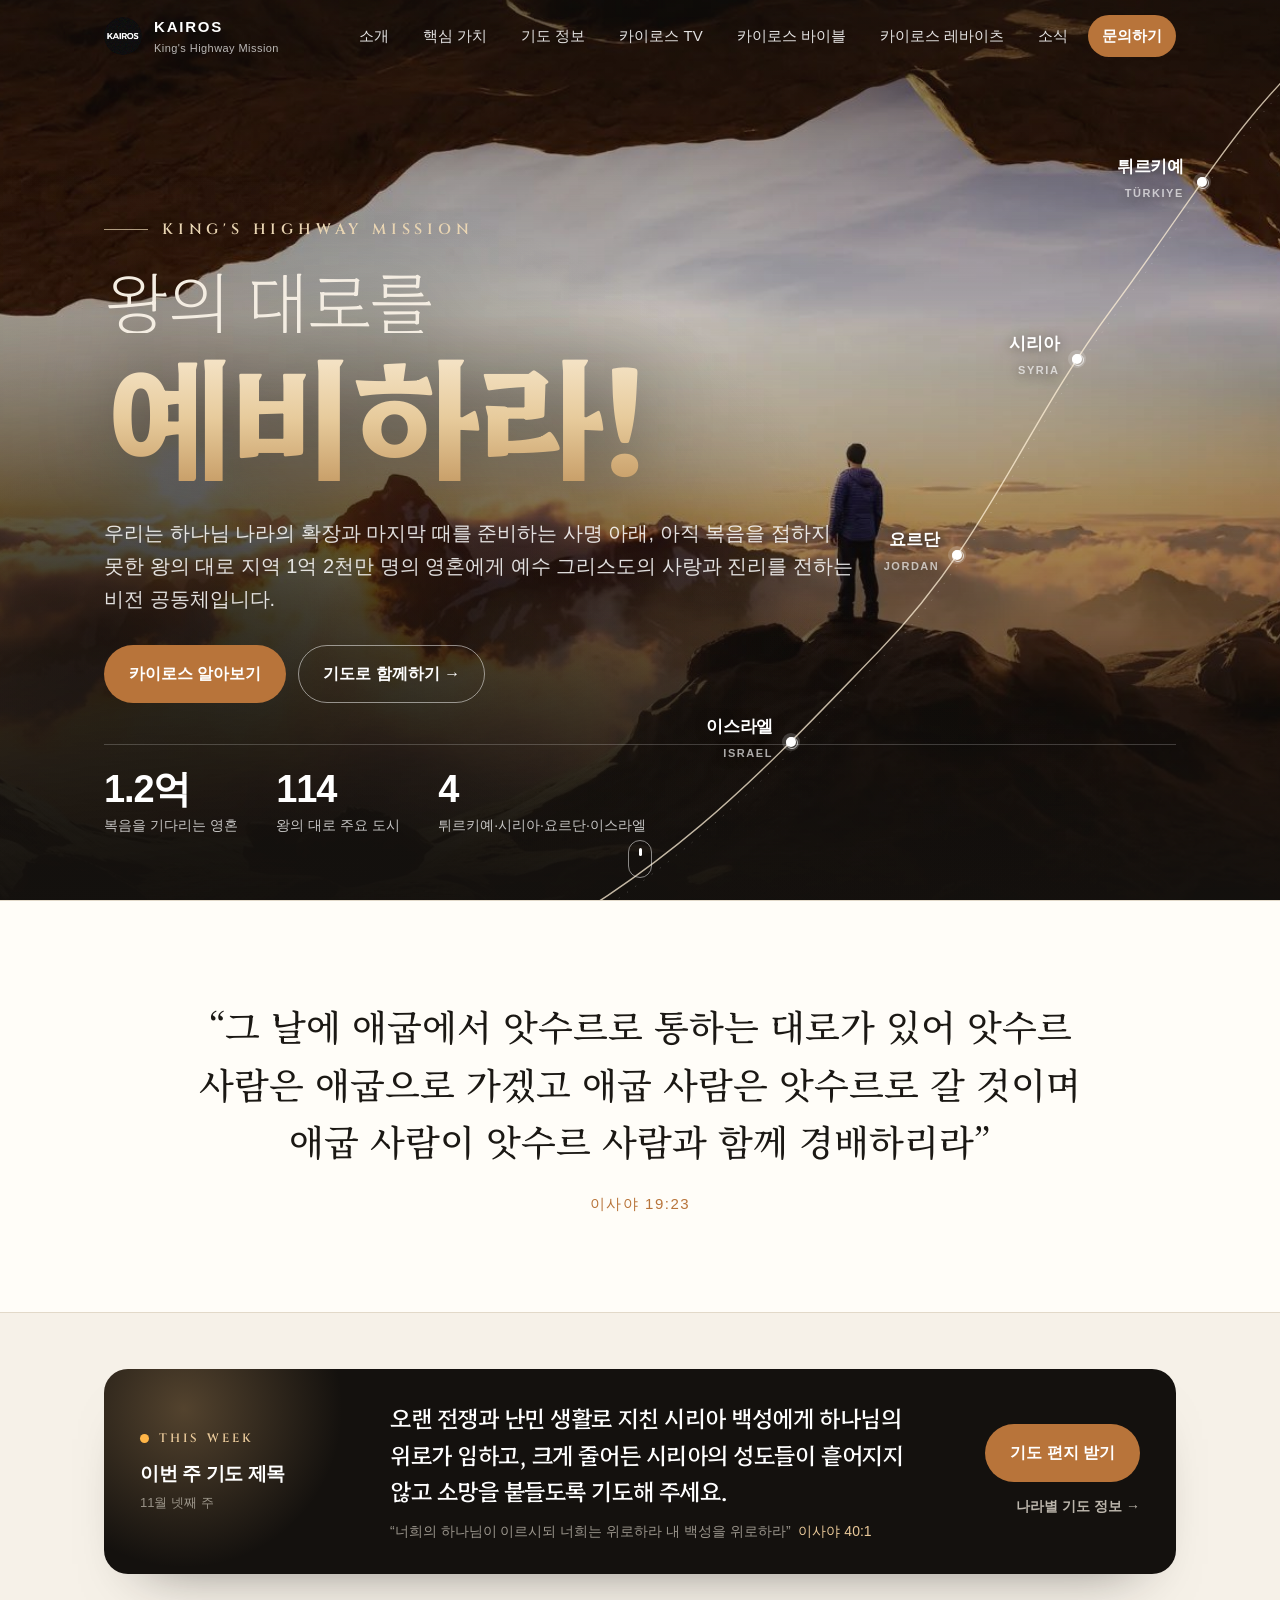
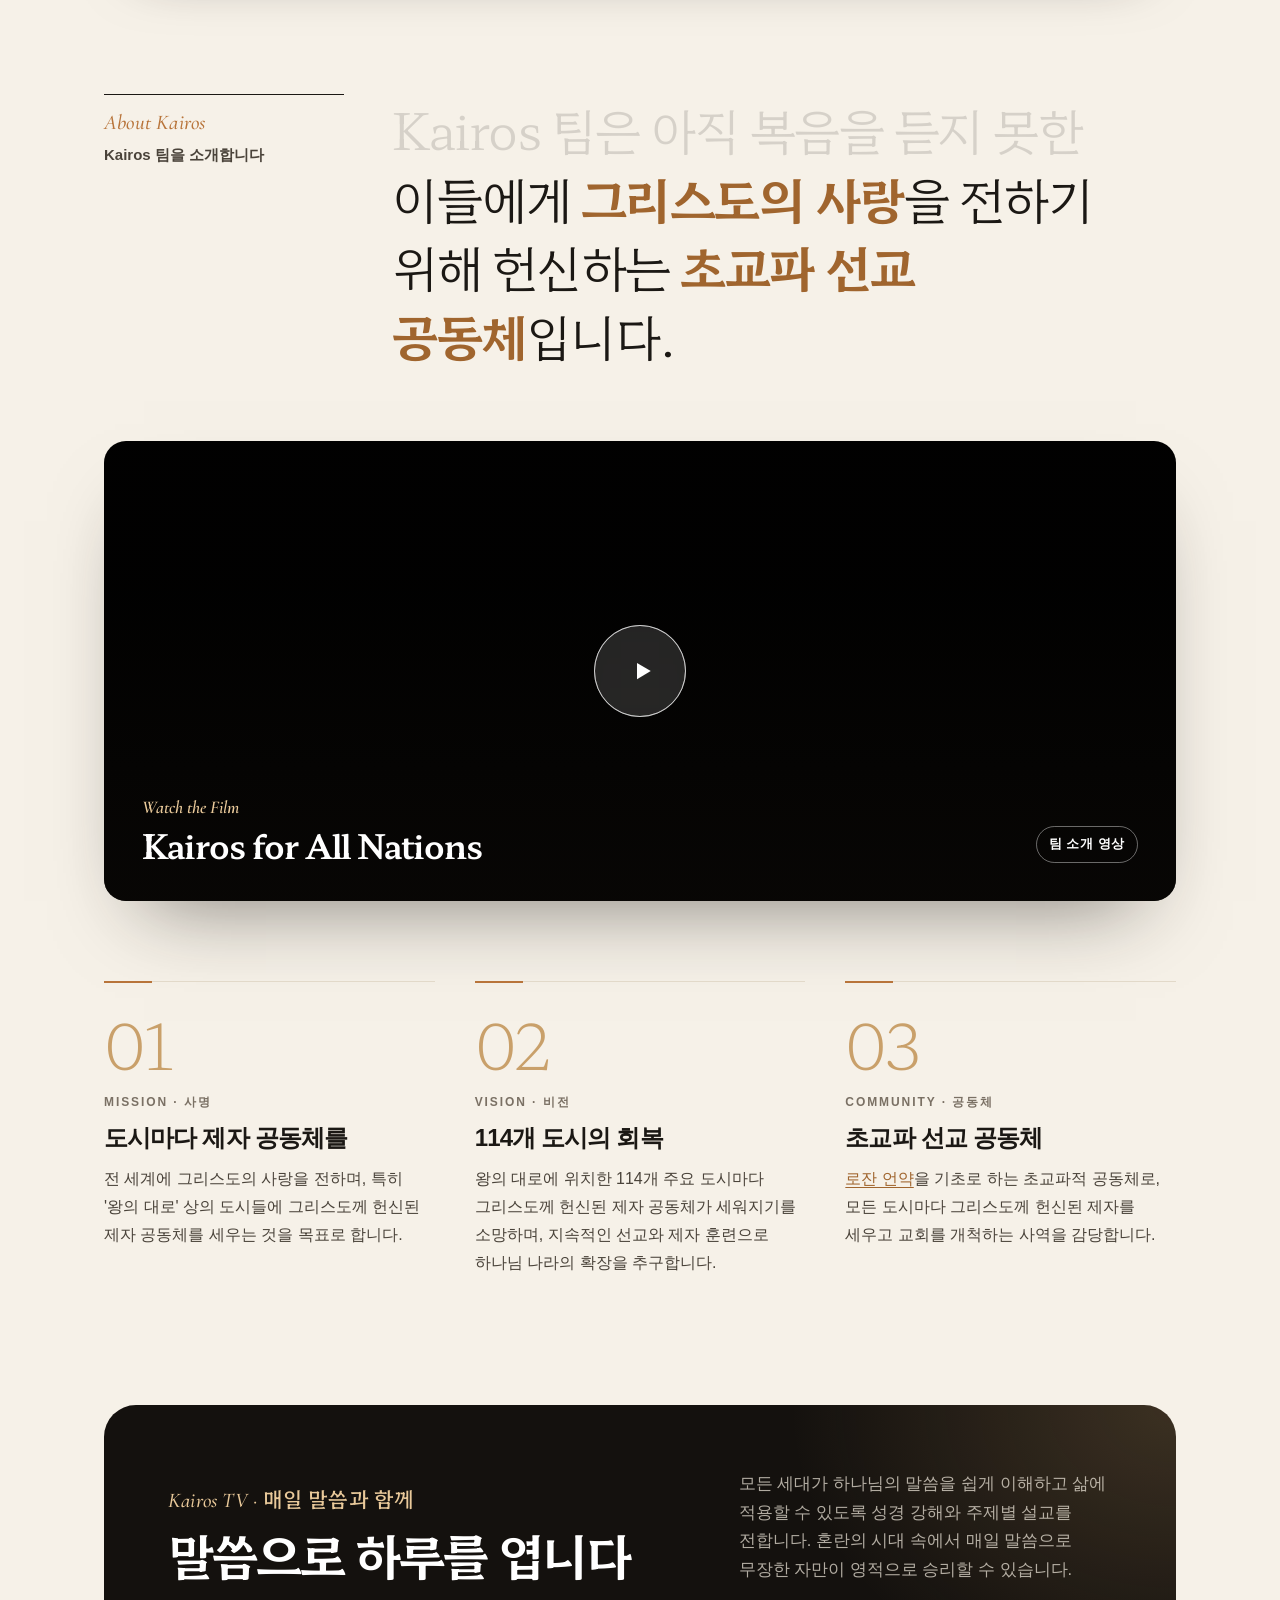
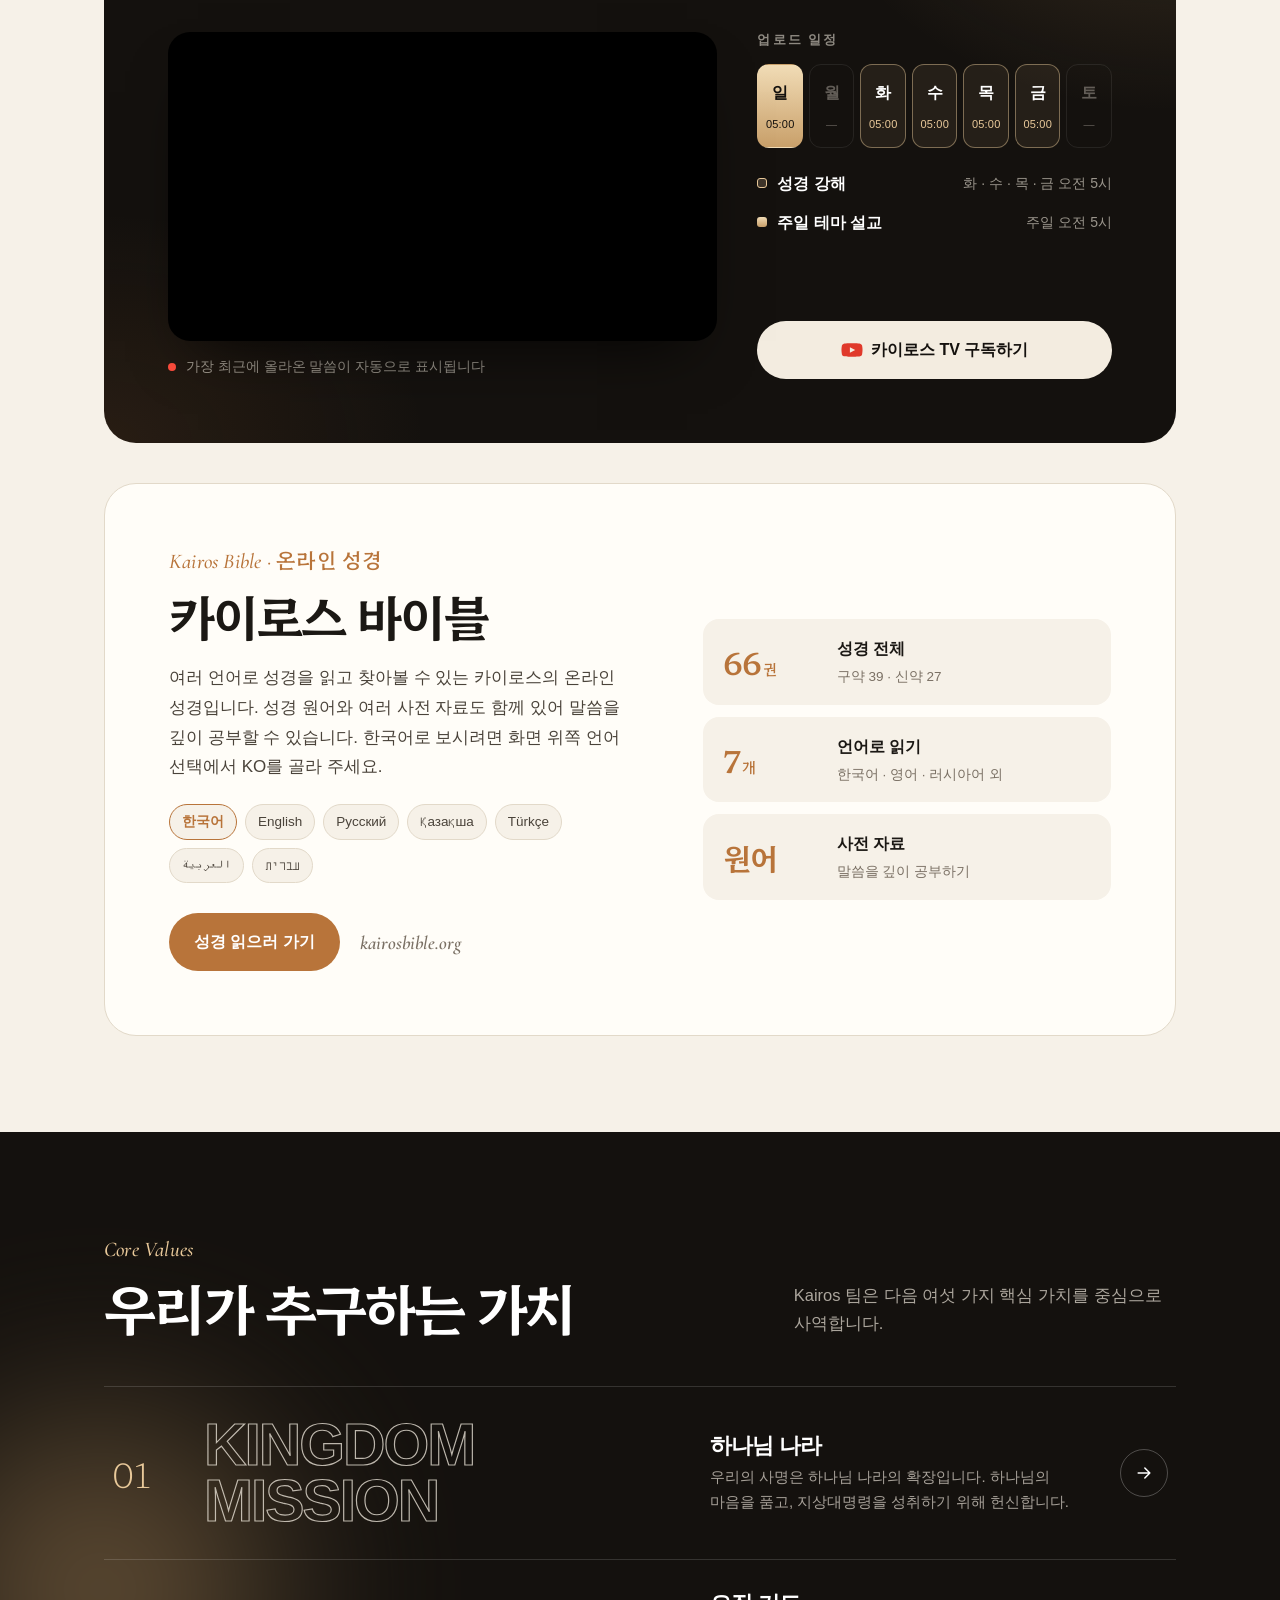
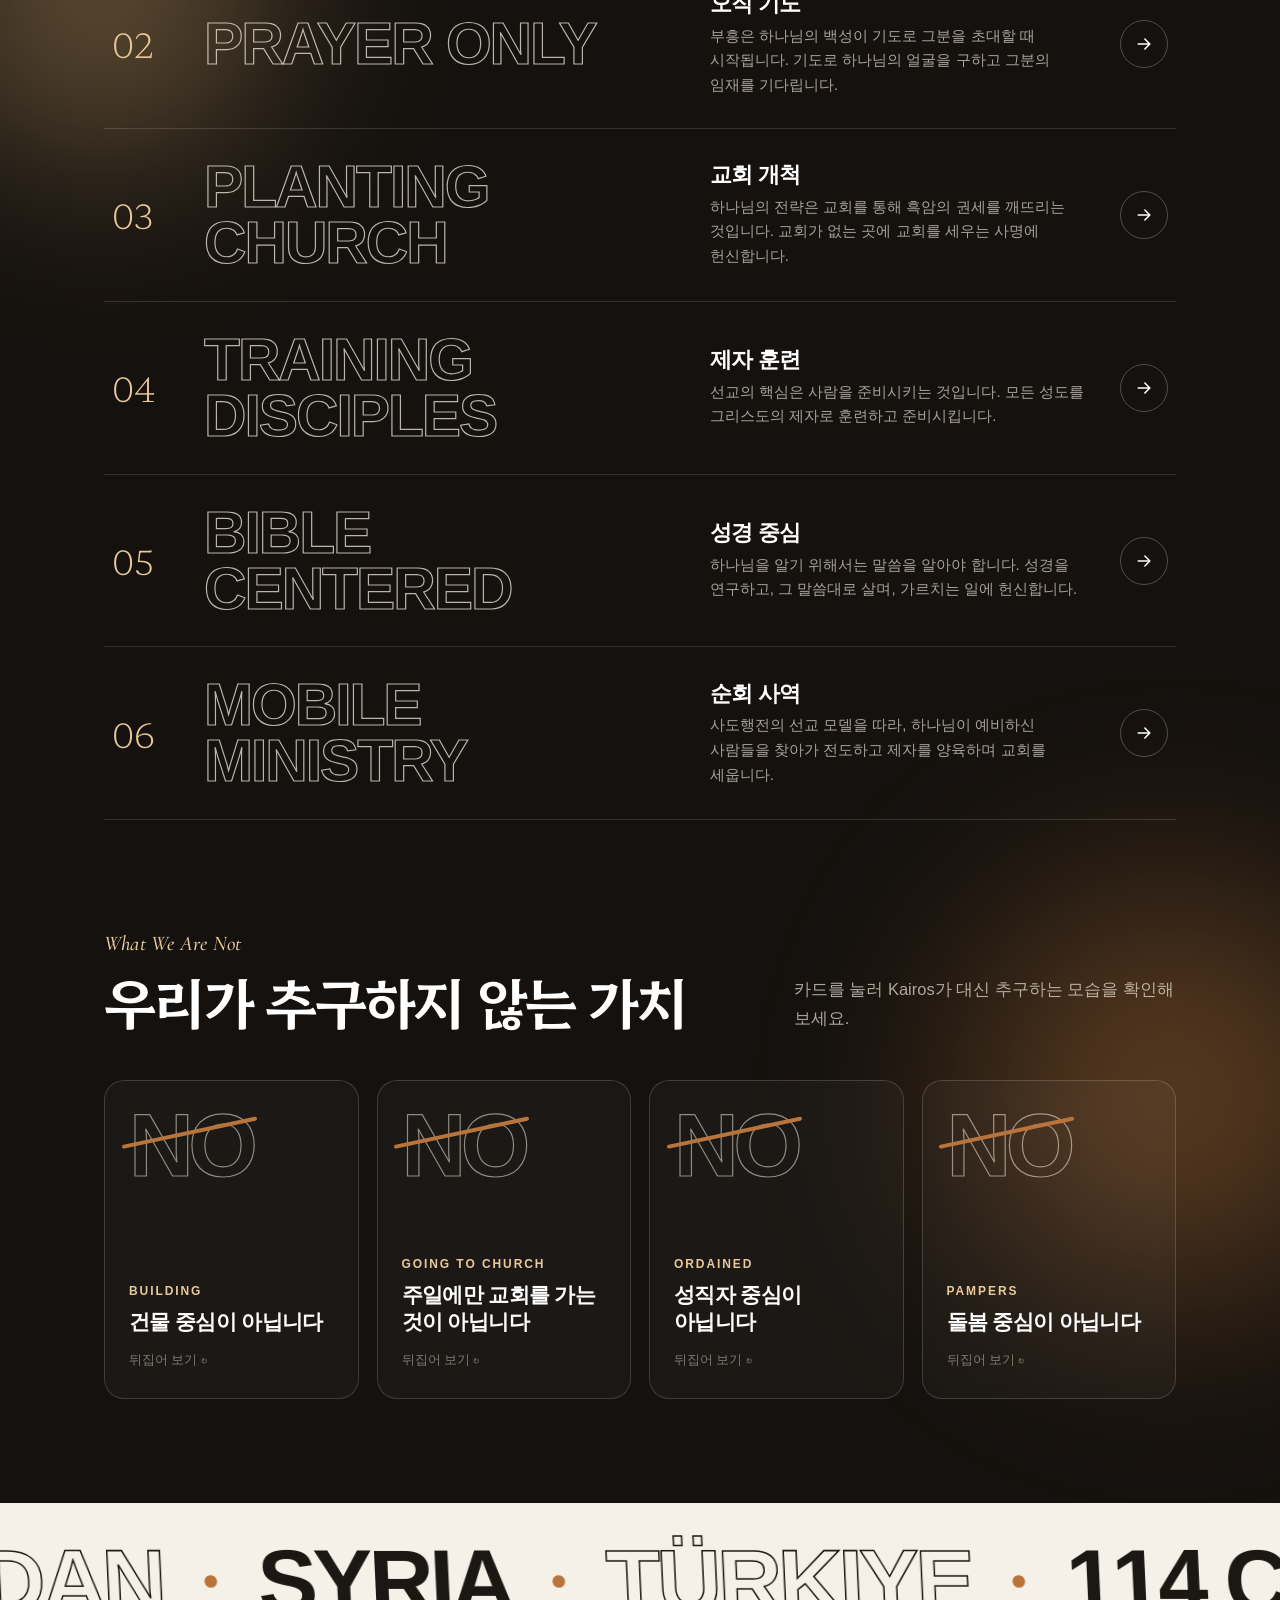
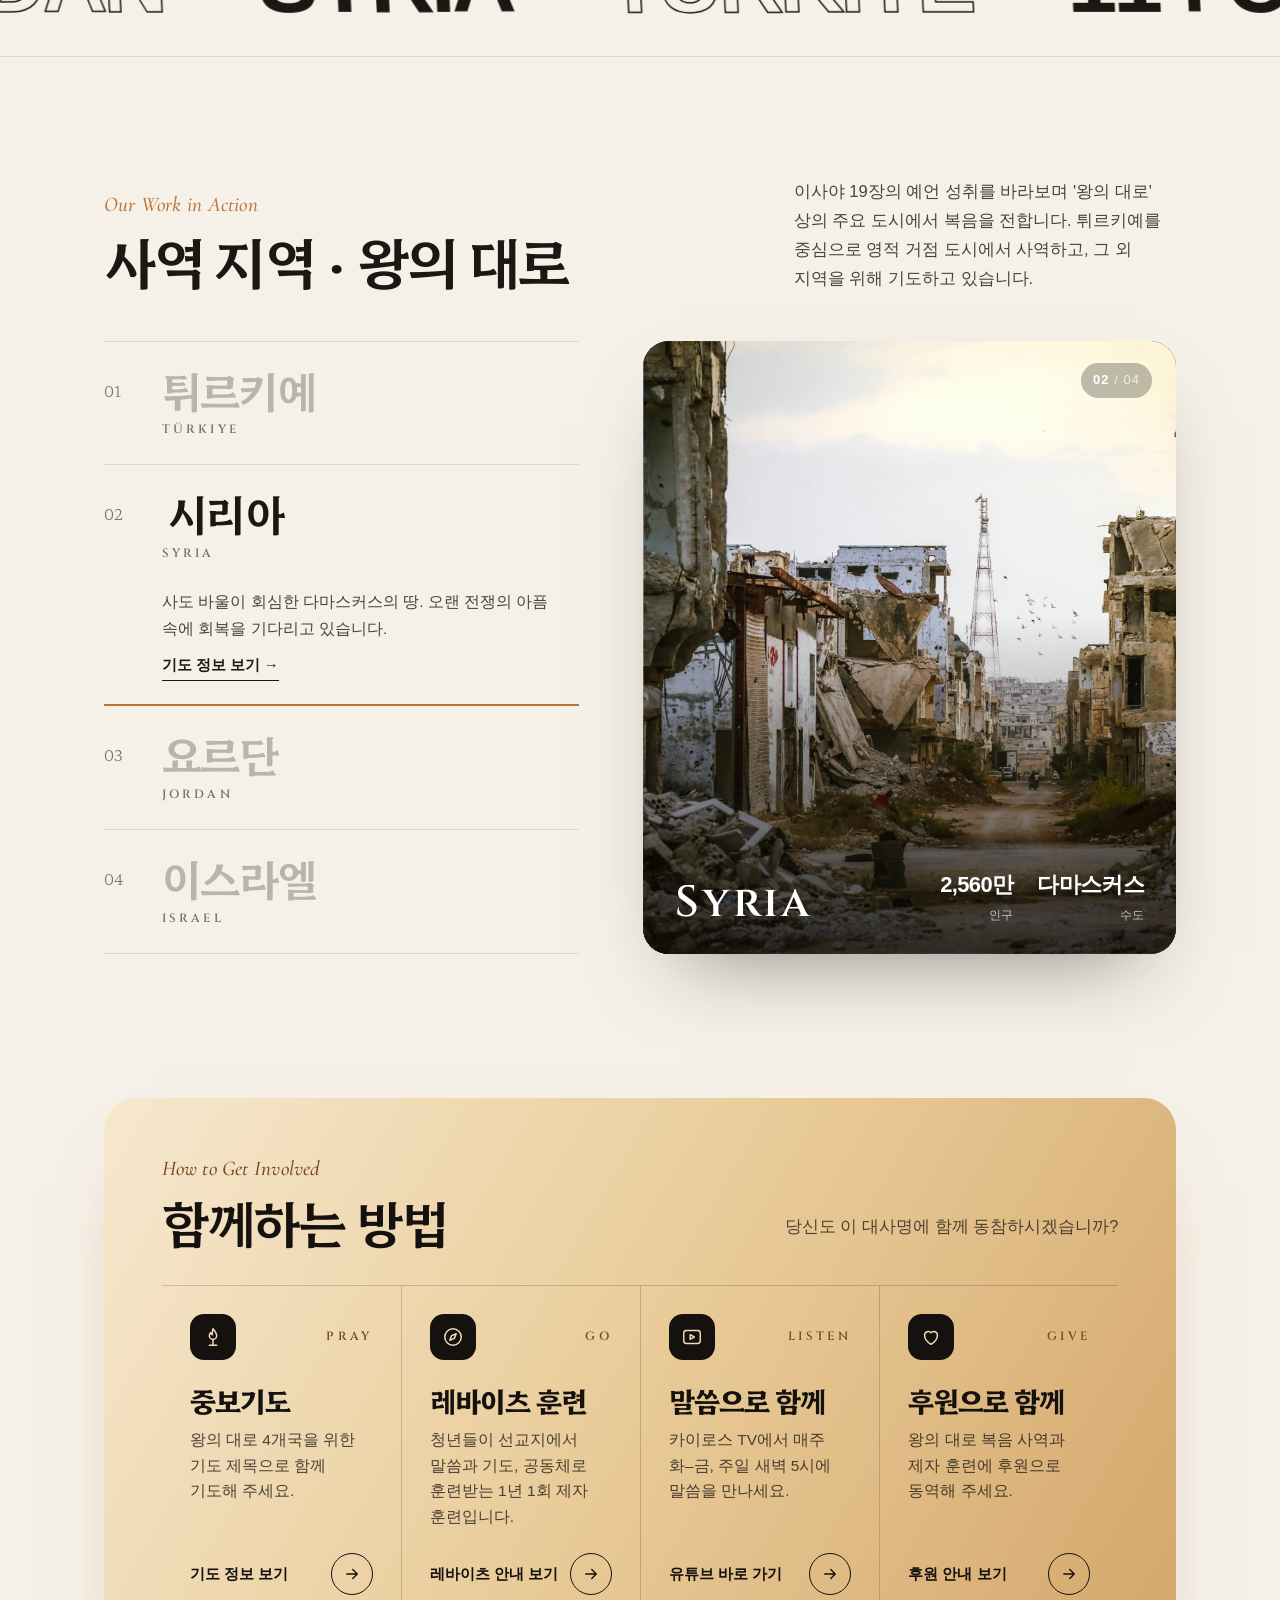
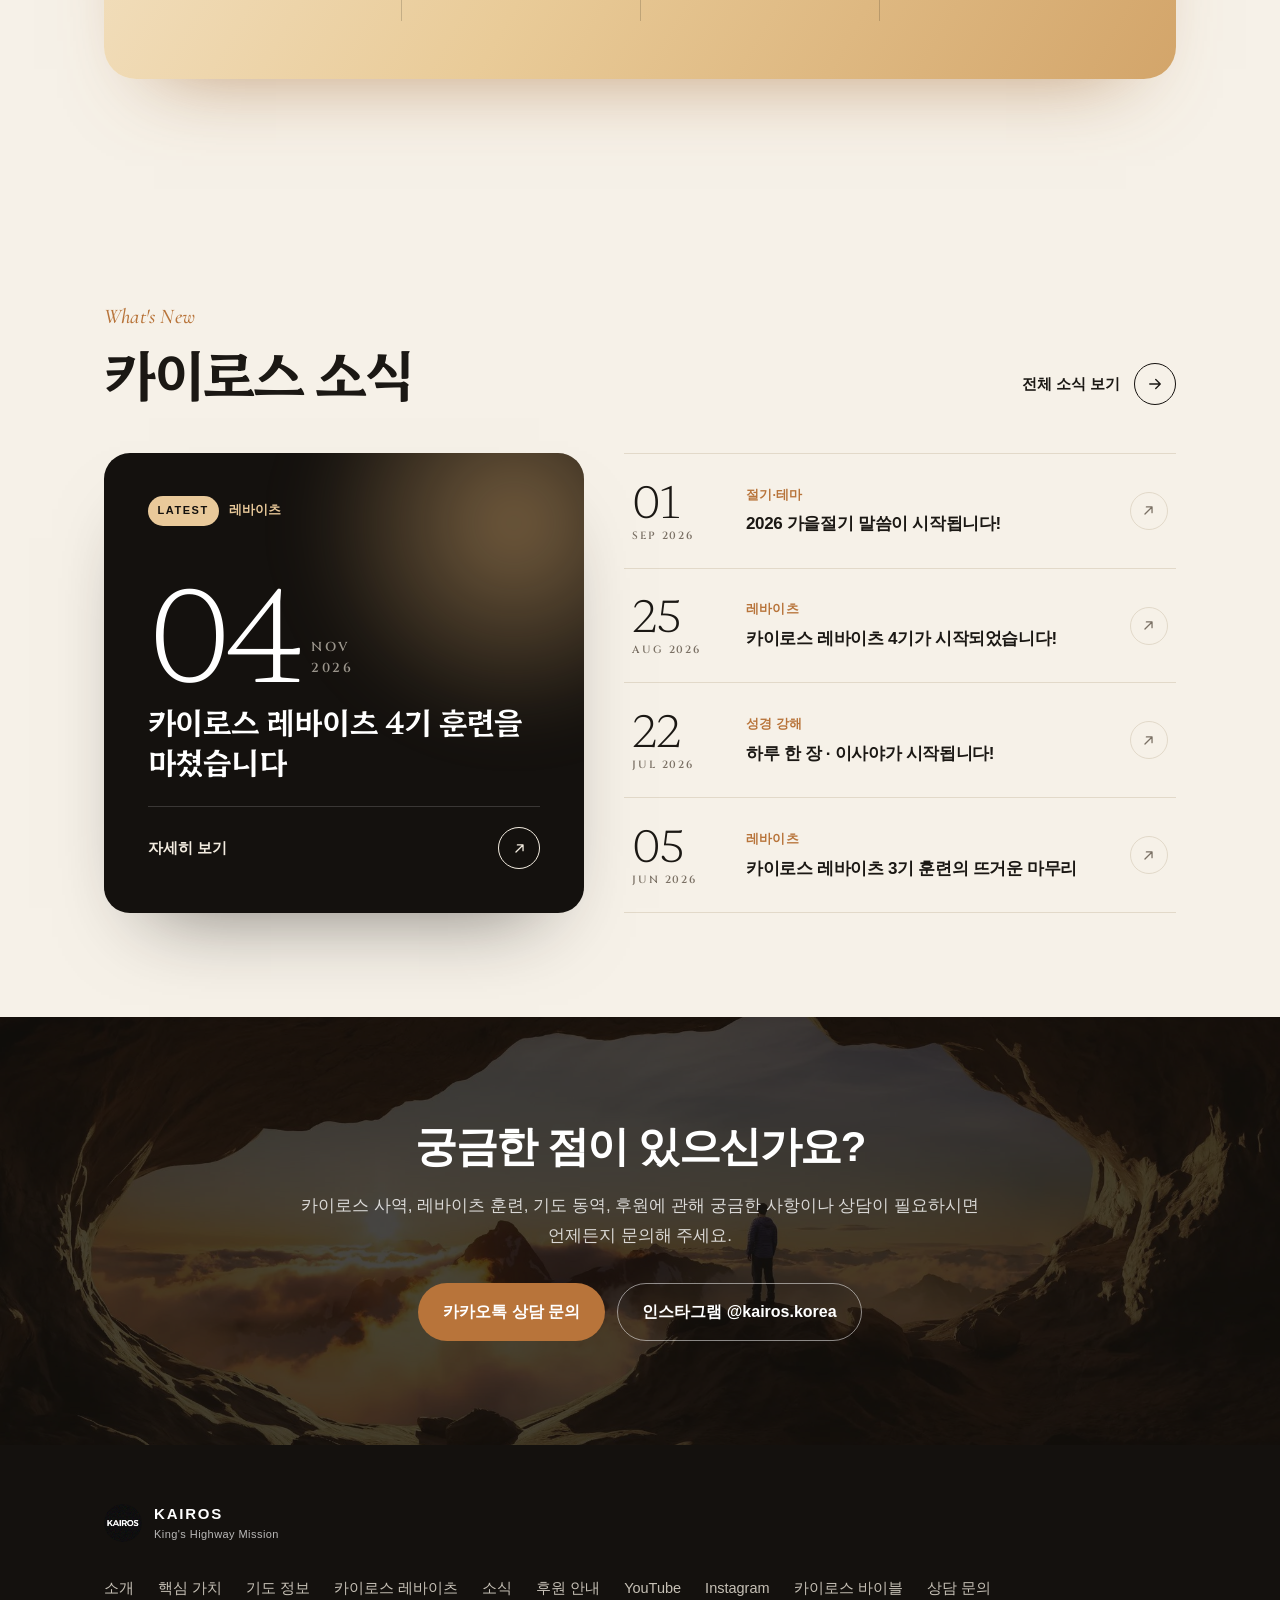
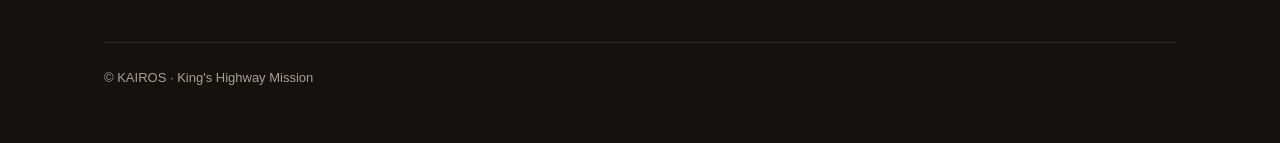
==== commit de3939f2: "Move Bible after Instagram in footer Co-Authored-By: Claude Opus 5.5 <noreply@anthropic.com>" ====
--- a/index.html
+++ b/index.html
@@ -491,12 +491,12 @@
         <a href="#about">소개</a>
         <a href="#values">핵심 가치</a>
         <a href="prayer.html">기도 정보</a>
-        <a href="bible.html">카이로스 바이블</a>
         <a href="levites.html">카이로스 레바이츠</a>
         <a href="news.html">소식</a>
         <a href="give.html">후원 안내</a>
         <a href="https://www.youtube.com/@kairos_tv" target="_blank" rel="noopener">YouTube</a>
         <a href="https://instagram.com/kairos.korea" target="_blank" rel="noopener">Instagram</a>
+        <a href="bible.html">카이로스 바이블</a>
         <a href="https://open.kakao.com/o/sZ3rtGMf" target="_blank" rel="noopener">상담 문의</a>
       </div>
     </div>
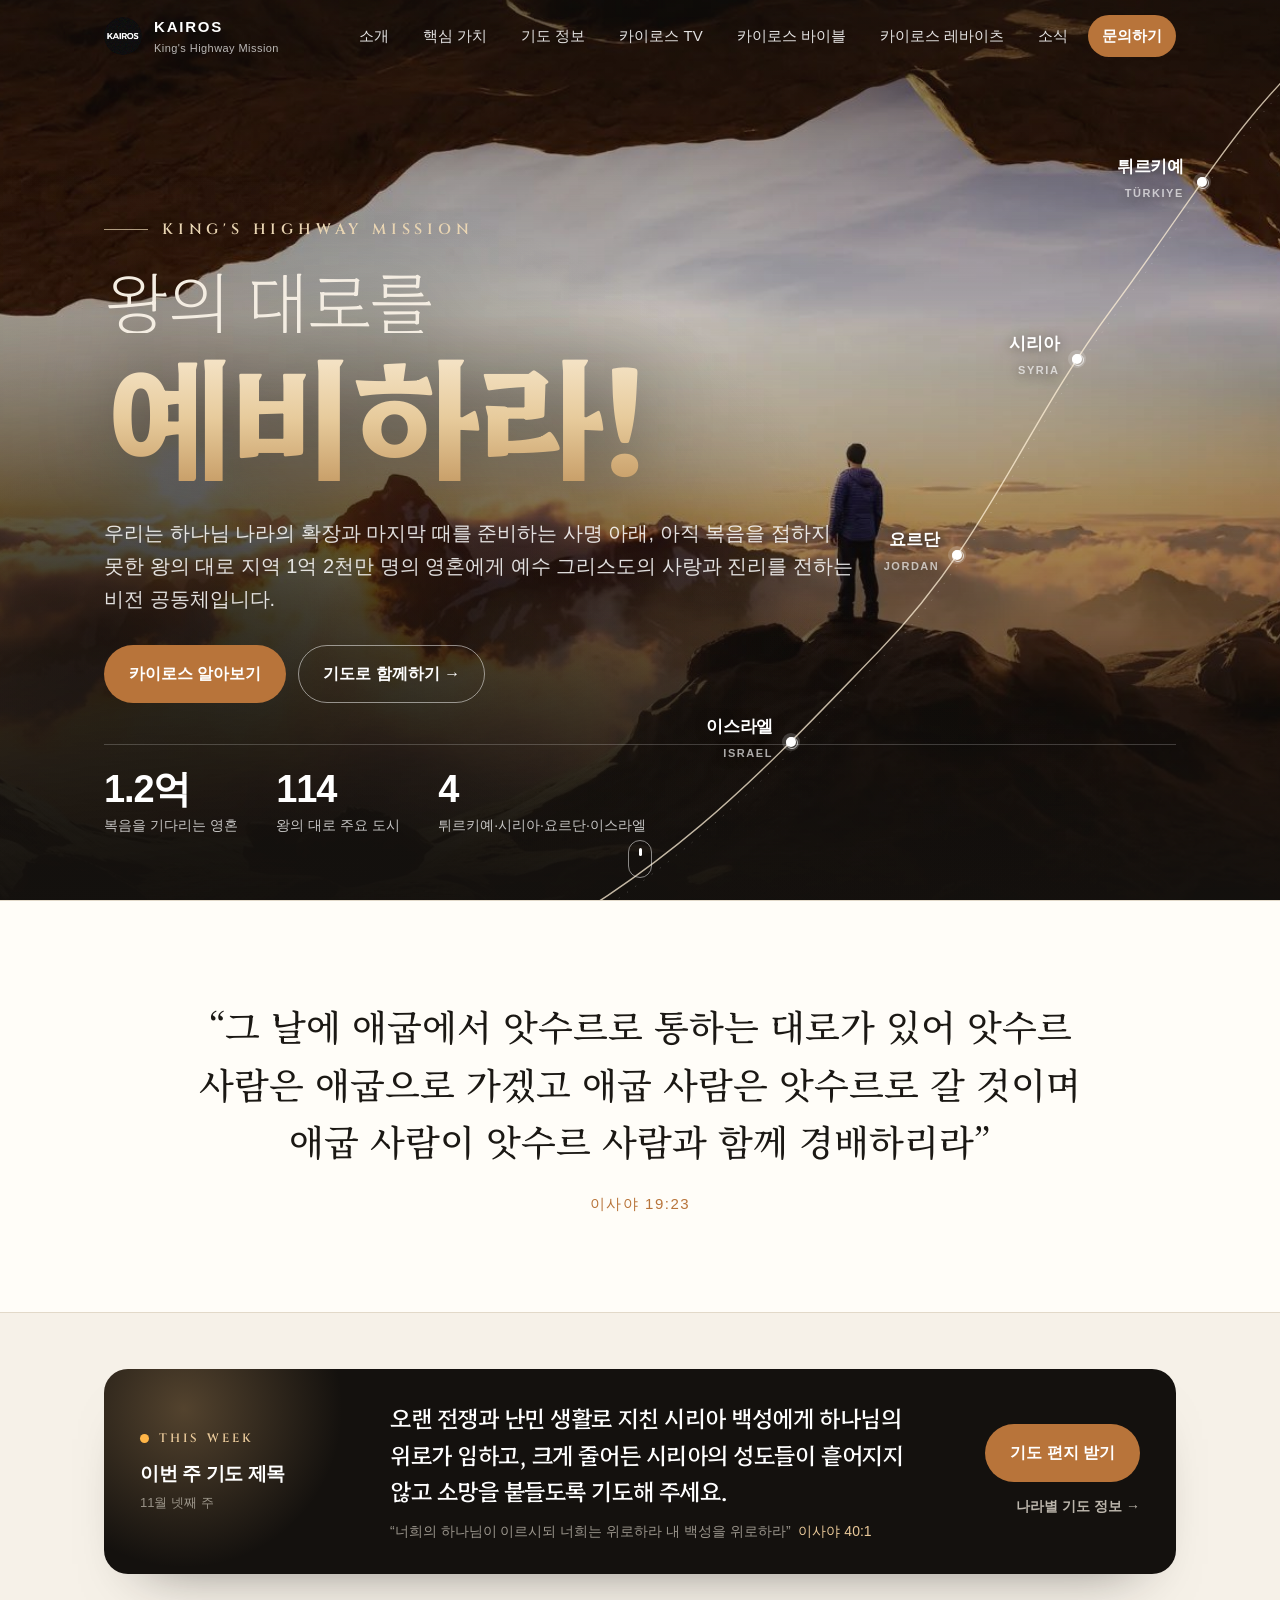
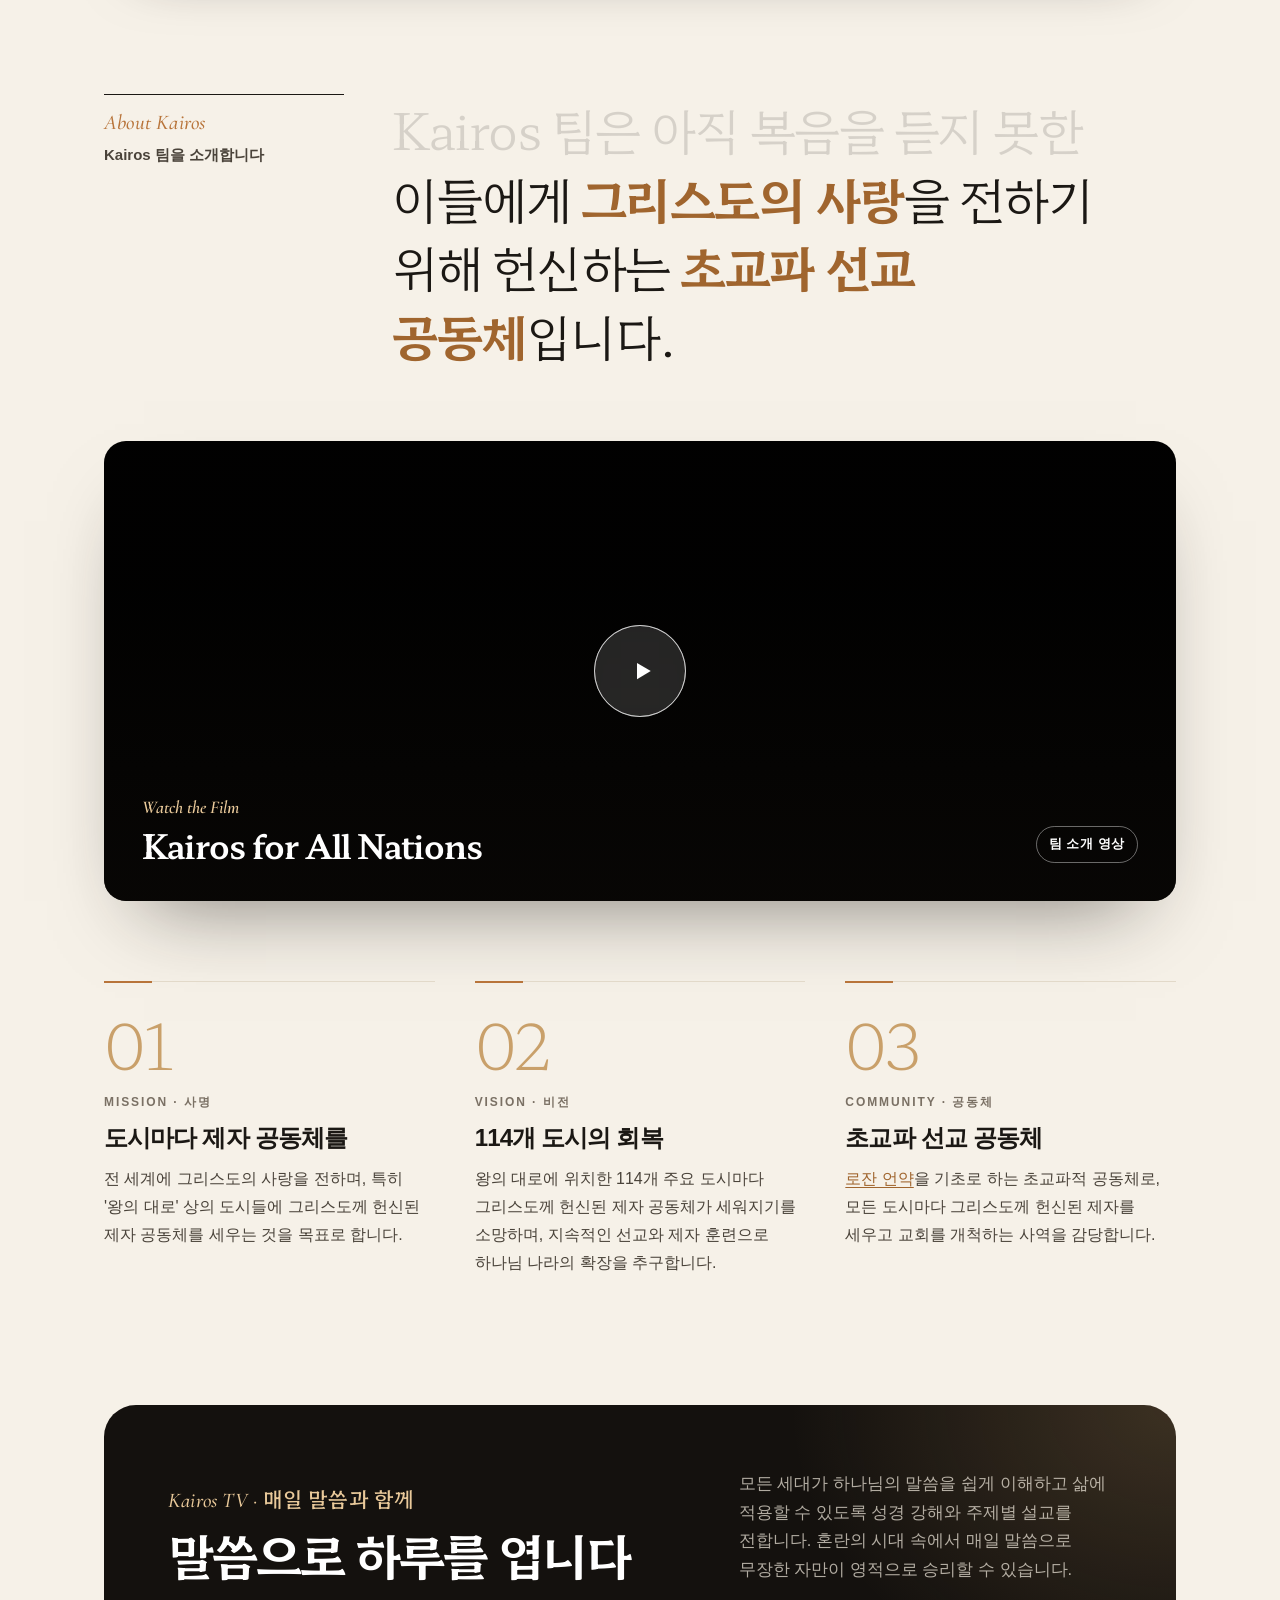
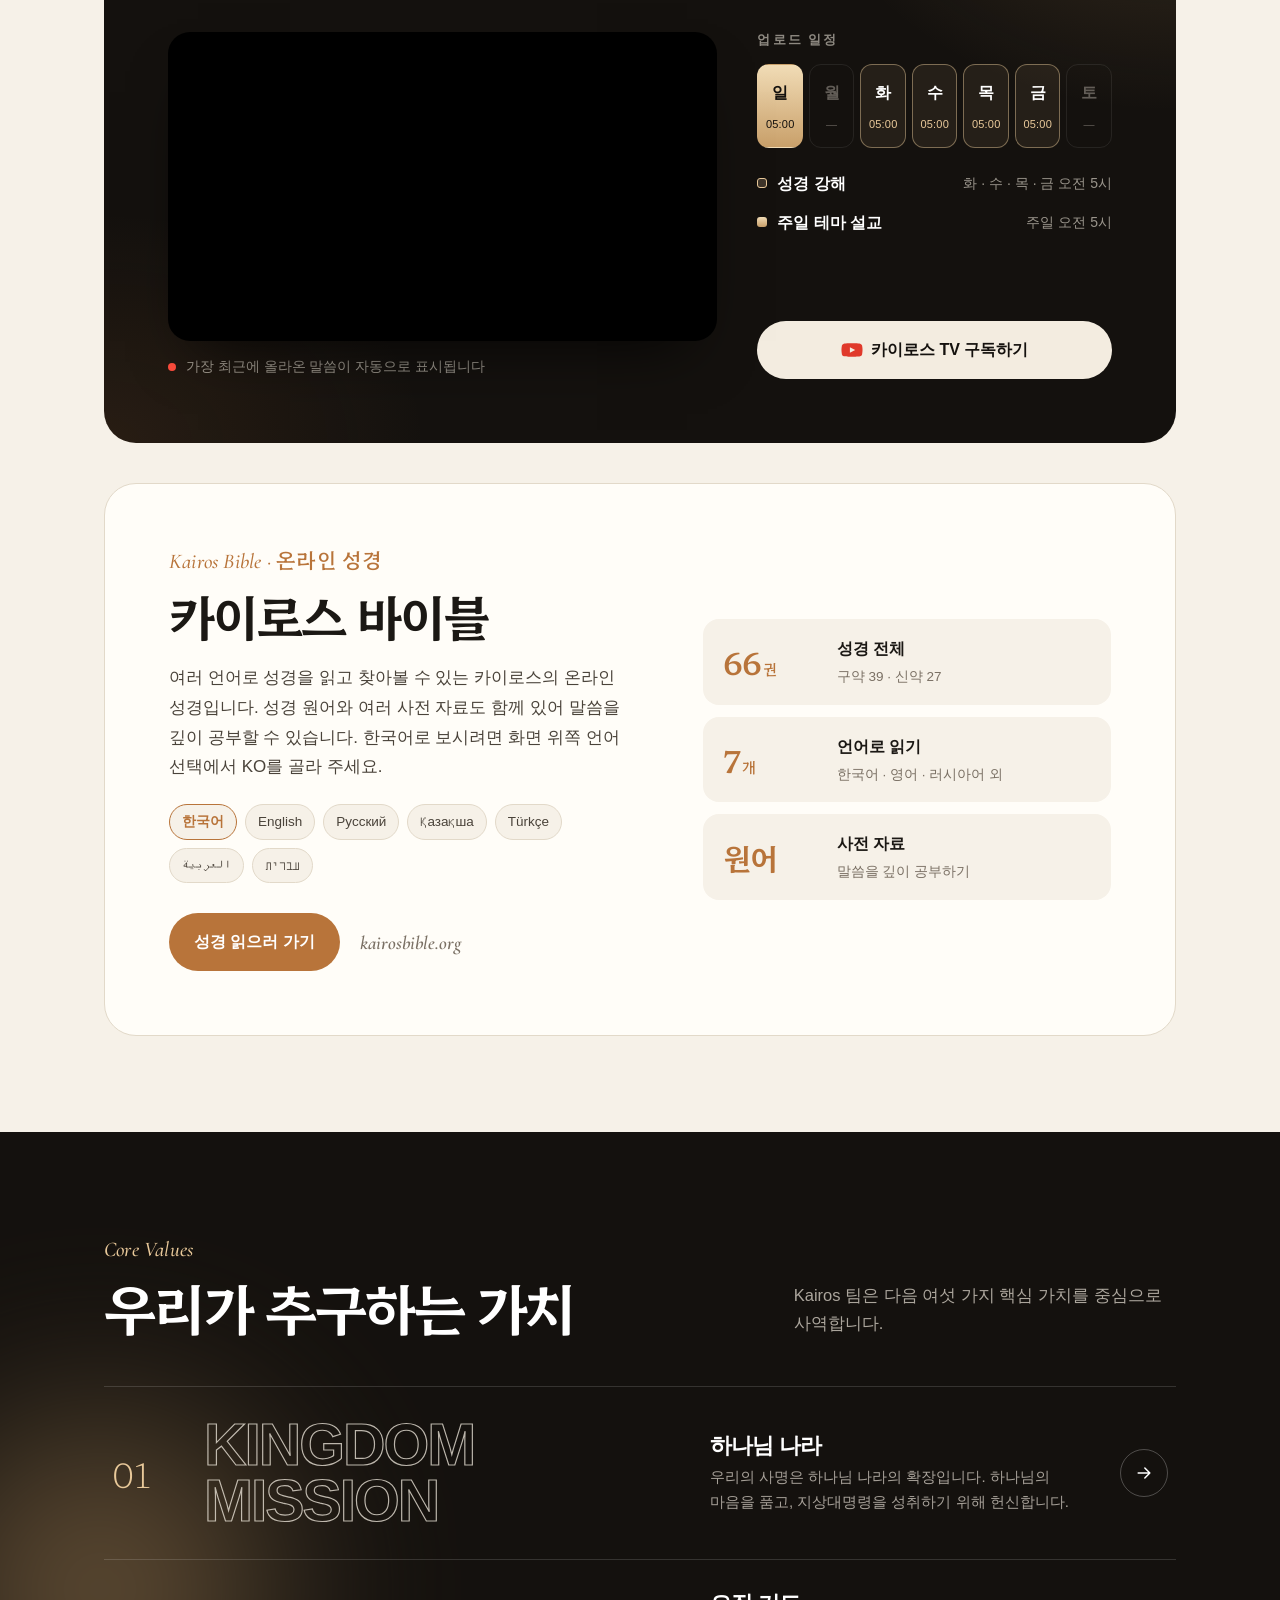
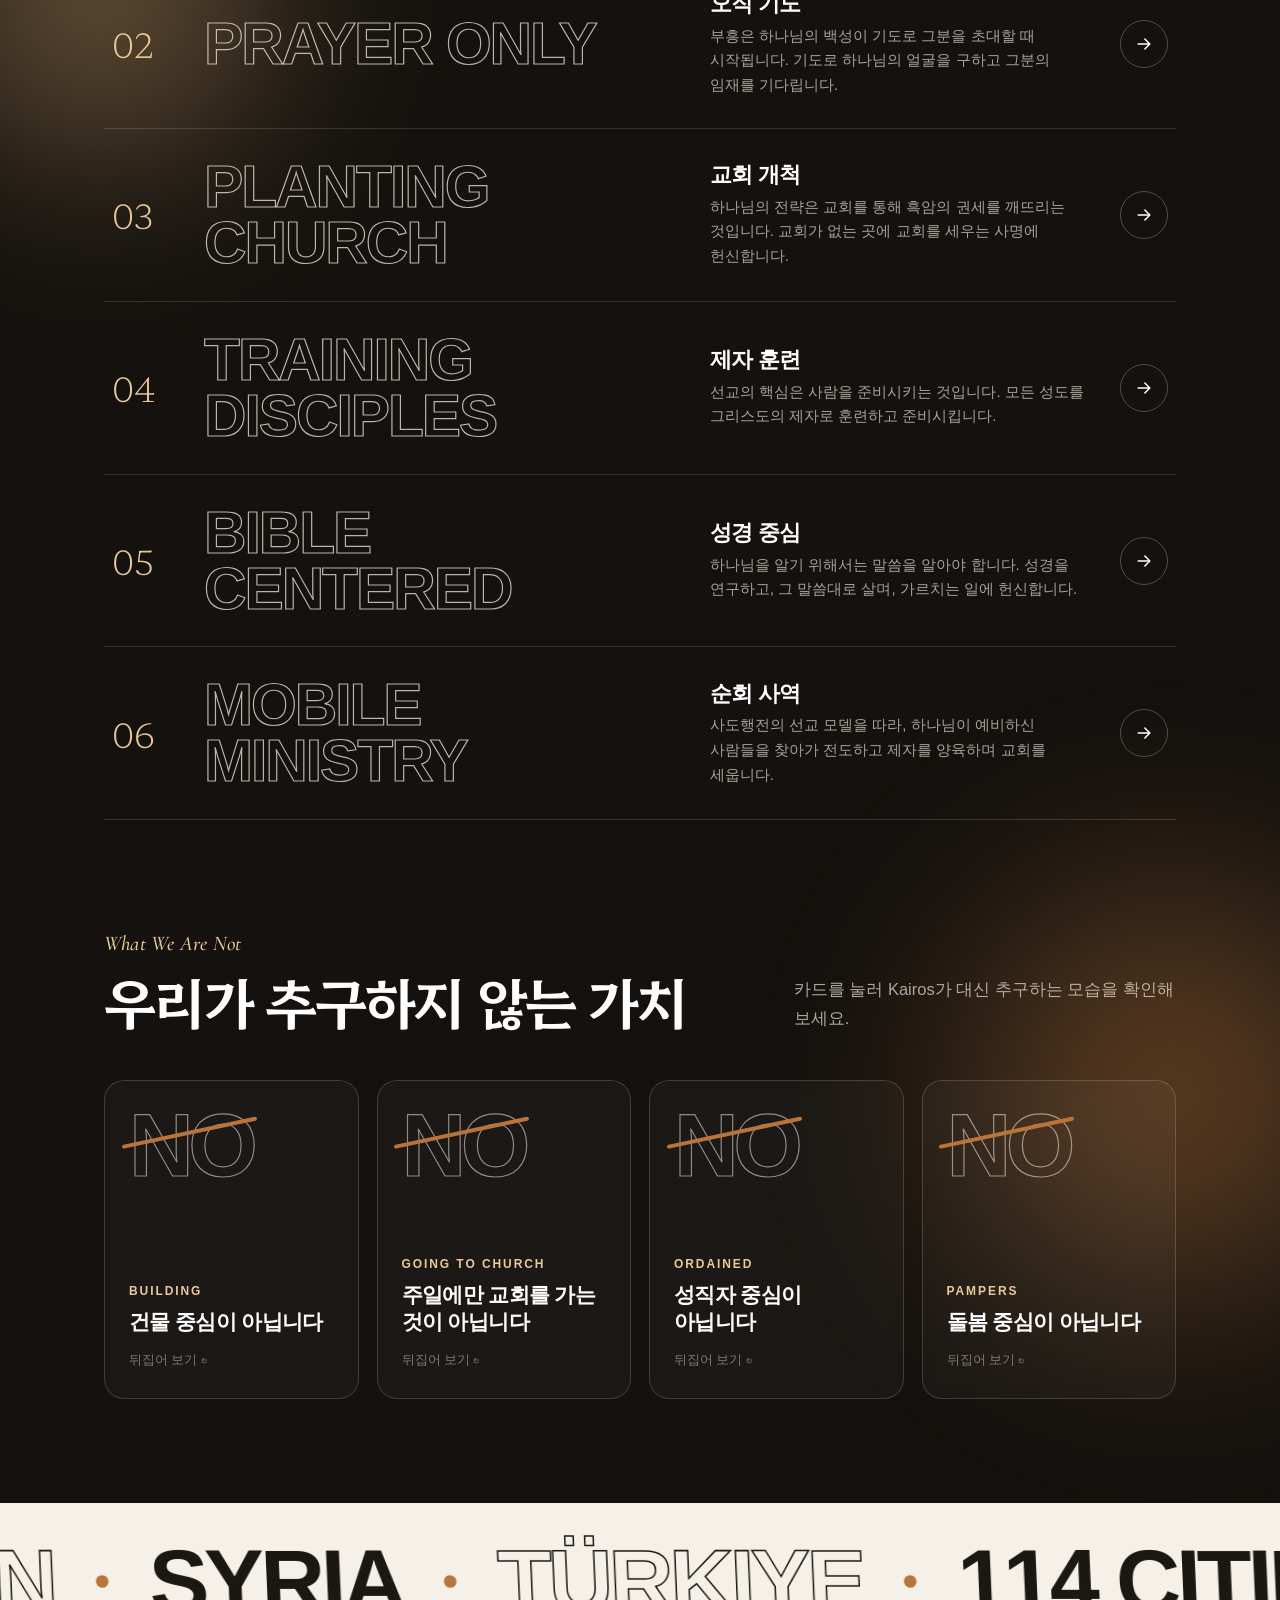
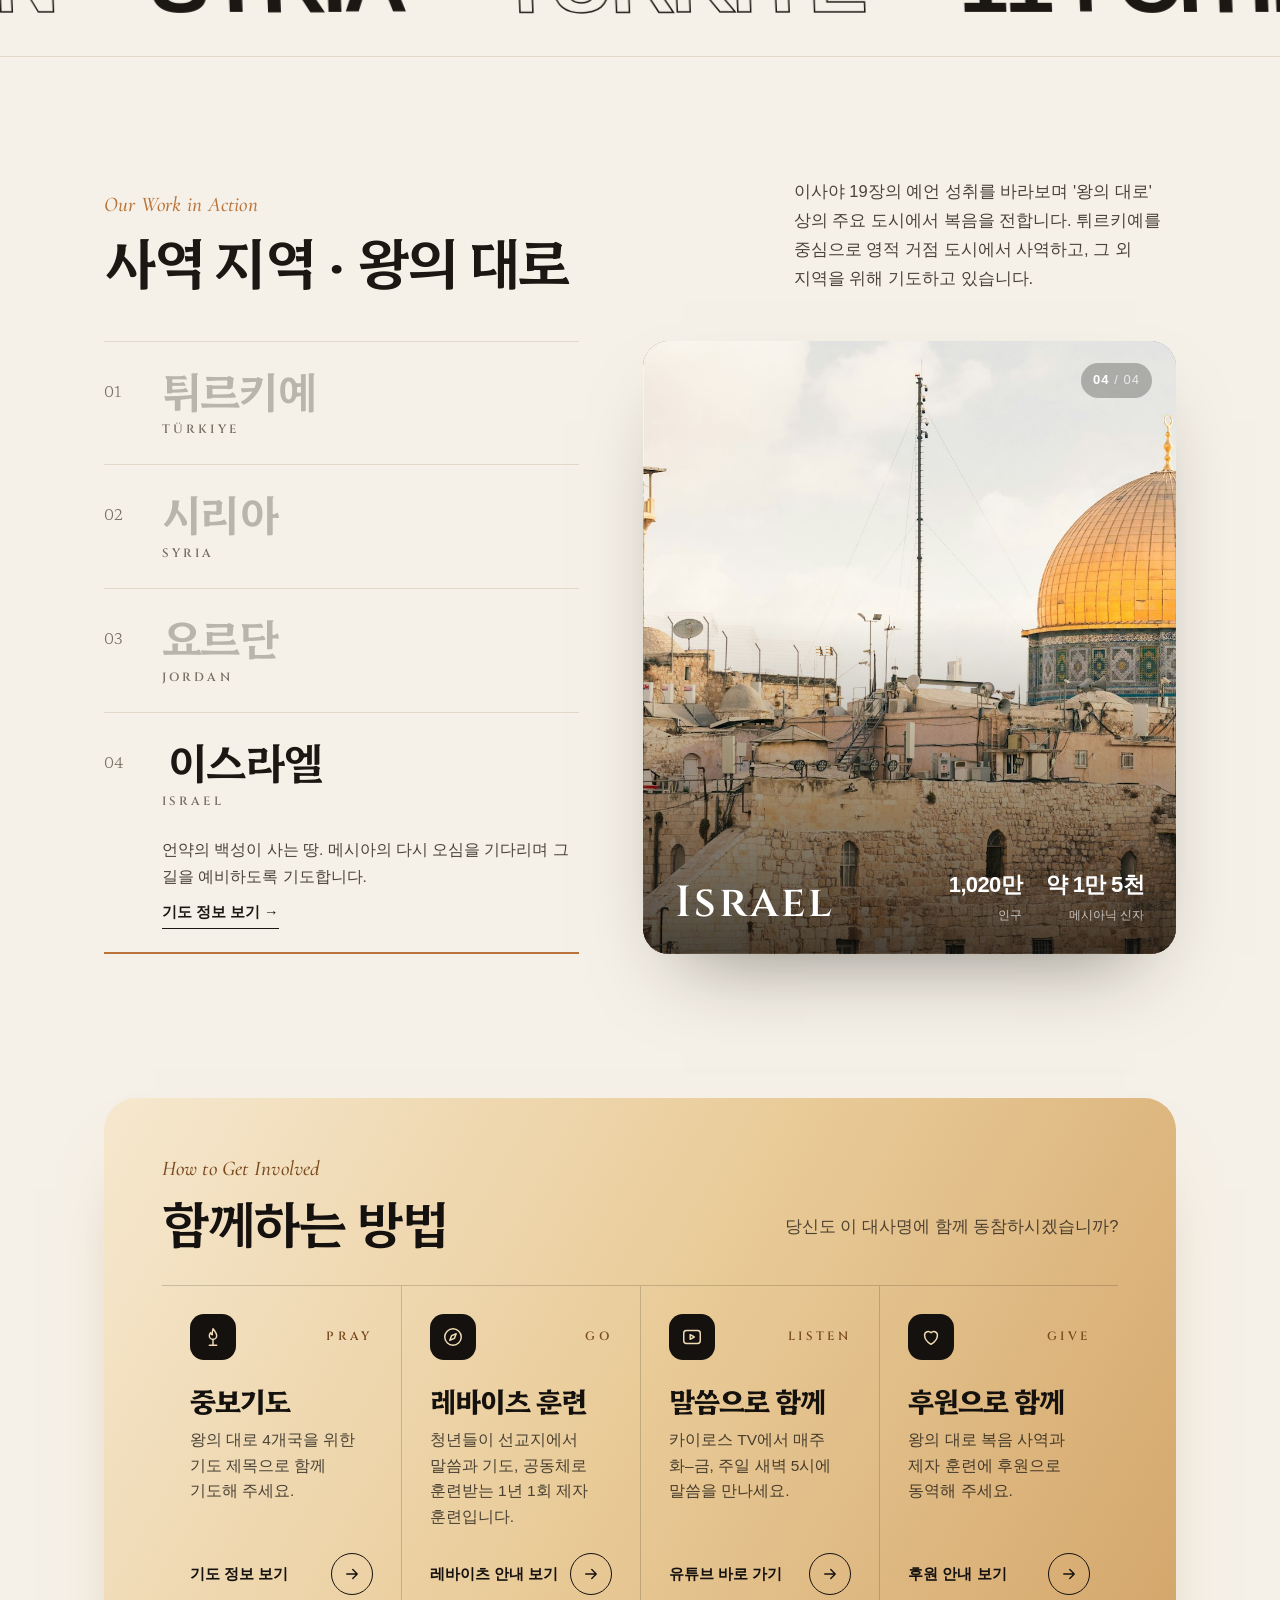
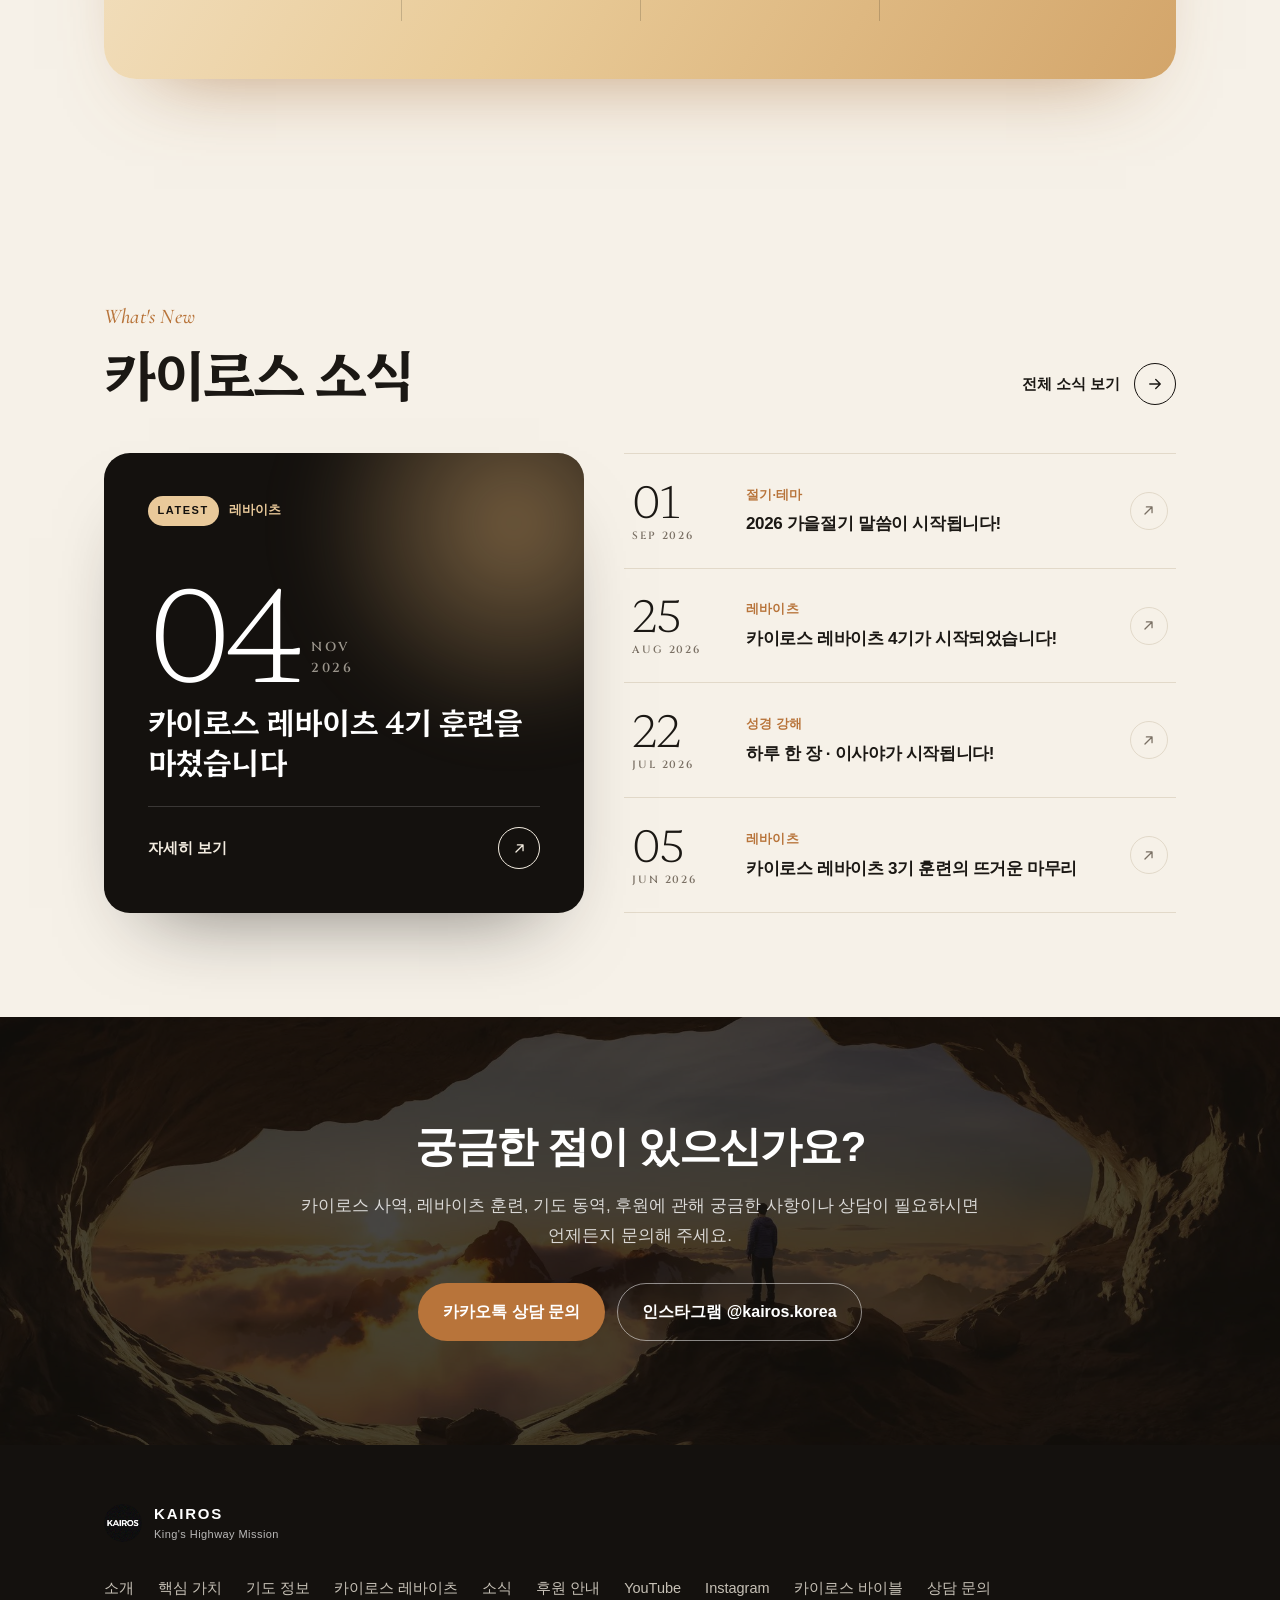
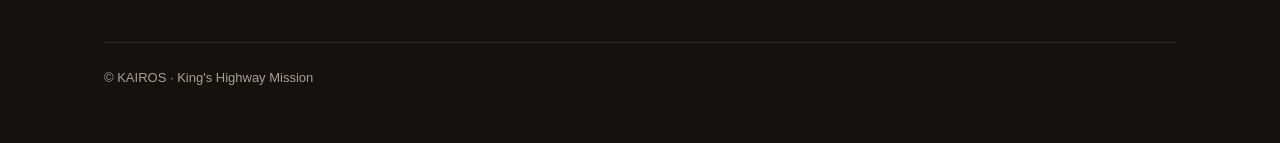
==== commit 37cbd194: "Point canonical and OG URLs to kairosmission.kr Co-Authored-By: Claude Opus 5.5 <noreply@anthropic.c" ====
--- a/index.html
+++ b/index.html
@@ -6,14 +6,14 @@
   <title>KAIROS · King's Highway Mission</title>
   <!-- meta:start -->
   <meta name="description" content="Kairos 팀은 왕의 대로 지역 1억 2천만 영혼에게 복음을 전하고, 114개 주요 도시마다 그리스도께 헌신된 제자 공동체를 세우는 초교파 선교 공동체입니다.">
-  <link rel="canonical" href="https://noasieon.github.io/kairos-website/">
+  <link rel="canonical" href="https://kairosmission.kr/">
   <meta property="og:type" content="website">
   <meta property="og:site_name" content="KAIROS · King's Highway Mission">
   <meta property="og:locale" content="ko_KR">
   <meta property="og:title" content="KAIROS · King's Highway Mission">
   <meta property="og:description" content="Kairos 팀은 왕의 대로 지역 1억 2천만 영혼에게 복음을 전하고, 114개 주요 도시마다 그리스도께 헌신된 제자 공동체를 세우는 초교파 선교 공동체입니다.">
-  <meta property="og:url" content="https://noasieon.github.io/kairos-website/">
-  <meta property="og:image" content="https://noasieon.github.io/kairos-website/assets/img/og/og-home.jpg">
+  <meta property="og:url" content="https://kairosmission.kr/">
+  <meta property="og:image" content="https://kairosmission.kr/assets/img/og/og-home.jpg">
   <meta property="og:image:width" content="1200">
   <meta property="og:image:height" content="630">
   <meta name="twitter:card" content="summary_large_image">
